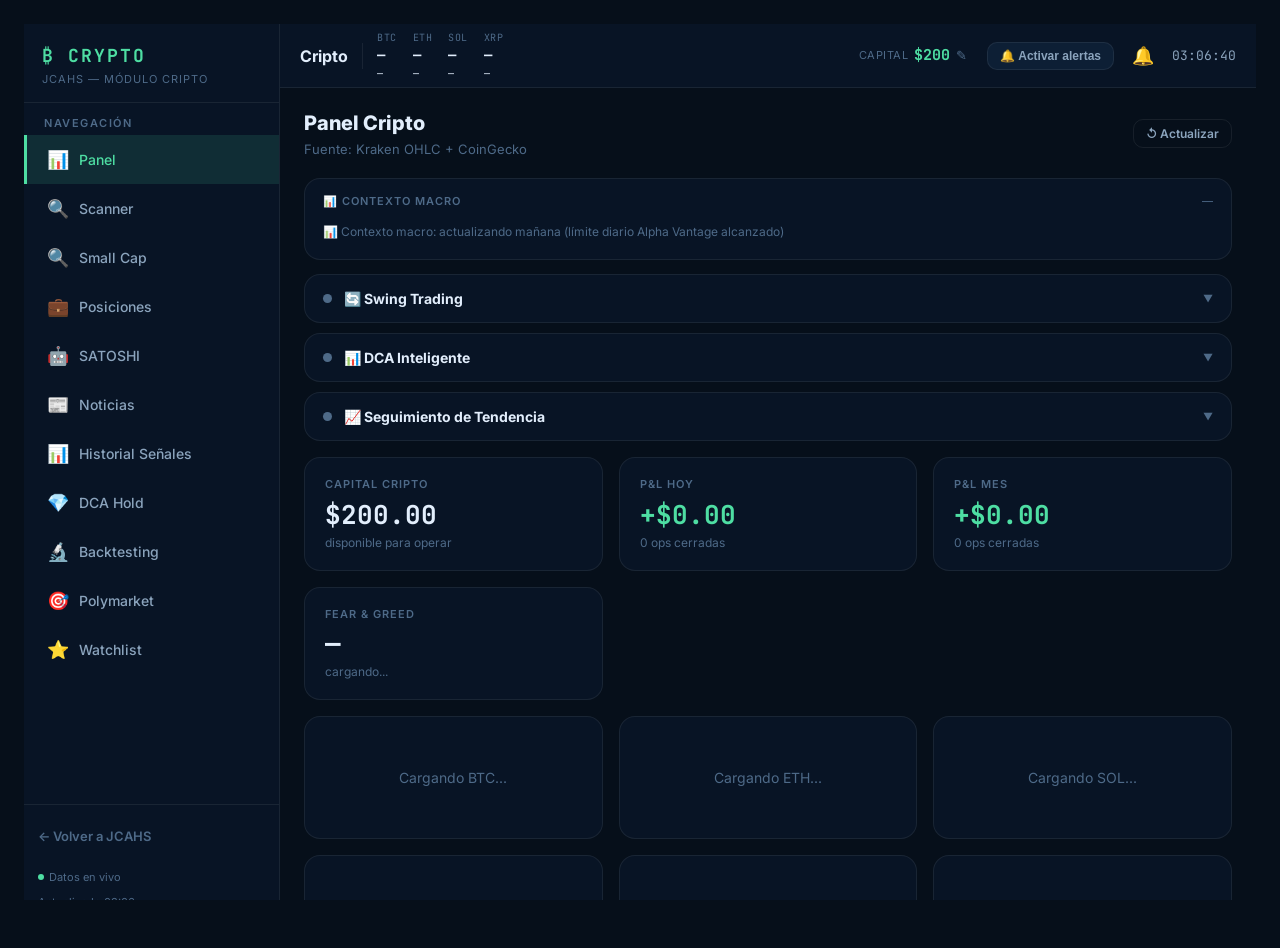
==== crypto.html @ 37ea4e2e "feat: Polymarket - apertura estimada JCAHS para 1H/4H + ajustes finales Parte 1 (reordenado): "Preci" ====
<!DOCTYPE html>
<html lang="es" class="dark">
<head>
<meta charset="UTF-8">
<meta name="viewport" content="width=device-width, initial-scale=1.0">
<title>JCAHS Crypto — Dashboard</title>
<link rel="preconnect" href="https://fonts.googleapis.com">
<link rel="preconnect" href="https://fonts.gstatic.com" crossorigin>
<link href="https://fonts.googleapis.com/css2?family=Inter:wght@400;500;600;700;800;900&family=JetBrains+Mono:wght@400;500;700&display=swap" rel="stylesheet">
<link rel="stylesheet" href="css/main.css">
<!-- JCAHS Core State & Config (deben ser los primeros) -->
<script src="js/core/state.js"></script>
<script src="js/core/config.js"></script>
<!-- JCAHS Shared Modules v2 -->
<script src="js/shared/math.js"></script>
<script src="js/core/storage.js"></script>
<script src="js/core/notifications.js"></script>
<!-- JCAHS Crypto Modules -->
<script src="js/crypto/indicators.js"></script>
<script src="js/crypto/backtesting.js"></script>
<script src="js/crypto/scanner.js"></script>
<script src="js/core/api.js"></script>
</head>
<body>

<div class="app-shell">

  <!-- SIDEBAR -->
  <aside class="sidebar" id="sidebar">
    <div class="sidebar-logo">
      <div class="sidebar-logo-text">₿ CRYPTO</div>
      <div class="sidebar-logo-sub">JCAHS — Módulo Cripto</div>
    </div>

    <div class="nav-section-label">Navegación</div>
    <a class="nav-link active" id="nl-sec-panel" onclick="ir('sec-panel')">
      <span class="nav-icon">📊</span> Panel
    </a>
    <a class="nav-link" id="nl-sec-scanner" onclick="ir('sec-scanner')">
      <span class="nav-icon">🔍</span> Scanner
    </a>
    <a class="nav-link" id="nl-sec-small-cap" onclick="ir('sec-small-cap')">
      <span class="nav-icon">🔍</span> Small Cap
    </a>
    <a class="nav-link" id="nl-sec-posiciones" onclick="ir('sec-posiciones')">
      <span class="nav-icon">💼</span> Posiciones
    </a>
    <a class="nav-link" id="nl-sec-satoshi" onclick="ir('sec-satoshi')">
      <span class="nav-icon">🤖</span> SATOSHI
    </a>
    <a class="nav-link" id="nl-sec-noticias" onclick="ir('sec-noticias')">
      <span class="nav-icon">📰</span> Noticias
    </a>
    <a class="nav-link" id="nl-sec-historial-crypto" onclick="ir('sec-historial-crypto')">
      <span class="nav-icon">📊</span> Historial Señales
    </a>
    <a class="nav-link" id="nl-sec-dca" onclick="ir('sec-dca')">
      <span class="nav-icon">💎</span> DCA Hold
    </a>
    <a class="nav-link" id="nl-sec-backtest" onclick="ir('sec-backtest')">
      <span class="nav-icon">🔬</span> Backtesting
    </a>
    <a class="nav-link" id="nl-sec-polymarket" onclick="ir('sec-polymarket')">
      <span class="nav-icon">🎯</span> Polymarket
    </a>
    <a class="nav-link" id="nl-sec-watchlist" onclick="ir('sec-watchlist')">
      <span class="nav-icon">⭐</span> Watchlist
    </a>

    <div class="sidebar-footer">
      <a href="index.html" class="link-volver">← Volver a JCAHS</a>
      <div style="margin-top:10px;">
        <div class="status-dot loading" id="status-datos">Cargando datos...</div>
      </div>
      <div style="margin-top:8px;font-size:11px;color:var(--text-3);" id="ultima-actualizacion">—</div>
    </div>
  </aside>

  <!-- OVERLAY MÓVIL -->
  <div id="sidebar-overlay" onclick="toggleMenuMovil()"></div>

  <!-- MAIN -->
  <div class="main-area">
    <header class="topbar">
      <button class="btn-hamburguesa" id="btn-hamburguesa" onclick="toggleMenuMovil()" aria-label="Menú">☰</button>
      <div class="topbar-title">Cripto</div>
      <div class="topbar-sep"></div>

      <!-- Ticker -->
      <div class="topbar-ticker">
        <div class="ticker-item">
          <span class="ticker-sym">BTC</span>
          <span class="ticker-price" id="ticker-btc-price">—</span>
          <span class="ticker-chg" id="ticker-btc-chg">—</span>
        </div>
        <div class="ticker-item">
          <span class="ticker-sym">ETH</span>
          <span class="ticker-price" id="ticker-eth-price">—</span>
          <span class="ticker-chg" id="ticker-eth-chg">—</span>
        </div>
        <div class="ticker-item" id="ticker-sol">
          <span class="ticker-sym">SOL</span>
          <span class="ticker-price" id="ticker-sol-price">—</span>
          <span class="ticker-chg" id="ticker-sol-chg">—</span>
        </div>
        <div class="ticker-item" id="ticker-xrp">
          <span class="ticker-sym">XRP</span>
          <span class="ticker-price" id="ticker-xrp-price">—</span>
          <span class="ticker-chg" id="ticker-xrp-chg">—</span>
        </div>
      </div>

      <!-- Capital editable -->
      <div id="capital-display" class="capital-editable" onclick="editarCapital()" title="Click para editar">
        <span class="capital-label">Capital</span>
        <span class="capital-val" id="capital-val">$200</span>
        <span class="capital-edit-icon">✎</span>
      </div>
      <div id="capital-input-wrap" class="capital-input-wrap">
        <input type="number" id="capital-input" class="capital-input" min="0" step="10"
               onkeydown="onCapitalKey(event)" onblur="guardarCapital()">
        <button class="btn btn-primary btn-sm" onclick="guardarCapital()">✓</button>
      </div>

      <button id="btn-activar-alertas-crypto" class="btn-activar-alertas" style="display:none" onclick="solicitarPermisoCrypto()">🔔 Activar alertas</button>
      <div class="campanita-wrap">
        <button id="btn-campanita-crypto" class="btn-campanita" onclick="toggleAlertasCryptoPan()" title="Alertas crypto">
          🔔<span id="campanita-badge-crypto" class="campanita-badge" style="display:none">0</span>
        </button>
        <div id="alertas-panel-crypto" class="alertas-panel" style="display:none">
          <div class="alertas-panel-header">🔔 Alertas Crypto</div>
          <div class="alertas-panel-list" id="alertas-panel-list-crypto">
            <div class="alertas-panel-empty">Sin alertas activas</div>
          </div>
        </div>
      </div>

      <div class="topbar-clock" id="topbar-clock">—</div>
    </header>

    <main class="spa-content">

      <!-- ══════════ PANEL ══════════ -->
      <section class="seccion active" id="sec-panel">

        <div class="sec-header">
          <div>
            <div class="sec-title">Panel Cripto</div>
            <div class="sec-sub" id="panel-fuente">Fuente: Kraken OHLC + CoinGecko</div>
          </div>
          <button class="btn btn-ghost btn-sm" onclick="recargarDatos(true)">↺ Actualizar</button>
        </div>

        <!-- Contexto Macro (Alpha Vantage) -->
        <div id="macro-panel" style="display:none;margin-bottom:14px;background:var(--surface);border:1px solid var(--border);border-radius:var(--radius-lg);padding:14px 18px;">
          <div style="display:flex;justify-content:space-between;align-items:center;margin-bottom:10px;">
            <div style="font-size:11px;font-weight:600;color:var(--text-3);letter-spacing:1px;text-transform:uppercase;">📊 Contexto Macro</div>
            <div style="font-size:11px;color:var(--text-3);" id="macro-ts">—</div>
          </div>
          <div id="macro-content" style="display:grid;grid-template-columns:repeat(3,1fr);gap:10px;"></div>
        </div>

        <!-- Estrategias Activas -->
        <div id="sec-estrategias" style="margin-bottom:16px;">
          <div id="estr-swing"></div>
          <div id="estr-dca"></div>
          <div id="estr-trend"></div>
        </div>

        <!-- KPIs -->
        <div class="grid-4" style="margin-bottom:16px;">
          <div class="card">
            <div class="card-title">Capital Cripto</div>
            <div class="card-value" id="kpi-capital">$200</div>
            <div class="card-sub">disponible para operar</div>
          </div>
          <div class="card">
            <div class="card-title">P&L Hoy</div>
            <div class="card-value" id="kpi-pnl-hoy">$0.00</div>
            <div class="card-sub" id="kpi-pnl-hoy-ops">0 operaciones</div>
          </div>
          <div class="card">
            <div class="card-title">P&L Mes</div>
            <div class="card-value" id="kpi-pnl-mes">$0.00</div>
            <div class="card-sub" id="kpi-pnl-mes-ops">0 operaciones</div>
          </div>
          <div class="card">
            <div class="card-title">Fear &amp; Greed</div>
            <div class="card-value" id="kpi-fng">—</div>
            <div class="card-sub" id="kpi-fng-label">cargando...</div>
          </div>
        </div>

        <!-- Crypto Cards — 8 monedas con OHLC real -->
        <div class="grid-4" style="margin-bottom:16px;" id="crypto-cards">
          <div class="crypto-coin-card" id="card-btc">
            <div style="text-align:center;padding:30px;color:var(--text-3);">Cargando BTC...</div>
          </div>
          <div class="crypto-coin-card" id="card-eth">
            <div style="text-align:center;padding:30px;color:var(--text-3);">Cargando ETH...</div>
          </div>
          <div class="crypto-coin-card" id="card-sol">
            <div style="text-align:center;padding:30px;color:var(--text-3);">Cargando SOL...</div>
          </div>
          <div class="crypto-coin-card" id="card-xrp">
            <div style="text-align:center;padding:30px;color:var(--text-3);">Cargando XRP...</div>
          </div>
          <div class="crypto-coin-card" id="card-ada">
            <div style="text-align:center;padding:30px;color:var(--text-3);">Cargando ADA...</div>
          </div>
          <div class="crypto-coin-card" id="card-avax">
            <div style="text-align:center;padding:30px;color:var(--text-3);">Cargando AVAX...</div>
          </div>
          <div class="crypto-coin-card" id="card-dot">
            <div style="text-align:center;padding:30px;color:var(--text-3);">Cargando DOT...</div>
          </div>
          <div class="crypto-coin-card" id="card-link">
            <div style="text-align:center;padding:30px;color:var(--text-3);">Cargando LINK...</div>
          </div>
        </div>

        <!-- Últimas operaciones -->
        <div class="card">
          <div style="display:flex;justify-content:space-between;align-items:center;margin-bottom:14px;">
            <div class="card-title" style="margin:0">Últimas Operaciones Crypto</div>
            <button class="btn btn-primary btn-sm" onclick="abrirModalRegistrar({})">+ Nueva</button>
          </div>
          <div id="ultimas-ops">
            <div class="empty-state">Sin operaciones registradas</div>
          </div>
        </div>

        <!-- Top 100 colapsable -->
        <div class="card">
          <div id="top100-extremos"></div>
          <div class="top100-toggle" id="top100-toggle" onclick="toggleTop100()">
            <span>🏆 Top 100 Criptomonedas por Market Cap</span>
            <span class="top100-arrow" id="top100-arrow">▼</span>
          </div>
          <div class="top100-wrap" id="top100-wrap">
            <div style="margin-bottom:10px;">
              <input type="text" class="input" id="top100-filter" placeholder="🔍 Buscar moneda..." oninput="filtrarTop100()">
            </div>
            <div class="top100-table-wrap" id="top100-table-wrap">
              <div class="empty-state">Desplegando...</div>
            </div>
          </div>
        </div>

      </section>

      <!-- ══════════ SCANNER ══════════ -->
      <section class="seccion" id="sec-scanner">

        <div class="sec-header">
          <div>
            <div class="sec-title">Scanner de Oportunidades</div>
            <div class="sec-sub">Análisis técnico 8 monedas — 4H + 1D</div>
          </div>
          <button class="btn btn-ghost btn-sm" onclick="recargarDatos(true)">↺ Actualizar</button>
        </div>

        <div id="scanner-content">
          <div class="empty-state">Cargando análisis técnico...</div>
        </div>

      </section>

      <!-- ══════════ SMALL CAP SCANNER ══════════ -->
      <section class="seccion" id="sec-small-cap">

        <div class="sec-header">
          <div>
            <div class="sec-title">🔍 Scanner Small Cap</div>
            <div class="sec-sub" id="sc-sub">Tokens con market cap $1M–$50M y alta liquidez</div>
          </div>
          <button class="btn btn-primary btn-sm" onclick="scanearSmallCap()">🔍 Buscar</button>
        </div>

        <!-- Aviso fijo -->
        <div style="background:var(--warn-dim);border:1px solid rgba(255,217,102,0.25);border-radius:var(--radius);padding:10px 14px;margin-bottom:14px;font-size:12px;color:var(--warning);line-height:1.6;">
          ⚠️ Esta tabla filtra por métricas cuantitativas. Antes de invertir verifica manualmente:
          tokens del team bloqueados, GitHub activo, auditoría publicada y revenue real.
          Usa el botón SATOSHI para análisis rápido de cada proyecto.
        </div>

        <!-- Tabla de resultados -->
        <div class="card" style="padding:0;" id="sc-card">
          <div id="sc-content" style="padding:20px">
            <div class="empty-state">Haz clic en "Buscar" para escanear tokens con market cap $1M–$50M.<br>Cache 30 minutos por búsqueda.</div>
          </div>
        </div>

      </section>

      <!-- ══════════ POSICIONES ══════════ -->
      <section class="seccion" id="sec-posiciones">

        <div class="sec-header">
          <div>
            <div class="sec-title">Posiciones Abiertas</div>
            <div class="sec-sub">Operaciones con resultado pendiente</div>
          </div>
          <button class="btn btn-primary btn-sm" onclick="abrirModalRegistrar({})">+ Nueva</button>
        </div>

        <div class="card">
          <div id="posiciones-content">
            <div class="empty-state">Sin posiciones abiertas</div>
          </div>
        </div>

      </section>

      <!-- ══════════ SATOSHI ══════════ -->
      <section class="seccion" id="sec-satoshi">

        <div class="sec-header">
          <div>
            <div class="sec-title">🤖 SATOSHI</div>
            <div class="sec-sub">Asesor crypto con datos reales del momento</div>
          </div>
          <button class="btn btn-ghost btn-sm" onclick="limpiarChatSATOSHI()">🗑 Limpiar chat</button>
        </div>

        <div class="card">
          <button class="satoshi-ctx-btn" onclick="toggleCtxSATOSHI()">
            <span>📊 Ver datos actuales que SATOSHI conoce</span>
            <span id="satoshi-ctx-arrow" style="margin-left:auto;font-size:10px">▼</span>
          </button>
          <div class="satoshi-ctx-panel" id="satoshi-ctx-panel"></div>

          <div class="satoshi-quick-btns">
            <button class="satoshi-quick-btn" onclick="consultarSATOSHI('¿Hay alguna señal de entrada ahora mismo en BTC, ETH, SOL o XRP?')">⚡ ¿Hay señal ahora?</button>
            <button class="satoshi-quick-btn" onclick="consultarSATOSHI('Analiza mis posiciones abiertas y dime si debería cerrar alguna.')">💼 Analiza mis posiciones</button>
            <button class="satoshi-quick-btn" onclick="consultarSATOSHI('¿Es buen momento para hacer DCA en BTC considerando el Fear and Greed actual?')">📈 ¿Es momento de DCA?</button>
          </div>

          <div class="satoshi-chat-area" id="ia-chat-satoshi">
            <div data-welcome style="text-align:center;padding:20px 0;color:var(--text-3);font-size:13px;">
              ₿ SATOSHI listo — haz una pregunta o usa los botones rápidos arriba.
            </div>
          </div>

          <div class="satoshi-input-row">
            <input class="input" id="satoshi-input" placeholder="Pregunta a SATOSHI..."
                   onkeydown="if(event.key==='Enter')consultarSATOSHI()">
            <button class="btn btn-primary" onclick="consultarSATOSHI()" style="flex-shrink:0">Enviar</button>
          </div>
        </div>

      </section>

      <!-- ══════════ NOTICIAS ══════════ -->
      <section class="seccion" id="sec-noticias">

        <div class="sec-header">
          <div>
            <div class="sec-title">📰 Noticias Crypto</div>
            <div class="sec-sub" id="noticias-sub">Últimas noticias del mercado — Finnhub</div>
          </div>
          <button class="btn btn-ghost btn-sm" onclick="cargarNoticiasCrypto(true)">↺ Actualizar</button>
        </div>

        <div id="noticias-content">
          <div class="empty-state">Haz clic en "↺ Actualizar" para cargar las últimas noticias crypto.</div>
        </div>

      </section>

      <!-- ══════════ SEÑALES HISTÓRICAS v2 ══════════ -->
      <section class="seccion" id="sec-historial-crypto">

        <div class="sec-header">
          <div>
            <div class="sec-title">📊 Señales Históricas</div>
            <div class="sec-sub" id="hs2-sub">Registro completo de operaciones</div>
          </div>
          <div style="display:flex;gap:8px;">
            <button class="btn btn-ghost btn-sm" onclick="ir('sec-scanner')">↗ Scanner</button>
            <button class="btn btn-ghost btn-sm" onclick="hs2Exportar()">⬇ JSON</button>
          </div>
        </div>

        <div id="hs2-dashboard"></div>
        <div id="hs2-filtros-wrap"></div>
        <div id="hs2-lista"></div>

      </section>

      <!-- ══════════ DCA HOLD ══════════ -->
      <section class="seccion" id="sec-dca">

        <div class="sec-header">
          <div>
            <div class="sec-title">💎 DCA Hold</div>
            <div class="sec-sub">Acumulación de largo plazo — BTC y ETH</div>
          </div>
          <button class="btn btn-primary btn-sm" onclick="abrirModalDca()">➕ Registrar compra</button>
        </div>

        <!-- Estado DCA (semáforo de condiciones) -->
        <div id="dca-estado" style="margin-bottom:14px;"></div>

        <!-- Configuración -->
        <div class="card" style="margin-bottom:14px;">
          <div class="card-title">Configuración DCA</div>
          <div style="display:grid;grid-template-columns:repeat(3,1fr);gap:12px;">
            <div>
              <label class="label">Monto mensual ($)</label>
              <input type="number" id="dca-mensual" class="input" min="0" step="10" value="50" oninput="guardarConfigDca()">
            </div>
            <div>
              <label class="label">% BTC</label>
              <input type="number" id="dca-pct-btc" class="input" min="0" max="100" step="5" value="70" oninput="guardarConfigDca(); calcPctEth()">
            </div>
            <div>
              <label class="label">% ETH</label>
              <input type="number" id="dca-pct-eth" class="input" min="0" max="100" step="5" value="30" readonly style="opacity:.6;">
            </div>
          </div>
        </div>

        <!-- Resumen del portafolio -->
        <div id="dca-resumen" style="margin-bottom:14px;"></div>

        <!-- Historial de compras -->
        <div class="card" style="padding:0;">
          <div style="padding:14px 18px;border-bottom:1px solid var(--border);font-size:11px;font-weight:600;color:var(--text-3);letter-spacing:1px;text-transform:uppercase;">Historial de compras DCA</div>
          <div id="dca-historial-wrap" style="overflow-x:auto;">
            <div class="empty-state" style="padding:24px;">Sin compras registradas todavía.</div>
          </div>
        </div>

        <!-- Canvas valor en tiempo -->
        <div class="card hs-canvas-wrap" id="dca-canvas-card" style="display:none;margin-top:14px;">
          <div class="card-title">Valor del portafolio DCA</div>
          <canvas id="canvas-dca" style="width:100%;height:160px;display:block;"></canvas>
        </div>

      </section>

      <!-- ══════════ BACKTESTING ══════════ -->
      <section class="seccion" id="sec-backtest">
        <div class="sec-header">
          <div>
            <div class="sec-title">🔬 Backtesting Real</div>
            <div class="sec-sub" id="bt-sub">720 velas OHLC reales de Kraken · SL/TP basados en ATR</div>
          </div>
        </div>

        <div style="background:var(--warn-dim);border:1px solid rgba(255,217,102,0.25);border-radius:var(--radius);padding:10px 14px;margin-bottom:14px;font-size:12px;color:var(--warning);line-height:1.6;">
          ⚠️ Resultados basados en señales históricas del sistema con datos reales de Kraken. Los resultados pasados no garantizan rentabilidad futura.
        </div>

        <!-- Motor real por token -->
        <div class="card" style="margin-bottom:14px;">
          <div class="card-title">Motor real — señales históricas del sistema</div>
          <!-- Selector de Timeframe -->
          <div style="margin-bottom:12px;">
            <div style="font-size:11px;color:var(--text-3);margin-bottom:6px;letter-spacing:1px;text-transform:uppercase;">Timeframe de análisis</div>
            <div style="display:flex;gap:8px;">
              <button id="btn-tf-1h" onclick="setTFBacktest('1h')" class="btn btn-ghost btn-sm">1H · 30 días</button>
              <button id="btn-tf-4h" onclick="setTFBacktest('4h')" class="btn btn-primary btn-sm">4H · 120 días ★</button>
              <button id="btn-tf-1d" onclick="setTFBacktest('1d')" class="btn btn-ghost btn-sm">1D · 2 años</button>
            </div>
          </div>
          <div style="display:flex;flex-wrap:wrap;gap:8px;margin-bottom:10px;">
            <button class="btn btn-ghost btn-sm" onclick="btEjecutarToken('BTC')">▶ BTC</button>
            <button class="btn btn-ghost btn-sm" onclick="btEjecutarToken('ETH')">▶ ETH</button>
            <button class="btn btn-ghost btn-sm" onclick="btEjecutarToken('SOL')">▶ SOL</button>
            <button class="btn btn-ghost btn-sm" onclick="btEjecutarToken('XRP')">▶ XRP</button>
            <button class="btn btn-ghost btn-sm" onclick="btEjecutarToken('ADA')">▶ ADA</button>
            <button class="btn btn-ghost btn-sm" onclick="btEjecutarToken('AVAX')">▶ AVAX</button>
            <button class="btn btn-ghost btn-sm" onclick="btEjecutarToken('DOT')">▶ DOT</button>
            <button class="btn btn-ghost btn-sm" onclick="btEjecutarToken('LINK')">▶ LINK</button>
            <button class="btn btn-primary btn-sm" onclick="btEjecutarTodos()">▶▶ Todos</button>
          </div>
          <div id="bt-progreso" style="display:none;">
            <div style="height:6px;background:var(--surface-2);border-radius:3px;margin-bottom:6px;">
              <div id="bt-barra" style="height:100%;background:var(--tertiary);border-radius:3px;width:0%;transition:width .3s;"></div>
            </div>
            <div style="font-size:11px;color:var(--text-3);" id="bt-progreso-txt">Calculando...</div>
          </div>
        </div>

        <!-- Motor simple (estrategias clásicas) -->
        <div class="card" style="margin-bottom:14px;">
          <div class="card-title">Motor clásico — estrategias simples</div>
          <div style="display:grid;grid-template-columns:1fr 1fr 1fr auto;gap:12px;align-items:end;">
            <div>
              <label class="label">Moneda</label>
              <select id="bt-sym" class="input">
                <option>BTC</option><option>ETH</option><option>SOL</option><option>XRP</option>
                <option>ADA</option><option>AVAX</option><option>DOT</option><option>LINK</option>
              </select>
            </div>
            <div>
              <label class="label">Estrategia</label>
              <select id="bt-strat" class="input">
                <option value="swing_rsi">Swing RSI (RSI&lt;30 → RSI&gt;65)</option>
                <option value="dca">DCA mensual (cada 30 velas)</option>
                <option value="divergencia">Divergencia alcista</option>
              </select>
            </div>
            <div>
              <label class="label">Timeframe</label>
              <select id="bt-tf" class="input">
                <option value="4h">4H</option>
                <option value="1d">1D</option>
              </select>
            </div>
            <button class="btn btn-ghost btn-sm" onclick="ejecutarBacktest()">▶ Clásico</button>
          </div>
        </div>

        <div id="bt-results">
          <div class="empty-state">Haz clic en "▶ BTC 4H" o "▶▶ Ejecutar todos" para analizar señales históricas reales.</div>
        </div>
      </section>

      <!-- ══════════ POLYMARKET ══════════ -->
      <section class="seccion" id="sec-polymarket">
        <div class="sec-header">
          <div>
            <div class="sec-title">🎯 Polymarket — Veredicto por Timeframe</div>
            <div class="sec-sub">Confluencia real 1h/4h/1d vs Polymarket · Veredicto ejecutable con nivel de confianza</div>
          </div>
          <button class="btn btn-ghost btn-sm" onclick="renderPolymarket()">↺ Actualizar</button>
        </div>

        <!-- Panel mercados cortoplazo: 5min/15min/1H/4H/Diario -->
        <div id="poly-5min-panel" style="background:#0d2540;border-radius:12px;padding:16px;margin-bottom:20px;border:1px solid #1a6eb5;">
          <div id="poly-5min-grid" style="display:grid;grid-template-columns:repeat(auto-fill,minmax(200px,1fr));gap:12px;"></div>
          <div style="color:#8892b0;font-size:11px;margin-top:8px;" id="poly-5min-timer">Actualizando cada 5 minutos...</div>
        </div>
      </section>

      <!-- ══════════ WATCHLIST ══════════ -->
      <section class="seccion" id="sec-watchlist">
        <div class="sec-header">
          <div>
            <div class="sec-title">⭐ Watchlist</div>
            <div class="sec-sub" id="wl-sub">Monitorea tokens adicionales de Kraken</div>
          </div>
        </div>

        <div class="card" style="margin-bottom:14px;">
          <div style="display:flex;gap:10px;align-items:flex-end;">
            <div style="flex:1;">
              <label class="label">Agregar token (símbolo Kraken, ej: DOGE)</label>
              <input type="text" id="wl-input" class="input" placeholder="DOGE, MATIC, ATOM..." style="text-transform:uppercase;"
                     onkeydown="if(event.key==='Enter')agregarWatchlist()">
            </div>
            <button class="btn btn-primary" onclick="agregarWatchlist()">➕ Agregar</button>
          </div>
          <div style="font-size:11px;color:var(--text-3);margin-top:6px;">Máximo 10 tokens · usa el símbolo exacto de Kraken · abre nueva pestaña para verificar pares</div>
        </div>

        <div id="wl-content">
          <div class="empty-state">Añade tokens para monitorearlos con los mismos indicadores que las 8 monedas fijas.</div>
        </div>
      </section>

    </main>
  </div>
</div>

<!-- MODAL REGISTRAR COMPRA DCA -->
<div class="modal-overlay" id="modal-dca">
  <div class="modal-box">
    <div class="modal-title">💎 Registrar Compra DCA</div>
    <div class="form-row">
      <div class="form-group">
        <label class="label">Moneda</label>
        <select id="dca-moneda" class="input">
          <option value="BTC">BTC — Bitcoin</option>
          <option value="ETH">ETH — Ethereum</option>
        </select>
      </div>
      <div class="form-group">
        <label class="label">Monto invertido ($)</label>
        <input type="number" id="dca-monto" class="input" min="0" step="any" placeholder="0.00">
      </div>
    </div>
    <div class="form-row">
      <div class="form-group">
        <label class="label">Precio de compra ($)</label>
        <input type="number" id="dca-precio" class="input" min="0" step="any" placeholder="precio actual">
        <button class="btn btn-ghost btn-sm" style="margin-top:4px;width:100%;" onclick="dcaUsarPrecioActual()">Usar precio actual</button>
      </div>
      <div class="form-group">
        <label class="label">Fecha</label>
        <input type="date" id="dca-fecha" class="input">
      </div>
    </div>
    <div class="form-group">
      <label class="label">Notas (opcional)</label>
      <input type="text" id="dca-notas" class="input" placeholder="Compra programada mensual...">
    </div>
    <div class="modal-actions">
      <button class="btn btn-ghost" onclick="qs('modal-dca').classList.remove('show')">Cancelar</button>
      <button class="btn btn-primary" onclick="confirmarCompraDca()">💾 Guardar</button>
    </div>
  </div>
</div>

<!-- MODAL REGISTRAR OP -->
<div class="modal-overlay" id="modal-op">
  <div class="modal-box">
    <div class="modal-title">📋 Registrar Operación Crypto</div>

    <div class="form-group">
      <label class="label">Descripción</label>
      <input type="text" id="op-descripcion" class="input" placeholder="BTC LONG 2x — entrada por RSI sobrevendido">
    </div>

    <div class="form-row">
      <div class="form-group">
        <label class="label">Moneda</label>
        <select id="op-moneda" class="input" onchange="onMonedaChange()">
          <option value="BTC">BTC</option>
          <option value="ETH">ETH</option>
          <option value="SOL">SOL</option>
          <option value="XRP">XRP</option>
          <option value="ADA">ADA</option>
          <option value="AVAX">AVAX</option>
          <option value="DOT">DOT</option>
          <option value="LINK">LINK</option>
          <option value="OTRA">Otra</option>
        </select>
      </div>
      <div class="form-group" id="op-otra-wrap" style="display:none;">
        <label class="label">¿Cuál?</label>
        <input type="text" id="op-moneda-otra" class="input" placeholder="DOGE, BNB...">
      </div>
    </div>

    <div class="form-row">
      <div class="form-group">
        <label class="label">Posición</label>
        <select id="op-posicion" class="input">
          <option value="LONG">LONG</option>
          <option value="SHORT">SHORT</option>
          <option value="SPOT">SPOT</option>
        </select>
      </div>
      <div class="form-group">
        <label class="label">Exchange</label>
        <select id="op-exchange" class="input">
          <option>Binance</option>
          <option>Bybit</option>
          <option>KuCoin</option>
          <option>Kraken</option>
        </select>
      </div>
    </div>

    <div class="form-row">
      <div class="form-group">
        <label class="label">Precio Entrada ($)</label>
        <input type="number" id="op-entrada" class="input" placeholder="0.00" step="any"
               oninput="actualizarPnlPreview()">
        <button class="btn btn-ghost btn-sm" style="margin-top:4px;width:100%;" onclick="usarPrecioActual()">Usar precio actual</button>
      </div>
      <div class="form-group">
        <label class="label">Precio Salida ($) <span style="color:var(--text-3);font-weight:400;text-transform:none;">(opcional)</span></label>
        <input type="number" id="op-salida" class="input" placeholder="dejar vacío si pendiente" step="any"
               oninput="actualizarPnlPreview()">
      </div>
    </div>

    <div class="form-row">
      <div class="form-group">
        <label class="label">Capital Usado ($)</label>
        <input type="number" id="op-stake" class="input" placeholder="0.00" step="any"
               oninput="actualizarPnlPreview()">
      </div>
      <div class="form-group">
        <label class="label">Resultado</label>
        <select id="op-resultado" class="input">
          <option value="pendiente">Pendiente</option>
          <option value="ganó">Ganó ✓</option>
          <option value="perdió">Perdió ✗</option>
        </select>
      </div>
    </div>

    <div class="form-group">
      <label class="label">P&amp;L Estimado</label>
      <div class="pnl-preview" id="op-pnl-preview">— ingresa precios y capital —</div>
    </div>

    <div class="form-group">
      <label class="label">Notas</label>
      <input type="text" id="op-notas" class="input" placeholder="opcional">
    </div>

    <div class="form-group">
      <label class="label">Fecha</label>
      <input type="date" id="op-fecha" class="input">
    </div>

    <div class="modal-actions">
      <button class="btn btn-ghost" onclick="cerrarModal()">Cancelar</button>
      <button class="btn btn-primary" onclick="confirmarOp()">Guardar Operación</button>
    </div>
  </div>
</div>

<!-- MODAL REGISTRAR SEÑAL -->
<div class="modal-overlay" id="modal-senal">
  <div class="modal-box">
    <div class="modal-title">📋 Registrar Señal del Scanner</div>
    <div style="background:var(--surface-2);border:1px solid var(--border);border-radius:var(--radius);padding:12px 14px;margin-bottom:16px;font-family:var(--f-mono);font-size:12px;line-height:1.8;white-space:pre-wrap;" id="senal-datos-preview">Cargando datos...</div>
    <div class="form-row">
      <div class="form-group">
        <label class="label">SL sugerido (%)</label>
        <input type="number" id="senal-sl-pct" class="input" value="5" min="1" max="30" step="0.5">
      </div>
      <div class="form-group">
        <label class="label">TP sugerido (%)</label>
        <input type="number" id="senal-tp-pct" class="input" value="10" min="1" max="100" step="0.5">
      </div>
    </div>
    <div class="form-group">
      <label class="label">Notas</label>
      <input type="text" id="senal-notas" class="input" placeholder="Contexto adicional...">
    </div>
    <div class="form-group">
      <label style="display:flex;align-items:center;gap:8px;cursor:pointer;font-size:12px;color:var(--text-2);">
        <input type="checkbox" id="senal-edge-inflado">
        Edge inflado (excluir de estadísticas limpias)
      </label>
    </div>
    <div class="modal-actions">
      <button class="btn btn-ghost" onclick="qs('modal-senal').classList.remove('show')">Cancelar</button>
      <button class="btn btn-primary" onclick="confirmarSenal()">💾 Guardar Señal</button>
    </div>
  </div>
</div>

<script>
// ═══════════════════════════════════════════════════════════
//  JCAHS CRYPTO — Core JavaScript
// ═══════════════════════════════════════════════════════════

const PROXY = 'https://jcahs-proxy.jh050447.workers.dev';
const GROQ_URL = PROXY + '/?url=' + encodeURIComponent('https://api.groq.com/openai/v1/chat/completions') + '&api=groq';
const TAVILY_URL = PROXY + '/?url=' + encodeURIComponent('https://api.tavily.com/search') + '&api=tavily';

Object.assign(window.STATE, {
  precios: {},
  fng: null,
  ohlc: {
    BTC:  { '1h': [], '4h': [], '1d': [] },
    ETH:  { '1h': [], '4h': [], '1d': [] },
    SOL:  { '1h': [], '4h': [], '1d': [] },
    XRP:  { '1h': [], '4h': [], '1d': [] },
    ADA:  { '1h': [], '4h': [], '1d': [] },
    AVAX: { '1h': [], '4h': [], '1d': [] },
    DOT:  { '1h': [], '4h': [], '1d': [] },
    LINK: { '1h': [], '4h': [], '1d': [] }
  },
  capitalCrypto: parseFloat(localStorage.getItem('jcahs_crypto_capital')) || 200,
  changes24h: {},
  exchSelected: {},
  top100: null,
  smallCapData: null,
  smallCapTimestamp: null,
  smallCapOffset: 0,
  watchlistCoins: [],
  noticias: null,
  noticiasTimestamp: null,
  macro: null,
  preciosTimestamp: null,
  satoshiChat: [],
  alertasCrypto: [],
  tavilyUsadoMes: (function() {
    const h = new Date();
    const k = 'jcahs_tavily_' + h.getFullYear() + '-' + String(h.getMonth() + 1).padStart(2, '0');
    return parseInt(localStorage.getItem(k)) || 0;
  })(),
  cargando: false,
  ultimaActualizacion: null
});
const STATE = window.STATE;

const TIMEFRAMES_KRAKEN = {
  '1h':  { interval:   60, label: '1H',  velas: 720, historia: '30 días'  },
  '4h':  { interval:  240, label: '4H',  velas: 720, historia: '120 días' },
  '1d':  { interval: 1440, label: '1D',  velas: 720, historia: '2 años'   }
};
const _KRAKEN_PARES = {
  BTC:'XBTUSD', ETH:'ETHUSD', SOL:'SOLUSD', XRP:'XXRPZUSD',
  ADA:'ADAUSD', AVAX:'AVAXUSD', DOT:'DOTUSD', LINK:'LINKUSD'
};
async function cargarOHLCMultiTF(sym) {
  if (!STATE.ohlc[sym]) STATE.ohlc[sym] = {};
  for (const [tf, cfg] of Object.entries(TIMEFRAMES_KRAKEN)) {
    if (!STATE.ohlc[sym][tf] || STATE.ohlc[sym][tf].length === 0) {
      try {
        const datos = await cargarKlines(_KRAKEN_PARES[sym], cfg.interval);
        if (datos && datos.length > 0) STATE.ohlc[sym][tf] = datos;
      } catch(e) { console.warn('cargarOHLCMultiTF', sym, tf, e.message); }
    }
  }
}

// Nombres protegidos — nunca traducir con MyMemory u otro servicio
const NOMBRES = {
  BTC:'Bitcoin', ETH:'Ethereum', SOL:'Solana', XRP:'XRP',
  ADA:'Cardano', AVAX:'Avalanche', DOT:'Polkadot', LINK:'Chainlink',
  BNB:'BNB', PUNT:'Punt'
};
const CRYPTO_NOMBRES = NOMBRES; // alias explícito para compatibilidad
const COIN_COLOR = {
  BTC:'#F7931A', ETH:'#627EEA', SOL:'#9945FF', XRP:'#00AAE4',
  ADA:'#0033AD', AVAX:'#E84142', DOT:'#E6007A', LINK:'#2A5ADA'
};
const CRYPTO_LOGOS = {
  BTC:  'https://assets.coingecko.com/coins/images/1/small/bitcoin.png',
  ETH:  'https://assets.coingecko.com/coins/images/279/small/ethereum.png',
  SOL:  'https://assets.coingecko.com/coins/images/4128/small/solana.png',
  XRP:  'https://assets.coingecko.com/coins/images/44/small/xrp-symbol-white-128.png',
  ADA:  'https://assets.coingecko.com/coins/images/975/small/cardano.png',
  AVAX: 'https://assets.coingecko.com/coins/images/12559/small/Avalanche_Circle_RedWhite_Trans.png',
  DOT:  'https://assets.coingecko.com/coins/images/12171/small/polkadot.png',
  LINK: 'https://assets.coingecko.com/coins/images/877/small/chainlink-new-logo.png',
  BNB:  'https://assets.coingecko.com/coins/images/825/small/bnb-icon2_2x.png',
  PUNT: 'https://assets.coingecko.com/coins/images/30494/small/punt.png'
};
const EXCHANGES = {
  binance: { nombre:'Binance', spot:0.001,  futuros:0.0004 },
  bybit:   { nombre:'Bybit',   spot:0.001,  futuros:0.0006 },
  kucoin:  { nombre:'KuCoin',  spot:0.001,  futuros:0.0006 },
  kraken:  { nombre:'Kraken',  spot:0.0016, futuros:0.0005 }
};

// ── HELPERS ───────────────────────────────────────────────
function qs(id) { return document.getElementById(id); }

function fmt(n, d = 2) {
  if (n == null || isNaN(n)) return '—';
  return new Intl.NumberFormat('en-US', { minimumFractionDigits: d, maximumFractionDigits: d }).format(n);
}

function fmtPrecio(n) {
  if (n == null || isNaN(n)) return '—';
  if (n >= 10000) return '$' + fmt(n, 0);
  if (n >= 100)   return '$' + fmt(n, 2);
  if (n >= 1)     return '$' + fmt(n, 4);
  return '$' + fmt(n, 6);
}

function fmtPct(n) {
  if (n == null || isNaN(n)) return '—';
  const s = n >= 0 ? '+' : '';
  return s + fmt(n, 2) + '%';
}

function hoyISO() {
  return new Date().toISOString().slice(0, 10);
}

function mesActual() {
  const d = new Date();
  return d.getFullYear() + '-' + String(d.getMonth() + 1).padStart(2, '0');
}

// ── NAVEGACIÓN ────────────────────────────────────────────
function ir(sec) {
  document.querySelectorAll('.seccion').forEach(s => s.classList.remove('active'));
  document.querySelectorAll('.nav-link').forEach(l => l.classList.remove('active'));
  const el = qs(sec);
  if (el) el.classList.add('active');
  const nl = qs('nl-' + sec);
  if (nl) nl.classList.add('active');
  // Cerrar sidebar en móvil
  if (window.innerWidth <= 768) toggleMenuMovil(false);
  // Renderizar sección
  if (sec === 'sec-scanner') renderScanner();
  if (sec === 'sec-posiciones') renderPosiciones();
  if (sec === 'sec-panel') renderUltimasOps();
  if (sec === 'sec-historial-crypto') renderHS2();
  if (sec === 'sec-noticias') cargarNoticiasCrypto();
  if (sec === 'sec-small-cap' && STATE.smallCapData) renderSmallCapTabla(STATE.smallCapData, STATE.smallCapOffset || 0);
  if (sec === 'sec-dca') renderDca();
  if (sec === 'sec-watchlist') renderWatchlist();
  if (sec === 'sec-backtest') qs('bt-results').innerHTML = '<div class="empty-state">Configura los parámetros y haz clic en "Ejecutar".</div>';
  if (sec === 'sec-polymarket') renderPolymarket();
}

function toggleMenuMovil(forzar) {
  const sb = qs('sidebar');
  const ov = qs('sidebar-overlay');
  const abrir = forzar !== undefined ? forzar : !sb.classList.contains('mob-open');
  sb.classList.toggle('mob-open', abrir);
  ov.classList.toggle('mob-open', abrir);
}

// ── RELOJ ─────────────────────────────────────────────────
function actualizarReloj() {
  const d = new Date();
  qs('topbar-clock').textContent = d.toLocaleTimeString('es-EC', {
    hour: '2-digit', minute: '2-digit', second: '2-digit', hour12: false
  });
}

// ── CAPITAL EDITABLE ──────────────────────────────────────
function editarCapital() {
  qs('capital-display').style.display = 'none';
  const w = qs('capital-input-wrap');
  w.classList.add('show');
  const inp = qs('capital-input');
  inp.value = STATE.capitalCrypto;
  inp.focus();
  inp.select();
}

function guardarCapital() {
  const val = parseFloat(qs('capital-input').value);
  if (!isNaN(val) && val >= 0) {
    STATE.capitalCrypto = val;
    localStorage.setItem('jcahs_crypto_capital', String(val));
    qs('capital-val').textContent = '$' + fmt(val, 0);
    qs('kpi-capital').textContent = '$' + fmt(val, 2);
  }
  qs('capital-input-wrap').classList.remove('show');
  qs('capital-display').style.display = '';
}

function onCapitalKey(e) {
  if (e.key === 'Enter') guardarCapital();
  if (e.key === 'Escape') {
    qs('capital-input-wrap').classList.remove('show');
    qs('capital-display').style.display = '';
  }
}

// ── FETCH HELPERS ─────────────────────────────────────────
async function proxyGet(url) {
  const r = await fetch(PROXY + '/?url=' + encodeURIComponent(url));
  if (!r.ok) throw new Error('HTTP ' + r.status);
  return r.json();
}

// ── COINGECKO RATE LIMITER ────────────────────────────────
const CACHE_COINGECKO_MS = 3 * 60 * 60 * 1000; // 3 horas
let _lastCoinGeckoCall = 0;
const COINGECKO_MIN_INTERVAL = 15000; // 15 seg entre llamadas

async function coingeckoFetch(url) {
  const ahora = Date.now();
  const espera = COINGECKO_MIN_INTERVAL - (ahora - _lastCoinGeckoCall);
  if (espera > 0) await new Promise(function(r) { setTimeout(r, espera); });
  _lastCoinGeckoCall = Date.now();
  return proxyGet(url);
}

// ── CARGAR PRECIOS ────────────────────────────────────────
// Cascada: 1° Kraken Ticker  2° CoinGecko  3° precios en memoria
const _KRAKEN_TICKER_MAP = {
  XXBTZUSD: 'BTC', XBTUSD: 'BTC',
  XETHZUSD: 'ETH',
  SOLUSD:   'SOL',
  XXRPZUSD: 'XRP', XRPZUSD: 'XRP',
  ADAUSD:   'ADA',
  AVAXUSD:  'AVAX',
  DOTUSD:   'DOT',
  LINKUSD:  'LINK'
};

async function cargarPreciosKraken() {
  const url = 'https://api.kraken.com/0/public/Ticker?pair=XBTUSD,XETHZUSD,SOLUSD,XXRPZUSD,ADAUSD,AVAXUSD,DOTUSD,LINKUSD';
  const data = await proxyGet(url);
  if (data.error && data.error.length > 0) throw new Error(data.error[0]);
  if (!data.result) throw new Error('Sin resultado Kraken Ticker');
  let n = 0;
  Object.entries(data.result).forEach(([key, v]) => {
    const sym = _KRAKEN_TICKER_MAP[key];
    if (!sym) return;
    const precio = parseFloat(v.c[0]);
    if (isNaN(precio) || precio <= 0) return;
    STATE.precios[sym] = precio;
    STATE.changes24h[sym] = STATE.changes24h[sym] || 0;
    n++;
  });
  if (n < 2) throw new Error('Respuesta Kraken incompleta (' + n + ' pares)');
}

async function cargarPreciosCoinGecko() {
  const CG_PRECIOS_KEY = 'jcahs_coingecko_precios';
  // CAMBIO 1: cache 3h en localStorage
  try {
    const cached = JSON.parse(localStorage.getItem(CG_PRECIOS_KEY) || 'null');
    if (cached && Date.now() - cached.timestamp < CACHE_COINGECKO_MS) {
      const map = { bitcoin:'BTC', ethereum:'ETH', solana:'SOL', ripple:'XRP', cardano:'ADA', 'avalanche-2':'AVAX', polkadot:'DOT', chainlink:'LINK' };
      Object.entries(map).forEach(([id, sym]) => {
        if (cached.data[id]) { STATE.precios[sym] = cached.data[id].usd; STATE.changes24h[sym] = cached.data[id].usd_24h_change; }
      });
      return;
    }
  } catch(e) {}
  // CAMBIO 2: usar coingeckoFetch (semáforo 15s)
  const data = await coingeckoFetch(
    'https://api.coingecko.com/api/v3/simple/price?ids=bitcoin,ethereum,solana,ripple,cardano,avalanche-2,polkadot,chainlink&vs_currencies=usd&include_24hr_change=true'
  );
  try { localStorage.setItem(CG_PRECIOS_KEY, JSON.stringify({ data, timestamp: Date.now() })); } catch(e) {}
  const map = {
    bitcoin: 'BTC', ethereum: 'ETH', solana: 'SOL', ripple: 'XRP',
    cardano: 'ADA', 'avalanche-2': 'AVAX', polkadot: 'DOT', chainlink: 'LINK'
  };
  Object.entries(map).forEach(([id, sym]) => {
    if (data[id]) { STATE.precios[sym] = data[id].usd; STATE.changes24h[sym] = data[id].usd_24h_change; }
  });
  // CAMBIO 3: CoinGecko es ya fallback — Kraken es el primario en cargarPrecios()
}

async function cargarPrecios(forzar) {
  // Caché 3 min (omitir si forzar=true)
  if (!forzar && STATE.preciosTimestamp && Date.now() - STATE.preciosTimestamp < 180000) {
    actualizarTicker();
    return;
  }

  let fuente = null;

  try {
    await cargarPreciosKraken();
    fuente = 'kraken';
  } catch (eK) {
    console.warn('Kraken Ticker falló, usando CoinGecko:', eK.message);
    try {
      await cargarPreciosCoinGecko();
      fuente = 'coingecko';
    } catch (eC) {
      console.warn('CoinGecko también falló:', eC.message);
      if (STATE.preciosTimestamp) {
        const min = Math.round((Date.now() - STATE.preciosTimestamp) / 60000);
        const el = qs('panel-fuente');
        if (el) el.textContent = '⚠️ Precios sin actualizar — última hace ' + min + 'min';
      }
      actualizarTicker();
      return;
    }
  }

  STATE.preciosTimestamp = Date.now();

  // Recalcular change24h desde velas 1D (más preciso que APIs externas)
  ['BTC', 'ETH', 'SOL', 'XRP', 'ADA', 'AVAX', 'DOT', 'LINK'].forEach(sym => {
    if (STATE.precios[sym]) {
      const ch = calcChange24h(sym);
      if (ch !== 0) STATE.changes24h[sym] = ch;
    }
  });

  const el = qs('panel-fuente');
  if (el) el.textContent = fuente === 'kraken'
    ? 'Fuente: Kraken (OHLC + Precios)'
    : 'Fuente: Kraken OHLC + CoinGecko (precios)';

  actualizarTicker();
}

function actualizarTicker() {
  [['BTC','btc'], ['ETH','eth'], ['SOL','sol'], ['XRP','xrp']].forEach(([sym, id]) => {
    const p = STATE.precios[sym];
    if (!p) return;
    qs('ticker-' + id + '-price').textContent = fmtPrecio(p);
    const chgEl = qs('ticker-' + id + '-chg');
    const chg = STATE.changes24h[sym] || 0;
    chgEl.textContent = fmtPct(chg);
    chgEl.className = 'ticker-chg ' + (chg >= 0 ? 'pos' : 'neg');
  });
}

// ── CARGAR FEAR & GREED ───────────────────────────────────
async function cargarFearGreed() {
  try {
    const data = await proxyGet('https://api.alternative.me/fng/');
    if (data.data && data.data[0]) {
      STATE.fng = {
        value: parseInt(data.data[0].value),
        label: data.data[0].value_classification
      };
    }
  } catch (e) {
    console.warn('cargarFearGreed error:', e.message);
  }
}

// ── CARGAR KLINES (Kraken) ────────────────────────────────
// Pairs: XBTUSD (BTC), ETHUSD (ETH)
// Intervals: 240=4h, 1440=1d
// Response: {error:[], result: { XXBTZUSD: [[time_s, o, h, l, c, vwap, vol, count], ...], last: N }}
async function cargarKlines(krakenPair, interval) {
  try {
    const url = 'https://api.kraken.com/0/public/OHLC?pair=' + krakenPair + '&interval=' + interval;
    const data = await proxyGet(url);
    if (data.error && data.error.length > 0) throw new Error(data.error[0]);
    const pairKey = Object.keys(data.result).find(k => k !== 'last');
    if (!pairKey) throw new Error('Par no encontrado en respuesta');
    const candles = data.result[pairKey];
    // Excluir la última vela (está en curso, incompleta)
    return candles.slice(0, -1).map(k => ({
      t: k[0] * 1000,           // segundos → ms
      o: parseFloat(k[1]),
      h: parseFloat(k[2]),
      l: parseFloat(k[3]),
      c: parseFloat(k[4]),
      v: parseFloat(k[6])       // k[5]=vwap, k[6]=volume
    }));
  } catch (e) {
    console.warn('cargarKlines Kraken ' + krakenPair + ' ' + interval + ':', e.message);
    return [];
  }
}

// ── INDICADORES TÉCNICOS ──────────────────────────────────

function calcChange24h(sym) {
  const k1d = STATE.ohlc[sym]?.['1d'] || [];
  if (k1d.length < 1) return 0;
  const prevClose = k1d[k1d.length - 1].c;
  const current = STATE.precios[sym];
  if (!prevClose || !current) return 0;
  return (current - prevClose) / prevClose * 100;
}



function generarExplicaciones(datos) {
  if (!datos || datos.razones.length === 0) return '';
  return datos.razones.slice(0, 2).map(r => r.txt).join('. ');
}

// ── CALCULAR SCORE ────────────────────────────────────────


function calcEstrategias() {
  const monedas8 = ['BTC', 'ETH', 'SOL', 'XRP', 'ADA', 'AVAX', 'DOT', 'LINK'];

  // ── SWING: RSI 4H < 35 Y score >= 60
  const swingCandidatas = [];
  let swingProximaRsi = Infinity, swingProximaSym = null, swingProximaVal = null;
  monedas8.forEach(sym => {
    const d = calcScore(sym);
    if (!d || d.rsi4h === null) return;
    const tieneDiv = !!(d.div4h?.detectada || d.div1d?.detectada);
    if ((d.rsi4h < 35 && d.score >= 60) || (tieneDiv && d.score >= 50)) {
      swingCandidatas.push({ sym, rsi: d.rsi4h, score: d.score, precio: d.precio, div4h: d.div4h, div1d: d.div1d, nearSoporte: d.nearSoporte, nearResist: d.nearResist });
    } else {
      const dist = d.rsi4h - 35;
      if (dist < swingProximaRsi) { swingProximaRsi = dist; swingProximaSym = sym; swingProximaVal = d.rsi4h; }
    }
  });

  // ── DCA: F&G < 20, RSI semanal BTC < 40, precio BTC < EMA200 1D
  const fng = STATE.fng?.value ?? null;
  const btcD = calcScore('BTC');
  const rsiSem = calcRsiSemanal('BTC');
  const btcPrecio = STATE.precios.BTC ?? null;
  const ema200 = btcD?.ema200_1d ?? null;
  const cFng  = fng !== null   ? fng < 20                        : null;
  const cRsiW = rsiSem !== null ? rsiSem < 40                    : null;
  const cEma  = (ema200 && btcPrecio) ? btcPrecio < ema200      : null;
  const dcaCondiciones = [
    { nombre: 'Fear & Greed < 20',         activa: cFng,
      valor: fng !== null ? 'F&G = ' + fng : 'sin datos' },
    { nombre: 'RSI semanal BTC < 40',      activa: cRsiW,
      valor: rsiSem !== null ? 'RSI-W = ' + fmt(rsiSem, 1) : 'sin datos' },
    { nombre: 'BTC bajo EMA200 diaria',    activa: cEma,
      valor: (ema200 && btcPrecio) ? '$' + fmt(btcPrecio,0) + (btcPrecio < ema200 ? ' < ' : ' > ') + 'EMA200 $' + fmt(ema200,0) : 'sin datos' }
  ];
  const dcaActivas = dcaCondiciones.filter(c => c.activa === true).length;

  // ── TENDENCIA: cruce EMA20 > EMA50 reciente en BTC o ETH
  let tendenciaCruce = null;
  let tendenciaEma20BTC = btcD?.ema20_1d, tendenciaEma50BTC = btcD?.ema50_1d;
  for (const sym of ['BTC', 'ETH']) {
    const cruce = detectarCruceEMAReciente(sym);
    if (cruce) { tendenciaCruce = cruce; break; }
  }

  return {
    swing: { activa: swingCandidatas.length > 0, candidatas: swingCandidatas,
      masProxima: swingProximaSym ? { sym: swingProximaSym, rsi: swingProximaVal, distancia: swingProximaRsi } : null },
    dca: { activa: dcaActivas === 3, condiciones: dcaCondiciones, numActivas: dcaActivas },
    trend: { activa: !!tendenciaCruce, cruce: tendenciaCruce, ema20BTC: tendenciaEma20BTC, ema50BTC: tendenciaEma50BTC }
  };
}

function toggleEstr(el) { el.closest('.estr-card').classList.toggle('open'); }

function _estrCard(titulo, emoji, estado, badge, body, abierta) {
  return '<div class="estr-card ' + estado + (abierta ? ' open' : '') + '">' +
    '<div class="estr-header" onclick="toggleEstr(this)">' +
    '<span class="estr-dot ' + estado + '"></span>' +
    '<span class="estr-title">' + emoji + ' ' + escHtml(titulo) + '</span>' +
    '<span class="estr-badge ' + estado + '">' + escHtml(badge) + '</span>' +
    '<span class="estr-arrow">▼</span>' +
    '</div>' +
    '<div class="estr-body">' + body + '</div>' +
    '</div>';
}

function renderEstrategias() {
  const e = calcEstrategias();

  // ── SWING ──
  (function() {
    const el = qs('estr-swing');
    if (!el) return;
    let body = '', estado = 'inactiva', badge = 'INACTIVA', abierta = false;
    if (e.swing.activa) {
      estado = 'activa'; badge = 'ACTIVA'; abierta = true;
      const m = e.swing.candidatas[0];
      const tieneDiv = !!(m.div4h?.detectada || m.div1d?.detectada);
      const exchId = STATE.exchSelected[m.sym] || 'binance';
      const exchNombre = EXCHANGES[exchId]?.nombre || 'Binance';
      const kelly = calcKelly(m.score / 100, 2, 0.25) * STATE.capitalCrypto;
      // SL/TP dinámicos basados en ATR
      let sl = m.precio ? m.precio * 0.95 : null;
      let tp = m.precio ? m.precio * 1.10 : null;
      if (m.precio) {
        const k4hSwing = (STATE.ohlc[m.sym] || {})['4h'] || [];
        if (k4hSwing.length >= 15) {
          const atrSw = calcATR(k4hSwing.map(c => c.h), k4hSwing.map(c => c.l), k4hSwing.map(c => c.c), 14);
          const atrVal = atrSw[atrSw.length - 1];
          if (atrVal > 0) { sl = m.precio - atrVal * 1.5; tp = m.precio + atrVal * 2.0; }
        }
      }
      body = '<div class="estr-instrucciones">' +
        '<b>🎯 ' + m.sym + ' — RSI ' + fmt(m.rsi, 1) + ' · Score ' + m.score + '/100</b>' +
        (tieneDiv ? ' <span style="font-size:11px;color:var(--warning);font-weight:700">📐 Divergencia alcista</span>' : '') + '<br>' +
        '1. Ve a <b>' + escHtml(exchNombre) + '</b><br>' +
        '2. Compra <b>' + m.sym + '</b> en SPOT<br>' +
        '3. Precio entrada: <b>' + fmtPrecio(m.precio) + '</b><br>' +
        '4. Stop Loss: <b style="color:var(--error)">' + (sl ? fmtPrecio(sl) : '—') + '</b> (−5%)' +
        (tieneDiv ? ' <span style="font-size:11px;color:var(--text-3)">— o el mínimo reciente (más preciso con divergencia)</span>' : '') + '<br>' +
        (m.nearSoporte ? '   ✅ <b>Soporte fuerte cerca</b>: $' + fmt(m.nearSoporte.precio,0) + ' (' + m.nearSoporte.toques + ' toques) — confirma entrada<br>' : '') +
        (m.nearResist  ? '   ⚠ Resistencia cercana: $' + fmt(m.nearResist.precio,0) + ' — cuidado con el recorrido<br>' : '') +
        '5. Take Profit: <b style="color:var(--tertiary)">' + (tp ? fmtPrecio(tp) : '—') + '</b> (+10%)<br>' +
        '6. Monto sugerido: <b style="color:var(--tertiary)">$' + fmt(kelly, 2) + '</b> (' + fmt(kelly / STATE.capitalCrypto * 100, 1) + '% de $' + fmt(STATE.capitalCrypto, 2) + ')<br>' +
        '7. Registra en Historial de Señales' +
        '</div>' +
        '<div style="display:flex;gap:8px;flex-wrap:wrap;">' +
        '<button class="btn btn-primary btn-sm" onclick="abrirModalSenal(\'' + m.sym + '\')">📋 Registrar señal</button>' +
        '<button class="btn btn-ghost btn-sm" onclick="ir(\'sec-scanner\')">Ver en Scanner →</button>' +
        '</div>' +
        '<div style="display:flex;gap:5px;margin-top:7px;">' +
        '<a href="https://www.binance.com/es/trade/' + m.sym + '_USDT" target="_blank" rel="noopener" style="flex:1;text-align:center;background:#F0B90B;color:#000;border-radius:6px;font-size:11px;font-weight:700;padding:5px 4px;text-decoration:none;">🟡 Binance</a>' +
        '<a href="https://www.kucoin.com/es/trade/' + m.sym + '-USDT" target="_blank" rel="noopener" style="flex:1;text-align:center;background:#23AF91;color:#fff;border-radius:6px;font-size:11px;font-weight:700;padding:5px 4px;text-decoration:none;">🟢 KuCoin</a>' +
        '</div>' +
        (tieneDiv ? '<div style="margin-top:8px;font-size:11px;color:var(--text-3);line-height:1.5;padding:6px 8px;background:var(--surface-2);border-radius:6px;border-left:2px solid rgba(255,217,102,0.35);">⚠ La divergencia reduce falsas señales pero no las elimina. En tendencia bajista fuerte el precio puede seguir cayendo. Stop loss obligatorio.</div>' : '');
      if (e.swing.candidatas.length > 1) {
        body += '<div style="margin-top:10px;font-size:12px;color:var(--text-3);">También con señal: ' +
          e.swing.candidatas.slice(1).map(x => x.sym + ' (RSI ' + fmt(x.rsi,1) + ')').join(', ') + '</div>';
      }
    } else {
      body = '<div style="font-size:13px;color:var(--text-3);padding-bottom:8px;">Sin monedas en zona de entrada swing. Esperar RSI &lt; 35 y Score ≥ 60 en cualquiera de las 8 monedas.</div>';
      if (e.swing.masProxima) {
        body += '<div class="estr-hint"><b>' + e.swing.masProxima.sym + '</b> más cercano: RSI = <b style="font-family:var(--f-mono)">' + fmt(e.swing.masProxima.rsi, 1) + '</b>' +
          ' <span style="color:var(--text-3)">(faltan ' + fmt(e.swing.masProxima.distancia, 1) + ' puntos para señal)</span></div>';
      }
    }
    el.innerHTML = _estrCard('Swing Trading', '🔄', estado, badge, body, abierta);
  })();

  // ── DCA ──
  (function() {
    const el = qs('estr-dca');
    if (!el) return;
    const n = e.dca.numActivas;
    const estado = e.dca.activa ? 'activa' : n > 0 ? 'parcial' : 'inactiva';
    const badge = e.dca.activa ? 'ACTIVA' : n > 0 ? n + '/3 COND.' : 'INACTIVA';
    const abierta = n > 0;
    let body = '';
    if (e.dca.activa) {
      const cap = STATE.capitalCrypto;
      body = '<div class="estr-instrucciones">' +
        '<b>🚨 ZONA DCA — Las 3 condiciones están activas</b><br>' +
        'Este es un momento histórico de compra.<br>' +
        '1. Compra BTC por <b style="color:var(--tertiary)">$' + fmt(cap * 0.30, 2) + '</b> (30% del capital)<br>' +
        '2. Compra ETH por <b style="color:var(--tertiary)">$' + fmt(cap * 0.20, 2) + '</b> (20% del capital)<br>' +
        '3. Guarda en wallet — horizonte 12-24 meses<br>' +
        '4. NO uses stop loss en DCA' +
        '</div>';
    }
    // Semáforo de condiciones (siempre visible cuando el body está abierto)
    body += '<div style="margin-bottom:8px;">';
    e.dca.condiciones.forEach(c => {
      const icon = c.activa === true ? '✅' : c.activa === false ? '❌' : '⏳';
      const valColor = c.activa === true ? 'var(--tertiary)' : c.activa === false ? 'var(--error)' : 'var(--text-3)';
      body += '<div class="estr-cond-row">' +
        '<span style="font-size:14px">' + icon + '</span>' +
        '<span class="estr-cond-label">' + escHtml(c.nombre) + '</span>' +
        '<span class="estr-cond-val" style="color:' + valColor + '">' + escHtml(c.valor) + '</span>' +
        '</div>' +
        '<div class="metric-exp" style="padding-left:26px;padding-bottom:4px;">' + _expDCACond(c.nombre) + '</div>';
    });
    body += '</div>';
    if (!e.dca.activa) {
      body += '<div class="estr-hint">' + (n === 0
        ? 'Mercado no está en zona de pánico extremo. DCA no recomendado ahora.'
        : 'Faltan ' + (3 - n) + ' condición' + (3 - n > 1 ? 'es' : '') + ' para activar DCA completo.') + '</div>';
    }
    el.innerHTML = _estrCard('DCA Inteligente', '📊', estado, badge, body, abierta);
  })();

  // ── TENDENCIA ──
  (function() {
    const el = qs('estr-trend');
    if (!el) return;
    const estado = e.trend.activa ? 'activa' : 'inactiva';
    const badge = e.trend.activa ? 'ACTIVA' : 'INACTIVA';
    const abierta = e.trend.activa;
    let body = '';
    if (e.trend.activa && e.trend.cruce) {
      const c = e.trend.cruce;
      const exchId = STATE.exchSelected[c.sym] || 'binance';
      const exchNombre = EXCHANGES[exchId]?.nombre || 'Binance';
      const precio = STATE.precios[c.sym];
      const kelly = calcKelly(0.65, 2, 0.25) * STATE.capitalCrypto;
      const sl = precio ? precio * 0.93 : null;
      const tp = precio ? precio * 1.15 : null;
      body = '<div class="estr-instrucciones">' +
        '<b>📈 TENDENCIA ALCISTA CONFIRMADA en ' + c.sym + '</b><br>' +
        'Cruce EMA20 &gt; EMA50 hace <b>' + c.velasAtras + ' velas</b>' + (c.velasAtras === 0 ? ' (vela actual)' : ' (~' + c.horasAtras + 'h)') + '<br>' +
        'EMA20: <b style="font-family:var(--f-mono)">' + (c.ema20 ? '$'+fmt(c.ema20,0) : '—') + '</b> · EMA50: <b style="font-family:var(--f-mono)">' + (c.ema50 ? '$'+fmt(c.ema50,0) : '—') + '</b><br><br>' +
        '1. Ve a <b>' + escHtml(exchNombre) + '</b><br>' +
        '2. Abre LONG en <b>' + c.sym + '</b><br>' +
        '3. Precio entrada: <b>' + fmtPrecio(precio) + '</b><br>' +
        '4. Stop Loss: <b style="color:var(--error)">' + (sl ? fmtPrecio(sl) : '—') + '</b> (−7%)<br>' +
        '5. Take Profit: <b style="color:var(--tertiary)">' + (tp ? fmtPrecio(tp) : '—') + '</b> (+15%)<br>' +
        '6. Monto: <b style="color:var(--tertiary)">$' + fmt(kelly, 2) + '</b><br>' +
        '7. Si llega a +8%: mueve SL a punto de entrada' +
        '</div>' +
        '<div style="display:flex;gap:8px;flex-wrap:wrap;">' +
        '<button class="btn btn-primary btn-sm" onclick="abrirModalRegistrar({moneda:\'' + c.sym + '\',posicion:\'LONG\',stake:' + kelly.toFixed(2) + '})">📋 Registrar operación</button>' +
        '</div>' +
        '<div style="display:flex;gap:5px;margin-top:7px;">' +
        '<a href="https://www.binance.com/es/trade/' + c.sym + '_USDT" target="_blank" rel="noopener" style="flex:1;text-align:center;background:#F0B90B;color:#000;border-radius:6px;font-size:11px;font-weight:700;padding:5px 4px;text-decoration:none;">🟡 Binance</a>' +
        '<a href="https://www.kucoin.com/es/trade/' + c.sym + '-USDT" target="_blank" rel="noopener" style="flex:1;text-align:center;background:#23AF91;color:#fff;border-radius:6px;font-size:11px;font-weight:700;padding:5px 4px;text-decoration:none;">🟢 KuCoin</a>' +
        '</div>';
    } else {
      body = '<div style="font-size:13px;color:var(--text-3);padding-bottom:8px;">EMA20 debe cruzar EMA50 al alza en las últimas 3 velas 1D de BTC o ETH para activarse.</div>';
      if (e.trend.ema20BTC && e.trend.ema50BTC) {
        const diff = (e.trend.ema20BTC - e.trend.ema50BTC) / e.trend.ema50BTC * 100;
        const col = diff >= 0 ? 'var(--tertiary)' : 'var(--error)';
        body += '<div class="estr-hint">BTC: EMA20 <b style="font-family:var(--f-mono);color:' + col + '">$' + fmt(e.trend.ema20BTC,0) + '</b> ' +
          (diff >= 0 ? '&gt;' : '&lt;') + ' EMA50 <b style="font-family:var(--f-mono)">$' + fmt(e.trend.ema50BTC,0) + '</b>' +
          ' <span style="color:var(--text-3)">(' + (diff >= 0 ? '+' : '') + fmt(diff,2) + '%)</span></div>';
      }
    }
    el.innerHTML = _estrCard('Seguimiento de Tendencia', '📈', estado, badge, body, abierta);
  })();
}

// ── RENDER PANEL ──────────────────────────────────────────
function renderPanel() {
  renderEstrategias();

  // Capital
  qs('capital-val').textContent = '$' + fmt(STATE.capitalCrypto, 0);
  qs('kpi-capital').textContent = '$' + fmt(STATE.capitalCrypto, 2);

  // Fear & Greed
  if (STATE.fng) {
    const fng = STATE.fng.value;
    qs('kpi-fng').textContent = fng;
    const labels = {
      'Extreme Fear': 'Miedo Extremo', 'Fear': 'Miedo',
      'Neutral': 'Neutral', 'Greed': 'Codicia',
      'Extreme Greed': 'Codicia Extrema'
    };
    qs('kpi-fng-label').textContent = labels[STATE.fng.label] || STATE.fng.label;
    const fngEl = qs('kpi-fng');
    fngEl.style.color = fng < 30 ? 'var(--tertiary)' : fng > 70 ? 'var(--error)' : 'var(--warning)';
  }

  // P&L
  const ops = leerOps();
  const hoy = hoyISO();
  const mes = mesActual();

  const opsHoy = ops.filter(o => o.fecha === hoy && o.tipo === 'crypto' && o.pnl != null);
  const opsMes = ops.filter(o => o.fecha?.startsWith(mes) && o.tipo === 'crypto' && o.pnl != null);

  const pnlHoy = opsHoy.reduce((s, o) => s + (o.pnl || 0), 0);
  const pnlMes = opsMes.reduce((s, o) => s + (o.pnl || 0), 0);

  const pnlHoyEl = qs('kpi-pnl-hoy');
  pnlHoyEl.textContent = (pnlHoy >= 0 ? '+' : '') + '$' + fmt(pnlHoy, 2);
  pnlHoyEl.style.color = pnlHoy >= 0 ? 'var(--tertiary)' : 'var(--error)';
  qs('kpi-pnl-hoy-ops').textContent = opsHoy.length + ' op' + (opsHoy.length !== 1 ? 's' : '') + ' cerradas';

  const pnlMesEl = qs('kpi-pnl-mes');
  pnlMesEl.textContent = (pnlMes >= 0 ? '+' : '') + '$' + fmt(pnlMes, 2);
  pnlMesEl.style.color = pnlMes >= 0 ? 'var(--tertiary)' : 'var(--error)';
  qs('kpi-pnl-mes-ops').textContent = opsMes.length + ' op' + (opsMes.length !== 1 ? 's' : '') + ' cerradas';

  // Cards — 8 monedas con OHLC real
  ['BTC','ETH','SOL','XRP','ADA','AVAX','DOT','LINK'].forEach(sym => {
    renderCoinCard(sym, 'card-' + sym.toLowerCase());
  });

  renderUltimasOps();
}

// ── EXPLICACIONES EN LENGUAJE SIMPLE ─────────────────────
function _expRSI(rsi) {
  if (rsi === null || rsi === undefined) return '';
  if (rsi < 30) return 'Zona de pánico extremo — los compradores históricos suelen aparecer aquí. Señal de entrada si otros indicadores confirman.';
  if (rsi < 40) return 'El precio lleva días cayendo — posible zona de acumulación, pero todavía sin confirmar.';
  if (rsi < 55) return 'El precio lleva varios días cayendo pero no está en zona de pánico. La zona ideal de entrada es RSI < 30.';
  if (rsi < 70) return 'El mercado tiene momentum positivo — no es zona de compra barata.';
  return 'El precio subió demasiado rápido — zona de sobrecompra. Riesgo de corrección próxima.';
}
function _expTendencia(esAlcista) {
  return esAlcista
    ? 'El promedio reciente supera el histórico — el mercado está en tendencia alcista de fondo.'
    : 'El promedio reciente está por debajo del histórico — el mercado lleva semanas a la baja.';
}
function _expMACD(macd4h) {
  if (!macd4h) return '';
  if (macd4h.cruce_alcista) return 'El momentum acaba de cambiar a alcista — señal temprana de posible rebote.';
  if (macd4h.cruce_bajista) return 'El momentum acaba de cambiar a bajista — señal temprana de posible caída.';
  if (macd4h.macd > 0) return 'El momentum es alcista — la tendencia de corto plazo favorece a los compradores.';
  return 'El momentum sigue bajista — sin señal de cambio de dirección todavía.';
}
function _expVol(volSig) {
  if (!volSig) return '';
  return volSig.alto
    ? 'El volumen está ' + fmt(volSig.ratio,1) + 'x sobre el promedio — hay interés fuerte. Confirma la señal actual.'
    : 'El volumen está en nivel habitual — sin señal fuerte de compras ni de ventas.';
}
function _expBB(bb) {
  if (!bb) return '';
  if (bb.posicion === 'inferior') return 'El precio tocó el límite inferior — zona estadísticamente sobrevendida, posible rebote técnico.';
  if (bb.posicion === 'superior') return 'El precio tocó el límite superior — zona de sobrecompra, precaución para abrir nuevas posiciones.';
  return 'El precio está entre las bandas — sin señal de sobrecompra ni sobreventa.';
}
function _expStoch(stoch) {
  if (!stoch) return '';
  if (stoch.cruceSobreD) return 'El momentum cruzó al alza desde zona sobrevendida — señal de compra temprana. Confirmar con RSI.';
  if (stoch.zona === 'sobrevendido') return 'El momentum está agotado a la baja — posible rebote próximo. Zona de vigilancia para entrada.';
  if (stoch.zona === 'sobrecomprado') return 'El momentum está agotado al alza — probable corrección próxima. No es buen momento para comprar.';
  return 'Sin señal clara de momentum — esperar que K cruce sobre D en zona baja (< 20) para señal de compra.';
}
function _expSR(nearSoporte, nearResist, sr) {
  if (nearResist) return 'El precio está cerca de un techo fuerte (' + nearResist.toques + ' toques). Mala zona para comprar — esperar que baje al soporte.';
  if (nearSoporte) return 'Este precio funcionó como piso ' + nearSoporte.toques + ' veces — los compradores han aparecido aquí consistentemente.';
  if (sr?.soportes?.length) return 'Piso histórico a $' + fmt(sr.soportes[0].precio,0) + ' — si el precio llega ahí, podría ser buena zona de entrada.';
  return '';
}
function _expScore(score) {
  if (score >= 60) return 'Señal fuerte — múltiples indicadores apuntan a posible entrada. Stop Loss obligatorio antes de operar.';
  if (score >= 35) return 'Zona intermedia — esperar mejores condiciones. Sin señal clara de entrada.';
  return 'Más señales negativas que positivas — el sistema no recomienda entrar ahora.';
}
function _expSenal(senal) {
  if (senal === 'COMPRAR') return 'Los indicadores sugieren zona de entrada. Máximo 2% del capital, Stop Loss obligatorio.';
  if (senal === 'VENDER') return 'No abrir nuevas posiciones. Si ya tienes cripto, considera proteger ganancias con Stop Loss.';
  return 'Sin zona clara de entrada ni de salida. Vigilar los indicadores.';
}
function _expDCACond(nombre) {
  if (/Fear|Greed/i.test(nombre)) return 'El índice de pánico/codicia del mercado. Cuando baja de 20 hay miedo extremo — históricamente el mejor momento para acumular a largo plazo.';
  if (/RSI.*sem|semanal/i.test(nombre)) return 'El RSI calculado sobre velas semanales indica sobreventa en horizonte de meses — señal de que el mercado ha caído demasiado lejos.';
  if (/EMA200/i.test(nombre)) return 'El precio está por debajo del promedio de 200 días — zona de compra histórica en todos los ciclos anteriores de Bitcoin.';
  return '';
}
function _expKelly(kelly, capital) {
  const pct = capital > 0 ? kelly / capital * 100 : 0;
  return 'El sistema sugiere arriesgar $' + fmt(kelly,2) + ' (' + fmt(pct,1) + '% de tu capital) — conservador para proteger el bankroll.';
}
function _expDiv(div4h, div1d) {
  if (div1d?.detectada) return 'Divergencia diaria: precio bajó pero RSI subió. Alta probabilidad de rebote — señal más confiable.';
  if (div4h?.detectada) return 'El precio bajó pero el RSI subió — los vendedores pierden fuerza. Señal más confiable que RSI solo.';
  return '';
}

function renderCoinCard(sym, elId) {
  const el = qs(elId);
  if (!el) return;
  const datos = calcScore(sym);
  const precio = STATE.precios[sym];
  if (!datos || !precio) {
    el.innerHTML = '<div style="text-align:center;padding:30px;color:var(--text-3);">Cargando ' + sym + '...</div>';
    return;
  }

  const rsiW = datos.rsi4h != null ? Math.min(100, datos.rsi4h) : 50;
  const coinColor = COIN_COLOR[sym] || 'var(--tertiary)';
  const nombre = NOMBRES[sym] || sym;
  const exchActual = STATE.exchSelected[sym] || 'binance';

  // EMA tendencia
  let emaTxt = '—', emaColor = 'var(--text-3)';
  if (datos.ema20_1d && datos.ema50_1d) {
    if (datos.ema20_1d > datos.ema50_1d) { emaTxt = 'Alcista (EMA20>50)'; emaColor = 'var(--tertiary)'; }
    else { emaTxt = 'Bajista (EMA20<50)'; emaColor = 'var(--error)'; }
  }

  // MACD estado
  let macdTxt = '—', macdColor = 'var(--text-3)';
  if (datos.macd4h) {
    if (datos.macd4h.cruce_alcista)      { macdTxt = '↑ Cruce alcista'; macdColor = 'var(--tertiary)'; }
    else if (datos.macd4h.cruce_bajista) { macdTxt = '↓ Cruce bajista'; macdColor = 'var(--error)'; }
    else if (datos.macd4h.macd > 0)      { macdTxt = '+' + fmt(datos.macd4h.macd, 0); macdColor = 'var(--tertiary)'; }
    else                                 { macdTxt = fmt(datos.macd4h.macd, 0); macdColor = 'var(--error)'; }
  }

  const volTxt = datos.volSig.alto
    ? 'Alto (' + fmt(datos.volSig.ratio, 1) + 'x)'
    : 'Normal (' + fmt(datos.volSig.ratio, 1) + 'x)';
  const volColor = datos.volSig.alto ? 'var(--tertiary)' : 'var(--text-2)';

  // Exchange tabs
  const exchTabsHtml = Object.entries(EXCHANGES).map(([id, ex]) =>
    `<button class="exch-tab${id === exchActual ? ' active' : ''}" onclick="selExchange('${sym}','${id}')">${ex.nombre}</button>`
  ).join('');

  // Kelly suggerido (prob = score/100, odd = 2 como por defecto)
  const kellyCapital = calcKelly(datos.score / 100, 2, 0.25) * STATE.capitalCrypto;
  const kellyFmt = '$' + fmt(kellyCapital, 2);

  // Valores precalculados para el template (evita lógica compleja dentro del literal)
  const explTxt = generarExplicaciones(datos);
  const bbTxt   = datos.bb4h ? (datos.bb4h.posicion==='inferior'?'↓ Banda inf ('+fmtPrecio(datos.bb4h.inferior)+')':datos.bb4h.posicion==='superior'?'↑ Banda sup ('+fmtPrecio(datos.bb4h.superior)+')':'→ Zona media') : '';
  const bbCol   = datos.bb4h ? (datos.bb4h.posicion==='inferior'?'var(--tertiary)':datos.bb4h.posicion==='superior'?'var(--error)':'var(--text-2)') : '';
  const stochTxt= datos.stoch4h ? 'K:'+fmt(datos.stoch4h.k,0)+' D:'+fmt(datos.stoch4h.d,0)+' · '+(datos.stoch4h.zona==='sobrevendido'?'sobrevendido':datos.stoch4h.zona==='sobrecomprado'?'sobrecomprado':'neutral')+(datos.stoch4h.cruceSobreD?' ✚':'') : '';
  const stochCol= datos.stoch4h ? (datos.stoch4h.zona==='sobrevendido'?'var(--tertiary)':datos.stoch4h.zona==='sobrecomprado'?'var(--error)':'var(--text-2)') : '';
  const srExpTxt = _expSR(datos.nearSoporte, datos.nearResist, datos.sr);
  const divExpTxt = _expDiv(datos.div4h, datos.div1d);
  const esAlcista1D = datos.ema20_1d && datos.ema50_1d && datos.ema20_1d > datos.ema50_1d;
  // FIX 2: primer soporte/resistencia con precio > 0 (evita mostrar $0 en ADA/XRP)
  const firstValidSoporte = (datos.sr?.soportes || []).find(s => s && s.precio > 0);
  // FIX 3: logo del token
  const logoUrl = CRYPTO_LOGOS[sym] || null;
  const logoHtml = logoUrl ? '<img src="' + logoUrl + '" alt="' + sym + '" width="28" height="28" style="border-radius:50%;margin-right:8px;vertical-align:middle;flex-shrink:0;" onerror="this.style.display=\'none\'">' : '';

  el.innerHTML = `
    <div class="coin-header">
      <div style="display:flex;align-items:center;">
        ${logoHtml}<div>
          <div class="coin-sym" style="color:${coinColor}">${sym}</div>
          <div class="coin-name">${CRYPTO_NOMBRES[sym] || sym}</div>
        </div>
      </div>
      <span class="badge ${datos.senalClass}">${datos.senal}</span>
    </div>
    <div class="coin-price ${(STATE.changes24h[sym]||0) >= 0 ? 'pos' : 'neg'}">${fmtPrecio(precio)}</div>
    <div class="coin-chg ${(STATE.changes24h[sym]||0) >= 0 ? 'pos' : 'neg'}">${fmtPct(STATE.changes24h[sym]||0)}</div>

    <div class="exch-tabs" id="etabs-${sym}">${exchTabsHtml}</div>

    <div class="coin-metrics">
      <div class="metric-row">
        <span class="metric-label">${tip('RSI 4H', TIPS_CRYPTO.rsi)}</span>
        <span>
          <span class="rsi-bar-wrap"><span class="rsi-bar-fill" style="width:${rsiW}%;background:${datos.rsiColor}"></span></span>
          <span class="metric-val" style="color:${datos.rsiColor}">${datos.rsi4h != null ? fmt(datos.rsi4h, 1) : '—'}</span>
        </span>
      </div>
      <div class="metric-exp">${_expRSI(datos.rsi4h)}</div>

      <div class="metric-row">
        <span class="metric-label">${tip('Tendencia 1D', TIPS_CRYPTO.tendencia)}</span>
        <span class="metric-val" style="color:${emaColor}">${emaTxt}</span>
      </div>
      <div class="metric-exp">${_expTendencia(esAlcista1D)}</div>

      <div class="metric-row">
        <span class="metric-label">${tip('MACD 4H', TIPS_CRYPTO.macd)}</span>
        <span class="metric-val" style="color:${macdColor}">${macdTxt}</span>
      </div>
      <div class="metric-exp">${_expMACD(datos.macd4h)}</div>

      <div class="metric-row">
        <span class="metric-label">${tip('Volumen 4H', TIPS_CRYPTO.volumen)}</span>
        <span class="metric-val" style="color:${volColor}">${volTxt}</span>
      </div>
      <div class="metric-exp">${_expVol(datos.volSig)}</div>

      ${bbTxt ? `<div class="metric-row">
        <span class="metric-label">${tip('Bollinger 20', TIPS_CRYPTO.bollinger)}</span>
        <span class="metric-val" style="color:${bbCol}">${bbTxt}</span>
      </div>
      <div class="metric-exp">${_expBB(datos.bb4h)}</div>` : ''}

      ${stochTxt ? `<div class="metric-row">
        <span class="metric-label">${tip('Stoch RSI', TIPS_CRYPTO.stoch_rsi)}</span>
        <span class="metric-val" style="color:${stochCol}">${stochTxt}</span>
      </div>
      <div class="metric-exp">${_expStoch(datos.stoch4h)}</div>` : ''}

      ${(datos.nearResist && datos.nearResist.precio > 0) ? `<div class="metric-row">
        <span class="metric-label">Resistencia</span>
        <span class="metric-val" style="color:var(--error)">← aquí · ${fmtPrecio(datos.nearResist.precio)} (${datos.nearResist.toques} toques)</span>
      </div>
      <div class="metric-exp">${srExpTxt}</div>` : (datos.nearSoporte && datos.nearSoporte.precio > 0) ? `<div class="metric-row">
        <span class="metric-label">Soporte</span>
        <span class="metric-val" style="color:var(--tertiary)">← aquí · ${fmtPrecio(datos.nearSoporte.precio)} (${datos.nearSoporte.toques} toques)</span>
      </div>
      <div class="metric-exp">${srExpTxt}</div>` : firstValidSoporte ? `<div class="metric-row">
        <span class="metric-label">Soporte próx.</span>
        <span class="metric-val" style="color:var(--text-3)">${fmtPrecio(firstValidSoporte.precio)} (${firstValidSoporte.toques} toques)</span>
      </div>
      <div class="metric-exp">${srExpTxt}</div>` : ''}

      ${divExpTxt ? `<div class="metric-row">
        <span class="metric-label">Divergencia</span>
        <span class="metric-val" style="color:var(--warning)">📐 ${datos.div1d?.detectada ? 'Detectada en 1D' : 'Detectada en 4H'}</span>
      </div>
      <div class="metric-exp">${divExpTxt}</div>` : ''}
    </div>

    <div class="coin-score-row" style="flex-direction:column;align-items:stretch;gap:3px;">
      <div style="display:flex;justify-content:space-between;align-items:center;">
        <span class="score-label">Score / Señal</span>
        <span class="score-val" style="color:${datos.scoreColor}">${datos.score}<span style="font-size:14px;color:var(--text-3)">/100</span>
        <span class="badge ${datos.senalClass}" style="font-size:11px;margin-left:8px;">${datos.senal}</span></span>
      </div>
      <div class="metric-exp">${_expScore(datos.score)}</div>
      <div class="metric-exp" style="color:${datos.scoreColor};font-style:italic;">${_expSenal(datos.senal)}</div>
    </div>

    ${explTxt ? `<div class="por-que"><b>¿Por qué?</b> ${explTxt}</div>` : ''}
    ${datos.tendenciaBajista && datos.score > 70 ? '<div style="margin-top:6px;font-size:11px;color:var(--warning);line-height:1.5;padding:6px 8px;background:rgba(255,217,102,0.08);border-radius:6px;border-left:2px solid rgba(255,217,102,0.5);">⚠️ Señal contra tendencia bajista diaria — riesgo elevado. Reduce el monto sugerido a la mitad.</div>' : ''}
    ${(datos.div4h?.detectada || datos.div1d?.detectada) ? '<div style="margin-top:6px;font-size:11px;color:var(--text-3);line-height:1.5;padding:6px 8px;background:var(--surface-2);border-radius:6px;border-left:2px solid rgba(255,217,102,0.35);">⚠ La divergencia reduce falsas señales pero no las elimina. En tendencia bajista fuerte el precio puede seguir cayendo. Stop loss obligatorio.</div>' : ''}

    ${renderConfluencia(sym)}

    <button class="chart-toggle" onclick="toggleCandleChart('${sym}',this)">📈 Ver gráfico 4H ▼</button>
    <div class="chart-wrap" id="chart-${sym}">
      <canvas id="cv-${sym}" style="width:100%;height:200px;display:block;" onclick="event.stopPropagation()"></canvas>
    </div>

    <div class="op-box">
      <div class="op-box-title">Abrir operación</div>
      <div class="op-box-row">
        <input type="number" class="op-box-inp" id="opbox-${sym}" placeholder="Capital $" step="any" min="0" value="${fmt(kellyCapital, 2)}">
        <button class="op-box-btn" onclick="abrirDesdeCard('${sym}')">📋 LONG</button>
      </div>
      <div style="display:flex;gap:5px;margin-top:7px;">
        <a href="https://www.binance.com/es/trade/${sym}_USDT" target="_blank" rel="noopener"
           style="flex:1;text-align:center;background:#F0B90B;color:#000;border-radius:6px;font-size:11px;font-weight:700;padding:5px 4px;text-decoration:none;">🟡 Binance</a>
        <a href="https://www.kucoin.com/es/trade/${sym}-USDT" target="_blank" rel="noopener"
           style="flex:1;text-align:center;background:#23AF91;color:#fff;border-radius:6px;font-size:11px;font-weight:700;padding:5px 4px;text-decoration:none;">🟢 KuCoin</a>
      </div>
    </div>`;
}

// ── RENDER SCANNER ────────────────────────────────────────
function renderScanner() {
  const el = qs('scanner-content');
  const monedas = ['BTC', 'ETH', 'SOL', 'XRP', 'ADA', 'AVAX', 'DOT', 'LINK'];
  const cards = monedas.map(sym => calcScore(sym)).filter(d => d !== null);

  if (cards.length === 0) {
    el.innerHTML = '<div class="empty-state">Cargando análisis técnico... Espera unos segundos y recarga.</div>';
    return;
  }

  cards.sort((a, b) => b.score - a.score);
  const conSenal = cards.filter(c => c.score > 30);
  const sinSenal = cards.filter(c => c.score <= 30);

  let html = '';

  if (conSenal.length === 0) {
    html += '<div class="card" style="margin-bottom:14px;padding:20px 24px;">';
    html += '<div style="font-size:13px;color:var(--text-3);margin-bottom:10px;">⚗️ Sin señales claras ahora. Resumen técnico:</div>';
    cards.forEach(c => {
      const r4h = c.rsi4h != null ? fmt(c.rsi4h, 1) : '—';
      const macdDesc = c.macd4h ? (c.macd4h.macd > 0 ? 'positivo' : 'negativo') : '—';
      const fngVal = STATE.fng ? STATE.fng.value : '—';
      html += `<div style="font-size:13px;color:var(--text-2);margin-bottom:6px;font-family:var(--f-mono)">`;
      html += `<b style="color:var(--text)">${c.sym}</b>: RSI=${r4h} (${r4h < 40 ? 'bajo' : r4h > 70 ? 'sobrecompra' : 'neutral'}), `;
      html += `MACD ${macdDesc}, F&G=${fngVal} → <span style="color:var(--warning)">Sin señal clara</span>`;
      html += `</div>`;
    });
    html += '</div>';
  }

  conSenal.forEach(c => {
    const capital = STATE.capitalCrypto;
    const kelly = Math.max(0, (c.score / 100) * 0.02 * capital);
    const entrada = c.precio || 0;
    const sl = entrada > 0 ? entrada * 0.95 : 0;
    const tp = entrada > 0 ? entrada * 1.10 : 0;

    html += `<div class="scanner-card">
      <div class="scanner-header">
        <div>
          <div class="scanner-sym">${c.sym} <span class="badge ${c.senalClass}" style="font-size:13px;">${c.senal}</span></div>
          <div class="scanner-price">${fmtPrecio(c.precio)}</div>
        </div>
        <div style="text-align:right">
          <div class="scanner-score" style="color:${c.scoreColor}">${c.score}</div>
          <div class="scanner-score-label">/ 100 pts</div>
        </div>
      </div>

      <div class="scanner-reasons">
        ${c.razones.map(r => `<span class="scanner-reason positive">✓ ${r.txt}</span>`).join('')}
        ${c.razonesFail.slice(0, 3).map(r => `<span class="scanner-reason">✗ ${r}</span>`).join('')}
      </div>

      <div class="scanner-trade-row">
        <div class="trade-col">
          <span class="trade-col-label">${tip('Capital sugerido', TIPS_CRYPTO.kelly)}</span>
          <span class="trade-col-val" style="color:var(--tertiary)">$${fmt(kelly, 2)}</span>
          <span class="metric-exp">Arriesga este monto — es el 2% del capital, suficiente para aprender el sistema sin daño severo.</span>
        </div>
        <div class="trade-col">
          <span class="trade-col-label">${tip('Stop Loss (−5%)', TIPS_CRYPTO.sl)}</span>
          <span class="trade-col-val" style="color:var(--error)">${fmtPrecio(sl)}</span>
          <span class="metric-exp">Si el precio cae a aquí, sales y limitas tu pérdida máxima. Obligatorio antes de entrar.</span>
        </div>
        <div class="trade-col">
          <span class="trade-col-label">${tip('Take Profit (+10%)', TIPS_CRYPTO.tp1)}</span>
          <span class="trade-col-val" style="color:var(--tertiary)">${fmtPrecio(tp)}</span>
          <span class="metric-exp">Si el precio sube a aquí, aseguras ganancias. Relación riesgo/recompensa 1:2 ✓</span>
        </div>
      </div>

      <div style="display:flex;gap:8px;">
        <button class="btn btn-primary" style="flex:1"
          onclick="abrirModalRegistrar({moneda:'${c.sym}',entrada:${entrada.toFixed(2)},posicion:'LONG',stake:${kelly.toFixed(2)}})">
          📋 Operación
        </button>
        ${c.score > 50 ? `<button class="btn btn-ghost" style="flex:1" onclick="registrarSenalHS2('${c.sym}',${entrada},${sl.toFixed(2)},${tp.toFixed(2)},${kelly.toFixed(2)})">📋 Registrar señal</button>` : ''}
      </div>
      <button onclick="toggleMCTrade(this,'${c.sym}',${entrada},${sl.toFixed(2)},${tp.toFixed(2)},${kelly.toFixed(2)})" class="mc-bet-toggle" style="width:100%;margin-top:6px;">🎲 Ver análisis de esta operación</button>
      <div class="mc-trade-panel" style="display:none;"></div>
      <div style="margin-top:8px;padding-top:8px;border-top:1px solid var(--border);">
        <div class="metric-exp">${_expScore(c.score)}</div>
        <div class="metric-exp" style="color:${c.scoreColor};font-style:italic;">${_expSenal(c.senal)}</div>
      </div>
    </div>`;
  });

  // Monedas sin señal — mostrar resumen compacto si hay algunas con señal
  if (conSenal.length > 0 && sinSenal.length > 0) {
    html += '<div style="margin-top:8px;padding:14px 18px;background:var(--surface);border:1px solid var(--border);border-radius:var(--radius-lg);">';
    html += '<div style="font-size:11px;color:var(--text-3);letter-spacing:.5px;text-transform:uppercase;margin-bottom:8px">Sin señal clara</div>';
    sinSenal.forEach(c => {
      const r4h = c.rsi4h != null ? fmt(c.rsi4h, 1) : '—';
      html += `<div style="font-size:13px;color:var(--text-2);margin-bottom:4px;font-family:var(--f-mono)">`;
      html += `<b>${c.sym}</b> — Score ${c.score}/100. RSI ${r4h}, `;
      html += `MACD ${c.macd4h ? (c.macd4h.macd > 0 ? 'positivo' : 'negativo') : '—'}`;
      html += `</div>`;
    });
    html += '</div>';
  }

  el.innerHTML = html;
}

// ── RENDER POSICIONES ─────────────────────────────────────
function renderPosiciones() {
  const el = qs('posiciones-content');
  const ops = leerOps().filter(o => o.tipo === 'crypto' && o.resultado === 'pendiente');
  ops.sort((a, b) => (b.id || 0) - (a.id || 0));

  if (ops.length === 0) {
    el.innerHTML = '<div class="empty-state">Sin posiciones abiertas. Usa el Scanner para encontrar oportunidades.</div>';
    return;
  }

  let html = '<div style="overflow-x:auto"><table class="tabla"><thead><tr>';
  html += '<th>Moneda</th><th>Tipo</th><th>Entrada</th><th>Capital</th><th>Exchange</th><th>Fecha</th><th>Acciones</th>';
  html += '</tr></thead><tbody>';

  ops.forEach(op => {
    const moneda = op.moneda === 'OTRA' ? (op.descripcion || '?') : (op.moneda || '?');
    const posColor = op.mercado === 'LONG' ? 'var(--tertiary)' : op.mercado === 'SHORT' ? 'var(--error)' : 'var(--text-2)';
    html += `<tr>
      <td><b style="font-family:var(--f-mono)">${moneda}</b></td>
      <td><span style="font-family:var(--f-mono);color:${posColor};font-weight:700">${op.mercado || '—'}</span></td>
      <td><span style="font-family:var(--f-mono)">${op.entrada != null ? fmtPrecio(op.entrada) : '—'}</span></td>
      <td><span style="font-family:var(--f-mono)">$${fmt(op.stake, 2)}</span></td>
      <td>${op.exchange || '—'}</td>
      <td><span style="font-family:var(--f-mono);font-size:12px">${op.fecha || '—'}</span></td>
      <td>
        <button class="btn btn-ghost btn-sm" onclick="cerrarPosicion(${op.id})">Cerrar</button>
      </td>
    </tr>`;
  });

  html += '</tbody></table></div>';
  el.innerHTML = html;
}

function cerrarPosicion(id) {
  const salida = prompt('Precio de salida ($):');
  if (salida === null || salida.trim() === '') return;
  const s = parseFloat(salida);
  if (isNaN(s) || s <= 0) { alert('Precio inválido'); return; }
  const ops = leerOps();
  const idx = ops.findIndex(o => o.id === id);
  if (idx === -1) return;
  const op = ops[idx];
  op.salida = s;
  const variacion = op.entrada > 0 ? (s - op.entrada) / op.entrada : 0;
  op.pnl = op.mercado === 'SHORT' ? -(op.stake * variacion) : (op.stake * variacion);
  op.resultado = op.pnl >= 0 ? 'ganó' : 'perdió';
  ops[idx] = op;
  localStorage.setItem('jcahs_ops', JSON.stringify(ops));
  renderPosiciones();
  renderPanel();
}

// ── RENDER ÚLTIMAS OPS ────────────────────────────────────
function renderUltimasOps() {
  const el = qs('ultimas-ops');
  const ops = leerOps()
    .filter(o => o.tipo === 'crypto')
    .sort((a, b) => (b.id || 0) - (a.id || 0))
    .slice(0, 3);

  if (ops.length === 0) {
    el.innerHTML = '<div class="empty-state">Sin operaciones crypto registradas todavía.</div>';
    return;
  }

  let html = '<div style="display:flex;flex-direction:column;gap:8px;">';
  ops.forEach(op => {
    const moneda = op.moneda === 'OTRA' ? (op.descripcion || '?') : (op.moneda || '?');
    let badgeClass = 'badge-gray', badgeTxt = 'Pendiente';
    if (op.resultado === 'ganó') { badgeClass = 'badge-green'; badgeTxt = 'Ganó ✓'; }
    if (op.resultado === 'perdió') { badgeClass = 'badge-red'; badgeTxt = 'Perdió ✗'; }
    const pnlColor = (op.pnl || 0) >= 0 ? 'var(--tertiary)' : 'var(--error)';
    const pnlTxt = op.pnl != null ? ((op.pnl >= 0 ? '+' : '') + '$' + fmt(op.pnl, 2)) : '—';

    html += `<div style="display:flex;justify-content:space-between;align-items:center;padding:10px 12px;background:var(--surface-2);border-radius:var(--radius);border:1px solid var(--border);">
      <div>
        <div style="font-family:var(--f-mono);font-weight:700">${moneda} <span style="font-size:12px;color:var(--text-3)">${op.mercado || ''}</span></div>
        <div style="font-size:12px;color:var(--text-3);margin-top:2px">${op.fecha || ''} · $${fmt(op.stake, 2)} capital</div>
      </div>
      <div style="text-align:right">
        <span class="badge ${badgeClass}">${badgeTxt}</span>
        <div style="font-family:var(--f-mono);font-size:14px;font-weight:700;color:${pnlColor};margin-top:4px">${pnlTxt}</div>
      </div>
    </div>`;
  });
  html += '</div>';
  el.innerHTML = html;
}

// ── OPERACIONES (localStorage) ────────────────────────────
function leerOps() {
  try {
    return JSON.parse(localStorage.getItem('jcahs_ops') || '[]');
  } catch { return []; }
}

function guardarOps(ops) {
  localStorage.setItem('jcahs_ops', JSON.stringify(ops));
}

// ── MODAL REGISTRAR ───────────────────────────────────────
let _modalPresets = {};

function abrirModalRegistrar(presets) {
  _modalPresets = presets || {};
  const p = _modalPresets;

  qs('op-descripcion').value = p.descripcion || '';
  qs('op-moneda').value = p.moneda || 'BTC';
  qs('op-posicion').value = p.posicion || 'LONG';
  qs('op-exchange').value = p.exchange || 'Binance';
  qs('op-entrada').value = p.entrada || '';
  qs('op-salida').value = p.salida || '';
  qs('op-stake').value = p.stake ? fmt(p.stake, 2) : '';
  qs('op-resultado').value = 'pendiente';
  qs('op-notas').value = '';
  qs('op-fecha').value = hoyISO();
  qs('op-pnl-preview').textContent = '— ingresa precios y capital —';
  qs('op-pnl-preview').style.color = 'var(--text-3)';

  onMonedaChange();
  qs('modal-op').classList.add('show');
}

function cerrarModal() {
  qs('modal-op').classList.remove('show');
}

function onMonedaChange() {
  const v = qs('op-moneda').value;
  qs('op-otra-wrap').style.display = v === 'OTRA' ? '' : 'none';
}

function usarPrecioActual() {
  const mon = qs('op-moneda').value;
  const p = STATE.precios[mon];
  if (p) {
    qs('op-entrada').value = p.toFixed(p < 1 ? 6 : p < 100 ? 4 : 2);
    actualizarPnlPreview();
  } else {
    alert('Precio actual no disponible para ' + mon + '. Esperando datos...');
  }
}

function actualizarPnlPreview() {
  const entrada = parseFloat(qs('op-entrada').value);
  const salida  = parseFloat(qs('op-salida').value);
  const stake   = parseFloat(qs('op-stake').value);
  const pos     = qs('op-posicion').value;
  const prev    = qs('op-pnl-preview');

  if (isNaN(entrada) || isNaN(stake) || entrada <= 0 || stake <= 0 || isNaN(salida)) {
    prev.textContent = '— ingresa precios y capital —';
    prev.style.color = 'var(--text-3)';
    return;
  }
  const variacion = (salida - entrada) / entrada;
  const pnl = pos === 'SHORT' ? -(stake * variacion) : (stake * variacion);
  prev.textContent = (pnl >= 0 ? '+' : '') + '$' + fmt(pnl, 2) + ' (' + fmtPct(variacion * 100) + ')';
  prev.style.color = pnl >= 0 ? 'var(--tertiary)' : 'var(--error)';
}

function confirmarOp() {
  const moneda = qs('op-moneda').value;
  const entrada = parseFloat(qs('op-entrada').value);
  const stake   = parseFloat(qs('op-stake').value);

  if (!moneda) { alert('Selecciona una moneda'); return; }
  if (isNaN(entrada) || entrada <= 0) { alert('Ingresa el precio de entrada'); return; }
  if (isNaN(stake) || stake <= 0) { alert('Ingresa el capital usado'); return; }

  const salidaRaw = parseFloat(qs('op-salida').value);
  const salida = isNaN(salidaRaw) || salidaRaw <= 0 ? null : salidaRaw;
  const pos = qs('op-posicion').value;

  let pnl = null;
  let resultado = qs('op-resultado').value;
  if (salida !== null) {
    const variacion = (salida - entrada) / entrada;
    pnl = pos === 'SHORT' ? -(stake * variacion) : (stake * variacion);
    if (resultado === 'pendiente') resultado = pnl >= 0 ? 'ganó' : 'perdió';
  }

  const monedaFinal = moneda === 'OTRA'
    ? (qs('op-moneda-otra').value.trim().toUpperCase() || 'OTRA')
    : moneda;

  const op = {
    id: Date.now(),
    tipo: 'crypto',
    descripcion: qs('op-descripcion').value.trim(),
    moneda: monedaFinal,
    mercado: pos,
    entrada: entrada,
    salida: salida,
    stake: stake,
    resultado: resultado,
    pnl: pnl,
    exchange: qs('op-exchange').value,
    notas: qs('op-notas').value.trim(),
    fecha: qs('op-fecha').value || hoyISO(),
    liga: null
  };

  const ops = leerOps();
  ops.push(op);
  guardarOps(ops);

  cerrarModal();
  renderPanel();
  if (qs('sec-posiciones').classList.contains('active')) renderPosiciones();
}

// ── EXCHANGE SELECTOR ────────────────────────────────────
function selExchange(sym, exchId) {
  STATE.exchSelected[sym] = exchId;
  try { localStorage.setItem('jcahs_crypto_exchange', JSON.stringify(STATE.exchSelected)); } catch {}
  // Re-render solo los tabs sin redibujar toda la card
  const wrap = qs('etabs-' + sym);
  if (wrap) {
    wrap.querySelectorAll('.exch-tab').forEach(btn => {
      const id = btn.getAttribute('onclick').match(/'([^']+)'$/)?.[1];
      btn.classList.toggle('active', id === exchId);
    });
  }
}

// ── ABRIR MODAL DESDE CARD ────────────────────────────────
function abrirDesdeCard(sym) {
  const datos = calcScore(sym);
  const precio = STATE.precios[sym];
  const stakeInp = qs('opbox-' + sym);
  const stake = stakeInp ? parseFloat(stakeInp.value) || 0 : 0;
  const exchId = STATE.exchSelected[sym] || 'binance';
  abrirModalRegistrar({
    moneda: sym,
    entrada: precio ?? '',
    posicion: 'LONG',
    stake: stake > 0 ? stake : '',
    exchange: EXCHANGES[exchId]?.nombre || 'Binance'
  });
}

// ── TOP 100 + MOVIMIENTOS EXTREMOS ────────────────────────
function renderMovimientosExtremos() {
  const el = qs('top100-extremos');
  if (!el || !STATE.top100 || STATE.top100.length === 0) {
    if (el) el.innerHTML = '';
    return;
  }
  const umbral = 10;
  const extremos = STATE.top100
    .filter(c => Math.abs(c.price_change_percentage_24h || 0) >= umbral)
    .sort((a, b) => Math.abs(b.price_change_percentage_24h) - Math.abs(a.price_change_percentage_24h))
    .slice(0, 10);

  if (extremos.length === 0) { el.innerHTML = ''; return; }

  let html = '<div class="extremos-panel">';
  html += '<div class="extremos-header">🚨 Movimientos extremos hoy (&gt;10%)</div>';
  extremos.forEach(c => {
    const chg = c.price_change_percentage_24h || 0;
    const color = chg >= 0 ? 'var(--tertiary)' : 'var(--error)';
    const icon = chg >= 0 ? '📈' : '📉';
    const tipo = chg >= 0 ? 'posible sobrecompra' : 'posible sobreventa';
    html += '<div class="extremo-row">' +
      '<span class="extremo-chg" style="color:' + color + '">' + icon + ' ' + escHtml(c.symbol.toUpperCase()) + ' ' + (chg >= 0 ? '+' : '') + fmt(chg, 1) + '% hoy</span>' +
      '<span class="extremo-nota">— ' + tipo + ', revisar en exchange</span>' +
      '</div>';
  });
  html += '</div>';
  el.innerHTML = html;
}

async function cargarTop100() {
  const CG_TOP100_KEY = 'jcahs_coingecko_top100';
  const wrap = qs('top100-table-wrap');
  // CAMBIO 1: cache 3h
  try {
    const cached = JSON.parse(localStorage.getItem(CG_TOP100_KEY) || 'null');
    if (cached && Date.now() - cached.timestamp < CACHE_COINGECKO_MS) {
      STATE.top100 = cached.data;
      renderTop100(cached.data);
      renderMovimientosExtremos();
      return;
    }
  } catch(e) {}
  wrap.innerHTML = '<div class="empty-state">Cargando Top 100...</div>';
  try {
    // CAMBIO 2: coingeckoFetch (semáforo)
    const data = await coingeckoFetch(
      'https://api.coingecko.com/api/v3/coins/markets?vs_currency=usd&order=market_cap_desc&per_page=100&page=1&sparkline=false'
    );
    if (!Array.isArray(data)) throw new Error('Respuesta inesperada');
    STATE.top100 = data;
    try { localStorage.setItem(CG_TOP100_KEY, JSON.stringify({ data, timestamp: Date.now() })); } catch(e) {}
    renderTop100(data);
    renderMovimientosExtremos();
  } catch (e) {
    wrap.innerHTML = '<div class="empty-state" style="color:var(--error)">Error al cargar Top 100: ' + e.message + '</div>';
    console.warn('cargarTop100:', e.message);
  }
}

function renderTop100(coins) {
  const wrap = qs('top100-table-wrap');
  if (!coins || coins.length === 0) {
    wrap.innerHTML = '<div class="empty-state">Sin datos</div>';
    return;
  }
  let html = '<table class="tabla"><thead><tr>';
  html += '<th>#</th><th>Moneda</th><th>Precio</th><th>24h %</th><th>Market Cap</th>';
  html += '</tr></thead><tbody>';
  coins.forEach((c, i) => {
    const chg = c.price_change_percentage_24h || 0;
    const chgColor = chg >= 0 ? 'var(--tertiary)' : 'var(--error)';
    const mc = c.market_cap >= 1e9
      ? '$' + fmt(c.market_cap / 1e9, 2) + 'B'
      : '$' + fmt(c.market_cap / 1e6, 0) + 'M';
    html += `<tr>
      <td style="color:var(--text-3);font-family:var(--f-mono);font-size:12px">${i + 1}</td>
      <td>
        <span style="font-family:var(--f-mono);font-weight:700">${c.symbol.toUpperCase()}</span>
        <span style="font-size:11px;color:var(--text-3);margin-left:4px">${c.name}</span>
      </td>
      <td style="font-family:var(--f-mono)">${fmtPrecio(c.current_price)}</td>
      <td style="font-family:var(--f-mono);font-weight:600;color:${chgColor}">${(chg >= 0 ? '+' : '') + fmt(chg, 2)}%</td>
      <td style="font-family:var(--f-mono);font-size:12px;color:var(--text-2)">${mc}</td>
    </tr>`;
  });
  html += '</tbody></table>';
  wrap.innerHTML = html;
}

function toggleTop100() {
  const toggle = qs('top100-toggle');
  const wrap = qs('top100-wrap');
  const isOpen = wrap.classList.contains('open');
  wrap.classList.toggle('open', !isOpen);
  toggle.classList.toggle('open', !isOpen);
  if (!isOpen && STATE.top100 === null) cargarTop100();
  else if (!isOpen && STATE.top100) { renderTop100(STATE.top100); renderMovimientosExtremos(); }
}

function filtrarTop100() {
  if (!STATE.top100) return;
  const q = (qs('top100-filter').value || '').toLowerCase().trim();
  const filtrado = q
    ? STATE.top100.filter(c => c.symbol.toLowerCase().includes(q) || c.name.toLowerCase().includes(q))
    : STATE.top100;
  renderTop100(filtrado);
}

// ── CARGAR DATOS ──────────────────────────────────────────
async function recargarDatos(forzar) {
  if (STATE.cargando && !forzar) return;
  STATE.cargando = true;

  const statusEl = qs('status-datos');
  statusEl.className = 'status-dot loading';
  statusEl.textContent = 'Actualizando...';

  try {
    // Paralelo: precios + FNG
    await Promise.all([cargarPrecios(forzar), cargarFearGreed()]);

    // Klines Kraken — 4H y 1D para las 8 monedas
    const [
      btc4h, btc1d, eth4h, eth1d, sol4h, sol1d, xrp4h, xrp1d,
      ada4h, ada1d, avax4h, avax1d, dot4h, dot1d, link4h, link1d
    ] = await Promise.all([
      cargarKlines('XBTUSD',  240),  cargarKlines('XBTUSD',  1440),
      cargarKlines('ETHUSD',  240),  cargarKlines('ETHUSD',  1440),
      cargarKlines('SOLUSD',  240),  cargarKlines('SOLUSD',  1440),
      cargarKlines('XXRPZUSD', 240), cargarKlines('XXRPZUSD', 1440),
      cargarKlines('ADAUSD',  240),  cargarKlines('ADAUSD',  1440),
      cargarKlines('AVAXUSD', 240),  cargarKlines('AVAXUSD', 1440),
      cargarKlines('DOTUSD',  240),  cargarKlines('DOTUSD',  1440),
      cargarKlines('LINKUSD', 240),  cargarKlines('LINKUSD', 1440)
    ]);

    if (btc4h.length > 0) STATE.ohlc.BTC['4h'] = btc4h;
    if (btc1d.length > 0) STATE.ohlc.BTC['1d'] = btc1d;
    if (eth4h.length > 0) STATE.ohlc.ETH['4h'] = eth4h;
    if (eth1d.length > 0) STATE.ohlc.ETH['1d'] = eth1d;
    if (sol4h.length > 0) STATE.ohlc.SOL['4h'] = sol4h;
    if (sol1d.length > 0) STATE.ohlc.SOL['1d'] = sol1d;
    if (xrp4h.length > 0) STATE.ohlc.XRP['4h'] = xrp4h;
    if (xrp1d.length > 0) STATE.ohlc.XRP['1d'] = xrp1d;
    if (ada4h.length > 0) STATE.ohlc.ADA['4h'] = ada4h;
    if (ada1d.length > 0) STATE.ohlc.ADA['1d'] = ada1d;
    if (avax4h.length > 0) STATE.ohlc.AVAX['4h'] = avax4h;
    if (avax1d.length > 0) STATE.ohlc.AVAX['1d'] = avax1d;
    if (dot4h.length > 0) STATE.ohlc.DOT['4h'] = dot4h;
    if (dot1d.length > 0) STATE.ohlc.DOT['1d'] = dot1d;
    if (link4h.length > 0) STATE.ohlc.LINK['4h'] = link4h;
    if (link1d.length > 0) STATE.ohlc.LINK['1d'] = link1d;

    // 1H klines — segunda fase para confluencia multiperiodo
    const syms8 = ['BTC','ETH','SOL','XRP','ADA','AVAX','DOT','LINK'];
    const klines1h = await Promise.all(syms8.map(s => cargarKlines(_KRAKEN_PARES[s], 60)));
    syms8.forEach((s, i) => { if (klines1h[i].length > 0) STATE.ohlc[s]['1h'] = klines1h[i]; });

    // Recalcular change24h ahora que klines están disponibles
    ['BTC', 'ETH', 'SOL', 'XRP', 'ADA', 'AVAX', 'DOT', 'LINK'].forEach(sym => {
      if (STATE.precios[sym]) {
        const ch = calcChange24h(sym);
        if (ch !== 0) STATE.changes24h[sym] = ch;
      }
    });
    actualizarTicker();

    STATE.ultimaActualizacion = new Date();
    const h = STATE.ultimaActualizacion;
    qs('ultima-actualizacion').textContent =
      'Actualizado ' + h.toLocaleTimeString('es-EC', { hour: '2-digit', minute: '2-digit', hour12: false });

    statusEl.className = 'status-dot online';
    statusEl.textContent = 'Datos en vivo';

    renderPanel();
    const scannerActivo = qs('sec-scanner').classList.contains('active');
    if (scannerActivo) renderScanner();
    verificarAlertasCrypto();

  } catch (e) {
    console.error('recargarDatos error:', e);
    statusEl.className = 'status-dot error';
    statusEl.textContent = 'Error al cargar';
  }

  STATE.cargando = false;
}

// ── INIT ──────────────────────────────────────────────────
function init() {
  // Reloj
  actualizarReloj();
  setInterval(actualizarReloj, 1000);

  // Exchange seleccionado por moneda
  try {
    STATE.exchSelected = JSON.parse(localStorage.getItem('jcahs_crypto_exchange') || '{}');
  } catch { STATE.exchSelected = {}; }

  // Watchlist — cargar coins guardadas
  _wlLoad();
  STATE.watchlistCoins.forEach(c => {
    if (!STATE.ohlc[c.sym]) STATE.ohlc[c.sym] = { '4h': [], '1d': [] };
  });

  // Capital inicial
  qs('capital-val').textContent = '$' + fmt(STATE.capitalCrypto, 0);
  qs('kpi-capital').textContent = '$' + fmt(STATE.capitalCrypto, 2);

  // Fecha default modal
  const fecEl = qs('op-fecha');
  if (fecEl) fecEl.value = hoyISO();

  // Cerrar modal con Escape
  document.addEventListener('keydown', e => {
    if (e.key === 'Escape') cerrarModal();
  });

  // Cerrar modal al click fuera del box
  qs('modal-op').addEventListener('click', function(e) {
    if (e.target === this) cerrarModal();
  });

  // Cargar datos: macro primero (rate limit más estricto, cache 60min), luego el resto
  cargarDatosMacro();
  recargarDatos(true);
  // FIX 1: noticias NO se cargan automáticamente — solo al navegar a la sección o pulsar ↺

  // Restaurar chat SATOSHI guardado
  try { STATE.satoshiChat = JSON.parse(localStorage.getItem('jcahs_satoshi_chat') || '[]'); } catch { STATE.satoshiChat = []; }
  if (STATE.satoshiChat.length > 0) {
    const chat = qs('ia-chat-satoshi');
    if (chat) {
      chat.innerHTML = '';
      STATE.satoshiChat.slice(-6).forEach(m => {
        if (m.role === 'user' || m.role === 'assistant') agregarMensajeSATOSHI(m.role, m.content);
      });
    }
  }

  // Alertas: actualizar botón + check cada 5 min
  actualizarBotonAlertasCrypto();
  setInterval(() => {
    if (STATE.ohlc.BTC['4h'].length > 0) verificarAlertasCrypto();
  }, 5 * 60 * 1000);

  // Refresh cada 5 min (precios) — klines cada 30 min sería suficiente pero simplificamos
  setInterval(cargarPrecios, 5 * 60 * 1000);
  setInterval(() => recargarDatos(true), 30 * 60 * 1000);

  // Polymarket cortoplazo (5min + 15min) — cargar y refrescar cada 5 min
  cargarMercadosCortoplazoPolymarket();
  setInterval(cargarMercadosCortoplazoPolymarket, 5 * 60 * 1000);
  // Polymarket horario (1H) — cargar y refrescar cada 30 min
  cargarMercadosHorariosPolymarket();
  setInterval(cargarMercadosHorariosPolymarket, 30 * 60 * 1000);
  // Polymarket diario — cargar y refrescar cada 6 horas
  cargarMercadoDiarioPolymarket();
  setInterval(cargarMercadoDiarioPolymarket, 6 * 60 * 60 * 1000);
  // Polymarket 4H — cargar y refrescar cada hora (ventana dura 4h)
  cargarMercados4HPolymarket();
  setInterval(cargarMercados4HPolymarket, 60 * 60 * 1000);
}

// ═══════════════════════════════════════════════════════════
//  SATOSHI — IA ASESOR CRYPTO
// ═══════════════════════════════════════════════════════════

function construirContextoSATOSHI() {
  const monedas = ['BTC', 'ETH', 'SOL', 'XRP', 'ADA', 'AVAX', 'DOT', 'LINK'];
  const lineas = monedas.map(sym => {
    const d = calcScore(sym);
    const p = STATE.precios[sym];
    if (!d || !p) return sym + ': sin datos';
    return sym + ': ' + fmtPrecio(p) +
      ' | RSI 4H: ' + (d.rsi4h != null ? fmt(d.rsi4h, 1) : '—') +
      ' | EMA20: ' + (d.ema20_1d ? '$' + fmt(d.ema20_1d, 0) : '—') +
      ' | EMA50: ' + (d.ema50_1d ? '$' + fmt(d.ema50_1d, 0) : '—') +
      ' | MACD: ' + (d.macd4h ? (d.macd4h.macd >= 0 ? '+' : '') + fmt(d.macd4h.macd, 0) : '—') +
      ' | Score: ' + d.score + '/100 | Señal: ' + d.senal;
  }).join('\n');

  const ops = leerOps();
  const hoy = hoyISO(), mes = mesActual();
  const pnlHoy = ops.filter(o => o.tipo === 'crypto' && o.fecha === hoy && o.pnl != null).reduce((s, o) => s + o.pnl, 0);
  const pnlMes = ops.filter(o => o.tipo === 'crypto' && o.fecha?.startsWith(mes) && o.pnl != null).reduce((s, o) => s + o.pnl, 0);
  const posAbiertas = ops.filter(o => o.tipo === 'crypto' && o.resultado === 'pendiente');
  const posStr = posAbiertas.length > 0
    ? posAbiertas.map(o => o.moneda + ' ' + o.mercado + ' entrada=$' + o.entrada + ' stake=$' + fmt(o.stake, 2)).join(', ')
    : 'ninguna';

  return 'MERCADO CRYPTO (' + new Date().toLocaleString('es-EC', { dateStyle: 'short', timeStyle: 'short' }) + '):\n' +
    lineas + '\n\n' +
    'Fear & Greed: ' + (STATE.fng?.value ?? '—') + ' (' + (STATE.fng?.label ?? '—') + ')\n' +
    'Capital disponible: $' + fmt(STATE.capitalCrypto, 2) + '\n' +
    'Posiciones abiertas: ' + posStr + '\n' +
    'P&L hoy: $' + fmt(pnlHoy, 2) + ' | P&L mes: $' + fmt(pnlMes, 2) + '\n\n' +
    'REGLAS DE RIESGO:\n' +
    '- Máximo 2% del capital por operación\n' +
    '- Stop loss siempre antes de entrar\n' +
    '- Si pierdes 10% en un mes → parar' +
    (STATE.macro ? '\n\nCONTEXTO MACRO:\n' +
      (STATE.macro.sp500 ? 'S&P 500: $' + fmt(STATE.macro.sp500.precio, 2) + ' (' + (STATE.macro.sp500.cambioPct >= 0 ? '+' : '') + fmt(STATE.macro.sp500.cambioPct, 2) + '% hoy) — ' + STATE.macro.sp500.tendencia + '\n' : '') +
      (STATE.macro.dxy ? 'DXY (dólar): ' + fmt(STATE.macro.dxy.precio, 2) + ' (' + (STATE.macro.dxy.cambioPct >= 0 ? '+' : '') + fmt(STATE.macro.dxy.cambioPct, 2) + '% hoy) — ' + STATE.macro.dxy.tendencia + '\n' : '') +
      (STATE.macro.vix ? 'VIX: ' + fmt(STATE.macro.vix.precio, 1) + ' (volatilidad ' + STATE.macro.vix.nivel + ')\n' : '') +
      'Nota: cuando S&P500 cae >1%, BTC tiende a correlacionar negativamente a corto plazo. Cuando DXY sube, crypto históricamente baja.' : '');
}

async function buscarTavilyCrypto(query) {
  if ((STATE.tavilyUsadoMes || 0) >= 1000) return null;
  try {
    const r = await fetch(TAVILY_URL, {
      method: 'POST',
      headers: { 'Content-Type': 'application/json' },
      body: JSON.stringify({ query, search_depth: 'basic', max_results: 5, include_answer: true })
    });
    const data = await r.json();
    const resultado = data.answer ||
      (data.results || []).slice(0, 3).map(x => x.title + ': ' + x.content).join('\n\n') || null;
    if (resultado) {
      const h = new Date();
      const kMes = 'jcahs_tavily_' + h.getFullYear() + '-' + String(h.getMonth() + 1).padStart(2, '0');
      STATE.tavilyUsadoMes = (STATE.tavilyUsadoMes || 0) + 1;
      localStorage.setItem(kMes, String(STATE.tavilyUsadoMes));
    }
    return resultado || 'Sin resultados';
  } catch(e) {
    console.warn('Tavily error:', e);
    return null;
  }
}

function agregarMensajeSATOSHI(role, texto, badge) {
  const chat = qs('ia-chat-satoshi');
  if (!chat) return;
  const welcome = chat.querySelector('[data-welcome]');
  if (welcome) welcome.remove();
  const msg = document.createElement('div');
  msg.style.cssText = 'display:flex;justify-content:' + (role === 'user' ? 'flex-end' : 'flex-start');
  const bubble = document.createElement('div');
  bubble.style.cssText = 'max-width:82%;padding:10px 14px;border-radius:' +
    (role === 'user' ? '14px 14px 4px 14px' : '14px 14px 14px 4px') +
    ';background:' + (role === 'user' ? 'rgba(78,222,163,0.12)' : role === 'error' ? 'rgba(255,100,100,0.1)' : 'var(--surface-3)') +
    ';font-size:14px;line-height:1.6;color:var(--text);white-space:pre-wrap;border:1px solid ' +
    (role === 'user' ? 'rgba(78,222,163,0.25)' : role === 'error' ? 'rgba(255,100,100,0.3)' : 'rgba(144,144,151,0.08)');
  bubble.textContent = texto;
  if (badge && role === 'assistant') {
    const b = document.createElement('div');
    b.style.cssText = 'font-size:12px;color:var(--tertiary);margin-top:6px;padding-top:6px;border-top:1px solid rgba(78,222,163,0.2)';
    b.textContent = badge;
    bubble.appendChild(b);
  }
  msg.appendChild(bubble);
  chat.appendChild(msg);
  chat.scrollTop = chat.scrollHeight;
}

function mostrarEscribiendoSATOSHI() {
  const chat = qs('ia-chat-satoshi');
  if (!chat) return;
  const div = document.createElement('div');
  div.id = 'typing-satoshi';
  div.style.cssText = 'display:flex;gap:4px;padding:10px;align-items:center';
  div.innerHTML = '<div style="width:8px;height:8px;border-radius:50%;background:var(--tertiary);animation:pulse .6s infinite"></div>' +
    '<div style="width:8px;height:8px;border-radius:50%;background:var(--tertiary);animation:pulse .6s .2s infinite"></div>' +
    '<div style="width:8px;height:8px;border-radius:50%;background:var(--tertiary);animation:pulse .6s .4s infinite"></div>' +
    '<span style="font-size:13px;color:var(--text-3);margin-left:8px">SATOSHI analizando...</span>';
  chat.appendChild(div);
  chat.scrollTop = chat.scrollHeight;
}

function ocultarEscribiendoSATOSHI() {
  const el = qs('typing-satoshi');
  if (el) el.remove();
}

function toggleCtxSATOSHI() {
  const panel = qs('satoshi-ctx-panel');
  const arrow = qs('satoshi-ctx-arrow');
  const isOpen = panel.classList.contains('show');
  if (!isOpen) panel.textContent = construirContextoSATOSHI();
  arrow.textContent = isOpen ? '▼' : '▲';
  panel.classList.toggle('show', !isOpen);
}

async function consultarSATOSHI(preguntaDirecta) {
  const input = qs('satoshi-input');
  const pregunta = preguntaDirecta || (input ? input.value.trim() : '');
  if (!pregunta) return;
  if (input && !preguntaDirecta) input.value = '';

  if (!STATE.satoshiChat) STATE.satoshiChat = [];
  STATE.satoshiChat.push({ role: 'user', content: pregunta });
  agregarMensajeSATOSHI('user', pregunta);
  mostrarEscribiendoSATOSHI();

  // Tavily web search
  const webAgotada = (STATE.tavilyUsadoMes || 0) >= 1000;
  let infoWeb = '';
  if (webAgotada) {
    infoWeb = '[AVISO: búsquedas web agotadas este mes. Indica: "Búsquedas web agotadas." y continúa con datos locales.]';
  } else {
    const coinMentioned = ['BTC', 'ETH', 'SOL', 'XRP', 'bitcoin', 'ethereum', 'solana', 'ripple']
      .find(c => pregunta.toLowerCase().includes(c.toLowerCase())) || 'Bitcoin';
    const queries = [
      coinMentioned + ' crypto price news today 2026',
      'crypto market analysis sentiment today 2026'
    ];
    const resultados = await Promise.allSettled(queries.map(q => buscarTavilyCrypto(q)));
    infoWeb = resultados
      .map((r, i) => (r.status === 'fulfilled' && r.value) ? ('🔍 ' + queries[i] + ':\n' + r.value) : null)
      .filter(Boolean).join('\n\n---\n\n');
  }

  const ctx = construirContextoSATOSHI();
  const systemPrompt = 'Eres SATOSHI, asesor experto en crypto trading de JCAHS. Tienes acceso a búsqueda web en tiempo real.\n\n' +
    'CONTEXTO ACTUAL:\n' + ctx + '\n\n' +
    'CUANDO ANALICES:\nCombina los indicadores técnicos del contexto con las noticias para dar una recomendación concreta.\n\n' +
    'RESPONDE CON ESTE FORMATO:\n\n' +
    '━━━━━━━━━━━━━━━━━━━━━━━━━━━━━\n' +
    '₿ Análisis — [Moneda o tema]\n' +
    '━━━━━━━━━━━━━━━━━━━━━━━━━━━━━\n\n' +
    '📰 NOTICIAS RELEVANTES:\n1. [Noticia]\n2. [Segunda si existe]\n\n' +
    '📊 ANÁLISIS TÉCNICO:\nRSI: [dato] → [interpretación]\nTendencia: ALCISTA / BAJISTA / LATERAL\nScore: [X]/100\n\n' +
    '🎯 DECISIÓN:\nAcción: COMPRAR / VENDER / ESPERAR\nStop loss: $X,XXX (-X%)\nObjetivo: $X,XXX (+X%)\n\n' +
    '━━━━━━━━━━━━━━━━━━━━━━━━━━━━━\n\n' +
    'Responde en español. Máximo 300 palabras.' +
    (infoWeb ? '\n\n=== INFORMACIÓN WEB ACTUAL ===\n' + infoWeb + '\n=== FIN ===\n\nUsa esta información para respuestas precisas y actualizadas.' : '');

  try {
    const messages = [{ role: 'system', content: systemPrompt }].concat(STATE.satoshiChat.slice(-10));
    const r = await fetch(GROQ_URL, {
      method: 'POST',
      headers: { 'Content-Type': 'application/json' },
      body: JSON.stringify({ model: 'llama-3.3-70b-versatile', messages, max_tokens: 1500, temperature: 0.7 })
    });
    const data = await r.json();
    if (data.error) throw new Error(data.error.message);
    if (!r.ok) throw new Error('HTTP ' + r.status);
    const texto = data.choices?.[0]?.message?.content || 'Sin respuesta';
    STATE.satoshiChat.push({ role: 'assistant', content: texto });
    if (STATE.satoshiChat.length > 20) STATE.satoshiChat = STATE.satoshiChat.slice(-20);
    try { localStorage.setItem('jcahs_satoshi_chat', JSON.stringify(STATE.satoshiChat)); } catch {}
    ocultarEscribiendoSATOSHI();
    const badge = (infoWeb && !webAgotada) ? '🔍 Verificado en internet — ' + new Date().toLocaleTimeString('es-EC') : null;
    agregarMensajeSATOSHI('assistant', texto, badge);
  } catch(e) {
    console.error('Groq error:', e);
    ocultarEscribiendoSATOSHI();
    agregarMensajeSATOSHI('error', 'Error al consultar SATOSHI: ' + e.message);
  }
}

function limpiarChatSATOSHI() {
  STATE.satoshiChat = [];
  try { localStorage.removeItem('jcahs_satoshi_chat'); } catch {}
  const chat = qs('ia-chat-satoshi');
  if (chat) chat.innerHTML = '<div data-welcome style="text-align:center;padding:20px 0;color:var(--text-3);font-size:13px;">₿ SATOSHI listo — haz una pregunta o usa los botones rápidos arriba.</div>';
}

// ═══════════════════════════════════════════════════════════
//  ALERTAS TELEGRAM — CRYPTO
// ═══════════════════════════════════════════════════════════

const _TG_PROXY    = 'https://jcahs-proxy.jh050447.workers.dev';
const _TG_CHAT     = '1519036308';
const _TG_DEDUP_KEY = 'jcahs_telegram_enviados';

function _tgDedup(key) {
  const ahora = Date.now(), TTL = 60 * 60 * 1000;
  try {
    const mapa = JSON.parse(localStorage.getItem(_TG_DEDUP_KEY) || '{}');
    Object.keys(mapa).forEach(function(k) { if (ahora - mapa[k] > TTL) delete mapa[k]; });
    if (mapa[key] && ahora - mapa[key] < TTL) return false;
    mapa[key] = ahora;
    localStorage.setItem(_TG_DEDUP_KEY, JSON.stringify(mapa));
    return true;
  } catch(e) { return true; }
}

function enviarAlertaTelegram(texto) {
  try {
    fetch(_TG_PROXY + '/?telegram=1&chat_id=' + _TG_CHAT +
      '&text=' + encodeURIComponent(texto)); // fire-and-forget
  } catch(e) { console.warn('Telegram error:', e); }
}
window.enviarAlertaTelegram = enviarAlertaTelegram;

async function _enviarTgCrypto(a) {
  const sym   = a.sym;
  const p     = STATE.precios[sym];
  const d     = sym !== 'GLOBAL' ? calcScore(sym) : null;
  const tgKey = sym + '_' + a.tipo;
  if (!_tgDedup(tgKey)) return;

  let msg = '';
  if (a.tipo === 'scoreAlto' && d && p) {
    const kelly = calcKelly(d.score / 100, 2, 0.25) * STATE.capitalCrypto;
    const kellyPct = calcKelly(d.score / 100, 2, 0.25) * 100;
    const k4h = (STATE.ohlc[sym] || {})['4h'] || [];
    let sl = p * 0.95, tp = p * 1.10, tp2 = p * 1.15, atrVal = 0;
    if (k4h.length >= 15) {
      const atrArr = calcATR(k4h.map(c => c.h), k4h.map(c => c.l), k4h.map(c => c.c), 14);
      atrVal = atrArr[atrArr.length - 1];
      if (atrVal > 0) { sl = p - atrVal * 1.5; tp = p + atrVal * 2.0; tp2 = p + atrVal * 3.0; }
    }
    const datos = {
      precio: p, score: d.score,
      rsi: d.rsi4h != null ? d.rsi4h : 50,
      sl, tp1: tp, tp2,
      capital: kelly, kelly: kellyPct,
      fearGreed: STATE.fng?.value ?? 50,
      sp500: STATE.macro?.sp500?.precio ?? null,
      dxy:   STATE.macro?.dxy?.precio   ?? null,
      vix:   STATE.macro?.vix?.precio   ?? null,
      tendencia: (d.ema20_1d && d.ema50_1d) ? (d.ema20_1d > d.ema50_1d ? 'alcista' : 'bajista') : 'neutral',
      volumen:    d.volSig?.ratio ?? 1,
      macd:       d.macd4h?.hist ?? 0,
      bb:         d.bb4h?.posicion ?? 'medio',
      divergencia: !!(d.div4h?.detectada || d.div1d?.detectada),
      atr: atrVal, timeframe: '4H'
    };
    msg = await generarMensajeCryptoTelegram(sym, datos);
  } else if (a.tipo === 'rsiSob' && p) {
    msg = '📉 <b>JCAHS — RSI Sobrevendido</b>\n\n' +
      '🪙 ' + sym + ': RSI ' + fmt(a.rsi, 1) + ' (sobrevendido)\n' +
      '💰 Precio: ' + fmtPrecio(p) + '\n' +
      '⚠️ Vigilar para posible entrada';
  } else if (a.tipo === 'fngExtreme') {
    const fng = (STATE.fng && STATE.fng.value != null) ? STATE.fng.value : '—';
    msg = '😱 <b>JCAHS — Miedo Extremo</b>\n\n' +
      'Fear & Greed: ' + fng + ' (Miedo Extremo)\n' +
      '📊 Posible zona de DCA para BTC/ETH\n' +
      '💡 Verifica las 3 condiciones en DCA Hold';
  }
  if (msg) enviarAlertaTelegram(msg);
}

// ═══════════════════════════════════════════════════════════
//  OKX HISTÓRICO + STORYTELLING TELEGRAM
// ═══════════════════════════════════════════════════════════


async function generarMensajeCryptoTelegram(sym, datos) {
  const precio = datos.precio || 0;
  const score  = datos.score  || 0;
  const rsi    = datos.rsi    != null ? datos.rsi    : 50;
  const sl     = datos.sl     || precio * 0.95;
  const tp1    = datos.tp1    || precio * 1.10;
  const tp2    = datos.tp2    || precio * 1.15;
  const capital = datos.capital || (STATE.capitalCrypto * 0.02);
  const kellyPct = datos.kelly != null ? datos.kelly : 2;
  const fearGreed = datos.fearGreed != null ? datos.fearGreed : (STATE.fng?.value || 50);
  const sp500  = datos.sp500  || null;
  const dxy    = datos.dxy    || null;
  const vix    = datos.vix    || null;
  const tendencia  = datos.tendencia  || 'neutral';
  const volumen    = datos.volumen    != null ? datos.volumen : 1;
  const macdHist   = datos.macd       != null ? datos.macd    : 0;
  const bbPos      = datos.bb         || 'medio';
  const divergencia = datos.divergencia || false;
  const timeframe  = datos.timeframe   || '4H';

  const gananciaTP1 = Math.abs((tp1 - precio) / precio * capital).toFixed(2);
  const gananciaTP2 = Math.abs((tp2 - precio) / precio * capital).toFixed(2);
  const perdidaSL   = Math.abs((precio - sl)  / precio * capital).toFixed(2);
  const pctTP1 = ((tp1 - precio) / precio * 100).toFixed(1);
  const pctTP2 = ((tp2 - precio) / precio * 100).toFixed(1);
  const pctSL  = ((precio - sl)  / precio * 100).toFixed(1);
  const ratioRR = (perdidaSL > 0 ? gananciaTP1 / perdidaSL : 0).toFixed(1);

  const razones = [];
  if (rsi < 30)        razones.push('RSI ' + fmt(rsi,1) + ' — sobreventa extrema');
  else if (rsi < 40)   razones.push('RSI ' + fmt(rsi,1) + ' — zona de acumulación');
  if (bbPos === 'bajo') razones.push('Precio en banda inferior Bollinger');
  if (volumen > 1.5)   razones.push('Volumen ' + volumen.toFixed(1) + 'x sobre promedio');
  if (divergencia)     razones.push('Divergencia alcista confirmada');
  if (macdHist > 0)    razones.push('MACD con momentum positivo');

  const fgTexto = fearGreed < 25 ? '😱 Miedo Extremo (' + fearGreed + ') — zona de compra históricamente' :
                  fearGreed < 45 ? '😟 Miedo (' + fearGreed + ') — mercado cauteloso' :
                                   '😐 Neutral (' + fearGreed + ')';
  const dxyTexto = dxy ? (dxy > 105 ? '⚠️ Dólar fuerte (' + fmt(dxy,1) + ') — presión bajista crypto' :
                                       '✅ Dólar débil (' + fmt(dxy,1) + ') — favorable crypto') : '';
  const vixTexto = vix ? (vix > 25 ? '⚠️ Volatilidad alta (VIX ' + fmt(vix,1) + ')' :
                                      '✅ Mercados estables (VIX ' + fmt(vix,1) + ')') : '';

  const tiempoDecision = timeframe === '4H' ? '4-8 horas' : '24 horas';
  const tiempoObjetivo = timeframe === '4H' ? '2-5 días'  : '1-2 semanas';

  const btCache = (() => { try { return JSON.parse(localStorage.getItem('jcahs_backtest_resultados') || '{}'); } catch(e) { return {}; } })();
  const statsKey = sym + '_4h';
  const stats = btCache[statsKey];

  let seccionHistorica;
  if (stats && stats.total >= 10) {
    seccionHistorica = '\n💡 BASADO EN ' + stats.total + ' SEÑALES HISTÓRICAS REALES\n' +
      '🟢 Prob. alcanzar TP1: ' + stats.hitRateTP1 + '%\n' +
      '🔴 Prob. tocar SL: ' + stats.hitRateSL + '%\n' +
      '⏱ Tiempo promedio hasta resultado: ' + stats.tiempoPromedioTP1 + 'h';
  } else {
    // Lanzar carga OKX en background para próximas alertas
    cargarHistorialOKX(sym, '4h', 3).then(function(velas) {
      if (velas && velas.length > 100) {
        if (!STATE.ohlc[sym]) STATE.ohlc[sym] = {};
        STATE.ohlc[sym]['4h_okx'] = velas;
        const resultados = ejecutarBacktestingReal(sym, '4h');
        if (resultados && resultados.length >= 5) {
          const nuevasStats = calcularEstadisticasBacktest(resultados);
          const btAct = (() => { try { return JSON.parse(localStorage.getItem('jcahs_backtest_resultados') || '{}'); } catch(e) { return {}; } })();
          btAct[statsKey] = nuevasStats;
          try { localStorage.setItem('jcahs_backtest_resultados', JSON.stringify(btAct)); } catch(e) {}
        }
      }
    });
    seccionHistorica = '\n💡 DATOS HISTÓRICOS\n⏳ Cargando historial OKX... próximas alertas incluirán probabilidades reales';
  }

  return '⚡ SEÑAL DE COMPRA — ' + sym + ' · ' + fmtPrecio(precio) + '\n\n' +
    '📊 ANÁLISIS DEL MOMENTO\nScore ' + score + '/100 — ' + (razones.slice(0,3).join(' · ') || 'múltiples indicadores alineados') + '\n\n' +
    '💡 QUÉ PUEDE PASAR SI ENTRAS AHORA\nEntrada a ' + fmtPrecio(precio) + ':\n\n' +
    '🟢 Si llega a TP2 (' + fmtPrecio(tp2) + '):\n   Ganarías +$' + gananciaTP2 + ' sobre $' + fmt(capital,2) + ' (+' + pctTP2 + '%)\n\n' +
    '🟡 Si llega a TP1 (' + fmtPrecio(tp1) + '):\n   Ganarías +$' + gananciaTP1 + ' sobre $' + fmt(capital,2) + ' (+' + pctTP1 + '%)\n\n' +
    '🔴 Si toca Stop Loss (' + fmtPrecio(sl) + '):\n   Perderías -$' + perdidaSL + ' sobre $' + fmt(capital,2) + ' (-' + pctSL + '%)\n\n' +
    '🎯 TU PLAN DE OPERACIÓN\n' +
    'Entrada:       ' + fmtPrecio(precio) + '\n' +
    'Stop Loss:     ' + fmtPrecio(sl) + ' (-' + pctSL + '%)\n' +
    'Take Profit 1: ' + fmtPrecio(tp1) + ' (+' + pctTP1 + '%)\n' +
    'Take Profit 2: ' + fmtPrecio(tp2) + ' (+' + pctTP2 + '%)\n' +
    'Capital:       $' + fmt(capital,2) + ' (' + fmt(kellyPct,1) + '% bankroll)\n' +
    'Ratio R/R:     1:' + ratioRR +
    seccionHistorica + '\n\n' +
    '⏱ TIEMPO ESTIMADO\nTimeframe ' + timeframe + ' → decide en las próximas ' + tiempoDecision + '\n' +
    'Objetivo en ' + tiempoObjetivo + '\n\n' +
    '🌍 CONTEXTO DEL MERCADO\n' + fgTexto + '\n' +
    (dxyTexto ? dxyTexto + '\n' : '') +
    (vixTexto ? vixTexto + '\n' : '') +
    'Tendencia 1D: ' + (tendencia === 'alcista' ? '🟢 Alcista' : '🔴 Bajista') + '\n\n' +
    '⚠️ MODO SIMULACIÓN ACTIVO\nNo usar dinero real hasta validar 50 señales\n\n' +
    '📱 jh050447.github.io/JCASH/crypto.html';
}

// ═══════════════════════════════════════════════════════════
//  ALERTAS CRYPTO
// ═══════════════════════════════════════════════════════════

function verificarAlertasCrypto() {
  const monedas = ['BTC', 'ETH', 'SOL', 'XRP', 'ADA', 'AVAX', 'DOT', 'LINK', ...STATE.watchlistCoins.map(c => c.sym)];
  const ahora = Date.now();
  let notificadas = {};
  try { notificadas = JSON.parse(localStorage.getItem('jcahs_crypto_alertas_notificadas') || '{}'); } catch {}
  // Limpiar entradas expiradas (> 60 min)
  Object.keys(notificadas).forEach(k => { if (ahora - notificadas[k] > 3600000) delete notificadas[k]; });

  const nuevas = [];
  const fng = STATE.fng?.value;

  // Condición C: F&G global (una sola vez)
  if (fng != null && fng < 20 && !notificadas['GLOBAL_fngExtreme']) {
    nuevas.push({ sym: 'GLOBAL', tipo: 'fngExtreme', titulo: '😱 Miedo extremo', desc: 'Fear & Greed = ' + fng + ' — zona DCA', rsi: null, score: null, ts: ahora });
    notificadas['GLOBAL_fngExtreme'] = ahora;
  }

  monedas.forEach(sym => {
    const d = calcScore(sym);
    if (!d) return;
    const p = STATE.precios[sym];

    // Condición A: score >= 70
    const keyA = sym + '_scoreAlto';
    if (d.score >= 70 && !notificadas[keyA]) {
      nuevas.push({ sym, tipo: 'scoreAlto', titulo: '⚡ Señal fuerte', desc: sym + ' Score ' + d.score + '/100', rsi: d.rsi4h, score: d.score, precio: p, ts: ahora });
      notificadas[keyA] = ahora;
      // Edge Polymarket por timeframe (5m/15m/1h/4h/diario)
      ['5m', '15m', '1h', '4h', 'diario'].forEach(function(tf) {
        var edgeCp = detectarEdgeCortoplazo(sym, tf);
        if (edgeCp && !edgeCp.sinAnalisis && !edgeCp.sinDatos) {
          var exp5 = explicarRuptura(edgeCp.datosTf);
          var v5   = veredictoFinalPolymarket(sym, tf, edgeCp.datosTf, edgeCp.mercado);
          var msg5 = '⚡ POLYMARKET ' + tf.toUpperCase() + ' — ' + sym + '\n\n' +
            'Score: ' + v5.scoreNum + '/100\n' +
            v5.veredicto + '\n' +
            'Confianza: ' + v5.confianza + ' · ' + v5.confluenciaDetalle + '\n' +
            v5.razon + '\n' +
            '💰 Stake: $' + v5.stakeSugerido + ' a precio ' + v5.precioEntrada + '%\n' +
            '✅ Si aciertas: +$' + v5.gananciaSiAcierta + ' · ❌ Si fallas: -$' + v5.perdidaSiFalla + '\n\n' +
            exp5.veredicto + '\n' +
            edgeCp.accion + '\n\n' +
            '📊 KPIs técnicos:\n' + exp5.detalle + '\n' +
            '🔍 Señales: ' + exp5.senales + '\n\n' +
            'JCAHS: ' + edgeCp.probJCAHS + '% | Polymarket: ' + edgeCp.probPolymarket + '%\n' +
            'Edge: +' + edgeCp.edge + '% | Liq: $' + edgeCp.liquidez.toFixed(0) + '\n\n' +
            '⏱ ' + (tf === '5m' ? 'Próximos 5 minutos' : tf === '15m' ? 'Próximos 15 minutos' : tf === '1h' ? 'Próxima hora' : tf === '4h' ? 'Próximas 4 horas' : 'Resuelve hoy noon ET') + '\n' +
            '🔗 ' + edgeCp.url;
          enviarAlertaTelegram(msg5);
        }
      });
    }

    // Condición B: RSI < 30
    const keyB = sym + '_rsiSob';
    if (d.rsi4h !== null && d.rsi4h < 30 && !notificadas[keyB]) {
      nuevas.push({ sym, tipo: 'rsiSob', titulo: '📉 RSI sobrevendido', desc: sym + ' RSI=' + fmt(d.rsi4h, 1), rsi: d.rsi4h, score: d.score, precio: p, ts: ahora });
      notificadas[keyB] = ahora;
    }
  });

  if (nuevas.length > 0) {
    STATE.alertasCrypto = (STATE.alertasCrypto || []).concat(nuevas).slice(-20);
    try { localStorage.setItem('jcahs_crypto_alertas_notificadas', JSON.stringify(notificadas)); } catch {}
    notificarAlertasCrypto(nuevas);
    // Telegram
    nuevas.forEach(a => _enviarTgCrypto(a));
    renderCampanitaCrypto();
  }
}

function notificarAlertasCrypto(nuevas) {
  if (typeof Notification === 'undefined' || Notification.permission !== 'granted') return;
  nuevas.forEach(a => {
    try { new Notification('JCAHS Crypto', { body: a.titulo + ': ' + a.desc }); } catch {}
  });
}

function renderCampanitaCrypto() {
  const badge = qs('campanita-badge-crypto');
  const lista = qs('alertas-panel-list-crypto');
  if (!badge || !lista) return;
  const alertas = STATE.alertasCrypto || [];
  const n = alertas.length;
  badge.style.display = n > 0 ? '' : 'none';
  badge.textContent = n;
  if (!n) { lista.innerHTML = '<div class="alertas-panel-empty">Sin alertas activas</div>'; return; }
  lista.innerHTML = alertas.slice().reverse().map((a, i) => {
    const hace = _tiempoHace(a.ts);
    return '<div class="alerta-item" onclick="irAAlertaCrypto()">' +
      '<div class="alerta-partido">' + escHtml(a.titulo) + '</div>' +
      '<div class="alerta-pick">' + escHtml(a.desc) + '</div>' +
      '<div class="alerta-meta">' +
      (a.rsi != null ? '<span>RSI ' + fmt(a.rsi, 1) + '</span>' : '') +
      (a.score != null ? '<span>Score ' + a.score + '</span>' : '') +
      '<span class="alerta-tiempo">' + hace + '</span>' +
      '</div></div>';
  }).join('');
}

function _tiempoHace(ts) {
  const min = Math.floor((Date.now() - ts) / 60000);
  if (min < 1) return 'ahora';
  if (min < 60) return min + 'min';
  return Math.floor(min / 60) + 'h';
}

// ═══════════════════════════════════════════════════════════
//  POLYMARKET — MERCADOS DE PREDICCIÓN
// ═══════════════════════════════════════════════════════════

async function cargarMercadosCortoplazoPolymarket() {
  var now = Math.floor(Date.now() / 1000);
  var wts5  = now - (now % 300);
  var wts15 = now - (now % 900);
  var PROXY_URL = 'https://jcahs-proxy.jh050447.workers.dev/?url=';
  var TOKENS = ['btc', 'eth', 'sol', 'xrp'];

  STATE.polymarket5Min  = {};
  STATE.polymarket15Min = {};

  function parseP(m) {
    if (!m) return null;
    var p = typeof m.outcomePrices === 'string'
      ? (() => { try { return JSON.parse(m.outcomePrices); } catch(e) { return []; } })()
      : (m.outcomePrices || []);
    return p;
  }

  for (var i = 0; i < TOKENS.length; i++) {
    var token = TOKENS[i];

    // 5 minutos
    try {
      var slug5 = token + '-updown-5m-' + wts5;
      var d5 = await fetch(PROXY_URL + encodeURIComponent(
        'https://gamma-api.polymarket.com/markets?slug=' + slug5
      )).then(function(r) { return r.json(); });
      var m5 = Array.isArray(d5) ? d5[0] : null;
      if (m5) {
        var p5 = parseP(m5);
        STATE.polymarket5Min[token.toUpperCase()] = {
          pregunta: m5.question,
          precioUp: parseFloat(p5[0] || 0.5), precioDown: parseFloat(p5[1] || 0.5),
          liquidez: parseFloat(m5.liquidity || 0), slug: slug5,
          url: 'https://polymarket.com/event/' + slug5, ventana: wts5
        };
      }
    } catch(e) { console.error('5min ' + token + ':', e.message); }

    // 15 minutos
    try {
      var slug15 = token + '-updown-15m-' + wts15;
      var d15 = await fetch(PROXY_URL + encodeURIComponent(
        'https://gamma-api.polymarket.com/markets?slug=' + slug15
      )).then(function(r) { return r.json(); });
      var m15 = Array.isArray(d15) ? d15[0] : null;
      if (m15) {
        var p15 = parseP(m15);
        STATE.polymarket15Min[token.toUpperCase()] = {
          pregunta: m15.question,
          precioUp: parseFloat(p15[0] || 0.5), precioDown: parseFloat(p15[1] || 0.5),
          liquidez: parseFloat(m15.liquidity || 0), slug: slug15,
          url: 'https://polymarket.com/event/' + slug15, ventana: wts15
        };
      }
    } catch(e) { console.error('15min ' + token + ':', e.message); }
  }

  STATE.polymarketCortoplazoTimestamp = Date.now();
  console.log('5min:', Object.keys(STATE.polymarket5Min).join(', ') || 'ninguno');
  console.log('15min:', Object.keys(STATE.polymarket15Min).join(', ') || 'ninguno');
}

// Backward-compat alias
var cargarMercados5MinPolymarket = cargarMercadosCortoplazoPolymarket;

// ── Mercados horarios (1H) ─────────────────────────────────
// Confirmado contra gamma-api: slug = {nombre}-up-or-down-{mes}-{dia}-{anio}-{hora}{ampm}-et
// (NO existe bloque 4H en Polymarket — verificado, slug devuelve [])
function generarSlugHorarioPolymarket(nombreToken, fechaUTC) {
  var meses = ['january','february','march','april','may','june','july',
               'august','september','october','november','december'];
  var mes  = meses[fechaUTC.getUTCMonth()];
  var dia  = fechaUTC.getUTCDate();
  var anio = fechaUTC.getUTCFullYear();
  var horaET = fechaUTC.getUTCHours() - 4; // ET = UTC-4 en DST
  if (horaET < 0) horaET += 24;
  var ampm = horaET === 0 ? '12am'
           : horaET < 12 ? (horaET + 'am')
           : horaET === 12 ? '12pm'
           : ((horaET - 12) + 'pm');
  return nombreToken + '-up-or-down-' + mes + '-' + dia + '-' + anio + '-' + ampm + '-et';
}

var POLYMARKET_NOMBRES = { BTC: 'bitcoin', ETH: 'ethereum', SOL: 'solana', XRP: 'xrp' };

// Captura el precio de Kraken al detectar una ventana nueva (slug distinto al guardado).
// Solo aplica a 1H/4H — Polymarket no expone apertura oficial para esos timeframes,
// así que JCAHS estima la suya propia comparando contra el slug de la ventana activa.
function capturarAperturaVentana(sym, tf, slugActual) {
  var key = 'jcahs_apertura_' + sym + '_' + tf;
  var guardado = null;
  try { guardado = JSON.parse(localStorage.getItem(key) || 'null'); } catch(e) {}

  if (!guardado || guardado.slug !== slugActual) {
    var precioApertura = (STATE.precios && STATE.precios[sym]) || null;
    if (precioApertura) {
      var nuevo = { slug: slugActual, precioApertura: precioApertura, timestamp: Date.now() };
      try { localStorage.setItem(key, JSON.stringify(nuevo)); } catch(e) {}
      return nuevo;
    }
    return null;
  }
  return guardado;
}

async function cargarMercadosHorariosPolymarket() {
  var PROXY_URL = 'https://jcahs-proxy.jh050447.workers.dev/?url=';
  var ahora = new Date();
  STATE.polymarket1H = {};

  for (const [sym, nombre] of Object.entries(POLYMARKET_NOMBRES)) {
    try {
      var slug1h = generarSlugHorarioPolymarket(nombre, ahora);
      var d1h = await fetch(PROXY_URL + encodeURIComponent(
        'https://gamma-api.polymarket.com/markets?slug=' + slug1h
      )).then(function(r) { return r.json(); });
      var m1h = Array.isArray(d1h) ? d1h[0] : null;
      if (m1h) {
        var p1h = typeof m1h.outcomePrices === 'string'
          ? (() => { try { return JSON.parse(m1h.outcomePrices); } catch(e) { return []; } })()
          : (m1h.outcomePrices || []);
        var apertura1h = capturarAperturaVentana(sym, '1h', slug1h);
        STATE.polymarket1H[sym] = {
          pregunta: m1h.question,
          precioUp: parseFloat(p1h[0] || 0.5),
          precioDown: parseFloat(p1h[1] || 0.5),
          liquidez: parseFloat(m1h.liquidity || 0),
          slug: slug1h,
          url: 'https://polymarket.com/event/' + slug1h,
          aperturaJCAHS: apertura1h ? apertura1h.precioApertura : null
        };
      }
    } catch(e) { console.error('1H ' + sym + ':', e.message); }
  }

  console.log('1H:', Object.keys(STATE.polymarket1H).join(', ') || 'ninguno');
}

// ── Mercado Diario ──────────────────────────────────────────
// Confirmado: slug = {nombre}-up-or-down-on-{mes}-{dia}-{anio}
// (Resuelve noon-a-noon ET. NO existe bloque 4H en Polymarket — verificado
//  con dos formatos de slug distintos, ambos devuelven [].)
async function cargarMercadoDiarioPolymarket() {
  var PROXY_URL = 'https://jcahs-proxy.jh050447.workers.dev/?url=';
  var meses = ['january','february','march','april','may','june','july',
               'august','september','october','november','december'];
  var hoy = new Date();
  var mes  = meses[hoy.getUTCMonth()];
  var dia  = hoy.getUTCDate();
  var anio = hoy.getUTCFullYear();

  STATE.polymarketDiario = {};

  for (const [sym, nombre] of Object.entries(POLYMARKET_NOMBRES)) {
    try {
      var slugDia = nombre + '-up-or-down-on-' + mes + '-' + dia + '-' + anio;
      var dDia = await fetch(PROXY_URL + encodeURIComponent(
        'https://gamma-api.polymarket.com/markets?slug=' + slugDia
      )).then(function(r) { return r.json(); });
      var mDia = Array.isArray(dDia) ? dDia[0] : null;
      if (mDia) {
        var pDia = typeof mDia.outcomePrices === 'string'
          ? (() => { try { return JSON.parse(mDia.outcomePrices); } catch(e) { return []; } })()
          : (mDia.outcomePrices || []);
        // priceToBeat: precio de apertura de la ventana — solo disponible en el
        // mercado Diario, anidado en events[0].eventMetadata. Confirmado contra
        // la API real; NO existe este campo para 1H/4H/5min/15min.
        var priceToBeat = null;
        try {
          priceToBeat = mDia.events && mDia.events[0] && mDia.events[0].eventMetadata
            ? mDia.events[0].eventMetadata.priceToBeat : null;
        } catch(e) {}
        STATE.polymarketDiario[sym] = {
          pregunta: mDia.question,
          precioUp: parseFloat(pDia[0] || 0.5),
          precioDown: parseFloat(pDia[1] || 0.5),
          liquidez: parseFloat(mDia.liquidity || 0),
          slug: slugDia,
          url: 'https://polymarket.com/event/' + slugDia,
          priceToBeat: priceToBeat != null ? parseFloat(priceToBeat) : null
        };
      }
    } catch(e) { console.error('Diario ' + sym + ':', e.message); }
  }

  console.log('Diario:', Object.keys(STATE.polymarketDiario).join(', ') || 'ninguno');
}

// ── Mercado 4 Horas ─────────────────────────────────────────
// Confirmado: slug = {token}-updown-4h-{timestamp}, timestamp = now - (now % 14400)
// Ventana ejemplo: "Bitcoin Up or Down - June 29, 8:00PM-12:00AM ET"
async function cargarMercados4HPolymarket() {
  var PROXY_URL = 'https://jcahs-proxy.jh050447.workers.dev/?url=';
  var now = Math.floor(Date.now() / 1000);
  var wts4h = now - (now % 14400);
  var TOKENS = ['btc', 'eth', 'sol', 'xrp'];

  STATE.polymarket4H = {};

  for (var i = 0; i < TOKENS.length; i++) {
    var token = TOKENS[i];
    try {
      var slug = token + '-updown-4h-' + wts4h;
      var data = await fetch(PROXY_URL + encodeURIComponent(
        'https://gamma-api.polymarket.com/markets?slug=' + slug
      )).then(function(r) { return r.json(); });
      var m = Array.isArray(data) ? data[0] : null;
      if (m) {
        var p = typeof m.outcomePrices === 'string'
          ? (() => { try { return JSON.parse(m.outcomePrices); } catch(e) { return []; } })()
          : (m.outcomePrices || []);
        var sym4h = token.toUpperCase();
        var apertura4h = capturarAperturaVentana(sym4h, '4h', slug);
        STATE.polymarket4H[sym4h] = {
          pregunta: m.question,
          precioUp: parseFloat(p[0] || 0.5),
          precioDown: parseFloat(p[1] || 0.5),
          liquidez: parseFloat(m.liquidity || 0),
          slug: slug,
          url: 'https://polymarket.com/event/' + slug,
          ventana: wts4h,
          aperturaJCAHS: apertura4h ? apertura4h.precioApertura : null
        };
      }
    } catch(e) { console.error('4H ' + token + ':', e.message); }
  }

  console.log('4H:', Object.keys(STATE.polymarket4H).join(', ') || 'ninguno');
}

// Mapeo timeframe Polymarket -> timeframe real de analizarConfluencia
// 5min/15min NO tienen equivalente en JCAHS (el análisis técnico más corto es 1H)
var POLYMARKET_TF_MAP = { '5m': null, '15m': null, '1h': '1h', '4h': '4h', 'diario': '1d' };

// Traduce el objeto datosTf de analizarConfluencia a lenguaje simple con KPIs reales
function explicarRuptura(datosTf) {
  var direccion = datosTf.direccion || '';
  var rsi       = datosTf.rsi != null ? datosTf.rsi : 0;
  var tendencia = datosTf.tendencia || '—';
  var macd      = datosTf.macd || '—';
  var bb        = datosTf.bb || '—';
  var volumen   = datosTf.volumen != null ? datosTf.volumen : 1;
  var senales   = datosTf.senales || [];

  var veredicto;
  if      (direccion.indexOf('ALCISTA') >= 0) veredicto = '📈 Probable ruptura al ALZA';
  else if (direccion.indexOf('BAJISTA') >= 0) veredicto = '📉 Probable ruptura a la BAJA';
  else                                          veredicto = '➡️ Sin ruptura clara — lateral';

  var volTexto = volumen >= 1 ? 'Volumen alto' : volumen >= 0.6 ? 'Volumen normal' : 'Volumen bajo';

  return {
    veredicto: veredicto,
    detalle: 'RSI ' + rsi.toFixed(1) + ' · Tendencia ' + tendencia + ' · MACD ' + macd + ' · BB ' + bb + ' · ' + volTexto,
    senales: senales.join(' · ')
  };
}

// Veredicto ejecutable basado en confluencia real entre 1h/4h/1d — nunca "tal vez".
// edgeInfo (resultado de detectarEdgeCortoplazo) se pasa por si en el futuro se quiere
// ajustar el stake por tamaño de edge; hoy el stake depende solo de la confianza.
// mercado = objeto { precioUp, precioDown, ... } — se pasa directo (no via edgeInfo)
// porque edgeInfo puede ser null cuando el edge es <5% pero igual queremos veredicto.
function veredictoFinalPolymarket(sym, tf, datosTf, mercado) {
  var confluencia = analizarConfluencia(sym);
  var alcistas = confluencia.alcistas, bajistas = confluencia.bajistas, total = confluencia.total;

  var direccionFinal, confianza, razon, scoreNum;

  if (alcistas >= 2 && bajistas === 0) {
    direccionFinal = 'UP';
    confianza = alcistas === 3 ? 'ALTA' : 'MEDIA';
    scoreNum = alcistas === 3 ? 90 : 70;
    razon = alcistas + '/3 timeframes alcistas, sin contradicción';
  } else if (bajistas >= 2 && alcistas === 0) {
    direccionFinal = 'DOWN';
    confianza = bajistas === 3 ? 'ALTA' : 'MEDIA';
    scoreNum = bajistas === 3 ? 90 : 70;
    razon = bajistas + '/3 timeframes bajistas, sin contradicción';
  } else if (alcistas > bajistas) {
    direccionFinal = 'UP';
    confianza = 'BAJA';
    scoreNum = 50;
    razon = 'Mayoría alcista (' + alcistas + ' vs ' + bajistas + ') pero con contradicción';
  } else if (bajistas > alcistas) {
    direccionFinal = 'DOWN';
    confianza = 'BAJA';
    scoreNum = 50;
    razon = 'Mayoría bajista (' + bajistas + ' vs ' + alcistas + ') pero con contradicción';
  } else {
    direccionFinal = datosTf.direccion.indexOf('ALCISTA') >= 0 ? 'UP' : 'DOWN';
    confianza = 'BAJA';
    scoreNum = 40;
    razon = 'Timeframes empatados — desempate por ' + tf.toUpperCase();
  }

  var stakePorConfianza = { ALTA: 20, MEDIA: 10, BAJA: 4 };
  var stakeSugerido = stakePorConfianza[confianza];

  // Cálculo real de ganancia/pérdida usando el precio de Polymarket
  var precioEntrada = direccionFinal === 'UP' ? mercado.precioUp : mercado.precioDown;
  var gananciaSiAcierta = precioEntrada > 0 ? stakeSugerido * (1 / precioEntrada - 1) : 0;
  var perdidaSiFalla = stakeSugerido;

  return {
    direccionFinal: direccionFinal,
    veredicto: direccionFinal === 'UP' ? '🟢 ENTRA — COMPRAR UP' : '🔴 ENTRA — COMPRAR DOWN',
    confianza: confianza,
    scoreNum: scoreNum,
    razon: razon,
    stakeSugerido: stakeSugerido,
    gananciaSiAcierta: gananciaSiAcierta.toFixed(2),
    perdidaSiFalla: perdidaSiFalla.toFixed(2),
    precioEntrada: (precioEntrada * 100).toFixed(0),
    confluenciaDetalle: alcistas + '/3 alcistas · ' + bajistas + '/3 bajistas'
  };
}

function detectarEdgeCortoplazo(sym, tf) {
  tf = tf || '5m';
  var mercado = tf === '15m'   ? (STATE.polymarket15Min  && STATE.polymarket15Min[sym])
              : tf === '4h'    ? (STATE.polymarket4H     && STATE.polymarket4H[sym])
              : tf === '1h'    ? (STATE.polymarket1H     && STATE.polymarket1H[sym])
              : tf === 'diario'? (STATE.polymarketDiario && STATE.polymarketDiario[sym])
              : (STATE.polymarket5Min && STATE.polymarket5Min[sym]);
  if (!mercado || mercado.liquidez < 500) return null;

  var tfJCAHS = POLYMARKET_TF_MAP[tf];

  // 5min/15min: sin equivalente real de análisis técnico — no inventar un numero
  if (!tfJCAHS) {
    return { sinAnalisis: true, mercado: mercado, tf: tf };
  }

  var confluencia = analizarConfluencia(sym);
  var datosTf = confluencia && confluencia[tfJCAHS];

  if (!datosTf || !datosTf.disponible) {
    return { sinDatos: true, mercado: mercado, tf: tf };
  }

  // puntos (~-7 a +8) -> probabilidad de subir, centrada en 50%
  var puntosNorm = Math.max(-8, Math.min(8, datosTf.puntos));
  var probSubirJCAHS = 0.5 + (puntosNorm / 16);
  var edge = probSubirJCAHS - mercado.precioUp;

  if (Math.abs(edge) < 0.05) return null;

  return {
    accion:         edge > 0 ? 'COMPRAR UP 🟢' : 'COMPRAR DOWN 🔴',
    edge:           (Math.abs(edge) * 100).toFixed(1),
    probJCAHS:      (probSubirJCAHS * 100).toFixed(0),
    probPolymarket: (mercado.precioUp * 100).toFixed(0),
    direccionJCAHS: datosTf.direccion,
    rsiJCAHS:       datosTf.rsi,
    datosTf:        datosTf,
    liquidez:       mercado.liquidez,
    url:            mercado.url,
    tf:             tf,
    mercado:        mercado
  };
}

// Backward-compat alias
var detectarEdge5Min = function(sym) { return detectarEdgeCortoplazo(sym, '5m'); };

// ── Render UI Polymarket ──────────────────────────────────
function _cortoplazoCardBase(sym, pmPct, liq, url) {
  // Precio actual en vivo — STATE.precios[sym] viene de Kraken, dato real ya cargado por JCAHS.
  // No se compara contra precio de apertura aquí: Polymarket solo expone esa apertura
  // (eventMetadata.priceToBeat) en el mercado Diario, no en 1H/4H/5min/15min.
  var precioActual = (STATE.precios && STATE.precios[sym]) || null;
  var precioTxt = precioActual != null ? fmtPrecio(precioActual) : '—';
  return {
    abre: '<div style="background:#1a2744;border-radius:10px;padding:18px;border:1px solid #1a3a5c;text-align:center;">' +
      '<div style="color:#00ff88;font-weight:700;font-size:16px;margin-bottom:4px;">' + sym + '</div>' +
      '<div style="color:#8892b0;font-size:11px;margin-bottom:2px;">💰 Precio actual: ' + precioTxt + '</div>' +
      '<div style="color:#cdd6f4;font-size:12px;margin-bottom:6px;">PM: ' + pmPct.toFixed(0) + '% UP</div>',
    cierra: '<div style="color:#8892b0;font-size:11px;margin-bottom:8px;">Liq: $' + liq.toFixed(0) + '</div>' +
      '<a href="' + url + '" target="_blank" style="display:block;background:#1a6eb5;color:white;padding:8px;border-radius:6px;text-decoration:none;font-size:12px;">🎯 Ver en Polymarket</a>' +
    '</div>'
  };
}

function _renderCortoplazoCards(data, tf) {
  if (!data || Object.keys(data).length === 0) return null;
  var tfJCAHS = POLYMARKET_TF_MAP[tf];

  return Object.keys(data).map(function(sym) {
    var m = data[sym];
    var r = detectarEdgeCortoplazo(sym, tf);
    var card = _cortoplazoCardBase(sym, m.precioUp * 100, m.liquidez, m.url);

    // Caso 1: timeframe sin equivalente real en JCAHS (5min/15min)
    if (r && r.sinAnalisis) {
      return card.abre +
        '<div style="color:#8892b0;font-size:11px;margin-bottom:8px;">JCAHS no tiene análisis de corto plazo (5min/15min)</div>' +
        card.cierra;
    }

    // Caso 2: hay timeframe JCAHS pero Kraken no tiene OHLC suficiente
    if (r && r.sinDatos) {
      return card.abre +
        '<div style="color:#f5a623;font-size:11px;margin-bottom:8px;">⚠️ Sin datos OHLC disponibles ahora</div>' +
        card.cierra;
    }

    // Caso 3+4 unificado: hay timeframe JCAHS real (1h/4h/diario) y datos disponibles
    // → SIEMPRE mostrar veredicto firme (sin condición de edge mínimo), KPIs como respaldo.
    if (tfJCAHS) {
      var dTf = r && r.datosTf ? r.datosTf : (function() {
        var conf = analizarConfluencia(sym);
        return conf && conf[tfJCAHS];
      })();

      if (!dTf || !dTf.disponible) {
        return card.abre +
          '<div style="color:#8892b0;font-size:11px;margin-bottom:8px;">Sin edge significativo (&lt;5%)</div>' +
          card.cierra;
      }

      var v = veredictoFinalPolymarket(sym, tf, dTf, m);
      var exp = explicarRuptura(dTf);
      var bgVeredicto = v.confianza === 'ALTA' ? '#0d2e1a' : v.confianza === 'MEDIA' ? '#2e2a0d' : '#2e1a0d';
      var colorVeredicto = v.direccionFinal === 'UP' ? '#00cc66' : '#ff4444';

      // Ganando/perdiendo EN VIVO:
      //  - Diario: apertura OFICIAL de Polymarket (eventMetadata.priceToBeat)
      //  - 1H/4H: apertura ESTIMADA por JCAHS (capturarAperturaVentana) — Polymarket no
      //    expone este dato para esos TF, así que se marca explícitamente como estimación.
      //  - 5min/15min: sin apertura disponible ni estimable de forma confiable — sin bloque.
      var liveTxt = '';
      var precioActualLive = (STATE.precios && STATE.precios[sym]) || null;
      if (tf === 'diario' && m.priceToBeat != null && precioActualLive != null) {
        var deltaPct = ((precioActualLive - m.priceToBeat) / m.priceToBeat) * 100;
        var vaGanando = (deltaPct >= 0) === (v.direccionFinal === 'UP');
        liveTxt = '<div style="font-size:12px;margin-top:4px;color:' + (vaGanando ? '#00cc66' : '#ff4444') + ';">' +
          (vaGanando ? '✅ Vas ganando ahora' : '⚠️ Vas perdiendo ahora') + ' — apertura $' + fmt(m.priceToBeat, 0) +
          ' · actual ' + (deltaPct >= 0 ? '+' : '') + deltaPct.toFixed(2) + '%</div>';
      } else if ((tf === '1h' || tf === '4h') && m.aperturaJCAHS != null && precioActualLive != null) {
        var deltaPctJ = ((precioActualLive - m.aperturaJCAHS) / m.aperturaJCAHS) * 100;
        var vaGanandoJ = (deltaPctJ >= 0) === (v.direccionFinal === 'UP');
        liveTxt = '<div style="font-size:12px;margin-top:4px;color:' + (vaGanandoJ ? '#00cc66' : '#ff4444') + ';">' +
          (vaGanandoJ ? '✅ Vas ganando ahora' : '⚠️ Vas perdiendo ahora') + ' — apertura $' + fmt(m.aperturaJCAHS, 0) +
          ' · actual ' + (deltaPctJ >= 0 ? '+' : '') + deltaPctJ.toFixed(2) + '%</div>' +
          '<div style="font-size:9px;color:#666;font-style:italic;margin-top:2px;">*Apertura estimada por JCAHS, no es dato oficial de Polymarket</div>';
      }

      return card.abre +
        '<div style="font-size:12px;color:#888;text-align:left;">Score: ' + v.scoreNum + '/100</div>' +
        '<div style="background:' + bgVeredicto + ';border:2px solid ' + colorVeredicto + ';border-radius:8px;padding:12px;margin-bottom:8px;text-align:left;">' +
          '<div style="font-weight:800;font-size:18px;color:' + colorVeredicto + ';">' + v.veredicto + '</div>' +
          '<div style="font-size:12px;color:#ccc;margin-top:2px;">Confianza: ' + v.confianza + ' · ' + v.confluenciaDetalle + '</div>' +
          '<div style="font-size:11px;color:#999;margin-top:2px;">' + escHtml(v.razon) + '</div>' +
          liveTxt +
          '<div style="font-size:13px;color:#ffd700;font-weight:700;margin-top:4px;">Stake: $' + v.stakeSugerido + ' a precio ' + v.precioEntrada + '%</div>' +
          '<div style="font-size:12px;margin-top:2px;"><span style="color:#00cc66;">Si aciertas: +$' + v.gananciaSiAcierta + '</span> · <span style="color:#ff4444;">Si fallas: -$' + v.perdidaSiFalla + '</span></div>' +
        '</div>' +
        '<div style="color:#8892b0;font-size:13px;margin-bottom:4px;text-align:left;">' + escHtml(exp.detalle) + '</div>' +
        '<div style="color:#6b7794;font-size:11px;margin-bottom:8px;font-style:italic;text-align:left;">' + escHtml(exp.senales) + '</div>' +
        card.cierra;
    }
    return card.abre +
      '<div style="color:#8892b0;font-size:11px;margin-bottom:8px;">Liquidez insuficiente para evaluar (&lt;$500)</div>' +
      card.cierra;
  }).join('');
}

function renderPolymarket5Min() {
  var grid = document.getElementById('poly-5min-grid');
  if (!grid) return;

  var html5     = _renderCortoplazoCards(STATE.polymarket5Min, '5m');
  var html15    = _renderCortoplazoCards(STATE.polymarket15Min, '15m');
  var html1h    = _renderCortoplazoCards(STATE.polymarket1H, '1h');
  var html4h    = _renderCortoplazoCards(STATE.polymarket4H, '4h');
  var htmlDiario = _renderCortoplazoCards(STATE.polymarketDiario, 'diario');
  var empty  = '<div style="color:#8892b0;font-size:12px;padding:8px;">Sin mercados activos en esta ventana.</div>';

  function seccion(titulo, html) {
    return '<div style="margin-bottom:12px;">' +
      '<div style="color:#1a6eb5;font-size:11px;font-weight:700;letter-spacing:1px;margin-bottom:8px;text-transform:uppercase;">' + titulo + '</div>' +
      '<div style="display:grid;grid-template-columns:repeat(auto-fill,minmax(380px,1fr));gap:14px;">' +
        (html || empty) +
      '</div>' +
    '</div>';
  }

  grid.innerHTML =
    seccion('⚡ 5 Minutos', html5) +
    seccion('⏱ 15 Minutos', html15) +
    seccion('🕐 1 Hora', html1h) +
    seccion('🕓 4 Horas', html4h) +
    seccion('📅 Diario', htmlDiario);

  var timer = document.getElementById('poly-5min-timer');
  if (timer && STATE.polymarketCortoplazoTimestamp) {
    var mins = Math.round((Date.now() - STATE.polymarketCortoplazoTimestamp) / 60000);
    var n5  = STATE.polymarket5Min  ? Object.keys(STATE.polymarket5Min).length  : 0;
    var n15 = STATE.polymarket15Min ? Object.keys(STATE.polymarket15Min).length : 0;
    timer.textContent = 'Actualizado hace ' + mins + ' min · 5min: ' + n5 + ' tokens · 15min: ' + n15 + ' tokens';
  }
}

// Punto de entrada de la sección Polymarket — usado por ir('sec-polymarket')
// y el botón ↺ Actualizar. Solo queda el grid con veredicto firme por timeframe.
function renderPolymarket() {
  renderPolymarket5Min();
}

function toggleAlertasCryptoPan() {
  const panel = qs('alertas-panel-crypto');
  if (!panel) return;
  const visible = panel.style.display !== 'none';
  panel.style.display = visible ? 'none' : '';
  if (!visible) renderCampanitaCrypto();
}

function solicitarPermisoCrypto() {
  if (typeof Notification === 'undefined') { alert('Tu navegador no soporta notificaciones.'); return; }
  Notification.requestPermission().then(() => actualizarBotonAlertasCrypto());
}

function actualizarBotonAlertasCrypto() {
  const btn = qs('btn-activar-alertas-crypto');
  if (!btn) return;
  btn.style.display = (typeof Notification !== 'undefined' && Notification.permission !== 'granted') ? '' : 'none';
}

function irAAlertaCrypto() {
  toggleAlertasCryptoPan();
  ir('sec-scanner');
}

// ═══════════════════════════════════════════════════════════
//  HISTORIAL DE SEÑALES
// ═══════════════════════════════════════════════════════════

let _hsFilter = 'all';
let _modalSenalData = null;

function leerHistorialSenales() {
  try { return JSON.parse(localStorage.getItem('jcahs_crypto_historial') || '[]'); } catch { return []; }
}
function guardarHistorialSenales(lista) {
  localStorage.setItem('jcahs_crypto_historial', JSON.stringify(lista));
}

function abrirModalSenal(sym) {
  const d = calcScore(sym);
  const p = STATE.precios[sym];
  if (!d || !p) { alert('Datos no disponibles para ' + sym + '. Espera que carguen los klines.'); return; }

  const kelly = calcKelly(d.score / 100, 2, 0.25) * STATE.capitalCrypto;
  _modalSenalData = {
    moneda: sym, precioEntrada: p,
    rsi4h: d.rsi4h, ema20: d.ema20_1d, ema50: d.ema50_1d,
    macd: d.macd4h?.macd ?? null, score: d.score, senal: d.senal,
    fearGreed: STATE.fng?.value ?? null, capitalSugerido: kelly,
    divergencia_alcista: !!(d.div4h?.detectada || d.div1d?.detectada)
  };

  const preview = qs('senal-datos-preview');
  if (preview) {
    preview.textContent = [
      'Moneda:        ' + sym + ' (' + (NOMBRES[sym] || sym) + ')',
      'Precio entrada:' + fmtPrecio(p),
      'RSI 4H:        ' + (d.rsi4h != null ? fmt(d.rsi4h, 1) : '—'),
      'EMA20/50 1D:   ' + (d.ema20_1d ? '$' + fmt(d.ema20_1d, 0) : '—') + ' / ' + (d.ema50_1d ? '$' + fmt(d.ema50_1d, 0) : '—'),
      'MACD 4H:       ' + (d.macd4h ? (d.macd4h.macd >= 0 ? '+' : '') + fmt(d.macd4h.macd, 0) : '—'),
      'Score:         ' + d.score + '/100 — Señal: ' + d.senal,
      'Fear & Greed:  ' + (STATE.fng?.value ?? '—'),
      'Capital Kelly: $' + fmt(kelly, 2)
    ].join('\n');
  }
  if (qs('senal-notas')) qs('senal-notas').value = '';
  if (qs('senal-edge-inflado')) qs('senal-edge-inflado').checked = false;
  qs('modal-senal').classList.add('show');
}

function confirmarSenal() {
  if (!_modalSenalData) return;
  const slPct = (parseFloat(qs('senal-sl-pct')?.value) || 5) / 100;
  const tpPct = (parseFloat(qs('senal-tp-pct')?.value) || 10) / 100;
  const entrada = _modalSenalData.precioEntrada;

  const senal = {
    id: Date.now(),
    fecha: hoyISO(),
    moneda: _modalSenalData.moneda,
    timeframe: '4H',
    precioEntrada: entrada,
    rsi4h: _modalSenalData.rsi4h,
    ema20: _modalSenalData.ema20,
    ema50: _modalSenalData.ema50,
    macd: _modalSenalData.macd,
    score: _modalSenalData.score,
    senal: _modalSenalData.senal,
    fearGreed: _modalSenalData.fearGreed,
    slSugerido: entrada > 0 ? entrada * (1 - slPct) : null,
    tpSugerido: entrada > 0 ? entrada * (1 + tpPct) : null,
    capitalSugerido: _modalSenalData.capitalSugerido,
    resultado: 'pendiente',
    precioSalida: null, pnlReal: null,
    notas: qs('senal-notas')?.value.trim() || '',
    edgeInflado: qs('senal-edge-inflado')?.checked || false,
    divergencia_alcista: _modalSenalData.divergencia_alcista || false
  };

  const lista = leerHistorialSenales();
  lista.push(senal);
  guardarHistorialSenales(lista);
  qs('modal-senal').classList.remove('show');

  // Toast
  const toast = document.createElement('div');
  toast.style.cssText = 'position:fixed;bottom:24px;right:24px;background:var(--tert-dim);border:1px solid var(--tertiary);color:var(--tertiary);padding:10px 16px;border-radius:var(--radius);font-size:13px;font-weight:600;z-index:9999;pointer-events:none;';
  toast.textContent = '✓ Señal ' + senal.moneda + ' registrada';
  document.body.appendChild(toast);
  setTimeout(() => toast.remove(), 3000);

  if (qs('sec-historial-crypto')?.classList.contains('active')) renderHistorialSenales();
}

function setHsFilter(f) {
  _hsFilter = f;
  document.querySelectorAll('.hs-filter-btn').forEach(b => b.classList.remove('active'));
  const btn = qs('hf-' + f);
  if (btn) btn.classList.add('active');
  renderHistorialSenales();
}

function renderHistorialSenales() {
  const incEdge = qs('hs-inc-edge')?.checked;
  let senales = leerHistorialSenales();
  if (!incEdge) senales = senales.filter(s => !s.edgeInflado);
  if (_hsFilter !== 'all') senales = senales.filter(s => s.moneda === _hsFilter);
  senales.sort((a, b) => (b.id || 0) - (a.id || 0));

  const resueltas = senales.filter(s => s.resultado !== 'pendiente');
  const ganadoras = resueltas.filter(s => s.resultado === 'ganó');
  const hitRate = resueltas.length > 0 ? ganadoras.length / resueltas.length * 100 : null;
  const pnlTotal = resueltas.reduce((s, x) => s + (x.pnlReal || 0), 0);
  const roiArr = resueltas.filter(s => s.capitalSugerido > 0).map(s => (s.pnlReal || 0) / s.capitalSugerido * 100);
  const roiProm = roiArr.length > 0 ? roiArr.reduce((a, b) => a + b, 0) / roiArr.length : null;

  if (qs('hs-total'))   qs('hs-total').textContent   = senales.length;
  if (qs('hs-hitrate')) qs('hs-hitrate').textContent = hitRate !== null ? fmt(hitRate, 1) + '%' : '—';
  if (qs('hs-roi'))     qs('hs-roi').textContent     = roiProm !== null ? (roiProm >= 0 ? '+' : '') + fmt(roiProm, 1) + '%' : '—';
  if (qs('hs-pnl')) {
    const el = qs('hs-pnl');
    el.textContent = (pnlTotal >= 0 ? '+$' : '-$') + fmt(Math.abs(pnlTotal), 2);
    el.style.color = pnlTotal >= 0 ? 'var(--tertiary)' : 'var(--error)';
  }
  if (qs('hs-sub')) {
    qs('hs-sub').textContent = senales.length + ' señales registradas' + (resueltas.length > 0 ? ' · ' + resueltas.length + ' resueltas' : '');
  }

  // Desglose por divergencia alcista
  const desgEl = qs('hs-div-desglose');
  if (desgEl) {
    const conDiv  = resueltas.filter(s => s.divergencia_alcista);
    const sinDiv  = resueltas.filter(s => !s.divergencia_alcista);
    if (conDiv.length > 0 || sinDiv.length > 0) {
      const _hr  = arr => arr.length > 0 ? fmt(arr.filter(s => s.resultado === 'ganó').length / arr.length * 100, 0) + '%' : '—';
      const _roi = arr => {
        const valid = arr.filter(s => s.capitalSugerido > 0);
        if (!valid.length) return '—';
        return (valid.reduce((s, x) => s + (x.pnlReal || 0) / x.capitalSugerido * 100, 0) / valid.length >= 0 ? '+' : '') + fmt(valid.reduce((s, x) => s + (x.pnlReal || 0) / x.capitalSugerido * 100, 0) / valid.length, 1) + '%';
      };
      desgEl.innerHTML = '<div style="display:grid;grid-template-columns:1fr 1fr;gap:8px;">' +
        '<div style="background:rgba(255,217,102,0.06);border:1px solid rgba(255,217,102,0.2);border-radius:var(--radius);padding:10px 12px;">' +
        '<div style="font-size:11px;font-weight:600;color:var(--warning);margin-bottom:4px;">📐 CON DIVERGENCIA (' + conDiv.length + ')</div>' +
        '<div style="font-size:13px;font-family:var(--f-mono);">Hit rate: <b>' + _hr(conDiv) + '</b> · ROI: <b>' + _roi(conDiv) + '</b></div></div>' +
        '<div style="background:var(--surface-2);border:1px solid var(--border);border-radius:var(--radius);padding:10px 12px;">' +
        '<div style="font-size:11px;font-weight:600;color:var(--text-3);margin-bottom:4px;">SIN DIVERGENCIA (' + sinDiv.length + ')</div>' +
        '<div style="font-size:13px;font-family:var(--f-mono);">Hit rate: <b>' + _hr(sinDiv) + '</b> · ROI: <b>' + _roi(sinDiv) + '</b></div></div>' +
        '</div>';
    } else { desgEl.innerHTML = ''; }
  }

  const wrap = qs('hs-table-wrap');
  if (!wrap) return;

  if (senales.length === 0) {
    wrap.innerHTML = '<div class="empty-state">Sin señales registradas' + (_hsFilter !== 'all' ? ' para ' + _hsFilter : '') + '.<br>Ve al Scanner y usa "📋 Registrar señal" cuando score &gt; 50.</div>';
    const cc = qs('hs-canvas-card');
    if (cc) cc.style.display = 'none';
    return;
  }

  let html = '<table class="tabla"><thead><tr>' +
    '<th>Fecha</th><th>Moneda</th><th>Entrada</th><th>RSI</th><th>Score</th>' +
    '<th>Señal</th><th>F&amp;G</th><th>TP</th><th>SL</th><th>Resultado</th><th>P&amp;L</th><th></th>' +
    '</tr></thead><tbody>';

  senales.forEach(s => {
    const coinColor = COIN_COLOR[s.moneda] || 'var(--text)';
    const resBadge = s.resultado === 'ganó' ? 'badge-green' : s.resultado === 'perdió' ? 'badge-red' : 'badge-gray';
    const pnlTxt = s.pnlReal != null ? ((s.pnlReal >= 0 ? '+$' : '-$') + fmt(Math.abs(s.pnlReal), 2)) : '—';
    const pnlColor = (s.pnlReal || 0) >= 0 ? 'var(--tertiary)' : 'var(--error)';
    const rsiColor = s.rsi4h < 30 ? 'var(--tertiary)' : s.rsi4h > 70 ? 'var(--error)' : 'var(--text-2)';
    const scoreClass = s.score >= 60 ? 'badge-green' : s.score <= 25 ? 'badge-red' : 'badge-warn';
    html += '<tr>' +
      '<td style="font-family:var(--f-mono);font-size:12px;color:var(--text-3)">' + escHtml(s.fecha || '—') + '</td>' +
      '<td><b style="font-family:var(--f-mono);color:' + coinColor + '">' + escHtml(s.moneda) + '</b>' + (s.edgeInflado ? ' <span style="font-size:10px;color:var(--warning)">⚠</span>' : '') + '</td>' +
      '<td style="font-family:var(--f-mono);font-size:13px">' + (s.precioEntrada ? fmtPrecio(s.precioEntrada) : '—') + '</td>' +
      '<td style="font-family:var(--f-mono);font-size:13px;color:' + rsiColor + '">' + (s.rsi4h != null ? fmt(s.rsi4h, 1) : '—') + '</td>' +
      '<td style="font-family:var(--f-mono);font-size:13px;font-weight:700">' + (s.score || '—') + '</td>' +
      '<td><span class="badge ' + scoreClass + '">' + escHtml(s.senal || '—') + '</span></td>' +
      '<td style="font-family:var(--f-mono);font-size:12px">' + (s.fearGreed ?? '—') + '</td>' +
      '<td style="font-family:var(--f-mono);font-size:12px;color:var(--tertiary)">' + (s.tpSugerido ? fmtPrecio(s.tpSugerido) : '—') + '</td>' +
      '<td style="font-family:var(--f-mono);font-size:12px;color:var(--error)">' + (s.slSugerido ? fmtPrecio(s.slSugerido) : '—') + '</td>' +
      '<td><span class="badge ' + resBadge + '">' + escHtml(s.resultado) + '</span></td>' +
      '<td style="font-family:var(--f-mono);font-size:13px;font-weight:700;color:' + pnlColor + '">' + pnlTxt + '</td>' +
      '<td>' + (s.resultado === 'pendiente'
        ? '<button class="btn btn-ghost btn-sm" onclick="cerrarSenal(' + s.id + ')">Cerrar</button>'
        : '<button class="btn btn-ghost btn-sm" style="font-size:11px;opacity:.6" onclick="editarSenal(' + s.id + ')">✎</button>') +
      '</td></tr>';
  });
  html += '</tbody></table>';
  wrap.innerHTML = html;

  // Canvas P&L
  const cc = qs('hs-canvas-card');
  const resOrder = leerHistorialSenales()
    .filter(s => !(!qs('hs-inc-edge')?.checked && s.edgeInflado))
    .filter(s => _hsFilter === 'all' || s.moneda === _hsFilter)
    .filter(s => s.resultado !== 'pendiente' && s.pnlReal != null)
    .sort((a, b) => a.id - b.id);
  if (cc) {
    cc.style.display = resOrder.length >= 2 ? '' : 'none';
    if (resOrder.length >= 2) requestAnimationFrame(() => renderCanvasPnL(resOrder));
  }
}

function renderCanvasPnL(resueltas) {
  const canvas = qs('canvas-pnl');
  if (!canvas) return;
  const W = canvas.offsetWidth || 500;
  const H = 160;
  canvas.width = W; canvas.height = H;
  const ctx = canvas.getContext('2d');
  if (!ctx) return;

  const acum = [];
  let sum = 0;
  resueltas.forEach(s => { sum += (s.pnlReal || 0); acum.push(sum); });

  const minV = Math.min(0, ...acum), maxV = Math.max(0, ...acum);
  const range = maxV - minV || 1;
  const pad = { top: 20, bottom: 28, left: 46, right: 16 };
  const w = W - pad.left - pad.right, h = H - pad.top - pad.bottom;
  const toX = i => pad.left + (i / Math.max(1, acum.length - 1)) * w;
  const toY = v => pad.top + (1 - (v - minV) / range) * h;

  ctx.clearRect(0, 0, W, H);

  // Zero line
  const zy = toY(0);
  ctx.setLineDash([4, 4]); ctx.strokeStyle = 'rgba(255,255,255,0.08)'; ctx.lineWidth = 1;
  ctx.beginPath(); ctx.moveTo(pad.left, zy); ctx.lineTo(W - pad.right, zy); ctx.stroke();
  ctx.setLineDash([]);

  const isPos = acum[acum.length - 1] >= 0;
  const lineColor = isPos ? '#4edea3' : '#ffb4ab';

  // Area fill
  const grad = ctx.createLinearGradient(0, pad.top, 0, H - pad.bottom);
  grad.addColorStop(0, isPos ? 'rgba(78,222,163,0.22)' : 'rgba(255,180,171,0.22)');
  grad.addColorStop(1, 'rgba(0,0,0,0)');
  ctx.beginPath();
  ctx.moveTo(toX(0), zy);
  acum.forEach((v, i) => ctx.lineTo(toX(i), toY(v)));
  ctx.lineTo(toX(acum.length - 1), zy);
  ctx.closePath(); ctx.fillStyle = grad; ctx.fill();

  // Line
  ctx.beginPath();
  acum.forEach((v, i) => i === 0 ? ctx.moveTo(toX(0), toY(v)) : ctx.lineTo(toX(i), toY(v)));
  ctx.strokeStyle = lineColor; ctx.lineWidth = 2; ctx.stroke();

  // Labels
  ctx.fillStyle = 'rgba(139,164,189,0.8)';
  ctx.font = '11px Inter, sans-serif'; ctx.textAlign = 'right';
  ctx.fillText('$' + fmt(maxV, 0), pad.left - 4, pad.top + 4);
  ctx.fillText('$' + fmt(minV, 0), pad.left - 4, H - pad.bottom);

  // Last dot + value
  const lx = toX(acum.length - 1), ly = toY(acum[acum.length - 1]);
  ctx.fillStyle = lineColor;
  ctx.beginPath(); ctx.arc(lx, ly, 4, 0, Math.PI * 2); ctx.fill();
  ctx.font = 'bold 11px Inter, sans-serif';
  const lastV = acum[acum.length - 1];
  ctx.fillText((lastV >= 0 ? '+$' : '-$') + fmt(Math.abs(lastV), 2), lx - 4, ly - 10);
}

function cerrarSenal(id) {
  const lista = leerHistorialSenales();
  const s = lista.find(x => x.id === id);
  if (!s) return;
  const salidaStr = prompt('Precio de salida ($):');
  if (salidaStr === null) return;
  const salida = parseFloat(salidaStr);
  if (isNaN(salida) || salida <= 0) { alert('Precio inválido'); return; }
  const variacion = s.precioEntrada > 0 ? (salida - s.precioEntrada) / s.precioEntrada : 0;
  s.precioSalida = salida;
  s.pnlReal = (s.capitalSugerido || 0) * variacion;
  s.resultado = s.pnlReal >= 0 ? 'ganó' : 'perdió';
  const notasExtra = prompt('Notas (opcional, Enter para omitir):');
  if (notasExtra !== null && notasExtra.trim()) s.notas = notasExtra.trim();
  guardarHistorialSenales(lista);
  renderHistorialSenales();
}

function editarSenal(id) {
  const lista = leerHistorialSenales();
  const s = lista.find(x => x.id === id);
  if (!s) return;
  const pnlStr = prompt('P&L real ($, puede ser negativo):', s.pnlReal != null ? fmt(s.pnlReal, 2) : '');
  if (pnlStr === null) return;
  const pnl = parseFloat(pnlStr);
  if (!isNaN(pnl)) { s.pnlReal = pnl; s.resultado = pnl >= 0 ? 'ganó' : 'perdió'; }
  guardarHistorialSenales(lista);
  renderHistorialSenales();
}

// ═══════════════════════════════════════════════════════════
//  BACKTESTING
// ═══════════════════════════════════════════════════════════

function ejecutarBacktest() {
  const sym    = qs('bt-sym')?.value || 'BTC';
  const strat  = qs('bt-strat')?.value || 'swing_rsi';
  const tf     = qs('bt-tf')?.value || '4h';
  const candles = STATE.ohlc[sym]?.[tf] || [];
  const el = qs('bt-results');
  if (!el) return;
  if (candles.length < 50) { el.innerHTML = '<div class="empty-state" style="color:var(--warning)">Datos insuficientes para ' + sym + ' ' + tf.toUpperCase() + '. Actualiza los datos primero.</div>'; return; }

  const closes = candles.map(k => k.c);
  const rsiArr = calcRSIArray(closes, 14);
  const N = closes.length;
  const capitalInicial = 200;
  let capital = capitalInicial;
  let maxCap = capitalInicial, minCap = capitalInicial;
  const ops = [];
  const equity = [capitalInicial];
  let posicion = null;

  for (let i = 20; i < N; i++) {
    const rsi = rsiArr[i], precio = closes[i];

    if (strat === 'swing_rsi') {
      if (!posicion && rsi !== null && rsi < 30) {
        posicion = { entrada: precio, stake: capital * 0.02, idx: i };
      } else if (posicion) {
        const var_ = (precio - posicion.entrada) / posicion.entrada;
        if ((rsi !== null && rsi > 65) || var_ < -0.05) {
          const pnl = posicion.stake * var_;
          capital += pnl;
          ops.push({ entrada: posicion.entrada, salida: precio, pnl, pct: var_ * 100, dur: i - posicion.idx });
          posicion = null;
        }
      }
    } else if (strat === 'dca') {
      if ((i - 20) % 30 === 0) {
        const stake = 10;
        capital -= stake;
        ops.push({ entrada: precio, salida: null, pnl: null, pct: null, dur: 0, tipo: 'dca' });
      }
    } else if (strat === 'divergencia') {
      if (!posicion) {
        const div = { detectada: false };
        if (i >= 30) {
          const sl = closes.slice(0, i + 1);
          const rDiv = calcRSI(sl.slice(-20, -10), 14);
          const rDivRec = calcRSI(sl.slice(-10), 14);
          const minPrev = Math.min(...sl.slice(-20, -10));
          const minRec  = Math.min(...sl.slice(-10));
          if (minRec < minPrev && rDivRec !== null && rDiv !== null && rDivRec > rDiv && rDivRec < 45 && (rDivRec - rDiv) > 3) {
            div.detectada = true;
          }
        }
        if (div.detectada) posicion = { entrada: precio, stake: capital * 0.02, idx: i };
      } else {
        const var_ = (precio - posicion.entrada) / posicion.entrada;
        if (var_ > 0.10 || var_ < -0.05) {
          const pnl = posicion.stake * var_;
          capital += pnl;
          ops.push({ entrada: posicion.entrada, salida: precio, pnl, pct: var_ * 100, dur: i - posicion.idx });
          posicion = null;
        }
      }
    }

    maxCap = Math.max(maxCap, capital);
    minCap = Math.min(minCap, capital);
    if (i % Math.max(1, Math.floor(N / 100)) === 0) equity.push(capital);
  }
  if (posicion) {
    const p = closes[N-1], var_ = (p - posicion.entrada) / posicion.entrada;
    const pnl = posicion.stake * var_;
    capital += pnl;
    ops.push({ entrada: posicion.entrada, salida: p, pnl, pct: var_ * 100, dur: N - 1 - posicion.idx });
  }
  equity.push(capital);

  const cerradas = strat === 'dca' ? [] : ops.filter(o => o.salida);
  const ganadoras = cerradas.filter(o => o.pnl > 0);
  const winRate = cerradas.length > 0 ? ganadoras.length / cerradas.length * 100 : 0;
  const totalRoi = (capital - capitalInicial) / capitalInicial * 100;
  const avgRoi = cerradas.length > 0 ? cerradas.reduce((s,o)=>s+o.pct,0)/cerradas.length : 0;
  const drawdown = maxCap > 0 ? (maxCap - minCap) / maxCap * 100 : 0;
  const buyHold = (closes[N-1] - closes[20]) / closes[20] * 100;
  const mejor = cerradas.length ? cerradas.reduce((b,o)=>o.pct>b.pct?o:b, cerradas[0]) : null;
  const peor  = cerradas.length ? cerradas.reduce((w,o)=>o.pct<w.pct?o:w, cerradas[0]) : null;

  const roiColor = totalRoi >= 0 ? 'var(--tertiary)' : 'var(--error)';
  const bhColor  = buyHold >= 0  ? 'var(--tertiary)' : 'var(--error)';

  el.innerHTML = '<div style="display:grid;grid-template-columns:repeat(4,1fr);gap:10px;margin-bottom:14px;">' +
    _btStat(cerradas.length, 'Ops simuladas', null, 'Número de veces que la estrategia habría comprado y vendido con este historial de precios.') +
    _btStat(fmt(winRate,1)+'%', 'Win rate', winRate >= 50 ? 'var(--tertiary)' : 'var(--error)', 'De cada 10 ops, ' + fmt(winRate/10,1) + ' ganaron. Sobre 50% es mejor que cara o cruz — sobre 55% es sólido.') +
    _btStat((totalRoi>=0?'+':'')+fmt(totalRoi,1)+'%', 'ROI total', roiColor, '$' + fmt(capitalInicial,0) + ' inicial → $' + fmt(capital,2) + ' final. Compara con Buy & Hold abajo.') +
    _btStat(fmt(drawdown,1)+'%', 'Max drawdown', drawdown > 20 ? 'var(--error)' : drawdown > 10 ? 'var(--warning)' : null, 'La mayor caída de capital durante el período. Por encima de 20% es psicológicamente difícil de mantener.') +
    '</div>' +
    '<div style="display:grid;grid-template-columns:1fr 1fr;gap:10px;margin-bottom:14px;">' +
    '<div class="card" style="padding:12px;"><div class="card-title">Esta estrategia</div><div style="font-family:var(--f-mono);font-size:22px;font-weight:700;color:'+roiColor+'">'+(totalRoi>=0?'+':'')+fmt(totalRoi,1)+'%</div><div style="font-size:12px;color:var(--text-3);">$'+fmt(capitalInicial,0)+' → $'+fmt(capital,2)+'</div></div>' +
    '<div class="card" style="padding:12px;"><div class="card-title">Buy &amp; Hold (mismo período)</div><div style="font-family:var(--f-mono);font-size:22px;font-weight:700;color:'+bhColor+'">'+(buyHold>=0?'+':'')+fmt(buyHold,1)+'%</div><div style="font-size:12px;color:var(--text-3);">Sin operar, solo mantener</div></div>' +
    '</div>' +
    (mejor ? '<div style="font-size:12px;color:var(--text-3);margin-bottom:8px;">Mejor op: <b style="color:var(--tertiary)">+'+fmt(mejor.pct,1)+'%</b> · Peor: <b style="color:var(--error)">'+fmt(peor.pct,1)+'%</b> · Prom: '+(avgRoi>=0?'+':'')+fmt(avgRoi,1)+'%</div>' : '') +
    '<div class="card" style="padding:14px;"><div class="card-title">Equity Curve — Capital simulado</div><canvas id="canvas-backtest" style="width:100%;height:140px;display:block;"></canvas></div>';

  requestAnimationFrame(() => {
    const cv = qs('canvas-backtest'); if (!cv) return;
    const W = cv.offsetWidth || 500, H = 140;
    cv.width = W; cv.height = H;
    const ctx = cv.getContext('2d'); if (!ctx) return;
    const mn = Math.min(...equity), mx = Math.max(...equity), rng = mx - mn || 1;
    const px = i => 4 + i / (equity.length-1) * (W-8);
    const py = v => 10 + (1-(v-mn)/rng)*(H-20);
    const isPos = equity[equity.length-1] >= capitalInicial;
    const grad = ctx.createLinearGradient(0,0,0,H);
    grad.addColorStop(0, isPos?'rgba(78,222,163,0.2)':'rgba(255,100,100,0.2)');
    grad.addColorStop(1,'rgba(0,0,0,0)');
    ctx.beginPath(); ctx.moveTo(px(0),py(capitalInicial));
    equity.forEach((v,i)=>i===0?ctx.moveTo(px(0),py(v)):ctx.lineTo(px(i),py(v)));
    ctx.lineTo(px(equity.length-1),H); ctx.lineTo(px(0),H); ctx.closePath();
    ctx.fillStyle=grad; ctx.fill();
    ctx.beginPath(); equity.forEach((v,i)=>i===0?ctx.moveTo(px(0),py(v)):ctx.lineTo(px(i),py(v)));
    ctx.strokeStyle=isPos?'#4edea3':'#ff6464'; ctx.lineWidth=2; ctx.stroke();
    const zy=py(capitalInicial); ctx.setLineDash([4,4]); ctx.strokeStyle='rgba(255,255,255,0.15)'; ctx.lineWidth=1;
    ctx.beginPath(); ctx.moveTo(4,zy); ctx.lineTo(W-4,zy); ctx.stroke(); ctx.setLineDash([]);
    ctx.font='10px JetBrains Mono,monospace'; ctx.textAlign='right';
    ctx.fillStyle='rgba(139,164,189,0.7)'; ctx.fillText('$'+fmt(mx,0),W-4,14);
    ctx.fillText('$'+fmt(capitalInicial,0),W-4,zy-2);
  });
}

function _btStat(val, label, color, exp) {
  return '<div class="hs-stat"><div class="hs-stat-val" style="color:'+(color||'var(--text)')+'">'+escHtml(String(val))+'</div><div class="hs-stat-label">'+escHtml(label)+'</div>'+(exp?'<div class="metric-exp" style="margin-top:3px;">'+escHtml(exp)+'</div>':'')+'</div>';
}

// ═══════════════════════════════════════════════════════════
//  WATCHLIST
// ═══════════════════════════════════════════════════════════

function _wlLoad() {
  try { STATE.watchlistCoins = JSON.parse(localStorage.getItem('jcahs_watchlist') || '[]'); } catch { STATE.watchlistCoins = []; }
}
function _wlSave() {
  localStorage.setItem('jcahs_watchlist', JSON.stringify(STATE.watchlistCoins.map(c => ({ sym: c.sym, pair: c.pair }))));
}

async function agregarWatchlist() {
  const inp = qs('wl-input');
  if (!inp) return;
  const raw = inp.value.trim().toUpperCase().replace(/USD$/,'').replace(/USDT$/,'');
  if (!raw) { alert('Ingresa un símbolo'); return; }
  if (STATE.watchlistCoins.length >= 10) { alert('Máximo 10 tokens en watchlist'); return; }
  if (STATE.watchlistCoins.find(c => c.sym === raw)) { alert(raw + ' ya está en la watchlist'); return; }

  const pair = raw + 'USD';
  const subEl = qs('wl-sub');
  if (subEl) subEl.textContent = 'Verificando ' + pair + ' en Kraken...';

  try {
    const data = await proxyGet('https://api.kraken.com/0/public/Ticker?pair=' + pair);
    if (data.error && data.error.length > 0) throw new Error(data.error[0]);
    const resultKey = Object.keys(data.result || {})[0];
    if (!resultKey) throw new Error('Par no encontrado');

    const precio = parseFloat(data.result[resultKey].c[0]);
    STATE.precios[raw] = precio;
    STATE.changes24h[raw] = 0;
    if (!STATE.ohlc[raw]) STATE.ohlc[raw] = { '4h': [], '1d': [] };
    STATE.watchlistCoins.push({ sym: raw, pair });
    _wlSave();
    inp.value = '';

    // Load klines in background
    Promise.all([cargarKlines(pair, 240), cargarKlines(pair, 1440)]).then(([k4h, k1d]) => {
      if (k4h.length > 0) STATE.ohlc[raw]['4h'] = k4h;
      if (k1d.length > 0) STATE.ohlc[raw]['1d'] = k1d;
      const ch = calcChange24h(raw); if (ch !== 0) STATE.changes24h[raw] = ch;
      if (qs('sec-watchlist')?.classList.contains('active')) renderWatchlist();
    });

    if (subEl) subEl.textContent = STATE.watchlistCoins.length + ' tokens en watchlist';
    renderWatchlist();
  } catch(e) {
    if (subEl) subEl.textContent = 'Error: ' + e.message;
    alert('No se pudo agregar ' + pair + ': ' + e.message);
  }
}

function eliminarWatchlist(sym) {
  STATE.watchlistCoins = STATE.watchlistCoins.filter(c => c.sym !== sym);
  delete STATE.ohlc[sym];
  delete STATE.precios[sym];
  delete STATE.changes24h[sym];
  _wlSave();
  renderWatchlist();
}

function renderWatchlist() {
  const el = qs('wl-content');
  if (!el) return;
  const sub = qs('wl-sub');
  if (sub) sub.textContent = STATE.watchlistCoins.length + '/10 tokens · klines 4H + 1D de Kraken';

  if (STATE.watchlistCoins.length === 0) {
    el.innerHTML = '<div class="empty-state">Sin tokens en watchlist. Agrega cualquier par disponible en Kraken (ej: DOGE, MATIC, ATOM).</div>';
    return;
  }

  // Render a mini-card for each watchlist coin (simpler than full renderCoinCard)
  let html = '<div class="grid-4" style="margin-bottom:12px;">';
  STATE.watchlistCoins.forEach(c => {
    const { sym } = c;
    const d = STATE.ohlc[sym]?.['4h']?.length >= 20 ? calcScore(sym) : null;
    const p = STATE.precios[sym];
    const color = COIN_COLOR[sym] || 'var(--tertiary)';
    if (!d || !p) {
      html += '<div class="crypto-coin-card" style="padding:14px;">' +
        '<div style="font-family:var(--f-mono);font-weight:700;color:' + color + '">' + escHtml(sym) + '</div>' +
        '<div style="font-size:12px;color:var(--text-3);margin:4px 0;">' + fmtPrecio(p || 0) + '</div>' +
        '<div style="font-size:11px;color:var(--text-3);">Cargando indicadores...</div>' +
        '<button class="btn btn-ghost btn-sm" style="margin-top:8px;font-size:11px;" onclick="eliminarWatchlist(\'' + escHtml(sym) + '\')">🗑 Eliminar</button></div>';
    } else {
      const ch = STATE.changes24h[sym] || 0;
      html += '<div class="crypto-coin-card" style="padding:14px;">' +
        '<div style="display:flex;justify-content:space-between;align-items:flex-start;margin-bottom:8px;">' +
        '<div><div style="font-family:var(--f-mono);font-weight:700;color:' + color + '">' + escHtml(sym) + '</div>' +
        '<div style="font-size:11px;color:var(--text-3);">' + escHtml(NOMBRES[sym] || sym) + '</div></div>' +
        '<span class="badge ' + d.senalClass + '">' + d.senal + '</span></div>' +
        '<div style="font-family:var(--f-mono);font-size:18px;font-weight:700;' + (ch >= 0 ? 'color:var(--tertiary)' : 'color:var(--error)') + '">' + fmtPrecio(p) + '</div>' +
        '<div style="font-family:var(--f-mono);font-size:12px;' + (ch >= 0 ? 'color:var(--tertiary)' : 'color:var(--error)') + ';">' + (ch >= 0 ? '+' : '') + fmt(ch, 2) + '%</div>' +
        '<div style="font-size:12px;color:var(--text-3);margin-top:6px;">RSI: <b>' + (d.rsi4h != null ? fmt(d.rsi4h,1) : '—') + '</b></div>' +
        '<div class="metric-exp">' + _expRSI(d.rsi4h) + '</div>' +
        (d.stoch4h ? '<div style="font-size:11px;color:var(--text-3);">StochRSI: K=' + fmt(d.stoch4h.k,0) + ' D=' + fmt(d.stoch4h.d,0) + ' · ' + d.stoch4h.zona + '</div>' + '<div class="metric-exp">' + _expStoch(d.stoch4h) + '</div>' : '') +
        '<div style="font-size:12px;color:var(--text-3);margin-top:2px;">Score: <b style="color:' + d.scoreColor + '">' + d.score + '/100</b> · <b>' + d.senal + '</b></div>' +
        '<div class="metric-exp">' + _expScore(d.score) + '</div>' +
        '<div class="metric-exp" style="color:' + d.scoreColor + ';font-style:italic;">' + _expSenal(d.senal) + '</div>' +
        '<div style="display:flex;gap:6px;margin-top:8px;">' +
        '<button class="btn btn-primary btn-sm" style="flex:1;font-size:11px;" onclick="abrirModalRegistrar({moneda:\'' + escHtml(sym) + '\',posicion:\'LONG\'})">📋</button>' +
        '<button class="btn btn-ghost btn-sm" style="font-size:11px;" onclick="eliminarWatchlist(\'' + escHtml(sym) + '\')">🗑</button>' +
        '</div></div>';
    }
  });
  html += '</div>';
  el.innerHTML = html;
}

// ═══════════════════════════════════════════════════════════
//  DCA HOLD — ACUMULACIÓN LARGO PLAZO
// ═══════════════════════════════════════════════════════════

const DCA_CFG_KEY  = 'jcahs_dca_config';
const DCA_HIST_KEY = 'jcahs_dca_historial';

function leerConfigDca() {
  try { return JSON.parse(localStorage.getItem(DCA_CFG_KEY) || '{}'); } catch { return {}; }
}
function leerHistorialDca() {
  try { return JSON.parse(localStorage.getItem(DCA_HIST_KEY) || '[]'); } catch { return []; }
}
function guardarHistorialDca(lista) { localStorage.setItem(DCA_HIST_KEY, JSON.stringify(lista)); }

function guardarConfigDca() {
  const mensual = parseFloat(qs('dca-mensual')?.value) || 50;
  const pctBtc  = Math.min(100, Math.max(0, parseFloat(qs('dca-pct-btc')?.value) || 70));
  localStorage.setItem(DCA_CFG_KEY, JSON.stringify({ mensual, pctBtc }));
}

function calcPctEth() {
  const pctBtc = parseFloat(qs('dca-pct-btc')?.value) || 70;
  const ethEl = qs('dca-pct-eth');
  if (ethEl) ethEl.value = Math.max(0, 100 - pctBtc);
}

function abrirModalDca() {
  const mon = qs('dca-moneda'); if (mon) mon.value = 'BTC';
  const fechaEl = qs('dca-fecha'); if (fechaEl) fechaEl.value = hoyISO();
  const precioEl = qs('dca-precio'); if (precioEl) precioEl.value = '';
  const montoEl = qs('dca-monto'); if (montoEl) montoEl.value = '';
  const notasEl = qs('dca-notas'); if (notasEl) notasEl.value = '';
  qs('modal-dca').classList.add('show');
}

function dcaUsarPrecioActual() {
  const mon = qs('dca-moneda')?.value || 'BTC';
  const p = STATE.precios[mon];
  if (p) { const el = qs('dca-precio'); if (el) el.value = p.toFixed(p < 1 ? 6 : p < 100 ? 4 : 2); }
  else alert('Precio de ' + mon + ' no disponible aún.');
}

function confirmarCompraDca() {
  const moneda = qs('dca-moneda')?.value;
  const monto  = parseFloat(qs('dca-monto')?.value);
  const precio = parseFloat(qs('dca-precio')?.value);
  const fecha  = qs('dca-fecha')?.value || hoyISO();
  if (!moneda || isNaN(monto) || monto <= 0) { alert('Ingresa el monto invertido'); return; }
  if (isNaN(precio) || precio <= 0) { alert('Ingresa el precio de compra'); return; }

  const compra = {
    id: Date.now(), fecha, moneda, monto,
    precio, tokens: monto / precio,
    notas: qs('dca-notas')?.value.trim() || ''
  };
  const lista = leerHistorialDca();
  lista.push(compra);
  guardarHistorialDca(lista);
  qs('modal-dca').classList.remove('show');
  renderDca();
}

function renderDca() {
  // Cargar config e inicializar inputs
  const cfg = leerConfigDca();
  const mensualEl = qs('dca-mensual'), pctBtcEl = qs('dca-pct-btc'), pctEthEl = qs('dca-pct-eth');
  if (mensualEl) mensualEl.value = cfg.mensual || 50;
  if (pctBtcEl)  pctBtcEl.value  = cfg.pctBtc  || 70;
  if (pctEthEl)  pctEthEl.value  = 100 - (cfg.pctBtc || 70);

  // Semáforo DCA (reutiliza calcEstrategias)
  const e = calcEstrategias();
  const n = e.dca.numActivas;
  const bgColor = e.dca.activa ? 'rgba(78,222,163,0.08)' : n > 0 ? 'rgba(255,217,102,0.08)' : 'rgba(255,255,255,0.04)';
  const bdColor = e.dca.activa ? 'rgba(78,222,163,0.3)' : n > 0 ? 'rgba(255,217,102,0.3)' : 'var(--border)';
  const banner = e.dca.activa
    ? '<div style="color:var(--tertiary);font-weight:700;margin-bottom:8px;">🚨 ZONA DCA ACTIVA — Condiciones históricamente favorables para acumular</div>'
    : n > 0 ? '<div style="color:var(--warning);font-weight:600;margin-bottom:8px;">' + n + '/3 condiciones activas — vigilar</div>'
    : '<div style="color:var(--text-3);margin-bottom:8px;">Mercado no está en zona de acumulación óptima</div>';
  let condHtml = '';
  e.dca.condiciones.forEach(c => {
    const icon = c.activa === true ? '✅' : c.activa === false ? '❌' : '⏳';
    const col  = c.activa === true ? 'var(--tertiary)' : c.activa === false ? 'var(--error)' : 'var(--text-3)';
    condHtml += '<div style="display:flex;gap:8px;align-items:center;padding:4px 0;font-size:13px;">' +
      '<span>' + icon + '</span><span style="flex:1;color:var(--text-2)">' + escHtml(c.nombre) + '</span>' +
      '<span style="font-family:var(--f-mono);font-size:12px;color:' + col + '">' + escHtml(c.valor) + '</span></div>' +
      '<div class="metric-exp" style="padding-left:26px;padding-bottom:4px;">' + _expDCACond(c.nombre) + '</div>';
  });
  const estadoEl = qs('dca-estado');
  if (estadoEl) estadoEl.innerHTML = '<div style="background:' + bgColor + ';border:1px solid ' + bdColor + ';border-radius:var(--radius-lg);padding:14px 16px;">' + banner + condHtml + '</div>';

  // Resumen portafolio
  const hist = leerHistorialDca();
  const resEl = qs('dca-resumen');
  if (resEl) {
    if (hist.length === 0) { resEl.innerHTML = ''; }
    else {
      const precioBtc = STATE.precios.BTC || 0;
      const precioEth = STATE.precios.ETH || 0;
      const stats = { BTC: { inv: 0, tok: 0 }, ETH: { inv: 0, tok: 0 } };
      hist.forEach(c => { if (stats[c.moneda]) { stats[c.moneda].inv += c.monto; stats[c.moneda].tok += c.tokens; } });
      let html = '<div style="display:grid;grid-template-columns:repeat(3,1fr);gap:12px;margin-bottom:0;">';
      const coins = [{ sym: 'BTC', p: precioBtc }, { sym: 'ETH', p: precioEth }];
      const totInv = stats.BTC.inv + stats.ETH.inv;
      let totVal = 0;
      coins.forEach(({ sym, p }) => {
        const s = stats[sym]; if (!s.tok) return;
        const avgPrecio = s.tok > 0 ? s.inv / s.tok : 0;
        const valorAct = s.tok * p;
        const pnl = valorAct - s.inv;
        const pnlPct = s.inv > 0 ? pnl / s.inv * 100 : 0;
        totVal += valorAct;
        const pnlCol = pnl >= 0 ? 'var(--tertiary)' : 'var(--error)';
        html += '<div class="card" style="padding:14px;">' +
          '<div style="font-family:var(--f-mono);font-size:16px;font-weight:700;color:' + (sym === 'BTC' ? '#F7931A' : '#627EEA') + '">' + sym + '</div>' +
          '<div style="font-size:12px;color:var(--text-3);margin-top:4px;">Invertido: <b style="color:var(--text)">$' + fmt(s.inv, 2) + '</b></div>' +
          '<div style="font-size:12px;color:var(--text-3);">Tokens: <b style="color:var(--text);font-family:var(--f-mono);">' + fmt(s.tok, 6) + '</b></div>' +
          '<div style="font-size:12px;color:var(--text-3);">Precio prom: <b style="color:var(--text);font-family:var(--f-mono);">' + fmtPrecio(avgPrecio) + '</b></div>' +
          '<div style="font-size:12px;color:var(--text-3);">Valor actual: <b style="color:var(--text)">$' + fmt(valorAct, 2) + '</b></div>' +
          '<div style="font-size:13px;font-weight:700;color:' + pnlCol + ';margin-top:4px;">' + (pnl >= 0 ? '+$' : '-$') + fmt(Math.abs(pnl), 2) + ' (' + (pnlPct >= 0 ? '+' : '') + fmt(pnlPct, 1) + '%)</div>' +
          '</div>';
      });
      const totPnl = totVal - totInv;
      const totPnlPct = totInv > 0 ? totPnl / totInv * 100 : 0;
      html += '<div class="card" style="padding:14px;">' +
        '<div style="font-size:12px;font-weight:600;color:var(--text-3);text-transform:uppercase;letter-spacing:.5px;margin-bottom:6px;">Total DCA</div>' +
        '<div style="font-size:12px;color:var(--text-3);">Invertido: <b style="color:var(--text)">$' + fmt(totInv, 2) + '</b></div>' +
        '<div style="font-size:12px;color:var(--text-3);">Valor: <b style="color:var(--text)">$' + fmt(totVal, 2) + '</b></div>' +
        '<div style="font-size:16px;font-weight:700;color:' + (totPnl >= 0 ? 'var(--tertiary)' : 'var(--error)') + ';margin-top:6px;">' +
        (totPnl >= 0 ? '+$' : '-$') + fmt(Math.abs(totPnl), 2) + '</div>' +
        '<div style="font-size:12px;color:' + (totPnlPct >= 0 ? 'var(--tertiary)' : 'var(--error)') + '">' + (totPnlPct >= 0 ? '+' : '') + fmt(totPnlPct, 1) + '%</div>' +
        '</div></div>';
      resEl.innerHTML = html;
    }
  }

  // Historial tabla
  const wrapEl = qs('dca-historial-wrap');
  if (wrapEl) {
    if (hist.length === 0) {
      wrapEl.innerHTML = '<div class="empty-state" style="padding:24px;">Sin compras registradas todavía.</div>';
    } else {
      const sorted = [...hist].sort((a, b) => (b.id || 0) - (a.id || 0));
      let tbl = '<table class="tabla"><thead><tr><th>Fecha</th><th>Moneda</th><th>Monto</th><th>Precio</th><th>Tokens</th><th>Notas</th><th></th></tr></thead><tbody>';
      sorted.forEach(c => {
        const color = c.moneda === 'BTC' ? '#F7931A' : '#627EEA';
        tbl += '<tr>' +
          '<td style="font-family:var(--f-mono);font-size:12px;color:var(--text-3)">' + escHtml(c.fecha) + '</td>' +
          '<td><b style="font-family:var(--f-mono);color:' + color + '">' + escHtml(c.moneda) + '</b></td>' +
          '<td style="font-family:var(--f-mono)">$' + fmt(c.monto, 2) + '</td>' +
          '<td style="font-family:var(--f-mono);font-size:12px">' + fmtPrecio(c.precio) + '</td>' +
          '<td style="font-family:var(--f-mono);font-size:12px">' + fmt(c.tokens, 8) + '</td>' +
          '<td style="font-size:12px;color:var(--text-3)">' + escHtml(c.notas || '') + '</td>' +
          '<td><button class="btn btn-ghost btn-sm" style="font-size:11px;opacity:.6" onclick="eliminarCompraDca(' + c.id + ')">✕</button></td>' +
          '</tr>';
      });
      tbl += '</tbody></table>';
      wrapEl.innerHTML = tbl;
    }
  }

  // Canvas valor en tiempo
  const canvasCard = qs('dca-canvas-card');
  if (canvasCard) {
    const comprasCon = hist.filter(c => (c.moneda === 'BTC' || c.moneda === 'ETH') && c.tokens > 0).sort((a,b) => a.id - b.id);
    canvasCard.style.display = comprasCon.length >= 2 ? '' : 'none';
    if (comprasCon.length >= 2) requestAnimationFrame(() => renderCanvasDca(comprasCon));
  }
}

function eliminarCompraDca(id) {
  if (!confirm('¿Eliminar esta compra DCA?')) return;
  const lista = leerHistorialDca().filter(c => c.id !== id);
  guardarHistorialDca(lista);
  renderDca();
}

function renderCanvasDca(compras) {
  const canvas = qs('canvas-dca');
  if (!canvas) return;
  const W = canvas.offsetWidth || 500, H = 160;
  canvas.width = W; canvas.height = H;
  const ctx = canvas.getContext('2d'); if (!ctx) return;
  const precioBtc = STATE.precios.BTC || 0, precioEth = STATE.precios.ETH || 0;

  // Acumular valor a lo largo del tiempo
  let btcTok = 0, ethTok = 0, totalInv = 0;
  const puntos = compras.map(c => {
    totalInv += c.monto;
    if (c.moneda === 'BTC') btcTok += c.tokens;
    if (c.moneda === 'ETH') ethTok += c.tokens;
    const valorActual = btcTok * precioBtc + ethTok * precioEth;
    return { inv: totalInv, val: valorActual };
  });

  const minV = Math.min(...puntos.map(p => p.inv), ...puntos.map(p => p.val));
  const maxV = Math.max(...puntos.map(p => p.inv), ...puntos.map(p => p.val));
  const range = maxV - minV || 1;
  const pad = { top: 16, bottom: 24, left: 46, right: 16 };
  const w = W - pad.left - pad.right, h = H - pad.top - pad.bottom;
  const toX = i => pad.left + (i / Math.max(1, puntos.length - 1)) * w;
  const toY = v => pad.top + (1 - (v - minV) / range) * h;

  ctx.clearRect(0, 0, W, H);
  const lastPnl = puntos[puntos.length - 1];
  const isPos = lastPnl.val >= lastPnl.inv;

  // Línea de inversión (dashed)
  ctx.setLineDash([4, 4]); ctx.strokeStyle = 'rgba(255,255,255,0.15)'; ctx.lineWidth = 1;
  ctx.beginPath();
  puntos.forEach((p, i) => i === 0 ? ctx.moveTo(toX(0), toY(p.inv)) : ctx.lineTo(toX(i), toY(p.inv)));
  ctx.stroke(); ctx.setLineDash([]);

  // Área valor actual
  const lineColor = isPos ? '#4edea3' : '#ffb4ab';
  const grad = ctx.createLinearGradient(0, pad.top, 0, H - pad.bottom);
  grad.addColorStop(0, isPos ? 'rgba(78,222,163,0.22)' : 'rgba(255,180,171,0.22)');
  grad.addColorStop(1, 'rgba(0,0,0,0)');
  ctx.beginPath();
  puntos.forEach((p, i) => i === 0 ? ctx.moveTo(toX(0), toY(p.val)) : ctx.lineTo(toX(i), toY(p.val)));
  ctx.lineTo(toX(puntos.length - 1), H - pad.bottom);
  ctx.lineTo(toX(0), H - pad.bottom);
  ctx.closePath(); ctx.fillStyle = grad; ctx.fill();
  ctx.beginPath();
  puntos.forEach((p, i) => i === 0 ? ctx.moveTo(toX(0), toY(p.val)) : ctx.lineTo(toX(i), toY(p.val)));
  ctx.strokeStyle = lineColor; ctx.lineWidth = 2; ctx.stroke();

  ctx.fillStyle = 'rgba(139,164,189,0.8)'; ctx.font = '11px Inter, sans-serif'; ctx.textAlign = 'right';
  ctx.fillText('$' + fmt(maxV, 0), pad.left - 4, pad.top + 4);
  ctx.fillText('$' + fmt(minV, 0), pad.left - 4, H - pad.bottom);
  ctx.fillStyle = lineColor; ctx.font = 'bold 11px Inter, sans-serif';
  const lv = puntos[puntos.length - 1].val;
  ctx.fillText('$' + fmt(lv, 2), W - pad.right, toY(lv) - 8);
}

// Close modal-dca on outside click

// ═══════════════════════════════════════════════════════════
//  MONTE CARLO POR OPERACIÓN CRYPTO
// ═══════════════════════════════════════════════════════════

function _mcCryptoWinRate(score) {
  try {
    const hist = JSON.parse(localStorage.getItem('jcahs_crypto_historial') || '[]');
    const resueltas = hist.filter(s => s.resultado !== 'pendiente' && Math.abs((s.score || 0) - score) <= 15);
    if (resueltas.length < 5) return { wr: 0.55, n: resueltas.length, nota: 'Sin historial suficiente — usando 55% conservador' };
    const gan = resueltas.filter(s => s.resultado === 'ganó').length;
    const wr = gan / resueltas.length;
    return { wr, n: resueltas.length, nota: resueltas.length + ' señales similares en historial' };
  } catch { return { wr: 0.55, n: 0, nota: 'Error leyendo historial — usando 55%' }; }
}

function monteCarloTrade(precio, sl, tp, monto, winRate, n) {
  winRate = winRate || 0.55; n = n || 1000;
  const ganPct = precio > 0 ? (tp - precio) / precio : 0.10;
  const perdPct = precio > 0 ? (precio - sl) / precio : 0.05;
  let sumG = 0, vict = 0;
  for (let i = 0; i < n; i++) {
    if (Math.random() < winRate) { sumG += ganPct * monto; vict++; }
    else sumG -= perdPct * monto;
  }
  const ganEsp = sumG / n;
  const ganMedia = ganPct * monto;
  const perdMedia = perdPct * monto;
  return {
    winRate: winRate * 100,
    gananciaEsperada: ganEsp,
    ganMedia, perdMedia,
    ratioRB: perdMedia > 0 ? ganMedia / perdMedia : 0,
    capitalGana: STATE.capitalCrypto + ganMedia,
    capitalPierde: STATE.capitalCrypto - perdMedia,
    esPositivo: ganEsp > 0
  };
}

function renderMCTradeHTML(res, precio, sl, tp, monto, wrData) {
  const cap = STATE.capitalCrypto;
  const vc = res.esPositivo ? 'var(--tertiary)' : 'var(--error)';
  const ratioColor = res.ratioRB >= 1.5 ? 'var(--tertiary)' : res.ratioRB >= 1 ? 'var(--warning)' : 'var(--error)';
  const verd = res.ratioRB >= 1.5 ? '✅ RATIO FAVORABLE — riesgo/recompensa sólido' : res.ratioRB >= 1 ? '⚠️ RATIO AJUSTADO — evaluar antes de entrar' : '⛔ RATIO BAJO — recompensa no justifica el riesgo';
  const verdBg = res.ratioRB >= 1.5 ? 'rgba(78,222,163,0.1)' : res.ratioRB >= 1 ? 'rgba(255,217,102,0.1)' : 'rgba(255,100,100,0.1)';
  return '<div style="background:var(--surface-2);border:1px solid rgba(78,222,163,0.2);border-radius:10px;padding:14px;margin-top:8px;font-size:13px;line-height:1.6;">' +
    '<div style="font-weight:700;color:var(--tertiary);margin-bottom:8px;">🎲 SIMULACIÓN DE ESTA OPERACIÓN <span style="font-size:11px;font-weight:400;color:var(--text-3)">(1,000 escenarios)</span></div>' +
    '<div style="font-family:var(--f-mono);font-size:12px;color:var(--text-2);margin-bottom:8px;">' +
    'Entrada: <b>' + fmtPrecio(precio) + '</b> · SL: <b style="color:var(--error)">' + fmtPrecio(sl) + '</b> · TP: <b style="color:var(--tertiary)">' + fmtPrecio(tp) + '</b></div>' +
    '<div style="display:flex;justify-content:space-between;margin-bottom:2px;"><span style="color:var(--text-2)">Llegas al TP</span><span style="font-family:var(--f-mono);font-weight:700;">' + res.winRate.toFixed(1) + '% de veces</span></div>' +
    '<div style="font-size:11px;color:var(--text-3);margin-bottom:8px;">' + wrData.nota + '</div>' +
    '<div style="display:grid;grid-template-columns:1fr 1fr;gap:8px;margin-bottom:8px;">' +
    '<div style="background:rgba(78,222,163,0.08);border-radius:8px;padding:8px;"><div style="font-size:11px;color:var(--text-3)">Ganancia si TP</div><div style="font-family:var(--f-mono);font-weight:700;color:var(--tertiary)">+$' + fmt(res.ganMedia,2) + '</div></div>' +
    '<div style="background:rgba(255,100,100,0.08);border-radius:8px;padding:8px;"><div style="font-size:11px;color:var(--text-3)">Pérdida si SL</div><div style="font-family:var(--f-mono);font-weight:700;color:var(--error)">-$' + fmt(res.perdMedia,2) + '</div></div>' +
    '</div>' +
    '<div style="display:flex;justify-content:space-between;margin-bottom:2px;"><span style="color:var(--text-2)">Ganancia esperada</span><span style="font-family:var(--f-mono);font-weight:700;color:' + vc + '">' + (res.gananciaEsperada >= 0 ? '+$' : '-$') + fmt(Math.abs(res.gananciaEsperada),2) + '</span></div>' +
    '<div style="display:flex;justify-content:space-between;margin-bottom:8px;"><span style="color:var(--text-2)">Ratio R/B</span><span style="font-family:var(--f-mono);font-weight:700;color:' + ratioColor + '">' + fmt(res.ratioRB,2) + ':1</span></div>' +
    '<div style="font-size:12px;color:var(--text-2);margin-bottom:4px;">Impacto en tu capital ($' + fmt(cap,2) + ')</div>' +
    '<div style="display:grid;grid-template-columns:1fr 1fr;gap:8px;margin-bottom:10px;">' +
    '<div style="font-size:12px;color:var(--tertiary);font-family:var(--f-mono);">Si TP: $' + fmt(res.capitalGana,2) + ' <span style="font-size:10px;">(+' + fmt(res.ganMedia/cap*100,1) + '%)</span></div>' +
    '<div style="font-size:12px;color:var(--error);font-family:var(--f-mono);">Si SL: $' + fmt(res.capitalPierde,2) + ' <span style="font-size:10px;">(-' + fmt(res.perdMedia/cap*100,1) + '%)</span></div>' +
    '</div>' +
    '<div style="background:' + verdBg + ';border-radius:8px;padding:10px;text-align:center;font-size:13px;font-weight:700;color:' + ratioColor + '">' + verd + '</div>' +
    '</div>';
}

function toggleMCTrade(btn, sym, precio, sl, tp, kelly) {
  const panel = btn.nextElementSibling;
  if (!panel || !panel.classList.contains('mc-trade-panel')) return;
  const isOpen = panel.style.display !== 'none';
  panel.style.display = isOpen ? 'none' : '';
  btn.textContent = isOpen ? '🎲 Ver análisis de esta operación' : '🎲 Ocultar análisis';
  if (!isOpen && !panel.dataset.loaded) {
    const datos = calcScore(sym);
    const wrData = _mcCryptoWinRate(datos?.score || 50);
    const result = monteCarloTrade(precio, sl, tp, kelly, wrData.wr);
    panel.innerHTML = renderMCTradeHTML(result, precio, sl, tp, kelly, wrData);
    panel.dataset.loaded = '1';
  }
}

// ═══════════════════════════════════════════════════════════
//  SCANNER SMALL CAP
// ═══════════════════════════════════════════════════════════

function _scScore(c) {
  const volCap = c.market_cap > 0 ? c.total_volume / c.market_cap : 0;
  const chg7  = c.price_change_percentage_7d_in_currency || 0;
  const chg30 = c.price_change_percentage_30d_in_currency || 0;
  let score = 0;
  // Liquidez (vol/cap)
  if (volCap > 0.20) score += 30;
  else if (volCap > 0.10) score += 20;
  // Volumen absoluto
  if (c.total_volume > 2e6) score += 20;
  else if (c.total_volume > 1e6) score += 15;
  else if (c.total_volume > 5e5) score += 10;
  // Market cap sweet spot
  if (c.market_cap < 20e6)   score += 20;
  else if (c.market_cap < 50e6) score += 10;
  // Momentum
  if (chg7 > 5)    score += 15;
  else if (chg7 > 0) score += 5;
  if (chg30 > 10)  score += 15;
  else if (chg30 > 0) score += 5;
  // Penalización
  if (chg7 < -20) score -= 20;
  return Math.max(0, Math.min(100, score));
}

function _scFiltrar(coins) {
  return coins.filter(c =>
    c.market_cap > 1e6 &&
    c.market_cap < 50e6 &&
    c.total_volume > 5e5 &&
    (c.market_cap > 0 ? c.total_volume / c.market_cap : 0) > 0.10 &&
    c.current_price > 0.0001
  ).map(c => ({ ...c, _score: _scScore(c) }))
   .sort((a, b) => b._score - a._score);
}

async function scanearSmallCap() {
  const CACHE_MS = CACHE_COINGECKO_MS; // CAMBIO 1: de 30min a 3h
  if (STATE.smallCapTimestamp && Date.now() - STATE.smallCapTimestamp < CACHE_MS && STATE.smallCapData) {
    ir('sec-small-cap');
    return;
  }
  const el = qs('sc-content');
  const sub = qs('sc-sub');
  if (el) el.innerHTML = '<div class="empty-state">Cargando páginas 1 y 2 de CoinGecko...</div>';
  ir('sec-small-cap');

  try {
    const base = 'https://api.coingecko.com/api/v3/coins/markets?vs_currency=usd&order=market_cap_desc&sparkline=false&price_change_percentage=7d,30d&per_page=250&page=';
    const r1 = await coingeckoFetch(base + '1'); // CAMBIO 2: semáforo
    const r2 = await coingeckoFetch(base + '2');
    const all = [...(Array.isArray(r1) ? r1 : []), ...(Array.isArray(r2) ? r2 : [])];
    const filtrados = _scFiltrar(all);
    STATE.smallCapData = filtrados;
    STATE.smallCapTimestamp = Date.now();
    STATE.smallCapOffset = 0;
    if (sub) sub.textContent = filtrados.length + ' tokens encontrados ($1M–$50M, vol/cap>10%) — cache 30min';
    renderSmallCapTabla(filtrados, 0);
  } catch(e) {
    if (el) el.innerHTML = '<div class="empty-state" style="color:var(--error)">Error al cargar: ' + e.message + '</div>';
    console.warn('scanearSmallCap:', e);
  }
}

function renderSmallCapTabla(coins, offset) {
  const el = qs('sc-content');
  if (!el) return;
  offset = offset || 0;
  if (!coins || coins.length === 0) {
    el.innerHTML = '<div style="padding:20px"><div class="empty-state">Sin tokens que cumplan los filtros.</div></div>';
    return;
  }

  const pagina = coins.slice(offset, offset + 20);
  const fmtM = v => v >= 1e6 ? '$' + fmt(v / 1e6, 2) + 'M' : '$' + fmt(v / 1e3, 0) + 'K';

  let html = '<div style="font-size:11px;color:var(--text-3);margin-bottom:8px;padding:0 2px;line-height:1.6;">' +
    '<b>Vol/Cap%</b> = qué porcentaje del market cap se negocia cada día — mide liquidez y actividad real. ' +
    'Mayor % significa más interés. ' +
    '<b>Score 0-100</b> combina liquidez, volumen absoluto y momentum de precio.</div>' +
    '<div style="overflow-x:auto"><table class="tabla"><thead><tr>' +
    '<th>Token</th><th>Market Cap</th><th>Vol 24h</th>' +
    '<th>Vol/Cap% <span style="font-size:9px;font-weight:400;">(liquidez)</span></th>' +
    '<th>Precio</th><th>7d%</th><th>30d%</th>' +
    '<th>Score <span style="font-size:9px;font-weight:400;">(0-100)</span></th><th></th>' +
    '</tr></thead><tbody>';

  pagina.forEach(c => {
    const volCap = c.market_cap > 0 ? c.total_volume / c.market_cap * 100 : 0;
    const vcColor = volCap > 20 ? 'var(--tertiary)' : volCap > 10 ? 'var(--warning)' : 'var(--text-3)';
    const chg7  = c.price_change_percentage_7d_in_currency || 0;
    const chg30 = c.price_change_percentage_30d_in_currency || 0;
    const score = c._score;
    const scoreColor = score >= 60 ? 'var(--tertiary)' : score >= 35 ? 'var(--warning)' : 'var(--error)';
    const satoshiMsg = 'Analiza el proyecto ' + escHtml(c.name) + ' (' + escHtml(c.symbol.toUpperCase()) + '): ¿tiene GitHub activo en los últimos 30 días, auditoría de smart contract verificada, revenue real del protocolo y tokenomics saludables (vesting del team bloqueado)? Market cap: ' + fmtM(c.market_cap) + ' | Volumen 24h: ' + fmtM(c.total_volume) + ' | Vol/Cap ratio: ' + fmt(volCap, 1) + '%';
    html += '<tr>' +
      '<td><b style="font-family:var(--f-mono)">' + escHtml(c.symbol.toUpperCase()) + '</b><br><span style="font-size:11px;color:var(--text-3)">' + escHtml(c.name) + '</span></td>' +
      '<td style="font-family:var(--f-mono);font-size:12px">' + fmtM(c.market_cap) + '</td>' +
      '<td style="font-family:var(--f-mono);font-size:12px">' + fmtM(c.total_volume) + '</td>' +
      '<td style="font-family:var(--f-mono);font-size:13px;font-weight:700;color:' + vcColor + '">' + fmt(volCap, 1) + '%' +
        '<br><span style="font-size:10px;font-weight:400;font-family:var(--f-ui);color:var(--text-3)">' + (volCap > 20 ? 'alta liquidez' : volCap > 10 ? 'liquidez ok' : 'baja liquidez') + '</span></td>' +
      '<td style="font-family:var(--f-mono);font-size:13px">' + fmtPrecio(c.current_price) + '</td>' +
      '<td style="font-family:var(--f-mono);font-size:12px;color:' + (chg7 >= 0 ? 'var(--tertiary)' : 'var(--error)') + '">' + (chg7 >= 0 ? '+' : '') + fmt(chg7, 1) + '%</td>' +
      '<td style="font-family:var(--f-mono);font-size:12px;color:' + (chg30 >= 0 ? 'var(--tertiary)' : 'var(--error)') + '">' + (chg30 >= 0 ? '+' : '') + fmt(chg30, 1) + '%</td>' +
      '<td style="font-family:var(--f-mono);font-size:14px;font-weight:700;color:' + scoreColor + '">' + score +
        '<br><span style="font-size:10px;font-weight:400;font-family:var(--f-ui);color:var(--text-3)">' + (score >= 60 ? 'buena op.' : score >= 35 ? 'revisar' : 'señal débil') + '</span></td>' +
      '<td><button class="btn btn-ghost btn-sm" style="font-size:11px" onclick="scConsultarSATOSHI(' + JSON.stringify(satoshiMsg) + ')">🤖 SATOSHI</button></td>' +
      '</tr>';
  });
  html += '</tbody></table></div>';

  // Navegación páginas
  const hayMas = offset + 20 < coins.length;
  const hayAtras = offset > 0;
  html += '<div style="display:flex;justify-content:space-between;align-items:center;padding:12px 16px;border-top:1px solid var(--border);">' +
    '<span style="font-size:12px;color:var(--text-3)">' + (offset + 1) + '–' + Math.min(offset + 20, coins.length) + ' de ' + coins.length + ' tokens</span>' +
    '<div style="display:flex;gap:8px;">' +
    (hayAtras ? '<button class="btn btn-ghost btn-sm" onclick="renderSmallCapTabla(STATE.smallCapData,' + (offset - 20) + ')">← Anteriores</button>' : '') +
    (hayMas ? '<button class="btn btn-ghost btn-sm" onclick="renderSmallCapTabla(STATE.smallCapData,' + (offset + 20) + ')">Ver 20 más →</button>' : '') +
    '</div></div>';

  el.innerHTML = html;
  STATE.smallCapOffset = offset;
}

function scConsultarSATOSHI(mensaje) {
  ir('sec-satoshi');
  setTimeout(() => consultarSATOSHI(mensaje), 150);
}

// ═══════════════════════════════════════════════════════════
//  GRÁFICO DE VELAS (Canvas nativo)
// ═══════════════════════════════════════════════════════════

function toggleCandleChart(sym, btn) {
  const wrap = qs('chart-' + sym);
  if (!wrap) return;
  const isOpen = wrap.classList.contains('open');
  wrap.classList.toggle('open', !isOpen);
  btn.textContent = isOpen ? '📈 Ver gráfico 4H ▼' : '📉 Ocultar gráfico ▲';
  if (!isOpen) requestAnimationFrame(() => renderCandleChart(sym, 'cv-' + sym));
}

function renderCandleChart(sym, cvId) {
  const canvas = qs(cvId);
  if (!canvas) return;
  const candles = (STATE.ohlc[sym]?.['4h'] || []).slice(-50);
  if (candles.length < 5) { canvas.style.background = 'transparent'; return; }

  const W = canvas.offsetWidth || 400, H = 200;
  const Hmain = 155, Hvol = 30, sep = 4;
  canvas.width = W; canvas.height = H;
  const ctx = canvas.getContext('2d'); if (!ctx) return;

  const closes = candles.map(k => k.c);
  const N = candles.length;
  const pad = { l: 6, r: 50, t: 6, b: 4 };
  const drawW = W - pad.l - pad.r;
  const cStep = drawW / N;
  const candleW = Math.max(1, cStep * 0.7);

  const allHi = candles.map(k => k.h), allLo = candles.map(k => k.l);
  const minP = Math.min(...allLo), maxP = Math.max(...allHi);
  const rangeP = maxP - minP || 1;
  const maxVol = Math.max(...candles.map(k => k.v)) || 1;

  const px = i => pad.l + i * cStep + cStep / 2;
  const py = p => pad.t + (1 - (p - minP) / rangeP) * Hmain;
  const vy = v => Hmain + sep + Hvol - (v / maxVol) * Hvol;

  ctx.clearRect(0, 0, W, H);

  // ── Bollinger Bands ──
  const bbArr = [];
  for (let i = 0; i < N; i++) {
    if (i < 19) { bbArr.push(null); continue; }
    const sl = closes.slice(i - 19, i + 1);
    const m = sl.reduce((a,b) => a+b,0) / 20;
    const std = Math.sqrt(sl.reduce((s,v)=>s+(v-m)*(v-m),0)/20);
    bbArr.push({ u: m + 2*std, l: m - 2*std });
  }
  // Fill
  ctx.beginPath();
  for (let i = 0; i < N; i++) { if (bbArr[i]) { i === 0 || !bbArr[i-1] ? ctx.moveTo(px(i), py(bbArr[i].u)) : ctx.lineTo(px(i), py(bbArr[i].u)); } }
  for (let i = N-1; i >= 0; i--) { if (bbArr[i]) ctx.lineTo(px(i), py(bbArr[i].l)); }
  ctx.closePath(); ctx.fillStyle = 'rgba(78,222,163,0.05)'; ctx.fill();
  // Lines
  ['u','l'].forEach(k => {
    ctx.beginPath(); let first = true;
    for (let i = 0; i < N; i++) { if (!bbArr[i]) continue; if (first) { ctx.moveTo(px(i),py(bbArr[i][k])); first=false; } else ctx.lineTo(px(i),py(bbArr[i][k])); }
    ctx.strokeStyle = 'rgba(78,222,163,0.2)'; ctx.lineWidth = 1; ctx.stroke();
  });

  // ── EMAs ──
  const drawLine = (period, color) => {
    if (N < period) return;
    const k = 2/(period+1);
    let ema = closes.slice(0,period).reduce((a,b)=>a+b,0)/period;
    ctx.beginPath(); ctx.moveTo(px(period-1), py(ema));
    for (let i = period; i < N; i++) { ema = closes[i]*k + ema*(1-k); ctx.lineTo(px(i), py(ema)); }
    ctx.strokeStyle = color; ctx.lineWidth = 1.5; ctx.setLineDash([]); ctx.stroke();
  };
  drawLine(20, 'rgba(74,158,255,0.75)');
  drawLine(50, 'rgba(255,149,0,0.75)');

  // ── Volume ──
  for (let i = 0; i < N; i++) {
    const c = candles[i], isUp = c.c >= c.o;
    ctx.fillStyle = isUp ? 'rgba(78,222,163,0.3)' : 'rgba(255,100,100,0.3)';
    const x = px(i) - candleW/2, y = vy(c.v);
    ctx.fillRect(x, y, candleW, Hmain + sep + Hvol - y);
  }

  // ── Candles ──
  for (let i = 0; i < N; i++) {
    const c = candles[i], isUp = c.c >= c.o;
    const col = isUp ? '#4edea3' : '#ff6464';
    const x = px(i);
    ctx.strokeStyle = col; ctx.lineWidth = 1;
    ctx.beginPath(); ctx.moveTo(x, py(c.h)); ctx.lineTo(x, py(c.l)); ctx.stroke();
    const bTop = py(Math.max(c.o,c.c)), bBot = py(Math.min(c.o,c.c));
    ctx.fillStyle = isUp ? 'rgba(78,222,163,0.8)' : 'rgba(255,100,100,0.8)';
    ctx.fillRect(x - candleW/2, bTop, candleW, Math.max(1, bBot - bTop));
  }

  // ── Labels ──
  ctx.textAlign = 'left'; ctx.font = '10px JetBrains Mono, monospace';
  const last = closes[N-1];
  ctx.fillStyle = '#4edea3'; ctx.fillText('$' + fmt(last, 0), W - pad.r + 2, py(last) + 3);
  ctx.fillStyle = 'rgba(139,164,189,0.5)';
  ctx.fillText('$' + fmt(maxP, 0), W - pad.r + 2, pad.t + 8);
  ctx.fillText('$' + fmt(minP, 0), W - pad.r + 2, Hmain - 2);
  ctx.fillStyle = 'rgba(74,158,255,0.7)';
  ctx.fillText('20', W - pad.r + 2, pad.t + 18);
  ctx.fillStyle = 'rgba(255,149,0,0.7)';
  ctx.fillText('50', W - pad.r + 2, pad.t + 28);
}

// ═══════════════════════════════════════════════════════════
//  CONTEXTO MACRO (Alpha Vantage)
// ═══════════════════════════════════════════════════════════

async function cargarDatosMacro() {
  // Cache configurable desde config.js (CONFIG.CACHE.MACRO = 24h), fallback 24h
  const CACHE_MS = (typeof CONFIG !== 'undefined' && CONFIG.CACHE && CONFIG.CACHE.MACRO)
    ? CONFIG.CACHE.MACRO
    : 24 * 60 * 60 * 1000;
  const hoyStr = new Date().toISOString().slice(0, 10); // YYYY-MM-DD

  const stored = (() => { try { return JSON.parse(localStorage.getItem('jcahs_macro_cache') || 'null'); } catch { return null; } })();
  const lastFetch = localStorage.getItem('jcahs_macro_last_fetch');
  const cacheValido = stored && stored.ts && Date.now() - stored.ts < CACHE_MS;
  const yaLlamoHoy = lastFetch === hoyStr;

  // Si cache válido (<23h) o ya llamamos hoy → usar cache, no tocar la API
  if (cacheValido || yaLlamoHoy) {
    if (stored) { STATE.macro = stored; renderMacro(); }
    return;
  }
  // Cache en memoria de la misma sesión
  if (STATE.macro && STATE.macro.ts && Date.now() - STATE.macro.ts < CACHE_MS) {
    renderMacro();
    return;
  }

  const avBase = 'https://www.alphavantage.co/query?function=GLOBAL_QUOTE&symbol=';
  function parseGQ(data) {
    const q = data?.['Global Quote'];
    if (!q || !q['05. price']) return null;
    return {
      precio: parseFloat(q['05. price']),
      cambioPct: parseFloat((q['10. change percent'] || '0').replace('%', ''))
    };
  }
  function _macroFromRaw(spy, dxy, vix) {
    return {
      ts: Date.now(),
      sp500: spy ? { ...spy, tendencia: spy.cambioPct >= 0 ? 'alcista' : 'bajista' } : null,
      dxy:   dxy ? { ...dxy, tendencia: dxy.cambioPct >= 0 ? 'alcista' : 'bajista' } : null,
      vix:   vix ? { ...vix, nivel: vix.precio < 20 ? 'bajo' : vix.precio < 30 ? 'moderado' : 'alto' } : null
    };
  }

  try {
    const [spyR, dxyR, vixR] = await Promise.all([
      proxyGet(avBase + 'SPY'),
      proxyGet(avBase + 'DX-Y.NYB'),
      proxyGet(avBase + '%5EVIX')
    ]);

    // FIX 3: detectar respuesta de rate limit ("Note" o "Information")
    const rateLimited = [spyR, dxyR, vixR].some(r => r?.Note || r?.Information);
    if (rateLimited) {
      try { localStorage.setItem('jcahs_macro_last_fetch', hoyStr); } catch {}
      if (stored) {
        STATE.macro = { ...stored, rateLimited: true };
        renderMacro();
      } else {
        _renderMacroRateLimited();
      }
      return;
    }

    const spy = parseGQ(spyR), dxy = parseGQ(dxyR), vix = parseGQ(vixR);
    if (!spy && !dxy && !vix) throw new Error('Sin datos válidos de Alpha Vantage');

    STATE.macro = _macroFromRaw(spy, dxy, vix);
    try {
      localStorage.setItem('jcahs_macro_cache', JSON.stringify(STATE.macro));
      localStorage.setItem('jcahs_macro_last_fetch', hoyStr);
    } catch {}
    renderMacro();

  } catch(e) {
    // Sin log en consola — usar cache antiguo si existe
    if (stored) { STATE.macro = { ...stored, rateLimited: true }; renderMacro(); }
    else _renderMacroRateLimited();
  }
}

function _renderMacroRateLimited() {
  const panel = qs('macro-panel'), content = qs('macro-content');
  if (!panel || !content) return;
  panel.style.display = '';
  content.innerHTML = '<div style="grid-column:span 3;font-size:12px;color:var(--text-3);padding:4px 0;">📊 Contexto macro: actualizando mañana (límite diario Alpha Vantage alcanzado)</div>';
}

function renderMacro() {
  const panel = qs('macro-panel');
  const content = qs('macro-content');
  const tsEl = qs('macro-ts');
  if (!panel || !content || !STATE.macro) return;

  panel.style.display = '';
  const m = STATE.macro;
  if (tsEl) {
    const ago = Math.round((Date.now() - m.ts) / 60000);
    const agoTxt = ago < 2 ? 'ahora' : ago < 60 ? 'hace ' + ago + ' min' : 'hace ' + Math.round(ago / 60) + 'h';
    tsEl.textContent = m.rateLimited ? '⚠ datos de ayer (límite diario alcanzado)' : agoTxt;
    tsEl.style.color = m.rateLimited ? 'var(--warning)' : '';
  }

  const items = [];

  if (m.sp500) {
    const c = m.sp500, col = c.tendencia === 'alcista' ? 'var(--tertiary)' : 'var(--error)';
    const expTxt = c.tendencia === 'bajista' && c.cambioPct < -0.5
      ? 'Mercados en riesgo — puede presionar crypto a la baja'
      : c.tendencia === 'alcista' ? 'Mercados estables — entorno favorable para cripto'
      : 'Movimiento pequeño — sin impacto directo en cripto';
    items.push('<div class="macro-item"><div class="macro-sym">' + tip('S&amp;P 500', TIPS_CRYPTO.sp500) + '</div>' +
      '<div class="macro-val">$' + fmt(c.precio, 2) + '</div>' +
      '<div class="macro-chg" style="color:' + col + '">' + (c.cambioPct >= 0 ? '+' : '') + fmt(c.cambioPct, 2) + '% hoy ' + (c.tendencia === 'alcista' ? '↑' : '↓') + '</div>' +
      '<div class="macro-exp">' + expTxt + '</div></div>');
  }

  if (m.dxy) {
    const c = m.dxy, col = c.tendencia === 'bajista' ? 'var(--tertiary)' : 'var(--error)';
    const expTxt = c.tendencia === 'alcista' && c.cambioPct > 0.2
      ? 'Dólar fuerte — históricamente presiona BTC a la baja'
      : c.tendencia === 'bajista' ? 'Dólar débil — favorable para activos de riesgo como cripto'
      : 'Dólar estable — sin impacto directo significativo';
    items.push('<div class="macro-item"><div class="macro-sym">' + tip('DXY (Dólar)', TIPS_CRYPTO.dxy) + '</div>' +
      '<div class="macro-val">' + fmt(c.precio, 2) + '</div>' +
      '<div class="macro-chg" style="color:' + col + '">' + (c.cambioPct >= 0 ? '+' : '') + fmt(c.cambioPct, 2) + '% hoy ' + (c.tendencia === 'alcista' ? '↑' : '↓') + '</div>' +
      '<div class="macro-exp">' + expTxt + '</div></div>');
  }

  if (m.vix) {
    const c = m.vix;
    const col = c.nivel === 'bajo' ? 'var(--tertiary)' : c.nivel === 'moderado' ? 'var(--warning)' : 'var(--error)';
    const expTxt = c.nivel === 'alto' ? 'Alta volatilidad en mercados — precaución extra en cripto'
      : c.nivel === 'moderado' ? 'Volatilidad moderada — operar con precaución'
      : 'Mercados tranquilos — entorno de baja incertidumbre';
    items.push('<div class="macro-item"><div class="macro-sym">' + tip('VIX (Volatilidad)', TIPS_CRYPTO.vix) + '</div>' +
      '<div class="macro-val" style="color:' + col + '">' + fmt(c.precio, 1) + '</div>' +
      '<div class="macro-chg" style="color:' + col + '">' + c.nivel.charAt(0).toUpperCase() + c.nivel.slice(1) + ' (' + (c.nivel === 'bajo' ? '<20' : c.nivel === 'moderado' ? '20-30' : '>30') + ')</div>' +
      '<div class="macro-exp">' + expTxt + '</div></div>');
  }

  content.innerHTML = items.join('') || '<div style="font-size:12px;color:var(--text-3);">Datos macro no disponibles (rate limit Alpha Vantage).</div>';
}

// ═══════════════════════════════════════════════════════════
//  NOTICIAS CRYPTO (Finnhub)
// ═══════════════════════════════════════════════════════════

function _tiempoRelativo(tsSegundos) {
  const diff = Math.floor(Date.now() / 1000 - tsSegundos);
  if (diff < 60) return 'hace un momento';
  if (diff < 3600) return 'hace ' + Math.floor(diff / 60) + ' minutos';
  if (diff < 86400) return 'hace ' + Math.floor(diff / 3600) + ' horas';
  return 'hace ' + Math.floor(diff / 86400) + ' días';
}

// ── TRADUCCIÓN MyMemory ───────────────────────────────────
async function traducirNoticia(texto) {
  if (!texto || texto.trim() === '') return texto;
  try {
    const timeout = new Promise((_, reject) => setTimeout(() => reject(new Error('timeout')), 5000));
    const url = 'https://api.mymemory.translated.net/get?q=' + encodeURIComponent(texto) + '&langpair=en|es';
    const res = await Promise.race([fetch(url), timeout]);
    const data = await res.json();
    return data.responseData?.translatedText || texto;
  } catch {
    return texto; // fallback: texto original sin error visible
  }
}

async function traducirNoticias(noticias) {
  return Promise.all(noticias.map(async n => {
    const [headline, summary] = await Promise.all([
      traducirNoticia(n.headline),
      traducirNoticia(n.summary)
    ]);
    return { ...n, headline, summary, _traducido: true };
  }));
}

async function cargarNoticiasCrypto(forzar) {
  const CACHE_MS = 15 * 60 * 1000;
  if (!forzar && STATE.noticias && STATE.noticiasTimestamp && Date.now() - STATE.noticiasTimestamp < CACHE_MS) {
    renderNoticias(STATE.noticias);
    return;
  }
  const subEl = qs('noticias-sub');
  const el = qs('noticias-content');
  if (el) el.innerHTML = '<div class="empty-state">⏳ Cargando noticias...</div>';
  try {
    const data = await proxyGet('https://finnhub.io/api/v1/news?category=crypto&minId=0');
    if (!Array.isArray(data)) throw new Error('Respuesta inesperada de Finnhub');
    const sorted = data.sort((a, b) => (b.datetime || 0) - (a.datetime || 0)).slice(0, 10);
    STATE.noticias = sorted;
    STATE.noticiasTimestamp = Date.now();
    if (subEl) subEl.textContent = sorted.length + ' noticias · actualizado ' + new Date().toLocaleTimeString('es-EC', { hour: '2-digit', minute: '2-digit', hour12: false });

    // Alerta campanita para noticias muy negativas
    const muyNegativas = sorted.filter(n => (n.sentiment != null && n.sentiment < -0.5));
    if (muyNegativas.length > 0) {
      const nuevas = muyNegativas.slice(0, 2).map(n => ({
        sym: 'GLOBAL', tipo: 'noticiaNeg', titulo: '📰 Noticia negativa',
        desc: n.headline?.slice(0, 60) + (n.headline?.length > 60 ? '...' : ''),
        rsi: null, score: null, ts: Date.now()
      }));
      STATE.alertasCrypto = (STATE.alertasCrypto || []).concat(nuevas).slice(-20);
      renderCampanitaCrypto();
    }

    // 1° Renderizar en inglés inmediatamente (no bloqueante)
    renderNoticias(sorted);

    // FIX 3: cache 3h de traducciones — evita llamar MyMemory en cada visita
    const TRAD_KEY = 'jcahs_noticias_traducidas';
    const TRAD_TTL = 3 * 60 * 60 * 1000; // 3 horas
    let tradCached = null;
    try {
      const raw = localStorage.getItem(TRAD_KEY);
      if (raw) {
        const parsed = JSON.parse(raw);
        if (parsed && (Date.now() - parsed.timestamp) < TRAD_TTL && !forzar) {
          tradCached = parsed.noticias;
        }
      }
    } catch(e) {}

    if (tradCached) {
      // Usar cache — no llamar MyMemory
      STATE.noticias = tradCached;
      renderNoticias(tradCached);
      if (subEl) subEl.textContent = sorted.length + ' noticias en español · (cache) · ' +
        new Date().toLocaleTimeString('es-EC', { hour: '2-digit', minute: '2-digit', hour12: false });
    } else {
      // 2° Traducir en background — solo si no hay cache válido
      if (subEl) subEl.textContent += ' · traduciendo…';
      traducirNoticias(sorted).then(traducidas => {
        STATE.noticias = traducidas;
        renderNoticias(traducidas);
        try {
          localStorage.setItem(TRAD_KEY, JSON.stringify({ noticias: traducidas, timestamp: Date.now() }));
        } catch(e) {}
        if (subEl) subEl.textContent = sorted.length + ' noticias en español · ' +
          new Date().toLocaleTimeString('es-EC', { hour: '2-digit', minute: '2-digit', hour12: false });
      });
    }
  } catch(e) {
    console.warn('cargarNoticiasCrypto:', e.message);
    if (el) el.innerHTML = '<div class="empty-state" style="color:var(--error)">Error al cargar noticias: ' + e.message + '</div>';
  }
}

function renderNoticias(noticias) {
  const el = qs('noticias-content');
  if (!el) return;
  if (!noticias || noticias.length === 0) {
    el.innerHTML = '<div class="empty-state">Sin noticias disponibles.</div>';
    return;
  }
  el.innerHTML = noticias.map((n, idx) => {
    const sent = n.sentiment;
    const badge = (sent != null && sent > 0.1) ? '🟢' : (sent != null && sent < -0.1) ? '🔴' : '⚪';
    const tiempo = n.datetime ? _tiempoRelativo(n.datetime) : '—';
    const source = escHtml(n.source || 'Desconocido');
    const headline = escHtml(n.headline || '(sin título)');
    return '<div class="noticia-card">' +
      '<div style="display:flex;align-items:flex-start;gap:8px;">' +
      '<span class="noticia-badge">' + badge + '</span>' +
      '<div style="flex:1"><div class="noticia-headline">' + headline + '</div>' +
      '<div class="noticia-meta"><span>' + source + '</span><span>·</span><span>' + tiempo + '</span></div></div>' +
      '</div>' +
      '<div class="noticia-btns">' +
      (n.url ? '<a href="' + escHtml(n.url) + '" target="_blank" rel="noopener" class="noticia-btn">📖 Leer</a>' : '') +
      '<button class="noticia-btn" onclick="noticiaSATOSHI(' + JSON.stringify(n.headline || '') + ',' + JSON.stringify(n.source || '') + ')">🤖 Preguntar a SATOSHI</button>' +
      '</div></div>';
  }).join('');
}

function noticiaSATOSHI(headline, source) {
  ir('sec-satoshi');
  const msg = 'Analiza el impacto de esta noticia en BTC/ETH: "' + headline + '" — Fuente: ' + source + '. ¿Es positivo o negativo para el mercado crypto? ¿Afecta alguna de las monedas que monitoreo?';
  setTimeout(() => consultarSATOSHI(msg), 150);
}

// ═══════════════════════════════════════════════════════════
//  SEÑALES HISTÓRICAS v2 — jcahs_historial_senales
// ═══════════════════════════════════════════════════════════

const HS2_KEY = 'jcahs_historial_senales';
const HS2_TOKENS = ['BTC','ETH','SOL','XRP','ADA','AVAX','DOT','LINK'];

// CRUD
function hs2Leer() { try { return JSON.parse(localStorage.getItem(HS2_KEY) || '[]'); } catch { return []; } }
function hs2Guardar(lista) { localStorage.setItem(HS2_KEY, JSON.stringify(lista)); }

// Estado de filtros reactivo
const hs2F = { token:'all', estado:'all', resultado:'all', plazo:'all', motivo:'all',
               desde:'', hasta:'', scoreMin:0, texto:'' };

function hs2Filtrar(lista) {
  return lista.filter(r => {
    if (hs2F.token !== 'all' && r.entrada?.token !== hs2F.token) return false;
    if (hs2F.estado !== 'all' && r.estado !== hs2F.estado) return false;
    if (hs2F.resultado === 'ganadora' && (r.salida_real?.pnl_usd || 0) <= 0) return false;
    if (hs2F.resultado === 'perdedora' && (r.salida_real?.pnl_usd || 0) >= 0) return false;
    if (hs2F.plazo !== 'all' && r.entrada?.timeframe !== hs2F.plazo) return false;
    if (hs2F.motivo !== 'all' && r.salida_real?.motivo !== hs2F.motivo) return false;
    if (hs2F.desde && (r.entrada?.fecha || '') < hs2F.desde) return false;
    if (hs2F.hasta && (r.entrada?.fecha || '') > hs2F.hasta + 'T23:59') return false;
    if ((r.indicadores?.score || 0) < hs2F.scoreMin) return false;
    if (hs2F.texto) {
      const q = hs2F.texto.toLowerCase();
      if (!(r.entrada?.token || '').toLowerCase().includes(q) && !(r.postmortem?.notas || '').toLowerCase().includes(q)) return false;
    }
    return true;
  });
}

function hs2Metricas(lista) {
  const cerradas = lista.filter(r => r.estado === 'cerrada');
  const abiertas = lista.filter(r => r.estado === 'abierta');
  const ganadoras = cerradas.filter(r => (r.salida_real?.pnl_usd || 0) > 0);
  const hitRate = cerradas.length ? ganadoras.length / cerradas.length * 100 : null;
  const pnlTotal = cerradas.reduce((s, r) => s + (r.salida_real?.pnl_usd || 0), 0);
  const roiProm = cerradas.length ? cerradas.reduce((s, r) => s + (r.salida_real?.pnl_pct || 0), 0) / cerradas.length : null;
  // Racha
  let racha = 0, rachaDir = '';
  for (const r of [...lista].sort((a,b) => (b.entrada?.fecha||'').localeCompare(a.entrada?.fecha||''))) {
    if (r.estado !== 'cerrada') continue;
    const g = (r.salida_real?.pnl_usd || 0) > 0;
    if (!racha) { racha = 1; rachaDir = g ? '+' : '-'; }
    else if ((g && rachaDir==='+') || (!g && rachaDir==='-')) racha++;
    else break;
  }
  // Quality metrics
  const perdedoras = cerradas.filter(r => (r.salida_real?.pnl_usd || 0) <= 0);
  const scoreGan = ganadoras.length ? ganadoras.reduce((s,r)=>s+(r.indicadores?.score||0),0)/ganadoras.length : null;
  const scorePerd = perdedoras.length ? perdedoras.reduce((s,r)=>s+(r.indicadores?.score||0),0)/perdedoras.length : null;
  const conEdge = lista.filter(r => r.postmortem?.entry_edge_pct != null);
  const edgeProm = conEdge.length ? conEdge.reduce((s,r)=>s+r.postmortem.entry_edge_pct,0)/conEdge.length : null;
  const conRR = cerradas.filter(r => r.salida_prevista?.ratio_rr);
  const rrProm = conRR.length ? conRR.reduce((s,r)=>s+r.salida_prevista.ratio_rr,0)/conRR.length : null;
  const tp1N = cerradas.filter(r=>r.salida_real?.motivo==='TP1').length;
  const slN  = cerradas.filter(r=>r.salida_real?.motivo==='SL').length;
  const manN = cerradas.filter(r=>r.salida_real?.motivo==='Manual').length;
  return { total:lista.length, abiertas:abiertas.length, cerradas:cerradas.length,
    hitRate, pnlTotal, roiProm, racha, rachaDir, scoreGan, scorePerd, edgeProm, rrProm, tp1N, slN, manN };
}

// ── Semáforo de indicadores ───────────────────────────────
function hs2Sem(key, val) {
  if (val === null || val === undefined) return '<span style="color:var(--text-3)">—</span>';
  const V = typeof val === 'number' ? val : val;
  let col = 'var(--text-2)';
  if (key==='rsi') col = V<30?'var(--tertiary)':V>70?'var(--error)':'var(--warning)';
  else if (key==='score') col = V>=70?'var(--tertiary)':V>=50?'var(--warning)':'var(--error)';
  else if (key==='fear_greed') col = V<20?'var(--tertiary)':V>60?'var(--error)':'var(--warning)';
  else if (key==='vix') col = V<20?'var(--tertiary)':V>30?'var(--error)':'var(--warning)';
  else if (key==='macd_histograma') col = V>0?'var(--tertiary)':'var(--error)';
  else if (key==='stoch_rsi_k') col = V<20?'var(--tertiary)':V>80?'var(--error)':'var(--warning)';
  else if (key==='divergencia_alcista') col = val?'var(--tertiary)':'var(--text-3)';
  else if (key==='tendencia_ema') col = val==='alcista'?'var(--tertiary)':val==='bajista'?'var(--error)':'var(--warning)';
  else if (key==='bb_posicion') col = val==='bajo'?'var(--tertiary)':val==='alto'?'var(--error)':'var(--warning)';
  const disp = typeof val === 'boolean' ? (val?'✅ Sí':'❌ No') : escHtml(String(val));
  return '<span style="font-family:var(--f-mono);font-weight:600;color:'+col+'">'+disp+'</span>';
}

// ── Render principal ──────────────────────────────────────
function renderHS2() {
  const todas = hs2Leer();
  const lista = hs2Filtrar(todas);
  const m = hs2Metricas(lista);
  _renderHS2Dashboard(m, lista);
  _renderHS2Filtros(todas);
  _renderHS2Lista(lista);
}

function _kpi(val, lbl, color) {
  return '<div class="hs2-kpi"><div class="hs2-kpi-val" style="color:'+(color||'var(--text)')+'">'+escHtml(String(val))+'</div><div class="hs2-kpi-lbl">'+escHtml(lbl)+'</div></div>';
}

function _renderHS2Dashboard(m, lista) {
  const el = qs('hs2-dashboard'); if (!el) return;
  const pnlCol = m.pnlTotal >= 0 ? 'var(--tertiary)' : 'var(--error)';
  const roiCol = m.roiProm === null ? 'var(--text)' : m.roiProm >= 0 ? 'var(--tertiary)' : 'var(--error)';
  const hrCol  = m.hitRate === null ? 'var(--text)' : m.hitRate >= 55 ? 'var(--tertiary)' : m.hitRate >= 45 ? 'var(--warning)' : 'var(--error)';
  const rachaDisp = m.racha ? (m.rachaDir==='+'?'🟢':'🔴')+' '+m.rachaDir+m.racha : '—';
  let html = '<div class="hs2-kpi-row hs2-r1">' +
    _kpi(m.total, 'Operaciones totales') +
    _kpi(m.abiertas, 'Abiertas', m.abiertas > 0 ? 'var(--tertiary)' : null) +
    _kpi(m.hitRate !== null ? fmt(m.hitRate,1)+'%' : '—', 'Hit rate', hrCol) +
    _kpi(m.roiProm !== null ? (m.roiProm>=0?'+':'')+fmt(m.roiProm,1)+'%' : '—', 'ROI promedio op.', roiCol) +
    _kpi((m.pnlTotal>=0?'+$':'-$')+fmt(Math.abs(m.pnlTotal),2), 'P&L total', pnlCol) +
    _kpi(rachaDisp, 'Racha actual') +
    '</div>';
  const edgeCol = m.edgeProm === null ? 'var(--text)' : m.edgeProm > 0 ? 'var(--tertiary)' : 'var(--error)';
  const rrCol   = m.rrProm === null ? 'var(--text)' : m.rrProm >= 1.5 ? 'var(--tertiary)' : m.rrProm >= 1 ? 'var(--warning)' : 'var(--error)';
  const motDisp = m.cerradas ? 'TP1 '+m.tp1N+' · SL '+m.slN+' · Manual '+m.manN : '—';
  html += '<div class="hs2-kpi-row hs2-r2">' +
    _kpi(m.edgeProm !== null ? (m.edgeProm>=0?'+':'')+fmt(m.edgeProm,1)+'%' : '—', 'Entry edge prom.', edgeCol) +
    _kpi(m.scoreGan !== null ? 'Gan '+fmt(m.scoreGan,0)+' / Perd '+(m.scorePerd!==null?fmt(m.scorePerd,0):'—') : '—', 'Score (gan vs perd)') +
    _kpi(m.rrProm !== null ? fmt(m.rrProm,2)+':1' : '—', 'R/R realizado prom.', rrCol) +
    _kpi(motDisp, 'Motivo cierre') +
    '</div>';
  // Equity curve
  const cerradas = lista.filter(r=>r.estado==='cerrada'&&r.salida_real?.pnl_usd!=null).sort((a,b)=>(a.salida_real.fecha||'').localeCompare(b.salida_real.fecha||''));
  if (cerradas.length >= 2) {
    html += '<div class="card" style="padding:14px;margin-bottom:12px;"><div class="card-title">Equity Curve — P&L Acumulado ($)</div>' +
      '<canvas id="hs2-cv-equity" style="width:100%;height:160px;display:block;"></canvas></div>';
  }
  // Distribution
  const tokenMap = {};
  lista.forEach(r => {
    const t = r.entrada?.token; if (!t) return;
    if (!tokenMap[t]) tokenMap[t] = {gan:0,perd:0};
    if (r.estado==='cerrada') { if ((r.salida_real?.pnl_usd||0)>0) tokenMap[t].gan++; else tokenMap[t].perd++; }
  });
  const hasTokenData = Object.values(tokenMap).some(v=>v.gan+v.perd>0);
  if (hasTokenData) {
    html += '<div class="card" style="padding:14px;margin-bottom:12px;"><div class="card-title">Distribución por Token</div>' +
      '<canvas id="hs2-cv-dist" style="width:100%;height:120px;display:block;"></canvas></div>';
  }
  el.innerHTML = html;
  if (cerradas.length >= 2) requestAnimationFrame(() => _hs2EquityCurve(cerradas));
  if (hasTokenData) requestAnimationFrame(() => _hs2DistChart(tokenMap));
}

function _hs2EquityCurve(cerradas) {
  const cv = qs('hs2-cv-equity'); if (!cv) return;
  const W = cv.offsetWidth||500, H=160; cv.width=W; cv.height=H;
  const ctx = cv.getContext('2d'); if (!ctx) return;
  let sum=0; const pts = cerradas.map(r=>{sum+=(r.salida_real?.pnl_usd||0);return sum;});
  const mn=Math.min(0,...pts),mx=Math.max(0,...pts),rng=mx-mn||1;
  const pad={l:46,r:14,t:14,b:24};
  const pw=W-pad.l-pad.r,ph=H-pad.t-pad.b;
  const tx=i=>pad.l+(i/Math.max(1,pts.length-1))*pw, ty=v=>pad.t+(1-(v-mn)/rng)*ph;
  ctx.clearRect(0,0,W,H);
  const zy=ty(0); ctx.setLineDash([4,4]); ctx.strokeStyle='rgba(255,255,255,0.15)'; ctx.lineWidth=1;
  ctx.beginPath(); ctx.moveTo(pad.l,zy); ctx.lineTo(W-pad.r,zy); ctx.stroke(); ctx.setLineDash([]);
  const isPos=pts[pts.length-1]>=0, lc=isPos?'#4edea3':'#ff6464';
  const g=ctx.createLinearGradient(0,pad.t,0,H-pad.b);
  g.addColorStop(0,isPos?'rgba(78,222,163,0.22)':'rgba(255,100,100,0.22)'); g.addColorStop(1,'rgba(0,0,0,0)');
  ctx.beginPath(); pts.forEach((v,i)=>i===0?ctx.moveTo(tx(0),ty(v)):ctx.lineTo(tx(i),ty(v)));
  ctx.lineTo(tx(pts.length-1),zy); ctx.lineTo(tx(0),zy); ctx.closePath(); ctx.fillStyle=g; ctx.fill();
  ctx.beginPath(); pts.forEach((v,i)=>i===0?ctx.moveTo(tx(0),ty(v)):ctx.lineTo(tx(i),ty(v)));
  ctx.strokeStyle=lc; ctx.lineWidth=2; ctx.stroke();
  ctx.font='10px JetBrains Mono,monospace'; ctx.textAlign='right'; ctx.fillStyle='rgba(139,164,189,0.7)';
  ctx.fillText('$'+fmt(mx,0),pad.l-4,pad.t+8); ctx.fillText('$'+fmt(mn,0),pad.l-4,H-pad.b);
  ctx.fillStyle=lc; ctx.textAlign='left';
  const lv=pts[pts.length-1]; ctx.fillText((lv>=0?'+$':'-$')+fmt(Math.abs(lv),2),tx(pts.length-1)+4,ty(lv)+4);
}

function _hs2DistChart(tokenMap) {
  const cv = qs('hs2-cv-dist'); if (!cv) return;
  const W = cv.offsetWidth||500, H=120; cv.width=W; cv.height=H;
  const ctx = cv.getContext('2d'); if (!ctx) return;
  const tokens = Object.keys(tokenMap).filter(t=>tokenMap[t].gan+tokenMap[t].perd>0);
  if (!tokens.length) return;
  const pad={l:46,r:14,t:10,b:30};
  const pw=W-pad.l-pad.r,ph=H-pad.t-pad.b;
  const bw=Math.min(30,pw/tokens.length/2.5), gap=pw/tokens.length;
  const maxVal = Math.max(...tokens.map(t=>tokenMap[t].gan+tokenMap[t].perd));
  ctx.clearRect(0,0,W,H);
  tokens.forEach((t,i) => {
    const x=pad.l+i*gap+gap/2-bw;
    const total=tokenMap[t].gan+tokenMap[t].perd;
    const gh=ph*(tokenMap[t].gan/maxVal), lh=ph*(tokenMap[t].perd/maxVal);
    ctx.fillStyle='rgba(78,222,163,0.7)';
    ctx.fillRect(x,pad.t+ph-gh,bw,gh);
    ctx.fillStyle='rgba(255,100,100,0.7)';
    ctx.fillRect(x+bw+2,pad.t+ph-lh,bw,lh);
    ctx.fillStyle='rgba(139,164,189,0.7)'; ctx.font='10px Inter,sans-serif'; ctx.textAlign='center';
    ctx.fillText(t,x+bw+1,H-8);
    if (total>0) { ctx.fillStyle='rgba(255,255,255,0.5)'; ctx.fillText(total,x+bw+1,pad.t+ph-Math.max(gh,lh)-3); }
  });
  ctx.fillStyle='rgba(78,222,163,0.8)'; ctx.fillRect(pad.l,H-20,10,8);
  ctx.fillStyle='rgba(139,164,189,0.7)'; ctx.font='10px Inter,sans-serif'; ctx.textAlign='left';
  ctx.fillText('Gan',pad.l+13,H-13);
  ctx.fillStyle='rgba(255,100,100,0.8)'; ctx.fillRect(pad.l+45,H-20,10,8);
  ctx.fillStyle='rgba(139,164,189,0.7)'; ctx.fillText('Perd',pad.l+58,H-13);
}

function _renderHS2Filtros(todas) {
  const el = qs('hs2-filtros-wrap'); if (!el) return;
  const b = (key, val, lbl) => '<button class="hs2-filt-btn'+(hs2F[key]===val?' on':'')+'" onclick="hs2SetF(\''+key+'\',\''+val+'\')">'+lbl+'</button>';
  el.innerHTML = '<div class="hs2-filt-row">' +
    b('token','all','Todos') + HS2_TOKENS.map(t=>b('token',t,t)).join('') +
    '<span class="hs2-filt-sep"></span>' +
    b('estado','all','Estado') + b('estado','abierta','🟢 Abierta') + b('estado','cerrada','✅ Cerrada') + b('estado','expirada','⏰ Expirada') +
    '<span class="hs2-filt-sep"></span>' +
    b('resultado','all','Resultado') + b('resultado','ganadora','Ganadora') + b('resultado','perdedora','Perdedora') +
    '<span class="hs2-filt-sep"></span>' +
    b('plazo','all','4H/1D') + b('plazo','4H','4H') + b('plazo','1D','1D') +
    '<span class="hs2-filt-sep"></span>' +
    b('motivo','all','Motivo') + b('motivo','TP1','TP1') + b('motivo','TP2','TP2') + b('motivo','SL','SL') + b('motivo','Manual','Manual') +
    '</div>' +
    '<div style="display:flex;gap:8px;align-items:center;margin-bottom:10px;flex-wrap:wrap;">' +
    '<label style="font-size:11px;color:var(--text-3);">Score min: ' +
    '<input type="range" min="0" max="100" value="'+hs2F.scoreMin+'" style="width:80px;vertical-align:middle;" oninput="hs2SetF(\'scoreMin\',+this.value);document.getElementById(\'hs2-score-val\').textContent=this.value" id="hs2-score-sl"> '+
    '<span id="hs2-score-val">'+hs2F.scoreMin+'</span></label>' +
    '<label style="font-size:11px;color:var(--text-3);">Desde: <input type="date" value="'+hs2F.desde+'" style="background:var(--surface-2);border:1px solid var(--border);border-radius:4px;color:var(--text);padding:3px 6px;font-size:11px;" oninput="hs2SetF(\'desde\',this.value)"></label>' +
    '<label style="font-size:11px;color:var(--text-3);">Hasta: <input type="date" value="'+hs2F.hasta+'" style="background:var(--surface-2);border:1px solid var(--border);border-radius:4px;color:var(--text);padding:3px 6px;font-size:11px;" oninput="hs2SetF(\'hasta\',this.value)"></label>' +
    '<input type="text" placeholder="🔍 Buscar token / notas..." value="'+escHtml(hs2F.texto)+'" style="background:var(--surface-2);border:1px solid var(--border);border-radius:6px;color:var(--text);padding:5px 10px;font-size:12px;min-width:180px;" oninput="hs2SetF(\'texto\',this.value)">' +
    '<button class="btn btn-ghost btn-sm" onclick="hs2LimpiarFiltros()">✕ Limpiar</button>' +
    '<span style="margin-left:auto;font-size:12px;color:var(--text-3);" id="hs2-count">'+hs2Filtrar(todas).length+' / '+todas.length+' registros</span>' +
    '</div>';
}

function hs2SetF(key, val) { hs2F[key] = val; renderHS2(); }
function hs2LimpiarFiltros() {
  Object.assign(hs2F, { token:'all', estado:'all', resultado:'all', plazo:'all', motivo:'all', desde:'', hasta:'', scoreMin:0, texto:'' });
  renderHS2();
}

function _renderHS2Lista(lista) {
  const el = qs('hs2-lista'); if (!el) return;
  if (!lista.length) { el.innerHTML = '<div class="empty-state">Sin señales registradas. Ve al Scanner y haz clic en "📋 Registrar señal" cuando el score sea > 50.</div>'; return; }
  el.innerHTML = lista.map(r => {
    const est = r.estado || 'abierta';
    const tok = r.entrada?.token || '?';
    const tf  = r.entrada?.timeframe || '';
    const fch = (r.entrada?.fecha || '').slice(0,10);
    const sc  = r.indicadores?.score;
    const scBadge = sc!=null ? '<span style="background:'+(sc>=70?'var(--tert-dim)':sc>=50?'var(--warn-dim)':'rgba(255,100,100,0.12)')+';color:'+(sc>=70?'var(--tertiary)':sc>=50?'var(--warning)':'var(--error)')+';padding:2px 8px;border-radius:20px;font-size:11px;font-weight:700;">'+sc+'</span>' : '';
    const pnl = r.salida_real?.pnl_usd;
    const pnlTxt = pnl!=null ? '<span style="font-family:var(--f-mono);font-weight:700;color:'+(pnl>=0?'var(--tertiary)':'var(--error)')+'">'+(pnl>=0?'+$':'-$')+fmt(Math.abs(pnl),2)+'</span>' : '';
    const estIcon = est==='abierta'?'🟢':est==='cerrada'?'✅':'⏰';
    return '<div class="hs2-card '+est+'" id="hs2c-'+r.id+'">' +
      '<div class="hs2-card-hdr" onclick="hs2Toggle(\''+r.id+'\')">' +
      '<span>'+estIcon+'</span>' +
      '<span style="font-family:var(--f-mono);font-weight:700;color:'+((COIN_COLOR[tok])||'var(--tertiary)')+'">'+tok+'</span>' +
      '<span style="font-size:11px;color:var(--text-3);">'+tf+'</span>' +
      '<span style="font-size:12px;color:var(--text-3);">'+fch+'</span>' +
      scBadge + pnlTxt +
      '<span style="margin-left:auto;font-size:11px;color:var(--text-3);" id="hs2-arr-'+r.id+'">▼</span>' +
      '</div>' +
      '<div class="hs2-card-body" id="hs2-body-'+r.id+'" style="display:none;">'+_hs2CardBody(r)+'</div>' +
      '</div>';
  }).join('');
}

function hs2Toggle(id) {
  const body = qs('hs2-body-'+id), arr = qs('hs2-arr-'+id);
  if (!body) return;
  const open = body.style.display !== 'none';
  body.style.display = open ? 'none' : '';
  if (arr) arr.textContent = open ? '▼' : '▲';
}

function _hs2CardBody(r) {
  const blk = (emoji, title, content, id) =>
    '<div class="hs2-blk"><div class="hs2-blk-hdr" onclick="hs2ToggleBlk(\''+id+'\')">' +
    emoji + ' ' + title + '<span id="hs2ba-'+id+'">▶</span></div>' +
    '<div class="hs2-blk-body" id="hs2bb-'+id+'" style="display:none;">'+content+'</div></div>';

  // Bloque 1: Entrada
  const e = r.entrada || {};
  const b1 = '<div class="hs2-ind-row"><span class="hs2-ind-lbl">Fecha</span><span>'+escHtml(e.fecha||'—')+'</span></div>' +
    '<div class="hs2-ind-row"><span class="hs2-ind-lbl">Exchange</span><span>'+escHtml(e.exchange||'—')+'</span></div>' +
    '<div class="hs2-ind-row"><span class="hs2-ind-lbl">Precio entrada</span><span style="font-family:var(--f-mono)">'+fmtPrecio(e.precio)+'</span></div>' +
    '<div class="hs2-ind-row"><span class="hs2-ind-lbl">Capital USD</span><span style="font-family:var(--f-mono)">$'+fmt(e.capital_usd,2)+' ('+fmt(e.capital_pct,1)+'%)</span></div>' +
    '<div class="hs2-ind-row"><span class="hs2-ind-lbl">Tamaño posición</span><span style="font-family:var(--f-mono)">'+fmt(e.tamano_posicion,6)+' '+escHtml(e.token||'')+'</span></div>';

  // Bloque 2: Indicadores
  const ind = r.indicadores || {};
  const indRows = [
    ['score','Score',ind.score],['rsi','RSI 4H',ind.rsi],
    ['macd_histograma','MACD Histograma',ind.macd_histograma],
    ['bb_posicion','Bollinger',ind.bb_posicion],
    ['stoch_rsi_k','Stoch RSI K/D',ind.stoch_rsi_k!=null?fmt(ind.stoch_rsi_k,1)+' / '+fmt(ind.stoch_rsi_d||0,1):null],
    ['tendencia_ema','Tendencia EMA',ind.tendencia_ema],
    ['divergencia_alcista','Divergencia alcista',ind.divergencia_alcista],
    ['fear_greed','Fear & Greed',ind.fear_greed],
    ['vix','VIX',ind.vix]
  ];
  const b2 = indRows.map(([k,lbl,v])=>
    '<div class="hs2-ind-row"><span class="hs2-ind-lbl">'+lbl+'</span>'+hs2Sem(k,v)+'</div>'
  ).join('') + (ind.sp500?'<div class="hs2-ind-row"><span class="hs2-ind-lbl">S&P500</span><span style="font-family:var(--f-mono)">$'+fmt(ind.sp500,2)+'</span></div>':'');

  // Bloque 3: Salida prevista
  const sp = r.salida_prevista || {};
  const b3 = '<div class="hs2-ind-row"><span class="hs2-ind-lbl">Stop Loss</span><span style="color:var(--error);font-family:var(--f-mono)">'+fmtPrecio(sp.sl_precio)+' ('+fmt(sp.sl_pct,1)+'%)</span></div>' +
    '<div class="hs2-ind-row"><span class="hs2-ind-lbl">TP1</span><span style="color:var(--tertiary);font-family:var(--f-mono)">'+fmtPrecio(sp.tp1_precio)+' (+'+fmt(sp.tp1_pct,1)+'%) → +$'+fmt(sp.pnl_esperado_tp1,2)+'</span></div>' +
    '<div class="hs2-ind-row"><span class="hs2-ind-lbl">TP2</span><span style="color:var(--tertiary);font-family:var(--f-mono)">'+fmtPrecio(sp.tp2_precio)+' (+'+fmt(sp.tp2_pct,1)+'%) → +$'+fmt(sp.pnl_esperado_tp2,2)+'</span></div>' +
    '<div class="hs2-ind-row"><span class="hs2-ind-lbl">Ratio R/R</span><span style="font-family:var(--f-mono)">'+fmt(sp.ratio_rr,2)+':1</span></div>';

  // Bloque 4: Salida real
  let b4;
  const sr = r.salida_real || {};
  if (r.estado === 'abierta') {
    b4 = '<div class="hs2-form-row">' +
      '<div><label class="label">Fecha salida</label><input type="date" id="hs2-sf-'+r.id+'" class="input" value="'+(sr.fecha||'').slice(0,10)+'"></div>' +
      '<div><label class="label">Precio salida ($)</label><input type="number" id="hs2-sp-'+r.id+'" class="input" placeholder="0.00" step="any" value="'+(sr.precio||'')+'"></div>' +
      '<div><label class="label">Motivo</label><select id="hs2-sm-'+r.id+'" class="input">' +
      ['TP1','TP2','SL','Manual'].map(m=>'<option'+(sr.motivo===m?' selected':'')+'>'+m+'</option>').join('') +
      '</select></div></div>' +
      '<button class="btn btn-primary btn-sm" onclick="hs2GuardarSalida(\''+r.id+'\')">💾 Registrar Salida</button>';
  } else {
    b4 = '<div class="hs2-ind-row"><span class="hs2-ind-lbl">Fecha</span><span>'+escHtml((sr.fecha||'').slice(0,10))+'</span></div>' +
      '<div class="hs2-ind-row"><span class="hs2-ind-lbl">Precio</span><span style="font-family:var(--f-mono)">'+fmtPrecio(sr.precio)+'</span></div>' +
      '<div class="hs2-ind-row"><span class="hs2-ind-lbl">Motivo</span><span>'+escHtml(sr.motivo||'—')+'</span></div>' +
      '<div class="hs2-ind-row"><span class="hs2-ind-lbl">P&L</span><span style="font-family:var(--f-mono);color:'+(sr.pnl_usd>=0?'var(--tertiary)':'var(--error)')+'">'+(sr.pnl_usd>=0?'+$':'-$')+fmt(Math.abs(sr.pnl_usd||0),2)+' ('+fmt(sr.pnl_pct||0,1)+'%)</span></div>';
  }

  // Bloque 5: Post-mortem
  const pm = r.postmortem || {};
  const scoreAcerto = pm.score_acerto != null ? (pm.score_acerto ? '✅ Sí — sistema funcionó' : '❌ No — score no predijo el resultado') : '—';
  const b5 = '<div class="hs2-form-row" style="grid-template-columns:1fr 1fr;">' +
    '<div><label class="label">Precio 48h después ($)</label><input type="number" id="hs2-p48-'+r.id+'" class="input" placeholder="precio actual -48h" step="any" value="'+(pm.precio_48h||'')+'"></div>' +
    '<div style="display:flex;align-items:flex-end;"><div style="font-size:12px;color:var(--text-2);">Entry Edge:<br><span style="font-family:var(--f-mono);font-weight:700;color:'+(pm.entry_edge_pct!=null?(pm.entry_edge_pct>0?'var(--tertiary)':'var(--error)'):'var(--text-3)')+'">'+
    (pm.entry_edge_pct!=null?(pm.entry_edge_pct>=0?'+':'')+fmt(pm.entry_edge_pct,2)+'%':'—')+'</span></div></div></div>' +
    '<div style="margin-bottom:8px;"><span style="font-size:11px;color:var(--text-3);">¿El score acertó? </span>'+scoreAcerto+'</div>' +
    '<div style="margin-bottom:8px;"><label class="label">Notas</label><input type="text" id="hs2-pn-'+r.id+'" class="input" placeholder="Qué aprendiste de esta operación..." value="'+escHtml(pm.notas||'')+'"></div>' +
    '<button class="btn btn-primary btn-sm" onclick="hs2GuardarPM(\''+r.id+'\')">💾 Guardar Post-mortem</button>';

  return blk('📥','ENTRADA',b1,'b1-'+r.id) + blk('📊','INDICADORES AL MOMENTO DE ENTRADA',b2,'b2-'+r.id) +
    blk('🎯','SALIDA PREVISTA',b3,'b3-'+r.id) + blk('📤','SALIDA REAL',b4,'b4-'+r.id) + blk('🔬','POST-MORTEM',b5,'b5-'+r.id);
}

function hs2ToggleBlk(id) {
  const body = qs('hs2bb-'+id), arr = qs('hs2ba-'+id);
  if (!body) return;
  const open = body.style.display !== 'none';
  body.style.display = open ? 'none' : '';
  if (arr) arr.textContent = open ? '▶' : '▼';
}

function hs2GuardarSalida(id) {
  const fecha = qs('hs2-sf-'+id)?.value;
  const precio = parseFloat(qs('hs2-sp-'+id)?.value);
  const motivo = qs('hs2-sm-'+id)?.value;
  if (!fecha || isNaN(precio) || precio <= 0) { alert('Fecha y precio son obligatorios'); return; }
  const lista = hs2Leer(), r = lista.find(x => x.id === id);
  if (!r) return;
  const pnlUsd = r.entrada?.capital_usd && r.entrada?.precio
    ? (precio - r.entrada.precio) / r.entrada.precio * r.entrada.capital_usd : null;
  const pnlPct = r.entrada?.precio ? (precio - r.entrada.precio) / r.entrada.precio * 100 : null;
  r.estado = 'cerrada';
  r.salida_real = { fecha: fecha+'T00:00:00', precio, motivo, pnl_usd: pnlUsd, pnl_pct: pnlPct,
    diferencia_vs_prevista_pct: (motivo==='TP1'&&r.salida_prevista?.tp1_precio)
      ? (precio-r.salida_prevista.tp1_precio)/r.salida_prevista.tp1_precio*100 : null };
  hs2Guardar(lista);
  renderHS2();
}

function hs2GuardarPM(id) {
  const p48 = parseFloat(qs('hs2-p48-'+id)?.value);
  const notas = qs('hs2-pn-'+id)?.value || '';
  const lista = hs2Leer(), r = lista.find(x => x.id === id);
  if (!r) return;
  r.postmortem = r.postmortem || {};
  r.postmortem.notas = notas;
  if (!isNaN(p48) && p48 > 0 && r.entrada?.precio) {
    r.postmortem.precio_48h = p48;
    r.postmortem.entry_edge_pct = (r.entrada.precio - p48) / p48 * 100;
  }
  r.postmortem.score_acerto = r.estado==='cerrada' && (r.indicadores?.score||0)>=70 && (r.salida_real?.pnl_usd||0)>0;
  hs2Guardar(lista);
  renderHS2();
}

function hs2Exportar() {
  const data = hs2Leer();
  const blob = new Blob([JSON.stringify(data, null, 2)], {type:'application/json'});
  const url = URL.createObjectURL(blob);
  const a = document.createElement('a'); a.href=url;
  a.download='jcahs_senales_'+new Date().toISOString().slice(0,10)+'.json';
  document.body.appendChild(a); a.click(); document.body.removeChild(a);
  URL.revokeObjectURL(url);
}

// ── Registro automático desde Scanner ────────────────────
function registrarSenalHS2(sym, entrada, sl, tp, kelly) {
  const d = calcScore(sym);
  if (!d) { alert('Datos no disponibles para '+sym); return; }
  const p = STATE.precios[sym] || entrada;
  const capital = STATE.capitalCrypto;
  const kellyPct = capital > 0 ? kelly / capital * 100 : 0;
  const tp2 = entrada > 0 ? entrada * 1.15 : 0;
  const slPct  = entrada > 0 ? Math.abs(sl - entrada) / entrada * 100 : 5;
  const tp1Pct = entrada > 0 ? Math.abs(tp - entrada) / entrada * 100 : 10;
  const tp2Pct = entrada > 0 ? Math.abs(tp2 - entrada) / entrada * 100 : 15;
  const exchId = STATE.exchSelected[sym] || 'binance';
  const senal = {
    id: Date.now().toString() + '_' + sym,
    estado: 'abierta',
    entrada: {
      fecha: new Date().toISOString().slice(0,19), token: sym, timeframe: '4H',
      precio: entrada, exchange: EXCHANGES[exchId]?.nombre || 'Binance',
      capital_usd: kelly, capital_pct: kellyPct,
      tamano_posicion: entrada > 0 ? kelly / entrada : 0
    },
    indicadores: {
      score: d.score, rsi: d.rsi4h,
      macd_linea: d.macd4h?.macd ?? null,
      macd_signal: d.macd4h?.signal ?? null,
      macd_histograma: d.macd4h?.hist ?? null,
      bb_posicion: d.bb4h?.posicion || null,
      stoch_rsi_k: d.stoch4h?.k ?? null,
      stoch_rsi_d: d.stoch4h?.d ?? null,
      divergencia_alcista: !!(d.div4h?.detectada || d.div1d?.detectada),
      tendencia_ema: (d.ema20_1d && d.ema50_1d) ? (d.ema20_1d > d.ema50_1d ? 'alcista' : 'bajista') : 'lateral',
      volumen_vs_promedio: d.volSig?.ratio ?? null,
      fear_greed: STATE.fng?.value ?? null,
      sp500: STATE.macro?.sp500?.precio ?? null,
      dxy: STATE.macro?.dxy?.precio ?? null,
      vix: STATE.macro?.vix?.precio ?? null,
      kelly_pct: kellyPct,
      ratio_rr: slPct > 0 ? tp1Pct / slPct : 0
    },
    salida_prevista: {
      sl_precio: sl, sl_pct: -slPct,
      tp1_precio: tp, tp1_pct: tp1Pct,
      tp2_precio: tp2, tp2_pct: tp2Pct,
      fecha_estimada: new Date(Date.now()+3*86400000).toISOString().slice(0,19),
      pnl_esperado_tp1: kelly * tp1Pct / 100,
      pnl_esperado_tp2: kelly * tp2Pct / 100,
      ratio_rr: slPct > 0 ? tp1Pct / slPct : 0
    },
    salida_real: { fecha:null, precio:null, motivo:null, pnl_usd:null, pnl_pct:null, diferencia_vs_prevista_pct:null },
    postmortem: { precio_48h:null, entry_edge_pct:null, score_acerto:null, notas:'' }
  };
  const lista = hs2Leer(); lista.unshift(senal); hs2Guardar(lista);
  const toast = document.createElement('div');
  toast.style.cssText = 'position:fixed;bottom:24px;right:24px;background:var(--tert-dim);border:1px solid var(--tertiary);color:var(--tertiary);padding:12px 16px;border-radius:var(--radius);font-size:13px;font-weight:600;z-index:9999;pointer-events:none;max-width:320px;line-height:1.5;';
  toast.textContent = '✅ Señal ' + sym + ' registrada — Score ' + d.score + ' | Precio ' + fmtPrecio(entrada);
  document.body.appendChild(toast); setTimeout(() => toast.remove(), 4000);
  ir('sec-historial-crypto');
}

// ── SISTEMA DE TOOLTIPS ──────────────────────────────────
function tip(label, texto) {
  return '<span class="tooltip-wrapper">' + label +
    '<span class="tooltip-icon">ⓘ</span>' +
    '<div class="tooltip-box">' + texto + '</div></span>';
}

const TIPS_CRYPTO = {
  rsi: '<b>RSI — Índice de Fuerza Relativa</b><br>Mide si una moneda está sobrecomprada o sobrevendida (0 a 100).<br>RSI < 30 = muy barata, posible rebote. 🟢<br>RSI > 70 = muy cara, posible caída. 🔴',
  macd: '<b>MACD — Convergencia de Medias</b><br>Detecta cambios de tendencia.<br>Histograma verde y creciendo = momentum alcista. 🟢<br>Cruce al alza = posible señal de compra.',
  bollinger: '<b>Bandas de Bollinger</b><br>Muestra si el precio está caro o barato respecto a su rango reciente.<br>Banda inferior = posible zona de compra. 🟢<br>Banda superior = posible zona de venta. 🔴',
  stoch_rsi: '<b>Stochastic RSI</b><br>Versión más sensible del RSI — detecta cambios antes.<br>K y D < 20 = zona de sobreventa, posible entrada. 🟢<br>K y D > 80 = sobrecompra, precaución. 🔴',
  divergencia: '<b>Divergencia Alcista</b><br>El precio baja pero el RSI sube — la caída se está agotando.<br>Una de las señales más confiables para anticipar un rebote.',
  tendencia: '<b>Tendencia EMA</b><br>EMA20 > EMA50 = tendencia alcista (promedio reciente supera al histórico). 🟢<br>EMA20 < EMA50 = tendencia bajista. 🔴',
  volumen: '<b>Volumen vs Promedio</b><br>Cuánto se compra/vende comparado con el promedio normal.<br>Volumen alto = movimiento más confiable. Volumen bajo = puede revertirse.',
  fear_greed: '<b>Fear & Greed Index</b><br>Sentimiento del mercado crypto (0 a 100).<br>0-25 = Miedo extremo → históricamente buen momento para comprar. 🟢<br>75-100 = Codicia extrema → precaución. 🔴',
  score: '<b>Score JCAHS (0-100)</b><br>Combina todos los indicadores técnicos en un número.<br>≥ 70 = señal fuerte, múltiples indicadores alineados. 🟢<br>50-69 = moderado. < 50 = señal débil.',
  sl: '<b>Stop Loss (Límite de Pérdida)</b><br>Precio al que deberías vender si va en tu contra para limitar la pérdida.<br><i>Obligatorio antes de abrir cualquier operación.</i>',
  tp1: '<b>Take Profit 1 — Primera Meta</b><br>Primer precio objetivo donde tomar ganancias parciales.<br>Recomendado: cerrar 50-70% de la posición aquí y dejar el resto correr.',
  ratio_rr: '<b>Ratio Riesgo/Beneficio</b><br>Cuánto puedes ganar por cada dólar que arriesgas.<br>Ratio 2.5 = ganas $2.50 por cada $1 arriesgado.<br><i>Mínimo recomendado: 2.0</i>',
  kelly: '<b>Kelly % — Tamaño de Posición</b><br>Cuánto de tu capital asignar a esta operación.<br>JCAHS usa Kelly fraccionado al 25% para proteger el capital.',
  sp500: '<b>S&P 500</b><br>Índice de las 500 empresas más grandes de EE.UU.<br>Cuando cae fuerte, el crypto tiende a caer también.',
  dxy: '<b>DXY — Índice del Dólar</b><br>Fortaleza del dólar vs otras monedas.<br>DXY alto = dólar fuerte → presión bajista en crypto. 🔴<br>DXY bajo = favorable para crypto. 🟢',
  vix: '<b>VIX — Índice de Volatilidad</b><br>Mide el miedo en mercados financieros.<br>VIX > 25 = mucho miedo → crypto puede caer. 🔴<br>VIX < 15 = mercados tranquilos → favorable. 🟢',
  soportes: '<b>Soportes</b><br>Niveles donde el precio ha rebotado al alza históricamente.<br>Más toques = soporte más fuerte. Buena zona de compra potencial.',
  resistencias: '<b>Resistencias</b><br>Niveles donde el precio ha rebotado a la baja históricamente.<br>Si el precio rompe una resistencia, puede acelerar al alza.',
  entry_edge: '<b>Entry Edge — Ventaja de Entrada</b><br>Compara tu precio de entrada vs el precio 48h después.<br>Edge positivo = el precio subió → buena timing. 🟢<br>Equivalente al CLV en apuestas.',
  dca: '<b>DCA — Dollar Cost Averaging</b><br>Comprar una cantidad fija de crypto periódicamente, sin importar el precio.<br>Reduce el riesgo de comprar todo en el peor momento.',
};

document.addEventListener('click', function(e) {
  const icon = e.target.closest('.tooltip-icon');
  if (icon) {
    const wrapper = icon.closest('.tooltip-wrapper');
    const isActive = wrapper.classList.contains('active');
    document.querySelectorAll('.tooltip-wrapper.active').forEach(w => w.classList.remove('active'));
    if (!isActive) wrapper.classList.add('active');
    e.stopPropagation();
  } else {
    document.querySelectorAll('.tooltip-wrapper.active').forEach(w => w.classList.remove('active'));
  }
});

// ═══════════════════════════════════════════════════════════
//  CONFLUENCIA MULTI-TIMEFRAME
// ═══════════════════════════════════════════════════════════


function renderConfluencia(sym) {
  const conf = analizarConfluencia(sym);
  const tfsHtml = ['1h','4h','1d'].map(tf => {
    const t = conf[tf];
    if (!t || !t.disponible) return '<div style="flex:1;padding:8px;background:#0d1f35;border-radius:6px;text-align:center;">' +
      '<div style="font-size:10px;color:#4e6a88;">' + tf.toUpperCase() + '</div>' +
      '<div style="font-size:11px;color:#4e6a88;margin-top:4px;">Sin datos</div></div>';
    return '<div style="flex:1;padding:8px;background:#0d1f35;border-radius:6px;text-align:center;border:1px solid ' + t.color + '44;">' +
      '<div style="font-size:10px;color:#4e6a88;margin-bottom:4px;">' + tf.toUpperCase() + '</div>' +
      '<div style="font-size:15px;">' + t.emoji + '</div>' +
      '<div style="font-size:10px;color:' + t.color + ';margin-top:2px;">' + escHtml(t.direccion) + '</div>' +
      '<div style="font-size:10px;color:#4e6a88;margin-top:3px;">RSI ' + fmt(t.rsi, 0) + '</div>' +
      '</div>';
  }).join('');

  const nota = conf.confluencia.includes('TOTAL ALCISTA')
    ? '<div style="margin-top:8px;padding:8px;background:#00ff8811;border-radius:6px;font-size:11px;color:#00ff88;">🚀 Los 3 timeframes alineados al alza — señal de máxima confianza.</div>'
    : conf.confluencia.includes('MIXTO')
    ? '<div style="margin-top:8px;padding:8px;background:#f5a62311;border-radius:6px;font-size:11px;color:#f5a623;">⚡ Timeframes contradictorios — esperar alineación antes de entrar.</div>'
    : conf.confluencia.includes('BAJISTA')
    ? '<div style="margin-top:8px;padding:8px;background:#ff444411;border-radius:6px;font-size:11px;color:#ff4444;">⛔ Múltiples timeframes bajistas — no es momento de comprar.</div>'
    : '';

  return '<div style="margin-top:12px;padding:12px;background:#081425;border-radius:8px;border:1px solid ' + conf.confluenciaColor + '33;">' +
    '<div style="font-size:10px;color:#4e6a88;margin-bottom:8px;letter-spacing:1px;text-transform:uppercase;">Confluencia Multi-Timeframe</div>' +
    '<div style="display:flex;gap:6px;margin-bottom:8px;">' + tfsHtml + '</div>' +
    '<div style="padding:8px;border-radius:6px;background:' + conf.confluenciaColor + '22;border:1px solid ' + conf.confluenciaColor + '44;text-align:center;">' +
    '<span style="color:' + conf.confluenciaColor + ';font-size:12px;font-weight:700;">' + conf.confluenciaEmoji + ' ' + escHtml(conf.confluencia) + '</span>' +
    '<div style="font-size:10px;color:#4e6a88;margin-top:3px;">' + conf.alcistas + '/' + conf.total + ' timeframes alcistas</div>' +
    '</div>' + nota + '</div>';
}

// ═══════════════════════════════════════════════════════════
//  BACKTESTING REAL — señales históricas con OHLC de Kraken
// ═══════════════════════════════════════════════════════════


function _btRenderStats(sym, tf, stats) {
  const tfLabel = tf === '4h' ? '4H' : '1D';
  const ps = stats.porScore;
  return '<div class="card" style="margin-bottom:10px;">' +
    '<div style="display:flex;justify-content:space-between;align-items:center;margin-bottom:10px;">' +
    '<div style="font-size:14px;font-weight:700;color:' + (COIN_COLOR[sym]||'var(--tertiary)') + '">' + sym + ' — ' + tfLabel + '</div>' +
    '<div style="font-size:11px;color:var(--text-3);">' + stats.total + ' señales históricas</div>' +
    '</div>' +
    '<div style="display:grid;grid-template-columns:repeat(3,1fr);gap:8px;margin-bottom:10px;">' +
    '<div style="background:rgba(78,222,163,0.08);border-radius:var(--radius);padding:8px;text-align:center;">' +
    '<div style="font-family:var(--f-mono);font-size:18px;font-weight:700;color:var(--tertiary);">' + stats.hitRateTP1 + '%</div>' +
    '<div style="font-size:10px;color:var(--text-3);">Hit Rate TP1</div></div>' +
    '<div style="background:rgba(255,217,102,0.08);border-radius:var(--radius);padding:8px;text-align:center;">' +
    '<div style="font-family:var(--f-mono);font-size:18px;font-weight:700;color:var(--warning);">' + stats.hitRateTP2 + '%</div>' +
    '<div style="font-size:10px;color:var(--text-3);">Hit Rate TP2</div></div>' +
    '<div style="background:rgba(255,100,100,0.08);border-radius:var(--radius);padding:8px;text-align:center;">' +
    '<div style="font-family:var(--f-mono);font-size:18px;font-weight:700;color:var(--error);">' + stats.hitRateSL + '%</div>' +
    '<div style="font-size:10px;color:var(--text-3);">Hit Rate SL</div></div>' +
    '</div>' +
    '<div style="font-size:12px;color:var(--text-2);line-height:1.8;">' +
    '⏱ Tiempo promedio hasta TP1: <b>' + stats.tiempoPromedioTP1 + 'h</b><br>' +
    '🛑 SL promedio basado en ATR: <b>' + stats.pctSLPromedio + '%</b> · ' +
    '🎯 TP1 promedio: <b>+' + stats.pctTP1Promedio + '%</b> · ' +
    '🎯 TP2 promedio: <b>+' + stats.pctTP2Promedio + '%</b>' +
    '</div>' +
    (stats.total > 0 ? '<div style="margin-top:8px;display:grid;grid-template-columns:repeat(3,1fr);gap:6px;">' +
    Object.entries(ps).map(([lbl, v]) =>
      '<div style="background:var(--surface-2);border-radius:6px;padding:6px 8px;font-size:12px;">' +
      '<span style="font-family:var(--f-mono);color:var(--text-2);">Score ' + lbl + ':</span> ' +
      v.n + ' señales → <b style="color:' + (v.hitRate >= 60 ? 'var(--tertiary)' : v.hitRate >= 45 ? 'var(--warning)' : 'var(--error)') + '">' + v.hitRate + '% hit</b>' +
      '</div>'
    ).join('') + '</div>' : '') +
    '</div>';
}

window.backtestTF = window.backtestTF || '4h';

function setTFBacktest(tf) {
  window.backtestTF = tf;
  ['1h','4h','1d'].forEach(t => {
    const btn = qs('btn-tf-' + t);
    if (!btn) return;
    btn.className = t === tf ? 'btn btn-primary btn-sm' : 'btn btn-ghost btn-sm';
  });
  // Limpiar resultados anteriores y mostrar TF activo
  const el = qs('bt-results');
  if (el) el.innerHTML = '<p style="text-align:center;padding:20px;color:var(--text-3);">Timeframe seleccionado: <b style="color:var(--tertiary)">' + tf.toUpperCase() + '</b> — Selecciona un token para ejecutar</p>';
}


async function btEjecutarToken(sym) {
  const tf = window.backtestTF || '4h';
  console.log('🔄 Ejecutando backtesting:', sym, tf, '| window.backtestTF:', window.backtestTF);
  const barra = qs('bt-barra'), progreso = qs('bt-progreso'), txt = qs('bt-progreso-txt');
  const el = qs('bt-results');
  if (!el) return;

  // Fix 4: cargar datos si faltan (especialmente importante para 1H y 1D)
  if (!STATE.ohlc?.[sym]?.[tf] || STATE.ohlc[sym][tf].length < 100) {
    if (progreso) { progreso.style.display = ''; if (barra) barra.style.width = '5%'; if (txt) txt.textContent = 'Cargando datos ' + tf.toUpperCase() + ' para ' + sym + '...'; }
    el.innerHTML = '<div class="empty-state">⏳ Cargando velas ' + tf.toUpperCase() + ' para ' + sym + '...</div>';
    try { await cargarOHLCMultiTF(sym); } catch(e) { console.warn('cargarOHLCMultiTF:', e); }
  }

  const candles = STATE.ohlc?.[sym]?.[tf] || [];
  if (candles.length < 100) {
    el.innerHTML = '<div class="empty-state" style="color:var(--warning)">Datos insuficientes para ' + sym + ' ' + tf.toUpperCase() + '. Actualiza primero desde el Panel.</div>';
    if (progreso) { progreso.style.display = 'none'; }
    return;
  }

  if (progreso) { progreso.style.display = ''; if (barra) barra.style.width = '10%'; if (txt) txt.textContent = 'Analizando ' + sym + ' ' + tf.toUpperCase() + '...'; }
  el.innerHTML = '<div class="empty-state">⏳ Ejecutando backtesting real para ' + sym + ' ' + tf.toUpperCase() + '...</div>';

  setTimeout(function() {
    const res = ejecutarBacktestingReal(sym, tf);
    if (progreso) { if (barra) barra.style.width = '100%'; if (txt) txt.textContent = 'Completado — ' + sym + ' ' + tf.toUpperCase(); }
    if (!res || res.length === 0) {
      el.innerHTML = '<div class="empty-state" style="color:var(--warning)">Sin señales suficientes para ' + sym + ' ' + tf.toUpperCase() + ' en el período disponible.</div>';
      if (progreso) setTimeout(function() { progreso.style.display = 'none'; }, 2000);
      return;
    }
    const statsCalculadas = calcularEstadisticasBacktest(res);
    statsCalculadas.sym = sym;
    statsCalculadas.tf  = tf;
    statsCalculadas.fechaEjecucion = new Date().toISOString();
    const claveGuardado = sym + '_' + tf;

    try {
      const bt = JSON.parse(localStorage.getItem('jcahs_backtest_resultados') || '{}');
      // Migrar claves legacy (sin sufijo _TF) al formato nuevo
      ['BTC','ETH','SOL','XRP','ADA','AVAX','DOT','LINK'].forEach(function(s) {
        if (bt[s] && !bt[s + '_4h']) { bt[s + '_4h'] = bt[s]; delete bt[s]; }
      });
      bt[claveGuardado] = statsCalculadas;
      if (bt[sym]) delete bt[sym]; // eliminar clave legacy sin sufijo si existe
      console.log('✅ Guardando como:', claveGuardado, '| Stats:', JSON.stringify(statsCalculadas).length, 'bytes');
      localStorage.setItem('jcahs_backtest_resultados', JSON.stringify(bt));
      console.log('✅ localStorage actualizado. Claves:', Object.keys(bt));
    } catch(e) {
      console.error('❌ Error localStorage:', e.message);
    }
    el.innerHTML = generarStorytellingBacktest(sym, tf, statsCalculadas);
    if (progreso) setTimeout(function() { progreso.style.display = 'none'; }, 2000);
  }, 0);
}

function btEjecutarTodos() {
  const syms = ['BTC', 'ETH', 'SOL', 'XRP', 'ADA', 'AVAX', 'DOT', 'LINK'];
  const el = qs('bt-results'), barra = qs('bt-barra'), progreso = qs('bt-progreso'), txt = qs('bt-progreso-txt');
  if (!el) return;
  if (progreso) { progreso.style.display = ''; if (barra) barra.style.width = '0%'; if (txt) txt.textContent = 'Iniciando análisis de todos los tokens...'; }
  el.innerHTML = '<div class="empty-state">⏳ Ejecutando backtesting en todos los tokens...</div>';

  const resultadosFinales = {};
  let idx = 0;

  function procesarSiguiente() {
    if (idx >= syms.length) {
      // Merge con datos existentes — no sobreescribir resultados de otros TF
      try {
        const existing = JSON.parse(localStorage.getItem('jcahs_backtest_resultados') || '{}');
        const merged = Object.assign({}, existing, resultadosFinales);
        localStorage.setItem('jcahs_backtest_resultados', JSON.stringify(merged));
        console.log('✅ btEjecutarTodos guardado. Claves:', Object.keys(merged));
      } catch(e) { console.error('❌ localStorage btEjecutarTodos:', e.message); }
      // Mostrar solo los resultados de esta ejecución (con clave TF)
      const html = Object.entries(resultadosFinales).map(([clave, st]) => {
        const sym = st.sym || clave.split('_')[0];
        const tf  = st.tf  || clave.split('_')[1] || '4h';
        return generarStorytellingBacktest(sym, tf, st);
      }).join('');
      el.innerHTML = html || '<div class="empty-state">Sin señales suficientes en ningún token.</div>';
      if (progreso) { if (barra) barra.style.width = '100%'; if (txt) txt.textContent = 'Análisis completado — ' + Object.keys(resultadosFinales).length + ' tokens.'; setTimeout(() => progreso.style.display = 'none', 2000); }
      return;
    }
    const sym = syms[idx];
    const pct = Math.round((idx / syms.length) * 100);
    if (barra) barra.style.width = pct + '%';
    if (txt) txt.textContent = 'Analizando ' + sym + ' (' + (idx + 1) + '/' + syms.length + ')...';
    idx++;
    setTimeout(function() {
      const tfTodos = window.backtestTF || '4h';
      const res = ejecutarBacktestingReal(sym, tfTodos);
      if (res && res.length > 0) {
        const stats = calcularEstadisticasBacktest(res);
        stats.sym = sym; stats.tf = tfTodos; stats.fechaEjecucion = new Date().toISOString();
        const clave = sym + '_' + tfTodos; // clave con sufijo TF
        resultadosFinales[clave] = stats;
        if (resultadosFinales[sym]) delete resultadosFinales[sym]; // limpiar legacy
      }
      procesarSiguiente();
    }, 0);
  }
  procesarSiguiente();
}

// Close alert panel on outside click
document.addEventListener('click', function(e) {
  const wrap = qs('btn-campanita-crypto')?.closest('.campanita-wrap');
  if (wrap && !wrap.contains(e.target)) {
    const panel = qs('alertas-panel-crypto');
    if (panel) panel.style.display = 'none';
  }
});

// Close modals on outside click
qs('modal-senal')?.addEventListener('click', function(e) {
  if (e.target === this) this.classList.remove('show');
});
qs('modal-dca')?.addEventListener('click', function(e) {
  if (e.target === this) this.classList.remove('show');
});

document.addEventListener('DOMContentLoaded', init);
</script>
</body>
</html>
---- css/main.css ----
/* =======================================================
   JCAHS Main Stylesheet v2.0
   Consolidado desde index.html, crypto.html, historial.html
   ======================================================= */


/* =======================================================
   FROM: index.html
   ======================================================= */

/* ═══════════════════════════════════════════════════════════
   EXECUTIVE ALPHA — Design System v3.0
   ═══════════════════════════════════════════════════════════ */
:root {
  --bg:          #060f1a;
  --surface:     #081425;
  --surface-2:   #0d1f35;
  --surface-3:   #112645;
  --surface-mid: #0d1f35;
  --surface-high:#1a3050;
  --outline:     #4e6a88;
  --on-surface:  #e2eefc;
  --font-mono:   'JetBrains Mono', monospace;
  --border:      rgba(255,255,255,0.07);
  --tertiary:    #4edea3;
  --tert-dim:    rgba(78,222,163,0.12);
  --tert-mid:    rgba(78,222,163,0.30);
  --error:       #ffb4ab;
  --err-dim:     rgba(255,180,171,0.12);
  --warning:     #ffd966;
  --warn-dim:    rgba(255,217,102,0.12);
  --text:        #e2eefc;
  --text-2:      #8ba4bd;
  --text-3:      #4e6a88;
  --f-ui:        'Inter', sans-serif;
  --f-mono:      'JetBrains Mono', monospace;
  --sidebar-w:   256px;
  --topbar-h:    64px;
  --radius:      10px;
  --radius-lg:   16px;
}

*, *::before, *::after { box-sizing: border-box; margin: 0; padding: 0; }
html, body { height: 100%; overflow: hidden; }
body {
  font-family: var(--f-ui);
  background: var(--bg);
  color: var(--text);
  font-size: 16px;
  line-height: 1.5;
  -webkit-font-smoothing: antialiased;
}

/* ── LAYOUT ─────────────────────────────────────────────── */
.app-shell { display:flex; height:100vh; overflow:hidden; }

.sidebar {
  width: var(--sidebar-w);
  flex-shrink: 0;
  background: var(--surface);
  border-right: 1px solid var(--border);
  display: flex;
  flex-direction: column;
  overflow-y: auto;
  overflow-x: hidden;
  scrollbar-width: thin;
  scrollbar-color: var(--surface-3) transparent;
}

.main-area {
  flex: 1;
  display: flex;
  flex-direction: column;
  min-width: 0;
  overflow: hidden;
}

.topbar {
  height: var(--topbar-h);
  background: var(--surface);
  border-bottom: 1px solid var(--border);
  display: flex;
  align-items: center;
  padding: 0 24px;
  gap: 16px;
  flex-shrink: 0;
  z-index: 10;
}

.spa-content {
  flex: 1;
  overflow-y: auto;
  overflow-x: hidden;
  padding: 24px;
  scrollbar-width: thin;
  scrollbar-color: var(--surface-3) transparent;
}

/* ── SECCIONES SPA ──────────────────────────────────────── */
.seccion { display: none; }
.seccion.active { display: block; }

/* ── SIDEBAR ELEMENTS ───────────────────────────────────── */
.sidebar-logo {
  padding: 20px 20px 16px;
  border-bottom: 1px solid var(--border);
  flex-shrink: 0;
}
.sidebar-logo-text {
  font-family: var(--f-mono);
  font-size: 20px;
  font-weight: 700;
  color: var(--tertiary);
  letter-spacing: 2px;
}
.sidebar-logo-sub {
  font-size: 11px;
  color: var(--text-3);
  letter-spacing: 1px;
  text-transform: uppercase;
  margin-top: 2px;
}

.btn-nueva-op {
  margin: 14px 14px 8px;
  padding: 12px 16px;
  background: var(--tertiary);
  color: #060f1a;
  border: none;
  border-radius: var(--radius);
  font-family: var(--f-ui);
  font-size: 14px;
  font-weight: 700;
  cursor: pointer;
  display: flex;
  align-items: center;
  gap: 8px;
  width: calc(100% - 28px);
  transition: opacity .15s;
}
.btn-nueva-op:hover { opacity: .88; }

.nav-section-label {
  font-size: 11px;
  font-weight: 600;
  color: var(--text-3);
  letter-spacing: 1.5px;
  text-transform: uppercase;
  padding: 12px 20px 4px;
}

.nav-link {
  display: flex;
  align-items: center;
  gap: 12px;
  padding: 11px 20px;
  font-size: 15px;
  font-weight: 500;
  color: var(--text-2);
  cursor: pointer;
  border-radius: 0;
  transition: background .12s, color .12s;
  user-select: none;
  border-left: 3px solid transparent;
  text-decoration: none;
}
.nav-link:hover { background: var(--surface-2); color: var(--text); }
.nav-link.active {
  background: var(--tert-dim);
  color: var(--tertiary);
  border-left-color: var(--tertiary);
}
.nav-link .material-symbols-outlined { font-size: 20px; opacity: .85; }
.nav-link.active .material-symbols-outlined { opacity: 1; }

.sidebar-footer {
  margin-top: auto;
  padding: 16px;
  border-top: 1px solid var(--border);
  flex-shrink: 0;
}

.modo-toggle {
  display: flex;
  background: var(--surface-2);
  border-radius: var(--radius);
  padding: 3px;
  gap: 3px;
  margin-bottom: 12px;
}
.modo-btn {
  flex: 1;
  padding: 8px 6px;
  border: none;
  border-radius: 7px;
  font-family: var(--f-ui);
  font-size: 12px;
  font-weight: 600;
  cursor: pointer;
  background: transparent;
  color: var(--text-3);
  transition: background .12s, color .12s;
  letter-spacing: .5px;
}
.modo-btn.active { background: var(--surface-3); color: var(--tertiary); }

.status-dot {
  display: inline-flex;
  align-items: center;
  gap: 6px;
  font-size: 12px;
  color: var(--text-3);
}
.status-dot::before {
  content: '';
  width: 7px;
  height: 7px;
  border-radius: 50%;
  background: var(--text-3);
}
.status-dot.online::before { background: var(--tertiary); }
.status-dot.error::before  { background: var(--error); }

/* ── TOPBAR ─────────────────────────────────────────────── */
.topbar-title {
  font-size: 17px;
  font-weight: 700;
  color: var(--text);
  white-space: nowrap;
}
.topbar-sep { width: 1px; height: 28px; background: var(--border); margin: 0 4px; }
.topbar-ticker { display: flex; gap: 16px; align-items: center; flex: 1; }
.ticker-item {
  display: flex;
  flex-direction: column;
  align-items: flex-start;
}
.ticker-sym { font-family: var(--f-mono); font-size: 11px; color: var(--text-3); letter-spacing: .5px; }
.ticker-price { font-family: var(--f-mono); font-size: 15px; font-weight: 700; color: var(--text); }
.ticker-chg { font-family: var(--f-mono); font-size: 11px; }
.pos { color: var(--tertiary); }
.neg { color: var(--error); }
.topbar-clock {
  font-family: var(--f-mono);
  font-size: 14px;
  color: var(--text-2);
  white-space: nowrap;
  margin-left: auto;
}

/* ── HAMBURGUESA (oculta en desktop, visible en móvil) ── */
.btn-hamburguesa {
  display: none;
  background: none;
  border: none;
  color: var(--text);
  font-size: 22px;
  cursor: pointer;
  padding: 4px 8px;
  line-height: 1;
  flex-shrink: 0;
}

/* ── MONTE CARLO TOGGLE ──────────────────────────────────── */
.mc-bet-toggle {
  width: 100%; margin-top: 6px;
  background: rgba(78,222,163,0.08); border: 1px solid rgba(78,222,163,0.2);
  color: var(--tertiary); border-radius: 6px; padding: 7px;
  font-size: 12px; font-weight: 600; cursor: pointer;
  font-family: inherit; transition: background .12s;
}
.mc-bet-toggle:hover { background: rgba(78,222,163,0.15); }

/* ── ALERTAS — campanita y panel ──────────────────────────── */
.btn-activar-alertas {
  background: var(--surface-2);
  border: 1px solid var(--border);
  color: var(--text-2);
  border-radius: var(--radius);
  padding: 6px 12px;
  font-size: 12px;
  font-weight: 600;
  cursor: pointer;
  white-space: nowrap;
  transition: background .12s, color .12s;
}
.btn-activar-alertas:hover { background: var(--surface-3); color: var(--tertiary); }

.campanita-wrap { position: relative; }
.btn-campanita {
  position: relative;
  background: transparent;
  border: none;
  font-size: 18px;
  cursor: pointer;
  padding: 4px 6px;
  line-height: 1;
  color: var(--text-2);
}
.btn-campanita:hover { color: var(--tertiary); }
.campanita-badge {
  position: absolute;
  top: -2px;
  right: -2px;
  min-width: 16px;
  height: 16px;
  padding: 0 4px;
  border-radius: 8px;
  background: var(--error);
  color: #fff;
  font-family: var(--f-mono);
  font-size: 10px;
  font-weight: 700;
  display: flex;
  align-items: center;
  justify-content: center;
}
.alertas-panel {
  position: absolute;
  top: calc(100% + 8px);
  right: 0;
  width: 320px;
  max-height: 400px;
  overflow-y: auto;
  background: var(--surface);
  border: 1px solid var(--border);
  border-radius: var(--radius);
  box-shadow: 0 8px 24px rgba(0,0,0,.3);
  z-index: 100;
}
.alertas-panel-header {
  padding: 12px 14px;
  font-size: 13px;
  font-weight: 700;
  color: var(--text);
  border-bottom: 1px solid var(--border);
}
.alertas-panel-list { padding: 6px; }
.alertas-panel-empty {
  padding: 24px 14px;
  text-align: center;
  font-size: 13px;
  color: var(--text-3);
}
.alerta-item {
  padding: 10px 10px;
  border-radius: 8px;
  cursor: pointer;
  transition: background .12s;
}
.alerta-item:hover { background: var(--surface-2); }
.alerta-item + .alerta-item { margin-top: 2px; }
.alerta-partido {
  font-size: 13px;
  font-weight: 700;
  color: var(--text);
  white-space: nowrap;
  overflow: hidden;
  text-overflow: ellipsis;
}
.alerta-pick {
  font-size: 12px;
  color: var(--tertiary);
  font-weight: 600;
  margin-top: 2px;
}
.alerta-meta {
  display: flex;
  gap: 10px;
  margin-top: 4px;
  font-size: 11px;
  color: var(--text-3);
  font-family: var(--f-mono);
}
.alerta-tiempo { color: var(--tertiary); margin-left: auto; }

/* ── CARDS ──────────────────────────────────────────────── */
.card {
  background: var(--surface);
  border: 1px solid var(--border);
  border-radius: var(--radius-lg);
  padding: 20px;
}
.card-sm { padding: 16px; }
.card-title {
  font-size: 12px;
  font-weight: 600;
  color: var(--text-3);
  letter-spacing: 1px;
  text-transform: uppercase;
  margin-bottom: 8px;
}
.card-value {
  font-family: var(--f-mono);
  font-size: 28px;
  font-weight: 700;
  color: var(--text);
  line-height: 1.2;
}
.card-sub {
  font-size: 13px;
  color: var(--text-3);
  margin-top: 4px;
}
.card-source {
  font-size: 11px;
  color: var(--text-3);
  margin-top: 10px;
  font-family: var(--f-mono);
}

/* ── GRID LAYOUTS ───────────────────────────────────────── */
.grid-4 { display: grid; grid-template-columns: repeat(3, 1fr); gap: 16px; }
@media (max-width: 1024px) { .grid-4 { grid-template-columns: repeat(2, 1fr); } }
.grid-3 { display: grid; grid-template-columns: repeat(3, 1fr); gap: 16px; }
.grid-2 { display: grid; grid-template-columns: repeat(2, 1fr); gap: 16px; }
@media (max-width: 800px)  { .grid-3, .grid-2 { grid-template-columns: 1fr; } }

/* ── SECTION HEADER ─────────────────────────────────────── */
.sec-header {
  display: flex;
  align-items: center;
  justify-content: space-between;
  margin-bottom: 20px;
}
.sec-title {
  font-size: 22px;
  font-weight: 800;
  color: var(--text);
}
.sec-sub {
  font-size: 14px;
  color: var(--text-3);
  margin-top: 2px;
}

/* ── BUTTONS ────────────────────────────────────────────── */
.btn {
  padding: 10px 20px;
  border-radius: var(--radius);
  font-family: var(--f-ui);
  font-size: 14px;
  font-weight: 600;
  cursor: pointer;
  border: none;
  transition: opacity .15s, background .15s;
}
.btn-primary { background: var(--tertiary); color: #060f1a; }
.btn-primary:hover { opacity: .88; }
.btn-ghost {
  background: transparent;
  color: var(--text-2);
  border: 1px solid var(--border);
}
.btn-ghost:hover { background: var(--surface-2); color: var(--text); }
.btn-danger { background: var(--err-dim); color: var(--error); border: 1px solid rgba(255,180,171,0.2); }

/* ── BADGES ─────────────────────────────────────────────── */
.badge {
  display: inline-flex;
  align-items: center;
  padding: 4px 10px;
  border-radius: 20px;
  font-size: 12px;
  font-weight: 700;
  letter-spacing: .5px;
  text-transform: uppercase;
  white-space: nowrap;
}
.badge-green { background: var(--tert-dim); color: var(--tertiary); }
.badge-red   { background: var(--err-dim);  color: var(--error);    }
.badge-warn  { background: var(--warn-dim); color: var(--warning);  }
.badge-gray  { background: rgba(255,255,255,0.06); color: var(--text-2); }

/* ── TABLE ──────────────────────────────────────────────── */
.tabla { width: 100%; border-collapse: collapse; }
.tabla th {
  font-size: 11px;
  font-weight: 600;
  color: var(--text-3);
  letter-spacing: 1px;
  text-transform: uppercase;
  text-align: left;
  padding: 10px 12px;
  border-bottom: 1px solid var(--border);
}
.tabla td {
  padding: 12px 12px;
  border-bottom: 1px solid var(--border);
  font-size: 15px;
  color: var(--text);
  vertical-align: middle;
}
.tabla tr:last-child td { border-bottom: none; }
.tabla tr:hover td { background: rgba(255,255,255,0.02); }

/* ── INPUTS ─────────────────────────────────────────────── */
.input {
  background: var(--surface-2);
  border: 1px solid var(--border);
  border-radius: var(--radius);
  color: var(--text);
  font-family: var(--f-mono);
  font-size: 15px;
  padding: 10px 14px;
  width: 100%;
  outline: none;
  transition: border-color .15s;
}
.input:focus { border-color: var(--tertiary); }
.input::placeholder { color: var(--text-3); }
.label {
  font-size: 12px;
  font-weight: 600;
  color: var(--text-3);
  letter-spacing: .8px;
  text-transform: uppercase;
  display: block;
  margin-bottom: 6px;
}

/* ── SIGNAL BADGE ───────────────────────────────────────── */
.signal-comprar { background: var(--tert-dim); color: var(--tertiary); border: 1px solid var(--tert-mid); }
.signal-vender  { background: var(--err-dim);  color: var(--error);    border: 1px solid rgba(255,180,171,0.3); }
.signal-esperar { background: var(--warn-dim); color: var(--warning);  border: 1px solid rgba(255,217,102,0.3); }

/* ── CRIPTO CARD ────────────────────────────────────────── */
.cripto-card {
  background: var(--surface);
  border: 1px solid var(--border);
  border-radius: var(--radius-lg);
  padding: 20px;
  transition: border-color .2s;
}
.cripto-card:hover { border-color: rgba(78,222,163,0.2); }
.cripto-header { display: flex; justify-content: space-between; align-items: flex-start; margin-bottom: 14px; }
.cripto-sym { font-family: var(--f-mono); font-size: 22px; font-weight: 700; }
.cripto-name { font-size: 13px; color: var(--text-3); }
.cripto-price { font-family: var(--f-mono); font-size: 26px; font-weight: 700; margin-bottom: 4px; }
.cripto-chg { font-family: var(--f-mono); font-size: 14px; font-weight: 600; }
.cripto-rsi-row { display: flex; justify-content: space-between; align-items: center; margin-top: 12px; padding-top: 12px; border-top: 1px solid var(--border); }
.cripto-rsi-label { font-size: 12px; color: var(--text-3); letter-spacing: .5px; }
.cripto-rsi-val { font-family: var(--f-mono); font-size: 18px; font-weight: 700; }

/* ── MODAL NUEVA OP ─────────────────────────────────────── */
.modal-overlay {
  position: fixed; inset: 0;
  background: rgba(6,15,26,0.85);
  backdrop-filter: blur(8px);
  z-index: 1000;
  display: none;
  align-items: center;
  justify-content: center;
  padding: 16px;
}
.modal-overlay.show { display: flex; }
.modal-box {
  background: var(--surface);
  border: 1px solid var(--border);
  border-radius: var(--radius-lg);
  padding: 28px;
  width: 100%;
  max-width: 480px;
  max-height: 90vh;
  overflow-y: auto;
}
.modal-title { font-size: 20px; font-weight: 800; margin-bottom: 20px; }

/* ── CALC SECTION ───────────────────────────────────────── */
.calc-result {
  background: var(--surface-2);
  border: 1px solid var(--border);
  border-radius: var(--radius);
  padding: 20px;
  margin-top: 16px;
  min-height: 80px;
}
.calc-row { display: flex; justify-content: space-between; align-items: baseline; padding: 8px 0; border-bottom: 1px solid var(--border); }
.calc-row:last-child { border-bottom: none; }
.calc-row-l { font-size: 13px; color: var(--text-3); letter-spacing: .5px; }
.calc-row-v { font-family: var(--f-mono); font-size: 18px; font-weight: 700; }

/* ── IA CHAT ────────────────────────────────────────────── */
.chat-wrap {
  background: var(--surface-2);
  border: 1px solid var(--border);
  border-radius: var(--radius-lg);
  height: 420px;
  overflow-y: auto;
  padding: 16px;
  display: flex;
  flex-direction: column;
  gap: 12px;
  margin-bottom: 12px;
  scrollbar-width: thin;
}

/* ── IA ASESORES v3 ────────────────────────────────────── */
.ia-grid { display: grid; grid-template-columns: repeat(3,1fr); gap: 12px; margin-bottom: 16px; }
.ia-card { background: var(--surface-2); border: 1px solid var(--border); border-radius: var(--radius-lg); padding: 18px; cursor: pointer; transition: all .15s ease; position: relative; overflow: hidden; }
.ia-card:hover { border-color: var(--tertiary); transform: translateY(-2px); box-shadow: 0 4px 20px rgba(78,222,163,0.15); }
.ia-card-icon { font-size: 36px; margin-bottom: 8px; }
.ia-card-nombre { font-size: 18px; font-weight: 800; color: var(--text); }
.ia-card-especialidad { font-size: 13px; font-weight: 600; color: var(--tertiary); margin: 2px 0 6px; }
.ia-card-desc { font-size: 13px; color: var(--text-3); line-height: 1.5; }
.ia-card-btn { margin-top: 12px; display: inline-block; padding: 8px 16px; border-radius: 8px; font-size: 14px; font-weight: 700; border: none; cursor: pointer; color: #fff; transition: opacity .12s; }
.ia-card-btn:hover { opacity: .85; }
.ia-panel { display: none; flex-direction: column; height: 520px; border: 1px solid var(--border); border-radius: var(--radius-lg); overflow: hidden; background: var(--surface); }
.ia-panel.open { display: flex; }
.ia-panel-hdr { display: flex; align-items: center; gap: 12px; padding: 16px 20px; border-bottom: 1px solid var(--border); flex-shrink: 0; }
.ia-panel-hdr-icon { font-size: 28px; }
.ia-panel-hdr-info { flex: 1; }
.ia-panel-hdr-nombre { font-size: 16px; font-weight: 700; }
.ia-panel-hdr-especialidad { font-size: 13px; color: var(--text-3); }
.ia-panel-close { background: transparent; border: none; color: var(--text-3); font-size: 22px; cursor: pointer; padding: 4px; line-height: 1; }
.ia-panel-close:hover { color: var(--text); }
.ia-quick-btns { display: flex; gap: 8px; padding: 12px 20px; overflow-x: auto; flex-shrink: 0; border-bottom: 1px solid var(--border); }
.ia-quick-btn { flex-shrink: 0; padding: 8px 14px; border-radius: 20px; background: var(--surface-3); border: 1px solid rgba(78,222,163,0.2); color: var(--text-2); font-size: 13px; cursor: pointer; transition: all .12s; white-space: nowrap; }
.ia-quick-btn:hover { background: rgba(78,222,163,0.15); color: var(--tertiary); border-color: var(--tertiary); }
.ia-chat-wrap { flex: 1; overflow-y: auto; padding: 16px 20px; display: flex; flex-direction: column; gap: 8px; }
.ia-ctx-badge { display: inline-flex; align-items: center; gap: 6px; padding: 6px 12px; border-radius: 20px; background: var(--surface-3); font-size: 12px; color: var(--text-3); margin-bottom: 12px; flex-shrink: 0; }
.ia-input-row { display: flex; gap: 10px; padding: 12px 20px; border-top: 1px solid var(--border); flex-shrink: 0; }
.ia-input-row .input { flex: 1; }
.ia-clear-btn { font-size: 12px; color: var(--text-3); background: transparent; border: none; cursor: pointer; padding: 4px 8px; text-decoration: underline; }
.ia-clear-btn:hover { color: var(--error); }
@media (max-width: 700px) { .ia-grid { grid-template-columns: 1fr; } }

/* ── BANKROLL EDITABLE ──────────────────────────────────── */
.bk-display { cursor: pointer; display: inline-flex; align-items: center; gap: 6px; }
.bk-display:hover .bk-edit-icon { opacity: 1; }
.bk-edit-icon { font-size: 14px; opacity: 0.35; transition: opacity .12s; }
.bk-input { width: 100px; padding: 2px 8px; font-size: inherit; font-weight: inherit; font-family: var(--f-mono); border: 1px solid var(--tertiary); border-radius: 6px; background: var(--surface-2); color: var(--text); outline: none; }
.bk-input:focus { border-color: var(--tertiary); box-shadow: 0 0 0 2px rgba(78,222,163,0.2); }
.sidebar-bk { padding: 8px 14px; display: flex; align-items: center; justify-content: space-between; border-top: 1px solid var(--border); margin-top: auto; cursor: pointer; font-size: 13px; color: var(--text-2); }
.sidebar-bk:hover { background: var(--surface-2); }
.sidebar-bk .bk-val { font-family: var(--f-mono); color: var(--tertiary); font-weight: 600; }
.sidebar-bk .bk-edit-icon { font-size: 12px; }

.emergencia-banner {
  background: var(--err-dim);
  border: 1px solid rgba(255,180,171,0.3);
  border-radius: var(--radius-lg);
  padding: 24px;
  margin-bottom: 20px;
}
.emergencia-title { font-size: 22px; font-weight: 900; color: var(--error); margin-bottom: 8px; }

/* ── PROGRESS BAR ───────────────────────────────────────── */
.progress-track { background: var(--surface-2); border-radius: 8px; height: 8px; overflow: hidden; }
.progress-fill  { height: 100%; border-radius: 8px; background: var(--tertiary); transition: width .4s; }

/* ── MINI CRYPTO LIST ───────────────────────────────────── */
.mini-crypto-row {
  display: flex;
  align-items: center;
  justify-content: space-between;
  padding: 10px 0;
  border-bottom: 1px solid var(--border);
}
.mini-crypto-row:last-child { border-bottom: none; }
.mini-crypto-sym { font-family: var(--f-mono); font-size: 15px; font-weight: 700; min-width: 44px; }
.mini-crypto-name { font-size: 13px; color: var(--text-3); }
.mini-crypto-price { font-family: var(--f-mono); font-size: 15px; font-weight: 600; text-align: right; }
.mini-crypto-chg { font-family: var(--f-mono); font-size: 13px; text-align: right; min-width: 60px; }

/* ── LOADING SPINNER ─────────────────────────────────────── */
.loading { color: var(--text-3); font-size: 14px; text-align: center; padding: 40px; font-family: var(--f-mono); }
.spin { display: inline-block; animation: spin 1s linear infinite; }
@keyframes spin { to { transform: rotate(360deg); } }

/* ── NOTICIA CARD ───────────────────────────────────────── */
.noticia-card {
  display: flex;
  gap: 14px;
  padding: 14px 0;
  border-bottom: 1px solid var(--border);
  align-items: flex-start;
}
.noticia-card:last-child { border-bottom: none; }
.noticia-badge { flex-shrink: 0; }
.noticia-title { font-size: 16px; font-weight: 600; color: var(--text); line-height: 1.4; margin-bottom: 4px; }
.noticia-title a { color: inherit; text-decoration: none; }
.noticia-title a:hover { color: var(--tertiary); }
.noticia-meta { font-size: 12px; color: var(--text-3); font-family: var(--f-mono); }

/* ── HISTORIAL STATS ────────────────────────────────────── */
.stat-chip {
  background: var(--surface-2);
  border: 1px solid var(--border);
  border-radius: var(--radius);
  padding: 14px 18px;
  display: flex;
  flex-direction: column;
  gap: 4px;
}
.stat-chip-label { font-size: 11px; color: var(--text-3); letter-spacing: .8px; text-transform: uppercase; }
.stat-chip-value { font-family: var(--f-mono); font-size: 22px; font-weight: 700; }

/* ── HISTORIAL — operaciones ─────────────────────────────── */
.hist-stats-row { display: grid; grid-template-columns: repeat(5, 1fr); gap: 14px; margin-bottom: 20px; }
@media (max-width: 1100px) { .hist-stats-row { grid-template-columns: repeat(2, 1fr); } }
@media (max-width: 600px)  { .hist-stats-row { grid-template-columns: 1fr; } }
.hist-stat-card {
  background: var(--surface);
  border: 1px solid var(--border);
  border-radius: var(--radius-lg);
  padding: 18px;
  text-align: center;
}
.hist-stat-label { font-size: 12px; color: var(--text-3); letter-spacing: .8px; text-transform: uppercase; margin-bottom: 6px; }
.hist-stat-value { font-family: var(--f-mono); font-size: 48px; font-weight: 800; line-height: 1.1; color: var(--text); }
.hist-stat-sub { font-size: 13px; color: var(--text-3); margin-top: 4px; }

.hist-filtros-row { display: flex; flex-wrap: wrap; align-items: center; gap: 8px; margin-bottom: 16px; }
.hist-filtro-btn {
  background: var(--surface-2);
  border: 1px solid var(--border);
  color: var(--text-2);
  font-family: var(--f-ui);
  font-size: 14px;
  font-weight: 600;
  padding: 8px 16px;
  border-radius: var(--radius);
  cursor: pointer;
  transition: background .15s, color .15s, border-color .15s;
}
.hist-filtro-btn:hover { background: var(--surface-3); color: var(--text); }
.hist-filtro-btn.active { background: var(--tertiary); color: #060f1a; border-color: var(--tertiary); }

.hist-paginacion { display: flex; align-items: center; justify-content: center; gap: 10px; margin-top: 16px; }
.hist-paginacion span { font-family: var(--f-mono); font-size: 15px; color: var(--text-2); }

.hist-toggle-row { display: flex; gap: 10px; margin-bottom: 14px; }
.hist-toggle-btn {
  flex: 1;
  background: var(--surface-2);
  border: 1px solid var(--border);
  color: var(--text-2);
  font-family: var(--f-ui);
  font-size: 16px;
  font-weight: 700;
  padding: 12px;
  border-radius: var(--radius);
  cursor: pointer;
  transition: background .15s, color .15s, border-color .15s;
}
.hist-toggle-btn.active { background: var(--tertiary); color: #060f1a; border-color: var(--tertiary); }
.hist-resultado-row { display: flex; gap: 10px; }
.hist-resultado-btn {
  flex: 1;
  background: var(--surface-2);
  border: 1px solid var(--border);
  color: var(--text-2);
  font-family: var(--f-ui);
  font-size: 15px;
  font-weight: 700;
  padding: 10px;
  border-radius: var(--radius);
  cursor: pointer;
  transition: background .15s, color .15s, border-color .15s;
}
.hist-resultado-btn.active[data-r="ganó"]  { background: var(--tert-dim);  color: var(--tertiary); border-color: var(--tertiary); }
.hist-resultado-btn.active[data-r="perdió"]{ background: var(--err-dim);   color: var(--error);    border-color: var(--error); }
.hist-resultado-btn.active[data-r="pendiente"] { background: var(--warn-dim); color: var(--warning); border-color: var(--warning); }
.hist-detalle-row { display: flex; justify-content: space-between; align-items: baseline; padding: 10px 0; border-bottom: 1px solid var(--border); font-size: 16px; }
.hist-detalle-row:last-child { border-bottom: none; }
.hist-detalle-l { color: var(--text-2); }
.hist-detalle-v { font-family: var(--f-mono); font-weight: 700; color: var(--text); text-align: right; }

/* ── SCROLLBAR ───────────────────────────────────────────── */
::-webkit-scrollbar { width: 5px; height: 5px; }
::-webkit-scrollbar-track { background: transparent; }
::-webkit-scrollbar-thumb { background: var(--surface-3); border-radius: 8px; }

/* ── CRIPTO ANALYSIS CARDS ──────────────────────────────── */
.cs-card { background: var(--surface); border: 1px solid var(--border); border-radius: var(--radius-lg); overflow: hidden; }
.cs-header { display: flex; align-items: center; gap: 12px; padding: 16px 18px; border-bottom: 1px solid var(--border); }
.cs-coin-icon { width: 36px; height: 36px; border-radius: 50%; display: flex; align-items: center; justify-content: center; font-size: 16px; font-weight: 900; flex-shrink: 0; }
.cs-coin-info { flex: 1; }
.cs-sym { font-family: var(--f-mono); font-size: 18px; font-weight: 800; }
.cs-name { font-size: 14px; color: var(--text-3); }
.cs-price-wrap { text-align: right; }
.cs-price { font-family: var(--f-mono); font-size: 18px; font-weight: 700; }
.cs-chg { font-family: var(--f-mono); font-size: 14px; }
.cs-signal { padding: 14px 18px; border-bottom: 1px solid var(--border); }
.cs-signal-badge { display: inline-flex; align-items: center; padding: 6px 18px; border-radius: 20px; font-size: 16px; font-weight: 800; letter-spacing: .5px; margin-bottom: 10px; }
.cs-conf-label { font-size: 14px; color: var(--text-3); margin-bottom: 6px; }
.cs-conf-bar { background: var(--surface-3); border-radius: 8px; height: 8px; overflow: hidden; margin-bottom: 4px; }
.cs-conf-fill { height: 100%; border-radius: 8px; transition: width .4s; }
.cs-conf-pct { font-family: var(--f-mono); font-size: 13px; color: var(--text-2); }
.cs-indicators { padding: 12px 18px; border-bottom: 1px solid var(--border); display: flex; flex-direction: column; gap: 10px; }
.cs-ind-row { display: flex; align-items: center; gap: 10px; }
.cs-ind-label { font-size: 14px; color: var(--text-3); min-width: 102px; white-space: nowrap; }
.cs-ind-val { font-family: var(--f-mono); font-size: 16px; font-weight: 700; min-width: 50px; }
.cs-rsi-track { flex: 1; background: var(--surface-3); border-radius: 8px; height: 8px; overflow: hidden; }
.cs-rsi-fill { height: 100%; border-radius: 8px; }
.cs-op-box { background: rgba(255,255,255,0.03); border: 1px solid var(--border); border-radius: var(--radius); margin: 14px 18px; padding: 14px 16px; }
.cs-op-title { font-size: 18px; font-weight: 800; margin-bottom: 14px; line-height: 1.3; }
.cs-op-grid { display: grid; grid-template-columns: auto 1fr; gap: 7px 12px; margin-bottom: 8px; align-items: baseline; }
.cs-op-l { font-size: 14px; color: var(--text-3); white-space: nowrap; }
.cs-op-v { font-family: var(--f-mono); font-size: 16px; font-weight: 700; }
.cs-op-divider { grid-column: 1/-1; height: 1px; background: var(--border); margin: 4px 0; }
.cs-pq { margin-top: 12px; padding-top: 12px; border-top: 1px solid var(--border); }
.cs-pq-label { font-size: 12px; font-weight: 700; letter-spacing: .8px; text-transform: uppercase; color: var(--text-3); margin-bottom: 6px; }
.cs-pq-text { font-size: 16px; color: var(--text-2); line-height: 1.65; }
.cs-exch-row { padding: 10px 18px; border-top: 1px solid var(--border); display: flex; gap: 6px; flex-wrap: wrap; align-items: center; }
.cs-exch-label { font-size: 13px; color: var(--text-3); }
.cs-exch-tab { padding: 5px 10px; border-radius: var(--radius); font-size: 13px; font-weight: 700; cursor: pointer; border: 1px solid var(--border); background: transparent; color: var(--text-2); font-family: var(--f-mono); transition: background .12s, color .12s; }
.cs-exch-tab.active { background: var(--tert-dim); color: var(--tertiary); border-color: var(--tert-mid); }
.cs-footer { padding: 10px 18px 14px; display: flex; align-items: center; justify-content: space-between; flex-wrap: wrap; gap: 10px; }
.cs-footer-src { font-size: 12px; color: var(--text-3); font-family: var(--f-mono); }
.cs-actions { display: flex; gap: 8px; }

/* ── TOP OPORTUNIDADES ──────────────────────────────────── */
.top-opp-row { display: flex; align-items: center; gap: 14px; padding: 12px 0; border-bottom: 1px solid var(--border); }
.top-opp-row:last-child { border-bottom: none; }
.top-opp-rank { font-size: 22px; min-width: 28px; flex-shrink: 0; }
.top-opp-info { flex: 1; min-width: 0; }
.top-opp-nombre { font-size: 18px; font-weight: 700; white-space: nowrap; overflow: hidden; text-overflow: ellipsis; }
.top-opp-sub { font-size: 14px; color: var(--text-3); margin-top: 2px; }
.top-opp-score { font-family: var(--f-mono); font-size: 20px; font-weight: 800; margin-top: 3px; }

/* ── VALUE BET CARD — REDISEÑO ──────────────────────────── */
.vbet-card { background: var(--surface-2); border: 1px solid var(--border); border-radius: var(--radius-lg); overflow: hidden; margin-bottom: 16px; }
.vbet-card:last-child { margin-bottom: 0; }
.vbet-header { padding: 14px 20px 13px; border-bottom: 1px solid var(--border); }
.vbet-meta { font-size: 12px; color: var(--text-3); font-family: var(--f-mono); margin-bottom: 5px; }
.vbet-partido { font-size: 20px; font-weight: 800; color: var(--text); line-height: 1.3; }
.vbet-metricas { display: grid; grid-template-columns: repeat(4,1fr); padding: 16px 20px; border-bottom: 1px solid var(--border); gap: 6px; }
.vbet-m { display: flex; flex-direction: column; align-items: center; text-align: center; }
.vbet-m-val { font-family: var(--f-mono); font-size: 26px; font-weight: 800; line-height: 1.15; margin-bottom: 5px; }
.vbet-m-label { font-size: 11px; font-weight: 700; letter-spacing: 1px; text-transform: uppercase; color: var(--text-3); margin-bottom: 2px; }
.vbet-m-sub { font-size: 11px; color: var(--text-3); line-height: 1.3; }
.vbet-financiero { display: grid; grid-template-columns: auto 1fr; gap: 7px 16px; padding: 14px 20px; border-bottom: 1px solid var(--border); align-items: baseline; }
.vbet-fin-label { font-size: 14px; color: var(--text-3); white-space: nowrap; }
.vbet-fin-val { font-family: var(--f-mono); font-size: 16px; font-weight: 700; }
.vbet-explain { background: rgba(255,255,255,0.03); border: 1px solid var(--border); border-radius: var(--radius); margin: 14px 20px; padding: 16px; }
.vbet-explain-pick { font-size: 18px; font-weight: 800; color: var(--text); margin-bottom: 14px; line-height: 1.4; }
.vbet-explain-q { font-size: 12px; font-weight: 700; color: var(--text-3); letter-spacing: .8px; text-transform: uppercase; margin-bottom: 5px; margin-top: 13px; }
.vbet-explain-a { font-size: 16px; color: var(--text-2); line-height: 1.65; }
.vbet-footer { padding: 12px 20px 16px; display: flex; align-items: center; justify-content: space-between; flex-wrap: wrap; gap: 10px; }
.vbet-footer-src { font-size: 12px; color: var(--text-3); font-family: var(--f-mono); line-height: 1.5; }
.vbet-actions { display: flex; gap: 8px; flex-shrink: 0; }

/* ── WIZARD ESTRATEGIAS ──────────────────────────────────── */
.strat-detected { display:flex; flex-direction:column; gap:14px; }
.strat-card { background:var(--surface-2); border:1px solid var(--border); border-radius:var(--radius-lg); padding:18px 20px; display:flex; flex-direction:column; gap:10px; }
.strat-card-header { display:flex; align-items:flex-start; justify-content:space-between; gap:12px; }
.strat-nombre { font-size:20px; font-weight:800; line-height:1.3; margin-top:4px; }
.strat-porque { font-size:16px; color:var(--text-2); line-height:1.65; }
.strat-meta { display:flex; align-items:center; gap:16px; flex-wrap:wrap; }
.strat-tabs { display:flex; gap:8px; margin-bottom:16px; }
.strat-tab { padding:8px 20px; border-radius:var(--radius); font-size:15px; font-weight:700; cursor:pointer; border:1px solid var(--border); background:transparent; color:var(--text-2); transition:background .12s,color .12s; }
.strat-tab.active { background:var(--tert-dim); color:var(--tertiary); border-color:var(--tert-mid); }
/* Wizard */
.wiz-wrap { background:var(--surface); border:1px solid var(--border); border-radius:var(--radius-lg); overflow:hidden; }
.wiz-header { padding:20px 24px 0; border-bottom:1px solid var(--border); }
.wiz-title { font-size:20px; font-weight:800; }
.wiz-progress { display:flex; align-items:flex-start; padding:18px 0 20px; }
.wiz-step { display:flex; flex-direction:column; align-items:center; gap:6px; flex:1; position:relative; }
.wiz-step:not(:last-child)::after { content:''; position:absolute; top:13px; left:calc(50% + 14px); right:calc(-50% + 14px); height:2px; background:var(--border); z-index:0; }
.wiz-step.done::after,.wiz-step.active::after { background:var(--tertiary); }
.wiz-circle { width:26px; height:26px; border-radius:50%; display:flex; align-items:center; justify-content:center; font-size:12px; font-weight:800; background:var(--surface-3); color:var(--text-3); border:2px solid var(--border); z-index:1; flex-shrink:0; }
.wiz-step.active .wiz-circle { background:var(--tertiary); color:#000; border-color:var(--tertiary); }
.wiz-step.done .wiz-circle { background:var(--tert-dim); color:var(--tertiary); border-color:var(--tert-mid); }
.wiz-step-lbl { font-size:12px; color:var(--text-3); font-weight:600; text-align:center; line-height:1.3; }
.wiz-step.active .wiz-step-lbl { color:var(--tertiary); }
.wiz-body { padding:22px 24px; }
.wiz-section-title { font-size:13px; font-weight:700; letter-spacing:.8px; text-transform:uppercase; color:var(--text-3); margin-bottom:12px; }
.wiz-snapshot { background:var(--surface-2); border:1px solid var(--border); border-radius:var(--radius); padding:16px; display:grid; grid-template-columns:auto 1fr; gap:8px 16px; align-items:baseline; }
.wiz-snap-l { font-size:15px; color:var(--text-3); white-space:nowrap; }
.wiz-snap-v { font-family:var(--f-mono); font-size:17px; font-weight:700; }
.wiz-output { background:rgba(78,222,163,0.06); border:1px solid var(--tert-mid); border-radius:var(--radius); padding:16px; margin-top:18px; }
.wiz-output-title { font-size:12px; font-weight:700; letter-spacing:.8px; text-transform:uppercase; color:var(--tertiary); margin-bottom:12px; }
.wiz-output-grid { display:grid; grid-template-columns:auto 1fr; gap:7px 14px; align-items:baseline; }
.wiz-out-l { font-size:15px; color:var(--text-3); white-space:nowrap; }
.wiz-out-v { font-family:var(--f-mono); font-size:17px; font-weight:700; }
.wiz-warn-box { background:var(--err-dim); border:1px solid rgba(255,180,171,0.3); border-radius:var(--radius); padding:14px 16px; font-size:16px; color:var(--error); line-height:1.65; }
.wiz-info-box { background:var(--warn-dim); border:1px solid rgba(255,217,102,0.2); border-radius:var(--radius); padding:14px 16px; font-size:16px; color:var(--text-2); line-height:1.65; }
.wiz-lev-btns { display:flex; gap:8px; flex-wrap:wrap; }
.wiz-lev-btn { padding:8px 14px; border-radius:var(--radius); font-size:15px; font-weight:800; cursor:pointer; border:1px solid var(--border); background:var(--surface-2); color:var(--text-2); font-family:var(--f-mono); transition:background .12s,color .12s; }
.wiz-lev-btn.active { background:var(--tert-dim); color:var(--tertiary); border-color:var(--tert-mid); }
.wiz-lev-btn.danger { border-color:rgba(255,180,171,0.35); color:var(--error); }
.wiz-lev-btn.active.danger { background:var(--err-dim); border-color:rgba(255,180,171,0.5); }
.wiz-form-row { display:flex; flex-direction:column; gap:4px; margin-bottom:18px; }
.wiz-form-label { font-size:16px; color:var(--text-2); font-weight:600; }
.wiz-form-hint { font-size:13px; color:var(--text-3); margin-top:4px; }
.wiz-dir-btns { display:flex; gap:8px; }
.wiz-dir-btn { flex:1; padding:11px; border-radius:var(--radius); font-size:16px; font-weight:800; cursor:pointer; border:1px solid var(--border); background:var(--surface-2); color:var(--text-2); text-align:center; transition:background .12s; }
.wiz-dir-btn.long.active  { background:var(--tert-dim); color:var(--tertiary); border-color:var(--tert-mid); }
.wiz-dir-btn.short.active { background:var(--err-dim);  color:var(--error);    border-color:rgba(255,180,171,0.4); }
.wiz-instruc { font-size:16px; color:var(--text-2); line-height:1.9; }
.wiz-instruc-step { margin:4px 0; }
.wiz-nav { display:flex; align-items:center; justify-content:space-between; margin-top:24px; padding-top:18px; border-top:1px solid var(--border); }
.wiz-confirm-row { display:grid; grid-template-columns:auto 1fr; gap:8px 18px; align-items:baseline; }
.wiz-conf-l { font-size:15px; color:var(--text-3); }
.wiz-conf-v { font-family:var(--f-mono); font-size:17px; font-weight:700; }
.dca-tabla { width:100%; border-collapse:collapse; }
.dca-tabla th,.dca-tabla td { padding:10px 12px; border-bottom:1px solid var(--border); font-size:15px; text-align:left; }
.dca-tabla th { font-size:12px; font-weight:700; letter-spacing:.8px; text-transform:uppercase; color:var(--text-3); }
.pick-sel-row { display:flex; align-items:center; gap:12px; padding:12px; background:var(--surface-2); border:1px solid var(--border); border-radius:var(--radius); margin-bottom:8px; cursor:pointer; transition:border-color .12s,background .12s; }
.pick-sel-row.selected { border-color:var(--tert-mid); background:var(--tert-dim); }
.pick-sel-check { width:20px; height:20px; border-radius:4px; border:2px solid var(--border); flex-shrink:0; display:flex; align-items:center; justify-content:center; font-size:12px; font-weight:800; }
.pick-sel-row.selected .pick-sel-check { background:var(--tertiary); border-color:var(--tertiary); color:#000; }
.estr-badge { background:var(--error); color:#fff; font-size:11px; font-weight:800; padding:2px 7px; border-radius:10px; margin-left:6px; display:none; vertical-align:middle; }

/* ── ANALIZADOR ECUABET ─────────────────────────────────── */
.calc-tabs { display:flex; gap:8px; margin-bottom:20px; flex-wrap:wrap; border-bottom:1px solid var(--border); padding-bottom:14px; }
.calc-tab { padding:9px 18px; border-radius:var(--radius); font-size:15px; font-weight:700; cursor:pointer; border:1px solid var(--border); background:transparent; color:var(--text-2); transition:background .12s,color .12s; }
.calc-tab.active { background:var(--tert-dim); color:var(--tertiary); border-color:var(--tert-mid); }
.an-layout { display:grid; grid-template-columns:1fr 300px; gap:16px; align-items:start; }
@media (max-width:900px) { .an-layout { grid-template-columns:1fr; } }
.an-section { background:var(--surface); border:1px solid var(--border); border-radius:var(--radius-lg); overflow:hidden; margin-bottom:12px; }
.an-section-hdr { display:flex; align-items:center; justify-content:space-between; padding:13px 18px; cursor:pointer; user-select:none; }
.an-section-title { font-size:16px; font-weight:800; }
.an-section-body { padding:0 18px 14px; }
.mkt-grid-3 { display:grid; grid-template-columns:repeat(3,1fr); gap:10px; margin-top:10px; }
.mkt-grid-2 { display:grid; grid-template-columns:1fr 1fr; gap:10px; margin-top:10px; }
.mkt-cell { background:var(--surface-2); border:1px solid var(--border); border-radius:var(--radius); padding:12px 10px; display:flex; flex-direction:column; gap:5px; transition:border-color .15s,background .15s; }
.mkt-cell.v { border-color:var(--tert-mid); background:var(--tert-dim); }
.mkt-cell.nv { border-color:rgba(255,180,171,0.25); }
.mkt-label { font-size:13px; font-weight:700; color:var(--text-3); text-align:center; letter-spacing:.5px; text-transform:uppercase; }
.mkt-ref { font-size:12px; color:var(--text-3); text-align:center; font-family:var(--f-mono); }
.mkt-inp { background:var(--surface-3); border:1px solid var(--border); border-radius:var(--radius); padding:8px 4px; font-size:18px; font-weight:800; font-family:var(--f-mono); color:var(--text); text-align:center; width:100%; outline:none; transition:border-color .12s; }
.mkt-inp:focus { border-color:var(--tert-mid); }
.mkt-inp.ok { border-color:rgba(78,222,163,0.45); }
.mkt-inp.bad { border-color:var(--error); }
.mkt-err { font-size:14px; color:var(--error); text-align:center; line-height:1.3; }
.an-tooltip { position:relative; display:inline-flex; align-items:center; justify-content:center; width:18px; height:18px; border-radius:50%; background:var(--surface-3); color:var(--text-3); font-size:12px; font-weight:700; cursor:help; margin-left:6px; vertical-align:middle; }
.an-tooltip:hover .an-tooltip-txt { display:block; }
.an-tooltip-txt { display:none; position:absolute; bottom:130%; left:50%; transform:translateX(-50%); background:var(--surface-3); border:1px solid var(--border); border-radius:var(--radius); padding:8px 12px; font-size:13px; font-weight:400; color:var(--text-2); white-space:nowrap; z-index:20; box-shadow:0 4px 16px rgba(0,0,0,.3); }
.an-grupo-msg { font-size:14px; font-weight:700; padding:8px 12px; border-radius:var(--radius); margin-top:8px; }
.an-grupo-msg.warn { background:var(--warn-dim); color:var(--warning); border:1px solid rgba(255,217,102,0.3); }
.an-grupo-msg.ok { background:rgba(78,222,163,0.06); color:var(--tertiary); border:1px solid var(--tert-mid); }
.mkt-prob-txt { font-size:13px; color:var(--text-3); text-align:center; font-family:var(--f-mono); }
.mkt-edge { font-family:var(--f-mono); font-size:15px; font-weight:800; text-align:center; }
.mkt-kelly-txt { font-size:13px; color:var(--text-2); text-align:center; font-family:var(--f-mono); }
.mkt-add { width:100%; padding:6px 4px; font-size:13px; border-radius:var(--radius); border:1px solid var(--tert-mid); background:var(--tert-dim); color:var(--tertiary); font-weight:700; cursor:pointer; margin-top:2px; }
.mkt-table { width:100%; border-collapse:collapse; margin-top:10px; }
.mkt-table th,.mkt-table td { padding:9px 10px; border-bottom:1px solid var(--border); font-size:15px; text-align:left; }
.mkt-table th { font-size:12px; font-weight:700; letter-spacing:.8px; text-transform:uppercase; color:var(--text-3); }
.mkt-table tr.best td { background:rgba(78,222,163,0.07); }
.mkt-inp-sm { background:var(--surface-3); border:1px solid var(--border); border-radius:var(--radius); padding:5px 4px; font-size:15px; font-weight:700; font-family:var(--f-mono); color:var(--text); width:78px; outline:none; text-align:center; }
.mkt-inp-sm:focus { border-color:var(--tert-mid); }
.bb-panel { background:var(--surface); border:1px solid var(--border); border-radius:var(--radius-lg); overflow:hidden; margin-bottom:14px; }
.bb-hdr { padding:13px 18px 11px; border-bottom:1px solid var(--border); font-size:16px; font-weight:800; }
.bb-row { display:flex; align-items:flex-start; gap:10px; padding:11px 18px; border-bottom:1px solid var(--border); }
.bb-row:last-child { border-bottom:none; }
.bb-rank { font-size:20px; flex-shrink:0; }
.bb-info { flex:1; min-width:0; }
.bb-name { font-size:16px; font-weight:700; line-height:1.3; }
.bb-sub { font-size:13px; color:var(--text-3); font-family:var(--f-mono); margin-top:2px; }
.bb-edge { font-family:var(--f-mono); font-size:16px; font-weight:800; color:var(--tertiary); white-space:nowrap; flex-shrink:0; }
.cupon-panel { background:var(--surface); border:1px solid var(--border); border-radius:var(--radius-lg); overflow:hidden; }
.cupon-hdr { padding:12px 18px 10px; border-bottom:1px solid var(--border); display:flex; align-items:center; justify-content:space-between; }
.cupon-pick { display:flex; align-items:center; gap:8px; padding:9px 18px; border-bottom:1px solid var(--border); font-size:15px; }
.cupon-lbl { flex:1; line-height:1.4; }
.cupon-odd { font-family:var(--f-mono); font-size:16px; font-weight:700; color:var(--tertiary); flex-shrink:0; }
.cupon-rm { background:transparent; border:none; color:var(--error); cursor:pointer; font-size:18px; padding:0 4px; flex-shrink:0; }
.an-game-row { padding:12px 16px; border-bottom:1px solid var(--border); cursor:pointer; display:flex; justify-content:space-between; align-items:center; font-size:16px; transition:background .12s; }
.an-game-row:hover,.an-game-row.sel { background:var(--tert-dim); }
.an-game-row:last-child { border-bottom:none; }
.es-grid { display:grid; grid-template-columns:repeat(3,1fr); gap:8px; margin-top:10px; }
.es-cell { background:var(--surface-2); border:1px solid var(--border); border-radius:var(--radius); padding:10px 6px; text-align:center; transition:border-color .12s,background .12s; }
.es-cell.v { border-color:var(--tert-mid); background:var(--tert-dim); }
.es-score { font-size:16px; font-weight:800; margin-bottom:3px; }
.es-pct { font-size:12px; color:var(--text-3); font-family:var(--f-mono); }
.es-edge { font-size:13px; font-weight:800; font-family:var(--f-mono); }
.hf-grid { display:grid; grid-template-columns:repeat(3,1fr); gap:8px; margin-top:10px; }
.hf-cell { background:var(--surface-2); border:1px solid var(--border); border-radius:var(--radius); padding:8px 6px; display:flex; flex-direction:column; gap:4px; }

/* ── PARTIDO ROW ─────────────────────────────────────────── */
.partido-row { padding: 12px 0; border-bottom: 1px solid var(--border); }
.partido-row:last-child { border-bottom: none; }
.partido-equipos { font-size: 18px; font-weight: 700; margin-bottom: 4px; line-height: 1.3; }
.partido-meta { font-size: 14px; color: var(--text-3); font-family: var(--f-mono); margin-bottom: 7px; }
.partido-badges { display: flex; gap: 7px; align-items: center; flex-wrap: wrap; }
.dep-src { font-size: 12px; color: var(--text-3); font-family: var(--f-mono); margin-top: 10px; }

/* ── TOP 100 CRYPTO ─────────────────────────────────────── */
.top100-wrap { display: none; margin-top: 12px; }
.top100-wrap.visible { display: block; }
.top100-tabs { display: flex; gap: 6px; margin-bottom: 10px; flex-wrap: wrap; }
.top100-tab {
  padding: 5px 10px;
  border-radius: var(--radius);
  font-family: var(--f-ui);
  font-size: 13px;
  font-weight: 600;
  cursor: pointer;
  border: 1px solid var(--border);
  background: transparent;
  color: var(--text-2);
  transition: background .12s, color .12s;
}
.top100-tab.active { background: var(--tert-dim); color: var(--tertiary); border-color: var(--tert-mid); }
.top100-search {
  width: 100%;
  margin-bottom: 10px;
  background: var(--surface-2);
  border: 1px solid var(--border);
  border-radius: var(--radius);
  color: var(--text);
  font-family: var(--f-ui);
  font-size: 14px;
  padding: 8px 12px;
  outline: none;
  transition: border-color .15s;
}
.top100-search:focus { border-color: var(--tertiary); }
.top100-search::placeholder { color: var(--text-3); }
.top100-row {
  display: flex;
  align-items: center;
  gap: 10px;
  padding: 9px 0;
  border-bottom: 1px solid var(--border);
}
.top100-row:last-child { border-bottom: none; }
.top100-pos { font-size: 16px; color: var(--text-3); min-width: 30px; text-align: right; font-family: var(--f-mono); }
.top100-logo { width: 28px; height: 28px; border-radius: 50%; flex-shrink: 0; background: var(--surface-3); }
.top100-info { flex: 1; min-width: 0; }
.top100-name { font-size: 16px; font-weight: 600; white-space: nowrap; overflow: hidden; text-overflow: ellipsis; }
.top100-sym { font-size: 13px; color: var(--text-3); font-family: var(--f-mono); text-transform: uppercase; }
.top100-price { font-family: var(--f-mono); font-size: 16px; font-weight: 600; text-align: right; white-space: nowrap; }
.top100-chg { font-family: var(--f-mono); font-size: 16px; font-weight: 600; text-align: right; min-width: 72px; }

/* ── MENTOR DE PRONÓSTICOS ──────────────────────────────── */
.mentor-fab {
  position: fixed; bottom: 24px; right: 24px; z-index: 999;
  background: var(--tertiary); color: #003824; border: none; border-radius: 999px;
  padding: 14px 24px; font-size: 16px; font-weight: 700; cursor: pointer;
  box-shadow: 0 4px 20px rgba(78,222,163,0.4);
  display: flex; align-items: center; gap: 8px;
  transition: transform .15s, box-shadow .15s;
}
.mentor-fab:hover { transform: translateY(-2px); box-shadow: 0 6px 26px rgba(78,222,163,0.55); }
.mentor-fab.loading { opacity: 0.5; cursor: not-allowed; }
.mentor-fab.loading:hover { transform: none; box-shadow: 0 4px 20px rgba(78,222,163,0.4); }
.mentor-fab.pulse { animation: mentorPulse 2s ease-in-out infinite; }
@keyframes mentorPulse {
  0%, 100% { box-shadow: 0 4px 20px rgba(78,222,163,0.4); }
  50%      { box-shadow: 0 4px 30px rgba(78,222,163,0.8); }
}
.mentor-overlay {
  position: fixed; inset: 0; background: rgba(4,10,20,0.55); z-index: 998;
  opacity: 0; pointer-events: none; transition: opacity .2s;
}
.mentor-overlay.open { opacity: 1; pointer-events: auto; }
.mentor-panel {
  position: fixed; top: 0; right: 0; bottom: 0; width: 360px; max-width: 100%;
  background: var(--surface); border-left: 1px solid rgba(78,222,163,0.3);
  z-index: 1000; transform: translateX(100%); transition: transform .25s ease;
  display: flex; flex-direction: column; overflow: hidden;
}
.mentor-panel.open { transform: translateX(0); }
@media (max-width: 480px) { .mentor-panel { width: 100%; } }
.mentor-hdr {
  display: flex; align-items: center; justify-content: space-between;
  padding: 18px 20px; border-bottom: 1px solid var(--border); flex-shrink: 0;
}
.mentor-hdr-title { font-size: 18px; font-weight: 800; }
.mentor-close { background: transparent; border: none; color: var(--text-3); font-size: 22px; cursor: pointer; line-height: 1; padding: 4px; }
.mentor-close:hover { color: var(--text); }
.mentor-body { flex: 1; overflow-y: auto; padding: 20px; display: flex; flex-direction: column; gap: 16px; }
.mentor-q { font-size: 16px; font-weight: 700; color: var(--text); margin-bottom: 8px; }
.mentor-hint { font-size: 13px; color: var(--text-3); font-family: var(--f-mono); margin-top: 6px; }
.mentor-opts { display: grid; grid-template-columns: 1fr 1fr; gap: 8px; margin-top: 6px; }
.mentor-opt {
  padding: 12px 10px; border-radius: var(--radius); border: 1px solid var(--border);
  background: var(--surface-2); color: var(--text-2); font-size: 14px; font-weight: 700;
  cursor: pointer; text-align: center; transition: border-color .12s, background .12s, color .12s;
}
.mentor-opt.sel { background: var(--tert-dim); color: var(--tertiary); border-color: var(--tert-mid); }
.mentor-opts-3 { display: grid; grid-template-columns: repeat(3,1fr); gap: 8px; margin-top: 6px; }
.mentor-card {
  background: var(--surface-2); border: 1px solid var(--border); border-radius: var(--radius-lg);
  padding: 16px; display: flex; flex-direction: column; gap: 10px;
}
.mentor-card-tag {
  display: inline-flex; align-items: center; gap: 6px; font-size: 13px; font-weight: 800;
  padding: 4px 10px; border-radius: 999px; width: fit-content;
}
.mentor-card-tag.apuesta { background: var(--tert-dim); color: var(--tertiary); }
.mentor-card-tag.crypto  { background: rgba(255,217,102,0.12); color: var(--warning); }
.mentor-card-tag.multiple, .mentor-card-tag.sistema { background: rgba(125,167,255,0.14); color: #7da7ff; }
.mentor-card-desc { font-size: 15px; font-weight: 600; color: var(--text); line-height: 1.4; }
.mentor-card-nums { display: grid; grid-template-columns: 1fr 1fr; gap: 8px; font-family: var(--f-mono); }
.mentor-card-num-lbl { font-size: 12px; color: var(--text-3); }
.mentor-card-num-val { font-size: 16px; font-weight: 800; }
.mentor-card-stats { display: flex; flex-wrap: wrap; gap: 10px; font-family: var(--f-mono); font-size: 13px; color: var(--text-2); }
.mentor-card-why { font-size: 14px; color: var(--text-3); line-height: 1.5; background: var(--surface-3); border-radius: var(--radius); padding: 10px 12px; }
.mentor-card-actions { display: flex; gap: 8px; }
.mentor-card-actions .btn { flex: 1; font-size: 14px; padding: 10px 12px; }

/* ════════════════════════════════════════════════════════════
   RESPONSIVE MÓVIL — max-width: 768px
   Todos los cambios de layout/UI para pantallas estrechas.
   NO modifica estilos base de desktop.
   ════════════════════════════════════════════════════════════ */
@media (max-width: 768px) {

  /* ── 1. SIDEBAR COMO DRAWER ─────────────────────────────── */
  .sidebar {
    position: fixed;
    top: 0; left: 0;
    height: 100%;
    z-index: 1100;
    transform: translateX(-100%);
    transition: transform .25s ease;
    width: 80vw;
    max-width: 280px;
  }
  .sidebar.mob-open { transform: translateX(0); }

  #sidebar-overlay {
    position: fixed;
    inset: 0;
    background: rgba(0, 0, 0, .55);
    z-index: 1099;
    display: none;
  }
  #sidebar-overlay.mob-open { display: block; }

  .btn-hamburguesa { display: flex; }

  /* ── 2. TEXTOS SUPERPUESTOS — sec-header wrapping ───────── */
  .sec-header {
    flex-wrap: wrap;
    gap: 8px;
  }

  /* ── 3. MENTOR FAB — padding para que no tape contenido ─── */
  .spa-content { padding-bottom: 90px; }

  /* ── 4. PANEL DE APIs — sidebar-footer más compacto ─────── */
  .sidebar-footer { padding: 10px 6px; }
}

/* =======================================================
   FROM: crypto.html
   ======================================================= */

<style>
/* ═══════════════════════════════════════════════════════════
   JCAHS CRYPTO — Design System (mirrors index.html v3.0)
   ═══════════════════════════════════════════════════════════ */
:root {
  --bg:          #060f1a;
  --surface:     #081425;
  --surface-2:   #0d1f35;
  --surface-3:   #112645;
  --surface-high:#1a3050;
  --outline:     #4e6a88;
  --on-surface:  #e2eefc;
  --border:      rgba(255,255,255,0.07);
  --tertiary:    #4edea3;
  --tert-dim:    rgba(78,222,163,0.12);
  --tert-mid:    rgba(78,222,163,0.30);
  --error:       #ffb4ab;
  --err-dim:     rgba(255,180,171,0.12);
  --warning:     #ffd966;
  --warn-dim:    rgba(255,217,102,0.12);
  --text:        #e2eefc;
  --text-2:      #8ba4bd;
  --text-3:      #4e6a88;
  --f-ui:        'Inter', sans-serif;
  --f-mono:      'JetBrains Mono', monospace;
  --sidebar-w:   240px;
  --topbar-h:    60px;
  --radius:      10px;
  --radius-lg:   16px;
}

*, *::before, *::after { box-sizing: border-box; margin: 0; padding: 0; }
html, body { height: 100%; overflow: hidden; }
body {
  font-family: var(--f-ui);
  background: var(--bg);
  color: var(--text);
  font-size: 16px;
  line-height: 1.5;
  -webkit-font-smoothing: antialiased;
}

/* ── LAYOUT ─────────────────────────────────────────────── */
.app-shell { display:flex; height:100vh; overflow:hidden; }

.sidebar {
  width: var(--sidebar-w);
  flex-shrink: 0;
  background: var(--surface);
  border-right: 1px solid var(--border);
  display: flex;
  flex-direction: column;
  overflow-y: auto;
  overflow-x: hidden;
  scrollbar-width: thin;
  scrollbar-color: var(--surface-3) transparent;
}

.main-area {
  flex: 1;
  display: flex;
  flex-direction: column;
  min-width: 0;
  overflow: hidden;
}

.topbar {
  height: var(--topbar-h);
  background: var(--surface);
  border-bottom: 1px solid var(--border);
  display: flex;
  align-items: center;
  padding: 0 20px;
  gap: 12px;
  flex-shrink: 0;
  z-index: 10;
}

.spa-content {
  flex: 1;
  overflow-y: auto;
  overflow-x: hidden;
  padding: 20px 24px;
  scrollbar-width: thin;
  scrollbar-color: var(--surface-3) transparent;
}

.seccion { display: none; }
.seccion.active { display: block; }

/* ── SIDEBAR ─────────────────────────────────────────────── */
.sidebar-logo {
  padding: 18px 18px 14px;
  border-bottom: 1px solid var(--border);
  flex-shrink: 0;
}
.sidebar-logo-text {
  font-family: var(--f-mono);
  font-size: 18px;
  font-weight: 700;
  color: var(--tertiary);
  letter-spacing: 2px;
}
.sidebar-logo-sub {
  font-size: 11px;
  color: var(--text-3);
  letter-spacing: 1px;
  text-transform: uppercase;
  margin-top: 2px;
}

.nav-section-label {
  font-size: 11px;
  font-weight: 600;
  color: var(--text-3);
  letter-spacing: 1.5px;
  text-transform: uppercase;
  padding: 12px 20px 4px;
}

.nav-link {
  display: flex;
  align-items: center;
  gap: 10px;
  padding: 11px 20px;
  font-size: 14px;
  font-weight: 500;
  color: var(--text-2);
  cursor: pointer;
  transition: background .12s, color .12s;
  user-select: none;
  border-left: 3px solid transparent;
  text-decoration: none;
}
.nav-link:hover { background: var(--surface-2); color: var(--text); }
.nav-link.active {
  background: var(--tert-dim);
  color: var(--tertiary);
  border-left-color: var(--tertiary);
}
.nav-icon { font-size: 18px; }

.sidebar-footer {
  margin-top: auto;
  padding: 14px;
  border-top: 1px solid var(--border);
  flex-shrink: 0;
}

/* ── HAMBURGUESA ─────────────────────────────────────────── */
.btn-hamburguesa {
  display: none;
  background: none;
  border: none;
  color: var(--text);
  font-size: 22px;
  cursor: pointer;
  padding: 4px 8px;
  line-height: 1;
  flex-shrink: 0;
}

/* ── TOPBAR ELEMENTS ─────────────────────────────────────── */
.topbar-title {
  font-size: 16px;
  font-weight: 700;
  color: var(--text);
  white-space: nowrap;
}
.topbar-sep { width: 1px; height: 26px; background: var(--border); margin: 0 2px; }
.topbar-ticker { display: flex; gap: 16px; align-items: center; flex: 1; }
.ticker-item { display: flex; flex-direction: column; align-items: flex-start; }
.ticker-sym { font-family: var(--f-mono); font-size: 10px; color: var(--text-3); letter-spacing: .5px; }
.ticker-price { font-family: var(--f-mono); font-size: 14px; font-weight: 700; color: var(--text); }
.ticker-chg { font-family: var(--f-mono); font-size: 10px; }
.pos { color: var(--tertiary); }
.neg { color: var(--error); }
.topbar-clock {
  font-family: var(--f-mono);
  font-size: 13px;
  color: var(--text-2);
  white-space: nowrap;
  margin-left: auto;
}

/* ── CARDS ──────────────────────────────────────────────── */
.card {
  background: var(--surface);
  border: 1px solid var(--border);
  border-radius: var(--radius-lg);
  padding: 18px 20px;
}
.card-title {
  font-size: 11px;
  font-weight: 600;
  color: var(--text-3);
  letter-spacing: 1px;
  text-transform: uppercase;
  margin-bottom: 6px;
}
.card-value {
  font-family: var(--f-mono);
  font-size: 26px;
  font-weight: 700;
  color: var(--text);
  line-height: 1.2;
}
.card-sub { font-size: 12px; color: var(--text-3); margin-top: 4px; }

/* ── GRIDS ───────────────────────────────────────────────── */
.grid-2 { display: grid; grid-template-columns: repeat(2, 1fr); gap: 14px; }

/* ── SEC HEADER ──────────────────────────────────────────── */
.sec-header {
  display: flex;
  align-items: center;
  justify-content: space-between;
  margin-bottom: 18px;
  gap: 8px;
}
.sec-title { font-size: 20px; font-weight: 800; color: var(--text); }
.sec-sub { font-size: 13px; color: var(--text-3); margin-top: 2px; }

/* ── BUTTONS ─────────────────────────────────────────────── */
.btn {
  padding: 9px 18px;
  border-radius: var(--radius);
  font-family: var(--f-ui);
  font-size: 13px;
  font-weight: 600;
  cursor: pointer;
  border: none;
  transition: opacity .15s, background .15s;
}
.btn-primary { background: var(--tertiary); color: #060f1a; }
.btn-primary:hover { opacity: .88; }
.btn-ghost { background: transparent; color: var(--text-2); border: 1px solid var(--border); }
.btn-ghost:hover { background: var(--surface-2); color: var(--text); }
.btn-sm { padding: 6px 12px; font-size: 12px; }

/* ── BADGES ─────────────────────────────────────────────── */
.badge {
  display: inline-flex;
  align-items: center;
  padding: 3px 9px;
  border-radius: 20px;
  font-size: 11px;
  font-weight: 700;
  letter-spacing: .5px;
  text-transform: uppercase;
  white-space: nowrap;
}
.badge-green { background: var(--tert-dim); color: var(--tertiary); }
.badge-red   { background: var(--err-dim);  color: var(--error); }
.badge-warn  { background: var(--warn-dim); color: var(--warning); }
.badge-gray  { background: rgba(255,255,255,0.06); color: var(--text-2); }

/* ── INPUTS ─────────────────────────────────────────────── */
.input {
  background: var(--surface-2);
  border: 1px solid var(--border);
  border-radius: var(--radius);
  color: var(--text);
  font-family: var(--f-mono);
  font-size: 14px;
  padding: 9px 12px;
  width: 100%;
  outline: none;
  transition: border-color .15s;
}
.input:focus { border-color: var(--tertiary); }
.input::placeholder { color: var(--text-3); }
.label {
  font-size: 11px;
  font-weight: 600;
  color: var(--text-3);
  letter-spacing: .8px;
  text-transform: uppercase;
  display: block;
  margin-bottom: 5px;
}
select.input { cursor: pointer; }

/* ── CRYPTO CARD ─────────────────────────────────────────── */
.crypto-coin-card {
  background: var(--surface);
  border: 1px solid var(--border);
  border-radius: var(--radius-lg);
  padding: 20px;
  transition: border-color .2s;
}
.crypto-coin-card:hover { border-color: rgba(78,222,163,0.25); }

.coin-header { display:flex; justify-content:space-between; align-items:flex-start; margin-bottom:12px; }
.coin-sym { font-family:var(--f-mono); font-size:20px; font-weight:700; }
.coin-name { font-size:12px; color:var(--text-3); margin-top:1px; }
.coin-price { font-family:var(--f-mono); font-size:24px; font-weight:700; margin-bottom:2px; }
.coin-chg { font-family:var(--f-mono); font-size:13px; font-weight:600; }

.coin-metrics { margin-top:14px; display:flex; flex-direction:column; gap:2px; }
.metric-row { display:flex; justify-content:space-between; align-items:center; padding:2px 0; }
.metric-label { font-size:12px; color:var(--text-3); }
.metric-val { font-family:var(--f-mono); font-size:13px; font-weight:600; }
.metric-exp { font-size:11px; color:var(--text-3); line-height:1.4; padding:1px 0 5px; }

.rsi-bar-wrap { width:80px; height:6px; background:var(--surface-2); border-radius:3px; overflow:hidden; display:inline-block; vertical-align:middle; margin-right:6px; }
.rsi-bar-fill { height:100%; border-radius:3px; transition:width .3s; }

.coin-score-row {
  margin-top:14px;
  padding-top:12px;
  border-top:1px solid var(--border);
  display:flex;
  justify-content:space-between;
  align-items:center;
}
.score-label { font-size:11px; color:var(--text-3); letter-spacing:.5px; text-transform:uppercase; }
.score-val { font-family:var(--f-mono); font-size:20px; font-weight:700; }

/* ── SCANNER CARDS ───────────────────────────────────────── */
.scanner-card {
  background: var(--surface);
  border: 1px solid var(--border);
  border-radius: var(--radius-lg);
  padding: 20px;
  margin-bottom: 14px;
  transition: border-color .2s;
}
.scanner-card:hover { border-color: rgba(78,222,163,0.2); }
.scanner-header { display:flex; justify-content:space-between; align-items:flex-start; margin-bottom:14px; }
.scanner-sym { font-family:var(--f-mono); font-size:22px; font-weight:700; }
.scanner-price { font-family:var(--f-mono); font-size:18px; font-weight:600; color:var(--text-2); }
.scanner-score { font-family:var(--f-mono); font-size:32px; font-weight:900; }
.scanner-score-label { font-size:11px; color:var(--text-3); text-align:right; }
.scanner-reasons { display:flex; flex-wrap:wrap; gap:6px; margin-bottom:14px; }
.scanner-reason { background:var(--surface-2); border:1px solid var(--border); border-radius:8px; padding:4px 10px; font-size:12px; color:var(--text-2); }
.scanner-reason.positive { background:var(--tert-dim); border-color:rgba(78,222,163,0.2); color:var(--tertiary); }
.scanner-trade-row { display:grid; grid-template-columns:repeat(3,1fr); gap:12px; margin-bottom:14px; padding:14px; background:var(--surface-2); border-radius:var(--radius); }
.trade-col { display:flex; flex-direction:column; gap:2px; }
.trade-col-label { font-size:10px; color:var(--text-3); text-transform:uppercase; letter-spacing:.5px; }
.trade-col-val { font-family:var(--f-mono); font-size:14px; font-weight:700; }

/* ── EXCHANGE TABS ───────────────────────────────────────── */
.exch-tabs { display:flex; gap:4px; margin:8px 0 6px; flex-wrap:wrap; }
.exch-tab {
  padding:3px 9px; border-radius:20px; font-size:11px; font-weight:600;
  cursor:pointer; border:1px solid var(--border); background:transparent;
  color:var(--text-3); transition:background .12s, color .12s, border-color .12s;
  font-family:var(--f-ui);
}
.exch-tab:hover { background:var(--surface-2); color:var(--text); }
.exch-tab.active { background:var(--tert-dim); color:var(--tertiary); border-color:rgba(78,222,163,0.3); }

/* ── OP BOX EN CARD ──────────────────────────────────────── */
.op-box {
  margin-top:10px; padding:10px 12px; background:var(--surface-2);
  border:1px solid var(--border); border-radius:var(--radius);
}
.op-box-title { font-size:10px; font-weight:600; color:var(--text-3); letter-spacing:.8px; text-transform:uppercase; margin-bottom:8px; }
.op-box-row { display:flex; gap:8px; align-items:center; }
.op-box-inp { flex:1; background:var(--surface-3); border:1px solid var(--border); border-radius:6px; color:var(--text); font-family:var(--f-mono); font-size:12px; padding:5px 8px; outline:none; min-width:0; }
.op-box-inp:focus { border-color:var(--tertiary); }
.op-box-btn { padding:5px 11px; border-radius:6px; font-size:12px; font-weight:600; border:none; cursor:pointer; background:var(--tertiary); color:#060f1a; white-space:nowrap; flex-shrink:0; }
.op-box-btn:hover { opacity:.88; }

/* ── POR QUÉ (explicaciones) ─────────────────────────────── */
.por-que {
  margin-top:8px; font-size:11px; color:var(--text-3);
  border-top:1px solid var(--border); padding-top:8px; line-height:1.6;
}
.por-que b { color:var(--text-2); }

/* ── TOP 100 ─────────────────────────────────────────────── */
.top100-toggle {
  display:flex; align-items:center; gap:8px; cursor:pointer;
  padding:12px 0 0; color:var(--text-2); font-size:13px; font-weight:600;
  border-top:1px solid var(--border); margin-top:6px; user-select:none;
}
.top100-toggle:hover { color:var(--tertiary); }
.top100-arrow { font-size:10px; margin-left:auto; transition:transform .2s; }
.top100-toggle.open .top100-arrow { transform:rotate(180deg); }
.top100-wrap { display:none; margin-top:10px; }
.top100-wrap.open { display:block; }
.top100-table-wrap { overflow-x:auto; max-height:440px; overflow-y:auto; scrollbar-width:thin; }
.extremos-panel { background:var(--surface-2); border:1px solid rgba(255,217,102,0.2); border-radius:var(--radius); padding:12px 14px; margin-bottom:10px; }
.extremos-header { font-size:11px; font-weight:600; color:var(--warning); letter-spacing:1px; text-transform:uppercase; margin-bottom:8px; }
.extremo-row { font-size:12px; font-family:var(--f-mono); display:flex; gap:8px; align-items:baseline; padding:2px 0; }
.extremo-chg { font-weight:700; }
.extremo-nota { color:var(--text-3); font-size:11px; }

/* ── NOTICIAS ────────────────────────────────────────────── */
.noticia-card { background:var(--surface-2);border:1px solid var(--border);border-radius:var(--radius);padding:12px 14px;margin-bottom:8px;transition:border-color .15s; }
.noticia-card:hover { border-color:rgba(78,222,163,0.25); }
.noticia-headline { font-size:14px;font-weight:600;color:var(--text);line-height:1.4;margin-bottom:4px; }
.noticia-meta { font-size:11px;color:var(--text-3);display:flex;align-items:center;gap:8px;flex-wrap:wrap; }
.noticia-badge { font-size:12px;flex-shrink:0; }
.noticia-btns { display:flex;gap:6px;margin-top:8px;flex-wrap:wrap; }
.noticia-btn { padding:4px 10px;border-radius:6px;font-size:11px;font-weight:600;cursor:pointer;border:1px solid var(--border);background:transparent;color:var(--text-2);transition:background .12s; }
.noticia-btn:hover { background:var(--surface-3);color:var(--text); }

/* ── MACRO PANEL ─────────────────────────────────────────── */
.macro-item { background:var(--surface-2);border-radius:var(--radius);padding:10px 12px; }
.macro-sym { font-size:11px;font-weight:600;color:var(--text-3);letter-spacing:.5px;text-transform:uppercase;margin-bottom:3px; }
.macro-val { font-family:var(--f-mono);font-size:15px;font-weight:700; }
.macro-chg { font-family:var(--f-mono);font-size:12px;margin-top:1px; }
.macro-exp { font-size:10px;color:var(--text-3);line-height:1.4;margin-top:3px; }

/* ── CAMPANITA CRYPTO ────────────────────────────────────── */
.campanita-wrap { position:relative; }
.btn-campanita { position:relative; background:transparent; border:none; font-size:18px; cursor:pointer; padding:4px 6px; line-height:1; color:var(--text-2); }
.btn-campanita:hover { color:var(--tertiary); }
.campanita-badge { position:absolute; top:-2px; right:-2px; min-width:16px; height:16px; padding:0 4px; border-radius:8px; background:var(--error); color:#fff; font-family:var(--f-mono); font-size:10px; font-weight:700; display:flex; align-items:center; justify-content:center; }
.alertas-panel { position:absolute; top:calc(100% + 8px); right:0; width:300px; max-height:380px; overflow-y:auto; background:var(--surface); border:1px solid var(--border); border-radius:var(--radius); box-shadow:0 8px 24px rgba(0,0,0,.3); z-index:200; }
.alertas-panel-header { padding:12px 14px; font-size:13px; font-weight:700; color:var(--text); border-bottom:1px solid var(--border); }
.alertas-panel-list { padding:6px; }
.alertas-panel-empty { padding:24px 14px; text-align:center; font-size:13px; color:var(--text-3); }
.alerta-item { padding:10px; border-radius:8px; cursor:pointer; transition:background .12s; }
.alerta-item:hover { background:var(--surface-2); }
.alerta-item + .alerta-item { margin-top:2px; }
.alerta-partido { font-size:13px; font-weight:700; color:var(--text); }
.alerta-pick { font-size:12px; color:var(--tertiary); font-weight:600; margin-top:2px; }
.alerta-meta { display:flex; gap:10px; margin-top:4px; font-size:11px; color:var(--text-3); font-family:var(--f-mono); }
.alerta-tiempo { color:var(--tertiary); margin-left:auto; }
.btn-activar-alertas { background:var(--surface-2); border:1px solid var(--border); color:var(--text-2); border-radius:var(--radius); padding:6px 12px; font-size:12px; font-weight:600; cursor:pointer; white-space:nowrap; transition:background .12s, color .12s; }
.btn-activar-alertas:hover { background:var(--surface-3); color:var(--tertiary); }

/* ── SATOSHI CHAT ────────────────────────────────────────── */
.satoshi-ctx-btn { display:flex; align-items:center; gap:6px; cursor:pointer; padding:6px 0 10px; font-size:12px; color:var(--text-3); border:none; background:none; user-select:none; width:100%; }
.satoshi-ctx-btn:hover { color:var(--tertiary); }
.satoshi-ctx-panel { background:var(--surface-2); border:1px solid var(--border); border-radius:var(--radius); padding:12px 14px; margin-bottom:12px; font-family:var(--f-mono); font-size:11px; line-height:1.8; color:var(--text-2); white-space:pre-wrap; display:none; }
.satoshi-ctx-panel.show { display:block; }
.satoshi-quick-btns { display:flex; gap:8px; flex-wrap:wrap; margin-bottom:14px; }
.satoshi-quick-btn { padding:7px 13px; border-radius:20px; background:var(--surface-3); border:1px solid rgba(78,222,163,0.2); color:var(--text-2); font-size:12px; cursor:pointer; transition:all .12s; }
.satoshi-quick-btn:hover { background:rgba(78,222,163,0.15); color:var(--tertiary); border-color:var(--tertiary); }
.satoshi-chat-area { overflow-y:auto; margin-bottom:12px; min-height:220px; max-height:380px; display:flex; flex-direction:column; gap:8px; scrollbar-width:thin; }
.satoshi-input-row { display:flex; gap:10px; }
.satoshi-input-row .input { flex:1; }

/* ── HISTORIAL SEÑALES ───────────────────────────────────── */
.hs-stats { display:grid; grid-template-columns:repeat(4,1fr); gap:10px; margin-bottom:16px; }
.hs-stat { background:var(--surface-2); border:1px solid var(--border); border-radius:var(--radius); padding:12px; text-align:center; }
.hs-stat-val { font-family:var(--f-mono); font-size:20px; font-weight:700; color:var(--text); }
.hs-stat-label { font-size:11px; color:var(--text-3); margin-top:3px; text-transform:uppercase; letter-spacing:.5px; }
.hs-filter-row { display:flex; gap:8px; margin-bottom:12px; flex-wrap:wrap; align-items:center; }
.hs-filter-btn { padding:5px 13px; border-radius:20px; font-size:12px; font-weight:600; cursor:pointer; border:1px solid var(--border); background:transparent; color:var(--text-3); transition:all .12s; }
.hs-filter-btn:hover, .hs-filter-btn.active { background:var(--tert-dim); color:var(--tertiary); border-color:rgba(78,222,163,0.3); }
.hs-table-wrap { overflow-x:auto; }
.hs-canvas-wrap { margin-top:14px; }

/* ── CHART DE VELAS ─────────────────────────────────────── */
.chart-toggle { width:100%;background:none;border:none;cursor:pointer;color:var(--text-3);font-size:12px;padding:5px 0 0;text-align:left;transition:color .12s; }
.chart-toggle:hover { color:var(--tertiary); }
.chart-wrap { display:none;margin-top:8px;border-radius:6px;overflow:hidden;background:var(--surface-3); }
.chart-wrap.open { display:block; }

/* ── MONTE CARLO TOGGLE ─────────────────────────────────── */
.mc-bet-toggle { background:rgba(78,222,163,0.08);border:1px solid rgba(78,222,163,0.2);color:var(--tertiary);border-radius:6px;padding:7px;font-size:12px;font-weight:600;cursor:pointer;font-family:var(--f-ui);transition:background .12s; }
.mc-bet-toggle:hover { background:rgba(78,222,163,0.15); }

/* ── SEÑALES HISTÓRICAS v2 ───────────────────────────────── */
.hs2-kpi-row { display:grid;gap:10px;margin-bottom:12px; }
.hs2-r1 { grid-template-columns:repeat(6,1fr); }
.hs2-r2 { grid-template-columns:repeat(4,1fr); }
.hs2-kpi { background:var(--surface-2);border:1px solid var(--border);border-radius:var(--radius);padding:12px 14px; }
.hs2-kpi-val { font-family:var(--f-mono);font-size:20px;font-weight:700;color:var(--text);line-height:1.2; }
.hs2-kpi-lbl { font-size:10px;color:var(--text-3);text-transform:uppercase;letter-spacing:.6px;margin-top:3px; }
.hs2-filt-row { display:flex;flex-wrap:wrap;gap:6px;align-items:center;padding:12px 14px;background:var(--surface);border:1px solid var(--border);border-radius:var(--radius-lg);margin-bottom:12px; }
.hs2-filt-btn { padding:4px 10px;border-radius:20px;font-size:11px;font-weight:600;cursor:pointer;border:1px solid var(--border);background:transparent;color:var(--text-3);transition:all .12s; }
.hs2-filt-btn.on { background:var(--tert-dim);color:var(--tertiary);border-color:rgba(78,222,163,0.3); }
.hs2-filt-sep { width:1px;height:20px;background:var(--border);margin:0 4px; }
.hs2-card { background:var(--surface);border:1px solid var(--border);border-radius:var(--radius-lg);margin-bottom:8px;overflow:hidden;transition:border-color .15s; }
.hs2-card.abierta { border-color:rgba(78,222,163,0.35); }
.hs2-card-hdr { display:flex;align-items:center;padding:12px 16px;cursor:pointer;gap:10px;user-select:none; }
.hs2-card-hdr:hover { background:rgba(255,255,255,0.02); }
.hs2-card-body { border-top:1px solid var(--border);padding:12px 16px; }
.hs2-blk { border:1px solid var(--border);border-radius:var(--radius);margin-bottom:8px;overflow:hidden; }
.hs2-blk-hdr { padding:8px 12px;cursor:pointer;font-size:12px;font-weight:600;color:var(--text-2);display:flex;justify-content:space-between;background:var(--surface-2);user-select:none; }
.hs2-blk-body { padding:12px; }
.hs2-ind-row { display:flex;justify-content:space-between;align-items:center;padding:5px 0;border-bottom:1px solid var(--border);font-size:13px; }
.hs2-ind-row:last-child { border-bottom:none; }
.hs2-ind-lbl { color:var(--text-3); }
.hs2-form-row { display:grid;grid-template-columns:repeat(3,1fr);gap:8px;margin-bottom:8px; }
@media(max-width:1200px){ .hs2-r1{grid-template-columns:repeat(3,1fr);} .hs2-r2{grid-template-columns:repeat(2,1fr);} }
@media(max-width:768px){ .hs2-r1,.hs2-r2{grid-template-columns:repeat(2,1fr);} .hs2-form-row{grid-template-columns:1fr;} }

/* ── TOOLTIPS ─────────────────────────────────────────────── */
.tooltip-wrapper{position:relative;display:inline-flex;align-items:center;gap:4px;}
.tooltip-icon{display:inline-flex;align-items:center;justify-content:center;width:16px;height:16px;border-radius:50%;background:#1a6eb5;color:white;font-size:10px;cursor:pointer;flex-shrink:0;opacity:.8;transition:opacity .2s;}
.tooltip-icon:hover{opacity:1;}
.tooltip-box{display:none;position:absolute;bottom:calc(100% + 8px);left:50%;transform:translateX(-50%);background:#0d2540;border:1px solid #1a6eb5;border-radius:8px;padding:10px 14px;width:260px;font-size:12px;line-height:1.5;color:#cdd6f4;z-index:9999;pointer-events:none;}
.tooltip-wrapper:hover .tooltip-box,.tooltip-wrapper.active .tooltip-box{display:block;}

/* ── ESTRATEGIAS ACTIVAS ─────────────────────────────────── */
.estr-card { background:var(--surface); border:1px solid var(--border); border-radius:var(--radius-lg); margin-bottom:10px; overflow:hidden; transition:border-color .2s; }
.estr-card.activa { border-color:rgba(78,222,163,0.35); }
.estr-card.parcial { border-color:rgba(255,217,102,0.35); }
.estr-header { display:flex; align-items:center; padding:13px 18px; cursor:pointer; user-select:none; gap:12px; }
.estr-header:hover { background:rgba(255,255,255,0.02); }
.estr-dot { width:9px; height:9px; border-radius:50%; flex-shrink:0; }
.estr-dot.activa  { background:var(--tertiary); animation:pulse 1.5s infinite; }
.estr-dot.inactiva{ background:var(--text-3); }
.estr-dot.parcial { background:var(--warning); }
.estr-title { font-size:14px; font-weight:700; color:var(--text); flex:1; }
.estr-badge { font-size:11px; font-weight:700; padding:3px 10px; border-radius:12px; letter-spacing:.4px; }
.estr-badge.activa   { background:var(--tert-dim); color:var(--tertiary); }
.estr-badge.inactiva { background:rgba(255,255,255,0.06); color:var(--text-3); }
.estr-badge.parcial  { background:var(--warn-dim); color:var(--warning); }
.estr-arrow { font-size:10px; color:var(--text-3); transition:transform .2s; margin-left:4px; }
.estr-card.open .estr-arrow { transform:rotate(180deg); }
.estr-body { display:none; padding:0 18px 16px; }
.estr-card.open .estr-body { display:block; }
.estr-instrucciones { background:var(--surface-2); border-radius:var(--radius); padding:12px 14px; font-size:13px; line-height:2; color:var(--text-2); margin-bottom:10px; border:1px solid var(--border); }
.estr-instrucciones b { color:var(--text); }
.estr-cond-row { display:flex; align-items:center; gap:8px; font-size:13px; padding:5px 0; border-bottom:1px solid var(--border); }
.estr-cond-row:last-child { border-bottom:none; }
.estr-cond-label { color:var(--text-2); flex:1; }
.estr-cond-val { font-family:var(--f-mono); font-size:12px; }
.estr-hint { font-size:12px; color:var(--text-3); background:var(--surface-2); border-radius:var(--radius); padding:10px 12px; margin-top:6px; }

/* ── POSICIONES TABLE ────────────────────────────────────── */
.tabla { width:100%; border-collapse:collapse; }
.tabla th { font-size:11px; font-weight:600; color:var(--text-3); letter-spacing:1px; text-transform:uppercase; text-align:left; padding:9px 10px; border-bottom:1px solid var(--border); }
.tabla td { padding:11px 10px; border-bottom:1px solid var(--border); font-size:14px; color:var(--text); vertical-align:middle; }
.tabla tr:last-child td { border-bottom:none; }
.tabla tr:hover td { background:rgba(255,255,255,0.02); }

/* ── MODAL ───────────────────────────────────────────────── */
.modal-overlay {
  position: fixed; inset: 0;
  background: rgba(6,15,26,0.85);
  backdrop-filter: blur(8px);
  z-index: 1000;
  display: none;
  align-items: center;
  justify-content: center;
  padding: 16px;
}
.modal-overlay.show { display: flex; }
.modal-box {
  background: var(--surface);
  border: 1px solid var(--border);
  border-radius: var(--radius-lg);
  padding: 24px;
  width: 100%;
  max-width: 460px;
  max-height: 92vh;
  overflow-y: auto;
  scrollbar-width: thin;
}
.modal-title { font-size: 18px; font-weight: 800; margin-bottom: 18px; }
.form-group { margin-bottom: 14px; }
.form-row { display:grid; grid-template-columns:1fr 1fr; gap:12px; }
.pnl-preview {
  background: var(--surface-2);
  border: 1px solid var(--border);
  border-radius: var(--radius);
  padding: 12px 14px;
  font-family: var(--f-mono);
  font-size: 16px;
  font-weight: 700;
  text-align: center;
  min-height: 44px;
  color: var(--text-3);
}
.modal-actions { display:flex; gap:10px; margin-top:18px; }
.modal-actions .btn { flex:1; }

/* ── CAPITAL EDITABLE ────────────────────────────────────── */
.capital-editable {
  display: flex;
  align-items: center;
  gap: 6px;
  cursor: pointer;
  padding: 3px 8px;
  border-radius: 8px;
  transition: background .12s;
}
.capital-editable:hover { background: var(--surface-2); }
.capital-label { font-size:11px; color:var(--text-3); letter-spacing:.5px; text-transform:uppercase; }
.capital-val { font-family:var(--f-mono); font-size:15px; font-weight:700; color:var(--tertiary); }
.capital-edit-icon { font-size:13px; color:var(--text-3); }
.capital-input-wrap { display:none; align-items:center; gap:6px; }
.capital-input-wrap.show { display:flex; }
.capital-input { background:var(--surface-2); border:1px solid var(--tertiary); border-radius:8px; color:var(--text); font-family:var(--f-mono); font-size:14px; font-weight:700; padding:4px 10px; width:100px; outline:none; }

/* ── STATUS ──────────────────────────────────────────────── */
.status-dot {
  display: inline-flex; align-items: center; gap: 5px;
  font-size: 11px; color: var(--text-3);
}
.status-dot::before { content:''; width:6px; height:6px; border-radius:50%; background:var(--text-3); }
.status-dot.online::before { background: var(--tertiary); }
.status-dot.loading::before { background: var(--warning); animation: pulse 1s infinite; }
.status-dot.error::before { background: var(--error); }
@keyframes pulse { 0%,100%{opacity:1} 50%{opacity:.4} }

/* ── SATOSHI PLACEHOLDER ─────────────────────────────────── */
.satoshi-placeholder {
  text-align:center; padding:60px 20px;
  color:var(--text-3);
}
.satoshi-placeholder .icon { font-size:48px; margin-bottom:12px; }
.satoshi-placeholder h3 { font-size:18px; font-weight:700; color:var(--text-2); margin-bottom:8px; }

/* ── EMPTY STATE ─────────────────────────────────────────── */
.empty-state { text-align:center; padding:40px 20px; color:var(--text-3); font-size:14px; }

/* ── VOLVER LINK ─────────────────────────────────────────── */
.link-volver {
  display:inline-flex; align-items:center; gap:6px;
  font-size:13px; font-weight:600; color:var(--text-3);
  text-decoration:none; transition:color .12s;
  padding:8px 0;
}
.link-volver:hover { color:var(--tertiary); }

/* ── RESPONSIVE MÓVIL ────────────────────────────────────── */
@media (max-width: 768px) {
  .sidebar {
    position: fixed;
    top: 0; left: 0;
    height: 100%;
    z-index: 1100;
    transform: translateX(-100%);
    transition: transform .25s ease;
    width: 80vw;
    max-width: 260px;
  }
  .sidebar.mob-open { transform: translateX(0); }

  #sidebar-overlay {
    position: fixed; inset: 0;
    background: rgba(0,0,0,.55);
    z-index: 1099;
    display: none;
  }
  #sidebar-overlay.mob-open { display: block; }

  .btn-hamburguesa { display: flex; }

  .grid-2 { grid-template-columns: 1fr; }

  .spa-content { padding: 14px 14px 80px; }

  .sec-header { flex-wrap: wrap; }

  .form-row { grid-template-columns: 1fr; }

  .scanner-trade-row { grid-template-columns: 1fr; gap:8px; }
  #ticker-sol, #ticker-xrp { display:none; }
  .hs-stats { grid-template-columns:repeat(2,1fr); }
  .satoshi-chat-area { max-height:260px; }
}

/* =======================================================
   FROM: historial.html
   ======================================================= */

<style>
:root {
  --bg:        #060f1a;
  --surface:   #081425;
  --surface-2: #0d1f35;
  --border:    rgba(255,255,255,0.07);
  --text:      #e2eefc;
  --text-2:    #8ba4bd;
  --text-3:    #4e6a88;
  --tertiary:  #4edea3;
  --tert-dim:  rgba(78,222,163,0.12);
  --error:     #ffb4ab;
  --err-dim:   rgba(255,180,171,0.12);
  --warning:   #ffd966;
  --radius:    10px;
}
*, *::before, *::after { box-sizing: border-box; margin: 0; padding: 0; }
body {
  font-family: 'Inter', sans-serif;
  background: var(--bg);
  color: var(--text);
  font-size: 14px;
  line-height: 1.5;
  padding: 24px;
}
h1 { font-size: 20px; font-weight: 800; margin-bottom: 4px; }
.subtitle { color: var(--text-2); font-size: 13px; margin-bottom: 20px; }

.toolbar {
  display: flex;
  align-items: center;
  gap: 12px;
  margin-bottom: 16px;
  flex-wrap: wrap;
}
.toolbar button {
  background: var(--surface-2);
  border: 1px solid var(--border);
  color: var(--text);
  padding: 8px 14px;
  border-radius: var(--radius);
  font-size: 13px;
  font-weight: 600;
  cursor: pointer;
  font-family: inherit;
}
.toolbar button:hover { background: var(--surface); border-color: var(--tertiary); }
.toolbar .count { color: var(--text-2); font-size: 13px; margin-left: auto; }
.toolbar input[type="file"] { display: none; }

.table-wrap {
  max-height: 600px;
  overflow: auto;
  border: 1px solid var(--border);
  border-radius: var(--radius);
}
table { width: 100%; border-collapse: collapse; font-size: 12px; white-space: nowrap; }
thead th {
  background: var(--surface-2);
  color: var(--text-2);
  text-align: left;
  padding: 8px 10px;
  font-weight: 700;
  border-bottom: 1px solid var(--border);
  position: sticky;
  top: 0;
}
tbody td {
  padding: 8px 10px;
  border-bottom: 1px solid var(--border);
  color: var(--text);
}
tbody tr:hover { background: var(--surface); }
tbody tr.ganó td.resultado { color: var(--tertiary); font-weight: 700; }
tbody tr.perdió td.resultado { color: var(--error); font-weight: 700; }
tbody tr.pendiente td.resultado { color: var(--warning); font-weight: 700; }
td.notas { white-space: normal; max-width: 320px; color: var(--text-2); font-size: 11px; }
td.num { font-family: 'JetBrains Mono', monospace; text-align: right; }
td.ganancia.pos { color: var(--tertiary); font-family: 'JetBrains Mono', monospace; text-align: right; }
td.ganancia.neg { color: var(--error); font-family: 'JetBrains Mono', monospace; text-align: right; }

h2.section-title { font-size: 15px; font-weight: 800; margin: 24px 0 12px; color: var(--text); }

.toggle-edge {
  display: flex;
  align-items: center;
  gap: 8px;
  margin-bottom: 12px;
  color: var(--text-2);
  font-size: 13px;
  cursor: pointer;
  user-select: none;
}
.toggle-edge input { width: 16px; height: 16px; cursor: pointer; accent-color: var(--tertiary); }

.aviso-edge {
  display: none;
  background: var(--err-dim);
  border: 1px solid var(--error);
  color: var(--error);
  border-radius: var(--radius);
  padding: 8px 12px;
  font-size: 12px;
  margin-bottom: 16px;
  font-weight: 600;
}
.aviso-edge.visible { display: block; }

.resumen {
  display: grid;
  grid-template-columns: repeat(auto-fit, minmax(190px, 1fr));
  gap: 12px;
  margin-bottom: 24px;
}
.resumen-card {
  background: var(--surface);
  border: 1px solid var(--border);
  border-radius: var(--radius);
  padding: 14px 16px;
}
.resumen-card .label { color: var(--text-2); font-size: 12px; margin-bottom: 6px; }
.resumen-card .valor { font-size: 22px; font-weight: 800; font-family: 'JetBrains Mono', monospace; }
.resumen-card .valor.pos { color: var(--tertiary); }
.resumen-card .valor.neg { color: var(--error); }
.resumen-card .sub { color: var(--text-3); font-size: 11px; margin-top: 4px; }
.resumen-card .sub.explicacion { margin-top: 6px; line-height: 1.4; }

.desgloses {
  display: grid;
  grid-template-columns: repeat(auto-fit, minmax(320px, 1fr));
  gap: 16px;
  margin-bottom: 20px;
}
.desglose-box {
  background: var(--surface);
  border: 1px solid var(--border);
  border-radius: var(--radius);
  padding: 14px 16px;
}
.desglose-box h3 { font-size: 13px; margin-bottom: 10px; color: var(--text-2); font-weight: 700; }
.desglose-box table { width: 100%; font-size: 12px; border-collapse: collapse; }
.desglose-box th { text-align: left; padding: 6px 8px; color: var(--text-3); font-weight: 700; border-bottom: 1px solid var(--border); }
.desglose-box td { padding: 6px 8px; border-bottom: 1px solid var(--border); }
.desglose-box td.num { font-family: 'JetBrains Mono', monospace; text-align: right; }
.desglose-box tbody tr:last-child td { border-bottom: none; }

.explicacion { color: var(--text-3); font-size: 11px; line-height: 1.5; }
.desglose-box .explicacion, .chart-box .explicacion { margin: 4px 0 10px; }

.chart-box {
  background: var(--surface);
  border: 1px solid var(--border);
  border-radius: var(--radius);
  padding: 14px 16px;
  margin-bottom: 20px;
}
.chart-box h3 { font-size: 13px; margin-bottom: 10px; color: var(--text-2); font-weight: 700; }
.chart-box canvas { max-width: 100%; }

[contenteditable="true"] { cursor: text; border-radius: 4px; }
[contenteditable="true"]:hover { background: var(--surface-2); }
[contenteditable="true"]:focus { outline: 1px solid var(--tertiary); background: var(--surface-2); }
td.edge-flag { text-align: center; }
td.edge-flag input { width: 15px; height: 15px; cursor: pointer; accent-color: var(--warning); }
select.resultado-select {
  background: var(--surface);
  color: var(--text);
  border: 1px solid var(--border);
  border-radius: 4px;
  font-size: 12px;
  font-family: inherit;
  font-weight: 700;
  padding: 2px 4px;
}
tr.ganó select.resultado-select { color: var(--tertiary); }
tr.perdió select.resultado-select { color: var(--error); }
tr.pendiente select.resultado-select { color: var(--warning); }

.btn-eliminar {
  background: var(--err-dim);
  border: 1px solid var(--error);
  color: var(--error);
  padding: 4px 8px;
  border-radius: 4px;
  font-size: 11px;
  font-weight: 600;
  cursor: pointer;
  font-family: inherit;
}
.btn-eliminar:hover { background: var(--error); color: var(--bg); }
/* ── MODO GLOBAL ─────────────────────────────────────────── */
.hap-modo-bar { display:flex;gap:8px;margin-bottom:20px; }
.hap-modo-btn { padding:8px 20px;border-radius:8px;border:1px solid var(--border);background:var(--surface-2);color:var(--text-2);cursor:pointer;font-size:13px;font-weight:600;transition:all .15s; }
.hap-modo-btn:hover { border-color:var(--tertiary);color:var(--tertiary); }
.hap-modo-btn.active { background:rgba(78,222,163,0.12);border-color:var(--tertiary);color:var(--tertiary); }
/* ── FILTROS ─────────────────────────────────────────────── */
.hap-filtro-wrap { background:var(--surface);border:1px solid var(--border);border-radius:10px;padding:12px 16px;margin-bottom:14px; }
.hap-filtro-row { display:flex;flex-wrap:wrap;gap:6px;align-items:center;margin-bottom:8px; }
.hap-filtro-btn { padding:4px 11px;border-radius:20px;border:1px solid var(--border);background:transparent;color:var(--text-3);cursor:pointer;font-size:11px;font-weight:600;transition:all .12s; }
.hap-filtro-btn.on { background:var(--tert-dim);color:var(--tertiary);border-color:rgba(78,222,163,0.3); }
.hap-filtro-sep { width:1px;height:18px;background:var(--border);margin:0 4px; }
/* ── CARDS ───────────────────────────────────────────────── */
.hap-card { background:var(--surface);border:1px solid var(--border);border-radius:10px;margin-bottom:8px;overflow:hidden;transition:border-color .15s; }
.hap-card.ganó { border-color:rgba(78,222,163,0.3); }
.hap-card.perdió { border-color:rgba(255,180,171,0.3); }
.hap-card-hdr { display:flex;align-items:center;padding:12px 16px;cursor:pointer;gap:10px;user-select:none; }
.hap-card-hdr:hover { background:rgba(255,255,255,0.02); }
.hap-card-body { border-top:1px solid var(--border);padding:12px 16px; }
/* ── BLOQUES ─────────────────────────────────────────────── */
.hap-blk { border:1px solid var(--border);border-radius:8px;margin-bottom:8px;overflow:hidden; }
.hap-blk-hdr { padding:8px 12px;cursor:pointer;font-size:12px;font-weight:700;color:var(--text-2);display:flex;justify-content:space-between;align-items:center;background:var(--surface-2);user-select:none; }
.hap-blk-body { padding:12px; }
.hap-fila { display:flex;justify-content:space-between;align-items:center;padding:5px 0;border-bottom:1px solid var(--border);font-size:13px; }
.hap-fila:last-of-type { border-bottom:none; }
.hap-lbl { color:var(--text-3);font-size:12px;min-width:140px; }
.hap-inp { background:var(--surface-2);border:1px solid var(--border);border-radius:6px;color:var(--text);font-size:12px;padding:4px 8px;outline:none;min-width:0; }
.hap-inp:focus { border-color:var(--tertiary); }
.hap-btn-save { margin-top:10px;background:var(--tertiary);color:#060f1a;border:none;border-radius:6px;padding:7px 16px;font-size:12px;font-weight:700;cursor:pointer; }
.hap-btn-edit { background:transparent;border:1px solid var(--border);color:var(--text-2);border-radius:6px;padding:5px 10px;font-size:11px;cursor:pointer; }
/* ── MODAL ───────────────────────────────────────────────── */
.hap-modal-ov { position:fixed;inset:0;background:rgba(6,15,26,.85);backdrop-filter:blur(8px);z-index:2000;display:none;align-items:center;justify-content:center;padding:16px; }
.hap-modal-ov.show { display:flex; }
.hap-modal-box { background:var(--surface);border:1px solid var(--border);border-radius:12px;padding:22px;width:100%;max-width:480px;max-height:90vh;overflow-y:auto; }
.hap-form-row { display:grid;grid-template-columns:1fr 1fr;gap:10px;margin-bottom:10px; }
.hap-form-group { display:flex;flex-direction:column;gap:4px; }
.hap-form-label { font-size:11px;font-weight:600;color:var(--text-2);letter-spacing:.5px;text-transform:uppercase; }
.hap-form-input { background:var(--surface-2);border:1px solid var(--border);border-radius:8px;color:var(--text);font-size:13px;padding:8px 10px;outline:none; }
.hap-form-input:focus { border-color:var(--tertiary); }
/* ── CALIDAD KPIs ────────────────────────────────────────── */
.hap-calidad-row { display:grid;grid-template-columns:repeat(4,1fr);gap:10px;margin-bottom:12px; }
@media(max-width:900px){ .hap-calidad-row{grid-template-columns:repeat(2,1fr);} .hap-filtro-row{gap:4px;} }
@media(max-width:600px){ .hap-calidad-row{grid-template-columns:1fr 1fr;} .hap-form-row{grid-template-columns:1fr;} }
.input-label { display:block;font-size:11px;font-weight:600;color:var(--text-2);letter-spacing:.5px;text-transform:uppercase;margin-bottom:5px; }
.input-mc { width:100%;background:var(--surface-2);border:1px solid var(--border);border-radius:8px;color:var(--text);font-size:13px;padding:8px 10px;outline:none;font-family:inherit; }
.input-mc:focus { border-color:var(--tertiary); }
.mc-kpi { background:var(--surface-2);border:1px solid var(--border);border-radius:10px;padding:14px; }
.mc-kpi-title { font-size:11px;font-weight:600;color:var(--text-2);letter-spacing:.8px;text-transform:uppercase;margin-bottom:4px; }
.mc-kpi-val { font-size:22px;font-weight:700;font-family:'JetBrains Mono',monospace;margin-bottom:3px; }
.mc-kpi-exp { font-size:11px;color:var(--text-3);line-height:1.5; }
.clv-section { margin: 20px 0; }
.clv-card { background:var(--surface-2);border:1px solid var(--border);border-radius:10px;padding:16px;flex:1;min-width:180px; }
.clv-card .label { font-size:11px;font-weight:600;color:var(--text-2);letter-spacing:.8px;text-transform:uppercase;margin-bottom:6px; }
.clv-card .valor { font-size:26px;font-weight:700;font-family:'JetBrains Mono',monospace;margin-bottom:4px; }
.clv-card .sub { font-size:11px;color:var(--text-3);line-height:1.5; }
.clv-veredicto { border-radius:10px;padding:16px;margin-top:12px;font-size:14px;line-height:1.6; }
.clv-guia { background:var(--surface-2);border:1px solid var(--border);border-radius:10px;margin-bottom:16px; }
.clv-guia summary { padding:12px 16px;cursor:pointer;font-weight:600;font-size:13px;color:var(--text-2);list-style:none;display:flex;align-items:center;gap:8px; }
.clv-guia summary::-webkit-details-marker { display:none; }
.clv-guia[open] summary { border-bottom:1px solid var(--border); }
.clv-guia .guia-body { padding:14px 16px;font-size:13px;color:var(--text-2);line-height:1.8; }
.corr-table { width:100%;border-collapse:collapse;font-size:13px;margin-top:8px; }
.corr-table th { font-size:11px;color:var(--text-2);font-weight:600;letter-spacing:.5px;padding:6px 10px;border-bottom:1px solid var(--border);text-align:left; }
.corr-table td { padding:8px 10px;border-bottom:1px solid var(--border);font-family:'JetBrains Mono',monospace;font-size:13px; }
td.pos { color: #4edea3; }
td.neg { color: #ff6464; }
/* ── TOOLTIPS ─────────────────────────────────────────────── */
.tooltip-wrapper{position:relative;display:inline-flex;align-items:center;gap:4px;}
.tooltip-icon{display:inline-flex;align-items:center;justify-content:center;width:16px;height:16px;border-radius:50%;background:#1a6eb5;color:white;font-size:10px;cursor:pointer;flex-shrink:0;opacity:.8;transition:opacity .2s;}
.tooltip-icon:hover{opacity:1;}
.tooltip-box{display:none;position:absolute;bottom:calc(100% + 8px);left:50%;transform:translateX(-50%);background:#0d2540;border:1px solid #1a6eb5;border-radius:8px;padding:10px 14px;width:260px;font-size:12px;line-height:1.5;color:#cdd6f4;z-index:9999;pointer-events:none;}
.tooltip-wrapper:hover .tooltip-box,.tooltip-wrapper.active .tooltip-box{display:block;}


/* === CRYPTO PANEL — SCROLL HORIZONTAL EN MOVIL ===========================
   En <800px tanto #crypto-cards como .grid-4 usan flex + scroll horizontal. */
@media (max-width: 800px) {
  #crypto-cards,
  .grid-4 {
    display: flex;
    flex-wrap: nowrap;
    overflow-x: auto;
    scroll-snap-type: x mandatory;
    -webkit-overflow-scrolling: touch;
    gap: 12px;
    padding-bottom: 8px;
    scrollbar-width: thin;
  }
  #crypto-cards::-webkit-scrollbar,
  .grid-4::-webkit-scrollbar       { height: 4px; }
  #crypto-cards::-webkit-scrollbar-track,
  .grid-4::-webkit-scrollbar-track { background: transparent; }
  #crypto-cards::-webkit-scrollbar-thumb,
  .grid-4::-webkit-scrollbar-thumb { background: rgba(26,110,181,0.4); border-radius: 2px; }
  #crypto-cards .crypto-coin-card,
  .grid-4 .crypto-coin-card {
    min-width: 280px;
    flex-shrink: 0;
    scroll-snap-align: start;
  }
}

/* === HISTORIAL — FIX SCROLL ==============================================
   html/body tienen overflow:hidden del app-shell (index/crypto).
   historial.html usa <body class="page-historial"> — multiples selectores
   para maxima especificidad en todos los browsers.                          */
.page-historial html,
html:has(body.page-historial),
body.page-historial {
  height: auto !important;
  overflow: auto !important;
  overflow-y: auto !important;
}
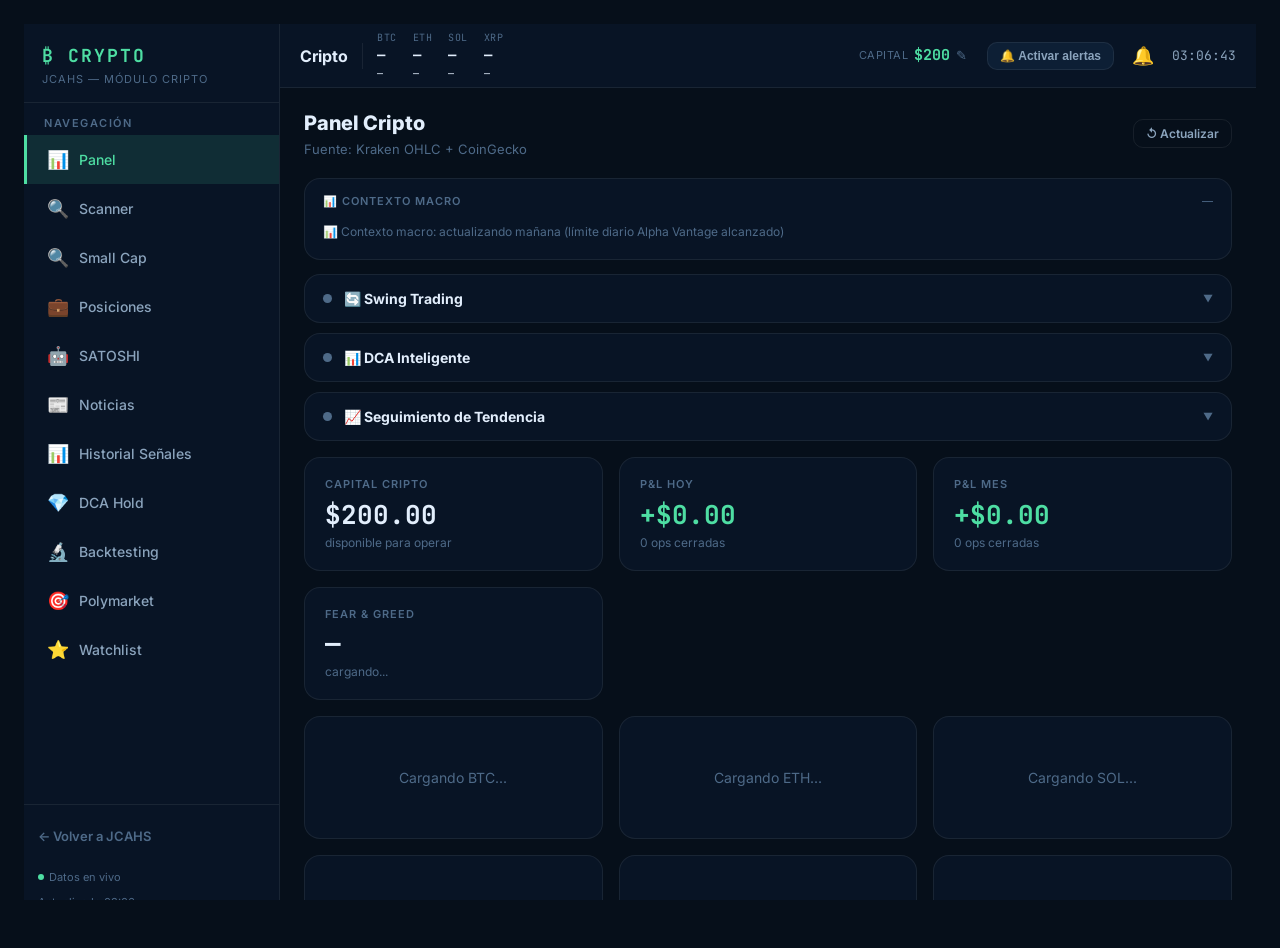
==== commit 0480deb8: "fix: Polymarket - secciones de timeframe apiladas verticalmente Causa raiz del bug: #poly-5min-grid " ====
--- a/crypto.html
+++ b/crypto.html
@@ -531,7 +531,7 @@
 
         <!-- Panel mercados cortoplazo: 5min/15min/1H/4H/Diario -->
         <div id="poly-5min-panel" style="background:#0d2540;border-radius:12px;padding:16px;margin-bottom:20px;border:1px solid #1a6eb5;">
-          <div id="poly-5min-grid" style="display:grid;grid-template-columns:repeat(auto-fill,minmax(200px,1fr));gap:12px;"></div>
+          <div id="poly-5min-grid"></div>
           <div style="color:#8892b0;font-size:11px;margin-top:8px;" id="poly-5min-timer">Actualizando cada 5 minutos...</div>
         </div>
       </section>
@@ -3246,10 +3246,13 @@
   var htmlDiario = _renderCortoplazoCards(STATE.polymarketDiario, 'diario');
   var empty  = '<div style="color:#8892b0;font-size:12px;padding:8px;">Sin mercados activos en esta ventana.</div>';
 
+  // Cada timeframe es un bloque de ancho completo, apilado verticalmente.
+  // El grid interno (320px) solo compite por espacio con sus propios 4 tokens,
+  // no con las otras 4 secciones a la vez.
   function seccion(titulo, html) {
-    return '<div style="margin-bottom:12px;">' +
-      '<div style="color:#1a6eb5;font-size:11px;font-weight:700;letter-spacing:1px;margin-bottom:8px;text-transform:uppercase;">' + titulo + '</div>' +
-      '<div style="display:grid;grid-template-columns:repeat(auto-fill,minmax(380px,1fr));gap:14px;">' +
+    return '<div style="margin-bottom:24px;">' +
+      '<h3 style="color:#00ff88;font-size:16px;font-weight:700;margin:0 0 12px 0;">' + titulo + '</h3>' +
+      '<div style="display:grid;grid-template-columns:repeat(auto-fill,minmax(320px,1fr));gap:14px;">' +
         (html || empty) +
       '</div>' +
     '</div>';
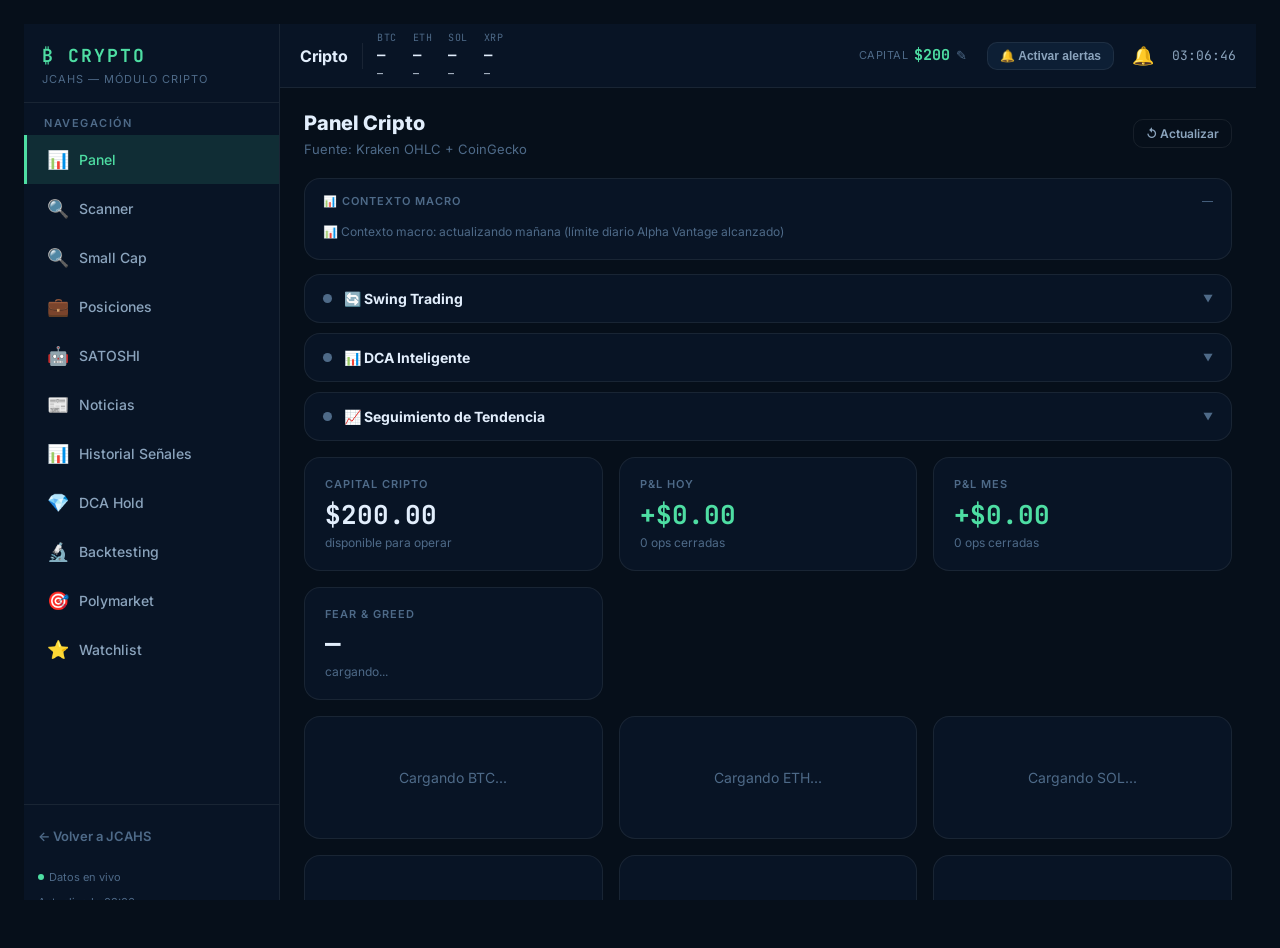
==== commit b30182ff: "refactor: Polymarket usa el motor de scoring validado de backtesting.js PASO 1 -- Extraido sin dupli" ====
--- a/crypto.html
+++ b/crypto.html
@@ -3030,8 +3030,33 @@
 // ajustar el stake por tamaño de edge; hoy el stake depende solo de la confianza.
 // mercado = objeto { precioUp, precioDown, ... } — se pasa directo (no via edgeInfo)
 // porque edgeInfo puede ser null cuando el edge es <5% pero igual queremos veredicto.
+// Confluencia construida con calcScoreValidadoActual (js/crypto/backtesting.js) —
+// el mismo motor de scoring que ejecutarBacktestingReal validó contra 720 velas
+// reales de Kraken. Reemplaza la confluencia de analizarConfluencia (que usaba
+// pesos -8..+10 sin validación histórica — ver auditoría previa).
+//
+// Umbral alcista/bajista: score > 0 / score < 0 (división simple por signo).
+// No se reutilizan los umbrales 40/65/70 de ejecutarBacktestingReal porque esos
+// fueron calibrados para "¿vale la pena registrar esta señal?", no para clasificar
+// dirección de tendencia — usarlos aquí habría sido otro número inventado sin
+// respaldo, igual que los pesos que se está reemplazando.
+function calcConfluenciaValidada(sym) {
+  var tfs = ['1h', '4h', '1d'];
+  var alcistas = 0, bajistas = 0, total = 0;
+  var detalle = {};
+  tfs.forEach(function(tf) {
+    var r = calcScoreValidadoActual(sym, tf);
+    detalle[tf] = r;
+    if (!r) return;
+    total++;
+    if (r.score > 0) alcistas++;
+    else if (r.score < 0) bajistas++;
+  });
+  return { alcistas: alcistas, bajistas: bajistas, total: total, detalle: detalle };
+}
+
 function veredictoFinalPolymarket(sym, tf, datosTf, mercado) {
-  var confluencia = analizarConfluencia(sym);
+  var confluencia = calcConfluenciaValidada(sym);
   var alcistas = confluencia.alcistas, bajistas = confluencia.bajistas, total = confluencia.total;
 
   var direccionFinal, confianza, razon, scoreNum;
@@ -3040,12 +3065,12 @@
     direccionFinal = 'UP';
     confianza = alcistas === 3 ? 'ALTA' : 'MEDIA';
     scoreNum = alcistas === 3 ? 90 : 70;
-    razon = alcistas + '/3 timeframes alcistas, sin contradicción';
+    razon = alcistas + '/3 timeframes alcistas (score validado > 0), sin contradicción';
   } else if (bajistas >= 2 && alcistas === 0) {
     direccionFinal = 'DOWN';
     confianza = bajistas === 3 ? 'ALTA' : 'MEDIA';
     scoreNum = bajistas === 3 ? 90 : 70;
-    razon = bajistas + '/3 timeframes bajistas, sin contradicción';
+    razon = bajistas + '/3 timeframes bajistas (score validado < 0), sin contradicción';
   } else if (alcistas > bajistas) {
     direccionFinal = 'UP';
     confianza = 'BAJA';
@@ -3057,7 +3082,9 @@
     scoreNum = 50;
     razon = 'Mayoría bajista (' + bajistas + ' vs ' + alcistas + ') pero con contradicción';
   } else {
-    direccionFinal = datosTf.direccion.indexOf('ALCISTA') >= 0 ? 'UP' : 'DOWN';
+    var tfJ = POLYMARKET_TF_MAP[tf];
+    var actualR = tfJ ? confluencia.detalle[tfJ] : null;
+    direccionFinal = (actualR && actualR.score > 0) ? 'UP' : 'DOWN';
     confianza = 'BAJA';
     scoreNum = 40;
     razon = 'Timeframes empatados — desempate por ' + tf.toUpperCase();
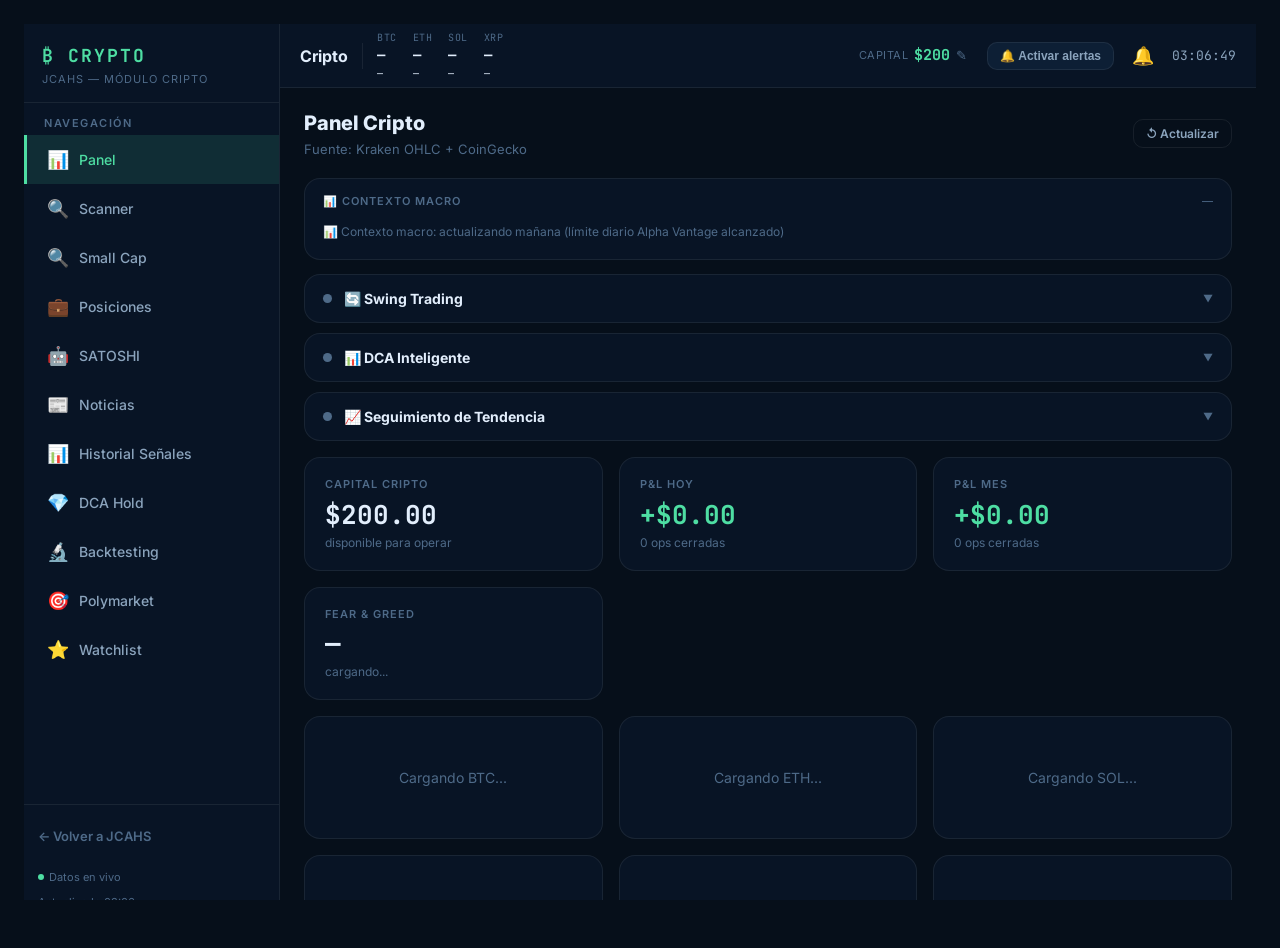
==== commit 584f6b55: "feat: sistema de registro e historial para veredictos Polymarket Extiende la infraestructura existen" ====
--- a/crypto.html
+++ b/crypto.html
@@ -2271,6 +2271,62 @@
   // Polymarket 4H — cargar y refrescar cada hora (ventana dura 4h)
   cargarMercados4HPolymarket();
   setInterval(cargarMercados4HPolymarket, 60 * 60 * 1000);
+
+  // Respaldo client-side: resuelve registros Polymarket pendientes con ventana
+  // ya vencida, por si el cron del Worker (mecanismo principal) aún no corrió.
+  resolverPolymarketPendientes();
+  setInterval(resolverPolymarketPendientes, 10 * 60 * 1000);
+}
+
+// ── Resolución de registros Polymarket vencidos (respaldo client-side) ──────
+// El cron en worker-proxy.js es el mecanismo principal (corre solo, sin depender
+// del navegador). Esta función es la red de seguridad: si el usuario abre
+// crypto.html y hay registros 'pendiente' con fechaCierre ya pasada, los resuelve
+// directamente contra Polymarket y actualiza localStorage sin esperar al cron.
+async function resolverPolymarketPendientes() {
+  if (typeof Storage === 'undefined') return;
+  var historial = Storage.getHistorialApuestas();
+  var ahora = Date.now();
+  var pendientes = historial.filter(function(r) {
+    return r.tipo === 'polymarket' && r.estado === 'pendiente' &&
+           r.fechaCierre && r.fechaCierre <= ahora;
+  });
+  if (pendientes.length === 0) return;
+
+  var huboCambios = false;
+  for (var i = 0; i < pendientes.length; i++) {
+    var reg = pendientes[i];
+    try {
+      var url = 'https://gamma-api.polymarket.com/markets?slug=' + reg.entrada.slug;
+      var data = await fetch(PROXY + '/?url=' + encodeURIComponent(url)).then(function(r) { return r.json(); });
+      var m = Array.isArray(data) ? data[0] : null;
+      if (!m || !m.closed) continue; // aún no resuelto oficialmente — reintentar después
+
+      var prices = typeof m.outcomePrices === 'string'
+        ? (() => { try { return JSON.parse(m.outcomePrices); } catch(e) { return []; } })()
+        : (m.outcomePrices || []);
+      var precioUpFinal = parseFloat(prices[0]);
+      var resultadoReal = precioUpFinal >= 0.5 ? 'UP' : 'DOWN';
+      var acerto = resultadoReal === reg.entrada.direccion;
+      var stake = reg.entrada.stake;
+      var precioEntradaFrac = reg.entrada.precioEntrada / 100;
+      var pnl = acerto
+        ? stake * (1 / precioEntradaFrac - 1)
+        : -stake;
+
+      reg.estado = acerto ? 'ganada' : 'perdida';
+      reg.salida_real = { resultado: resultadoReal, acerto: acerto, pnl_usd: parseFloat(pnl.toFixed(2)) };
+      huboCambios = true;
+
+      var emoji = acerto ? '✅' : '❌';
+      var msgResuelto = emoji + ' POLYMARKET RESUELTO — ' + reg.entrada.token + ' ' + reg.entrada.timeframe.toUpperCase() + '\n\n' +
+        'Apostaste: ' + reg.entrada.direccion + ' · Resultado: ' + resultadoReal + '\n' +
+        (acerto ? 'GANASTE' : 'PERDISTE') + ': ' + (pnl >= 0 ? '+' : '') + '$' + pnl.toFixed(2);
+      enviarAlertaTelegram(msgResuelto);
+    } catch(e) { console.warn('resolverPolymarketPendientes', reg.id, e.message); }
+  }
+
+  if (huboCambios) Storage.setHistorialApuestas(historial);
 }
 
 // ═══════════════════════════════════════════════════════════
@@ -2683,6 +2739,8 @@
       nuevas.push({ sym, tipo: 'scoreAlto', titulo: '⚡ Señal fuerte', desc: sym + ' Score ' + d.score + '/100', rsi: d.rsi4h, score: d.score, precio: p, ts: ahora });
       notificadas[keyA] = ahora;
       // Edge Polymarket por timeframe (5m/15m/1h/4h/diario)
+      // Solo 1h/4h/diario llegan aquí con datos completos — 5m/15m quedan filtrados
+      // por sinAnalisis (sin equivalente real de análisis técnico, ver detectarEdgeCortoplazo).
       ['5m', '15m', '1h', '4h', 'diario'].forEach(function(tf) {
         var edgeCp = detectarEdgeCortoplazo(sym, tf);
         if (edgeCp && !edgeCp.sinAnalisis && !edgeCp.sinDatos) {
@@ -2703,7 +2761,45 @@
             'Edge: +' + edgeCp.edge + '% | Liq: $' + edgeCp.liquidez.toFixed(0) + '\n\n' +
             '⏱ ' + (tf === '5m' ? 'Próximos 5 minutos' : tf === '15m' ? 'Próximos 15 minutos' : tf === '1h' ? 'Próxima hora' : tf === '4h' ? 'Próximas 4 horas' : 'Resuelve hoy noon ET') + '\n' +
             '🔗 ' + edgeCp.url;
-          enviarAlertaTelegram(msg5);
+
+          // Registro con botones ✅/❌ — solo para timeframes con apertura/cierre real
+          // (1h/4h/diario tienen fechaCierre; 5m/15m no llegan aquí por sinAnalisis).
+          var fechaCierreMercado = edgeCp.mercado && edgeCp.mercado.fechaCierre;
+          if (fechaCierreMercado) {
+            var registroId = Date.now().toString() + '_' + sym + '_' + tf;
+            var registroPolymarket = {
+              id: registroId,
+              tipo: 'polymarket',
+              estado: 'pendiente',
+              entrada: {
+                token: sym, timeframe: tf, slug: edgeCp.mercado.slug,
+                direccion: v5.direccionFinal, score: v5.scoreNum, confianza: v5.confianza,
+                precioEntrada: parseFloat(v5.precioEntrada),
+                stake: v5.stakeSugerido,
+                fecha: new Date().toISOString().slice(0, 10),
+                hora: new Date().toLocaleTimeString('es-EC', { hour: '2-digit', minute: '2-digit' })
+              },
+              salida_prevista: {
+                ganancia_esperada_usd: parseFloat(v5.gananciaSiAcierta),
+                perdida_esperada_usd: parseFloat(v5.perdidaSiFalla)
+              },
+              salida_real: { resultado: null, acerto: null, pnl_usd: null },
+              fechaCierre: fechaCierreMercado,
+              postmortem: { notas: '' }
+            };
+
+            fetch(PROXY + '/apuestas/guardar-pendiente', {
+              method: 'POST', headers: { 'Content-Type': 'application/json' },
+              body: JSON.stringify({ registroId: registroId, registro: registroPolymarket })
+            }).then(function() {
+              return fetch(PROXY + '/telegram/send-with-buttons', {
+                method: 'POST', headers: { 'Content-Type': 'application/json' },
+                body: JSON.stringify({ mensaje: msg5, callbackData: registroId })
+              });
+            }).catch(function(e) { console.warn('Polymarket registro error:', e.message); });
+          } else {
+            enviarAlertaTelegram(msg5);
+          }
         }
       });
     }
@@ -2896,7 +2992,8 @@
           liquidez: parseFloat(m1h.liquidity || 0),
           slug: slug1h,
           url: 'https://polymarket.com/event/' + slug1h,
-          aperturaJCAHS: apertura1h ? apertura1h.precioApertura : null
+          aperturaJCAHS: apertura1h ? apertura1h.precioApertura : null,
+          fechaCierre: m1h.endDate ? new Date(m1h.endDate).getTime() : null
         };
       }
     } catch(e) { console.error('1H ' + sym + ':', e.message); }
@@ -2946,7 +3043,8 @@
           liquidez: parseFloat(mDia.liquidity || 0),
           slug: slugDia,
           url: 'https://polymarket.com/event/' + slugDia,
-          priceToBeat: priceToBeat != null ? parseFloat(priceToBeat) : null
+          priceToBeat: priceToBeat != null ? parseFloat(priceToBeat) : null,
+          fechaCierre: mDia.endDate ? new Date(mDia.endDate).getTime() : null
         };
       }
     } catch(e) { console.error('Diario ' + sym + ':', e.message); }
@@ -2988,7 +3086,8 @@
           slug: slug,
           url: 'https://polymarket.com/event/' + slug,
           ventana: wts4h,
-          aperturaJCAHS: apertura4h ? apertura4h.precioApertura : null
+          aperturaJCAHS: apertura4h ? apertura4h.precioApertura : null,
+          fechaCierre: m.endDate ? new Date(m.endDate).getTime() : null
         };
       }
     } catch(e) { console.error('4H ' + token + ':', e.message); }
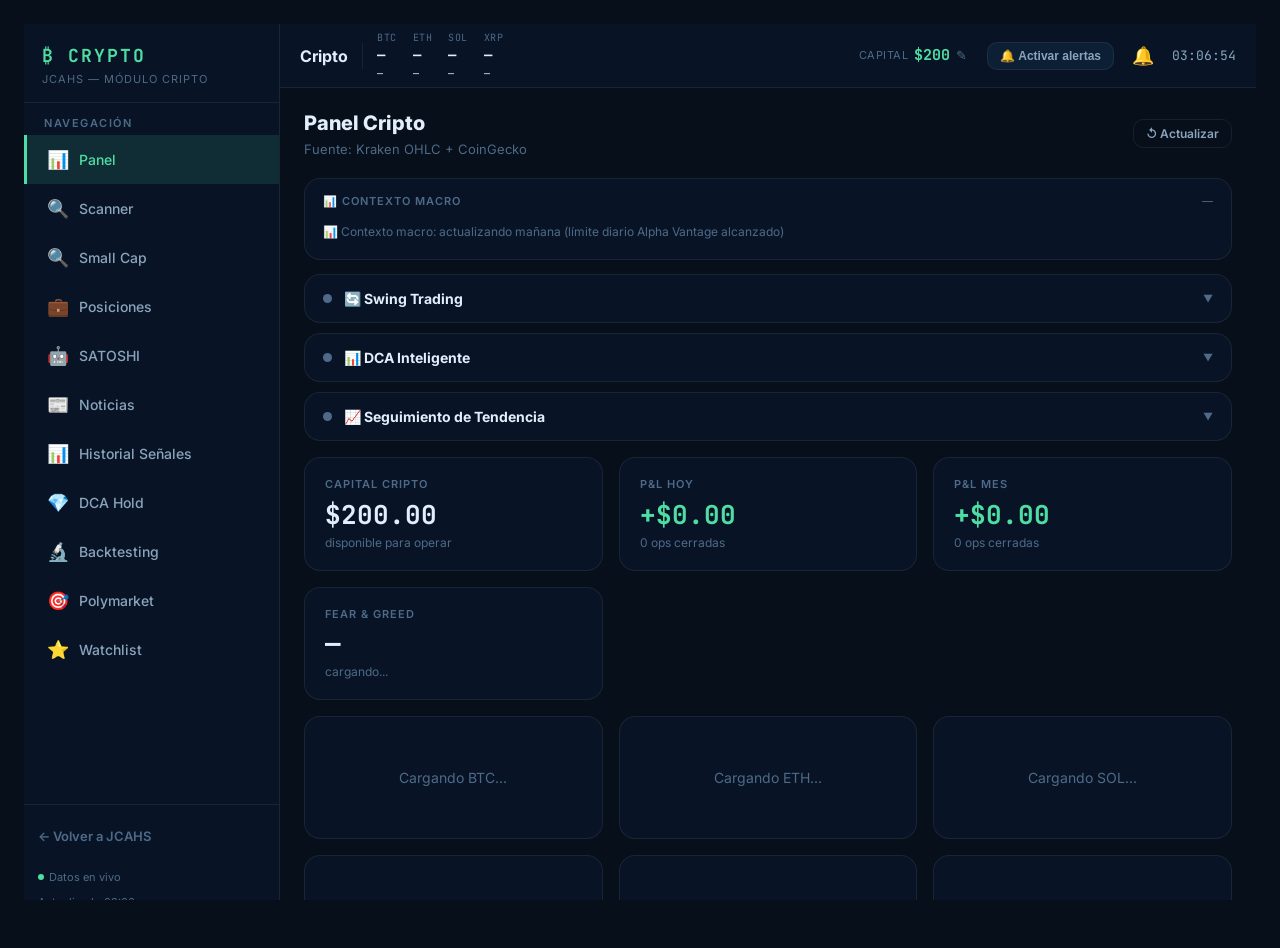
==== commit 45abd4b7: "fix: Polymarket Telegram — dedup por tf independiente del score alert Bug raíz: verificarAlertasCryp" ====
--- a/crypto.html
+++ b/crypto.html
@@ -2711,6 +2711,96 @@
 //  ALERTAS CRYPTO
 // ═══════════════════════════════════════════════════════════
 
+// ─── Envía alertas Polymarket para un símbolo — dedup propio por tf ─────────
+// Separado de keyA (score) para que cargue tarde de PM no bloquee el envío.
+// Solo corre si OHLC listo y score >= 70. Escribe claves pm_* en notificadas.
+function _verificarEdgesPolymarket(sym, notificadas, ahora) {
+  var ohlcReady = STATE.ohlc && STATE.ohlc.BTC && STATE.ohlc.BTC['4h'] && STATE.ohlc.BTC['4h'].length > 0;
+  if (!ohlcReady) return;
+
+  var d = calcScore(sym);
+  if (!d || d.score < 70) return;
+
+  // 5m/15m son sinAnalisis — solo procesar 1h, 4h, diario
+  ['1h', '4h', 'diario'].forEach(function(tf) {
+    var keyPM = sym + '_pm_' + tf;
+    if (notificadas[keyPM]) return;
+
+    var edgeCp = detectarEdgeCortoplazo(sym, tf);
+    if (!edgeCp || edgeCp.sinAnalisis || edgeCp.sinDatos) return;
+
+    // Consumir la clave ANTES del envío async para no duplicar si la función
+    // se llama dos veces antes de que el fetch termine.
+    notificadas[keyPM] = ahora;
+
+    var exp5 = explicarRuptura(edgeCp.datosTf);
+    var v5   = veredictoFinalPolymarket(sym, tf, edgeCp.datosTf, edgeCp.mercado);
+    var msg5 = '⚡ POLYMARKET ' + tf.toUpperCase() + ' — ' + sym + '\n\n' +
+      'Score: ' + v5.scoreNum + '/100\n' +
+      v5.veredicto + '\n' +
+      'Confianza: ' + v5.confianza + ' · ' + v5.confluenciaDetalle + '\n' +
+      v5.razon + '\n' +
+      '💰 Stake: $' + v5.stakeSugerido + ' a precio ' + v5.precioEntrada + '%\n' +
+      '✅ Si aciertas: +$' + v5.gananciaSiAcierta + ' · ❌ Si fallas: -$' + v5.perdidaSiFalla + '\n\n' +
+      exp5.veredicto + '\n' +
+      edgeCp.accion + '\n\n' +
+      '📊 KPIs técnicos:\n' + exp5.detalle + '\n' +
+      '🔍 Señales: ' + exp5.senales + '\n\n' +
+      'JCAHS: ' + edgeCp.probJCAHS + '% | Polymarket: ' + edgeCp.probPolymarket + '%\n' +
+      'Edge: +' + edgeCp.edge + '% | Liq: $' + edgeCp.liquidez.toFixed(0) + '\n\n' +
+      '⏱ ' + (tf === '1h' ? 'Próxima hora' : tf === '4h' ? 'Próximas 4 horas' : 'Resuelve hoy noon ET') + '\n' +
+      '🔗 ' + edgeCp.url;
+
+    var fechaCierreMercado = edgeCp.mercado && edgeCp.mercado.fechaCierre;
+    if (fechaCierreMercado) {
+      var registroId = ahora.toString() + '_' + sym + '_' + tf;
+      var registroPolymarket = {
+        id: registroId, tipo: 'polymarket', estado: 'pendiente',
+        entrada: {
+          token: sym, timeframe: tf, slug: edgeCp.mercado.slug,
+          direccion: v5.direccionFinal, score: v5.scoreNum, confianza: v5.confianza,
+          precioEntrada: parseFloat(v5.precioEntrada), stake: v5.stakeSugerido,
+          fecha: new Date().toISOString().slice(0, 10),
+          hora: new Date().toLocaleTimeString('es-EC', { hour: '2-digit', minute: '2-digit' })
+        },
+        salida_prevista: {
+          ganancia_esperada_usd: parseFloat(v5.gananciaSiAcierta),
+          perdida_esperada_usd: parseFloat(v5.perdidaSiFalla)
+        },
+        salida_real: { resultado: null, acerto: null, pnl_usd: null },
+        fechaCierre: fechaCierreMercado,
+        postmortem: { notas: '' }
+      };
+      fetch(PROXY + '/apuestas/guardar-pendiente', {
+        method: 'POST', headers: { 'Content-Type': 'application/json' },
+        body: JSON.stringify({ registroId: registroId, registro: registroPolymarket })
+      }).then(function() {
+        return fetch(PROXY + '/telegram/send-with-buttons', {
+          method: 'POST', headers: { 'Content-Type': 'application/json' },
+          body: JSON.stringify({ mensaje: msg5, callbackData: registroId })
+        });
+      }).catch(function(e) { console.warn('Polymarket registro error:', e.message); });
+    } else {
+      enviarAlertaTelegram(msg5);
+    }
+  });
+}
+
+// Llamado desde cargarMercados*Polymarket() cuando llegan datos frescos —
+// permite enviar alertas aunque verificarAlertasCrypto() ya haya consumido keyA.
+function _dispararAlertasPolymarket() {
+  var ohlcReady = STATE.ohlc && STATE.ohlc.BTC && STATE.ohlc.BTC['4h'] && STATE.ohlc.BTC['4h'].length > 0;
+  if (!ohlcReady) return;
+  var ahora = Date.now();
+  var notificadas = {};
+  try { notificadas = JSON.parse(localStorage.getItem('jcahs_crypto_alertas_notificadas') || '{}'); } catch {}
+  Object.keys(notificadas).forEach(function(k) { if (ahora - notificadas[k] > 3600000) delete notificadas[k]; });
+  var monedas = ['BTC', 'ETH', 'SOL', 'XRP', 'ADA', 'AVAX', 'DOT', 'LINK'];
+  (STATE.watchlistCoins || []).forEach(function(c) { if (!monedas.includes(c.sym)) monedas.push(c.sym); });
+  monedas.forEach(function(sym) { _verificarEdgesPolymarket(sym, notificadas, ahora); });
+  try { localStorage.setItem('jcahs_crypto_alertas_notificadas', JSON.stringify(notificadas)); } catch {}
+}
+
 function verificarAlertasCrypto() {
   const monedas = ['BTC', 'ETH', 'SOL', 'XRP', 'ADA', 'AVAX', 'DOT', 'LINK', ...STATE.watchlistCoins.map(c => c.sym)];
   const ahora = Date.now();
@@ -2733,76 +2823,15 @@
     if (!d) return;
     const p = STATE.precios[sym];
 
-    // Condición A: score >= 70
+    // Condición A: score >= 70 — alerta de score (campanita + Telegram score)
     const keyA = sym + '_scoreAlto';
     if (d.score >= 70 && !notificadas[keyA]) {
       nuevas.push({ sym, tipo: 'scoreAlto', titulo: '⚡ Señal fuerte', desc: sym + ' Score ' + d.score + '/100', rsi: d.rsi4h, score: d.score, precio: p, ts: ahora });
       notificadas[keyA] = ahora;
-      // Edge Polymarket por timeframe (5m/15m/1h/4h/diario)
-      // Solo 1h/4h/diario llegan aquí con datos completos — 5m/15m quedan filtrados
-      // por sinAnalisis (sin equivalente real de análisis técnico, ver detectarEdgeCortoplazo).
-      ['5m', '15m', '1h', '4h', 'diario'].forEach(function(tf) {
-        var edgeCp = detectarEdgeCortoplazo(sym, tf);
-        if (edgeCp && !edgeCp.sinAnalisis && !edgeCp.sinDatos) {
-          var exp5 = explicarRuptura(edgeCp.datosTf);
-          var v5   = veredictoFinalPolymarket(sym, tf, edgeCp.datosTf, edgeCp.mercado);
-          var msg5 = '⚡ POLYMARKET ' + tf.toUpperCase() + ' — ' + sym + '\n\n' +
-            'Score: ' + v5.scoreNum + '/100\n' +
-            v5.veredicto + '\n' +
-            'Confianza: ' + v5.confianza + ' · ' + v5.confluenciaDetalle + '\n' +
-            v5.razon + '\n' +
-            '💰 Stake: $' + v5.stakeSugerido + ' a precio ' + v5.precioEntrada + '%\n' +
-            '✅ Si aciertas: +$' + v5.gananciaSiAcierta + ' · ❌ Si fallas: -$' + v5.perdidaSiFalla + '\n\n' +
-            exp5.veredicto + '\n' +
-            edgeCp.accion + '\n\n' +
-            '📊 KPIs técnicos:\n' + exp5.detalle + '\n' +
-            '🔍 Señales: ' + exp5.senales + '\n\n' +
-            'JCAHS: ' + edgeCp.probJCAHS + '% | Polymarket: ' + edgeCp.probPolymarket + '%\n' +
-            'Edge: +' + edgeCp.edge + '% | Liq: $' + edgeCp.liquidez.toFixed(0) + '\n\n' +
-            '⏱ ' + (tf === '5m' ? 'Próximos 5 minutos' : tf === '15m' ? 'Próximos 15 minutos' : tf === '1h' ? 'Próxima hora' : tf === '4h' ? 'Próximas 4 horas' : 'Resuelve hoy noon ET') + '\n' +
-            '🔗 ' + edgeCp.url;
-
-          // Registro con botones ✅/❌ — solo para timeframes con apertura/cierre real
-          // (1h/4h/diario tienen fechaCierre; 5m/15m no llegan aquí por sinAnalisis).
-          var fechaCierreMercado = edgeCp.mercado && edgeCp.mercado.fechaCierre;
-          if (fechaCierreMercado) {
-            var registroId = Date.now().toString() + '_' + sym + '_' + tf;
-            var registroPolymarket = {
-              id: registroId,
-              tipo: 'polymarket',
-              estado: 'pendiente',
-              entrada: {
-                token: sym, timeframe: tf, slug: edgeCp.mercado.slug,
-                direccion: v5.direccionFinal, score: v5.scoreNum, confianza: v5.confianza,
-                precioEntrada: parseFloat(v5.precioEntrada),
-                stake: v5.stakeSugerido,
-                fecha: new Date().toISOString().slice(0, 10),
-                hora: new Date().toLocaleTimeString('es-EC', { hour: '2-digit', minute: '2-digit' })
-              },
-              salida_prevista: {
-                ganancia_esperada_usd: parseFloat(v5.gananciaSiAcierta),
-                perdida_esperada_usd: parseFloat(v5.perdidaSiFalla)
-              },
-              salida_real: { resultado: null, acerto: null, pnl_usd: null },
-              fechaCierre: fechaCierreMercado,
-              postmortem: { notas: '' }
-            };
-
-            fetch(PROXY + '/apuestas/guardar-pendiente', {
-              method: 'POST', headers: { 'Content-Type': 'application/json' },
-              body: JSON.stringify({ registroId: registroId, registro: registroPolymarket })
-            }).then(function() {
-              return fetch(PROXY + '/telegram/send-with-buttons', {
-                method: 'POST', headers: { 'Content-Type': 'application/json' },
-                body: JSON.stringify({ mensaje: msg5, callbackData: registroId })
-              });
-            }).catch(function(e) { console.warn('Polymarket registro error:', e.message); });
-          } else {
-            enviarAlertaTelegram(msg5);
-          }
-        }
-      });
     }
+
+    // Polymarket edges — dedup propio por tf, independiente de keyA
+    _verificarEdgesPolymarket(sym, notificadas, ahora);
 
     // Condición B: RSI < 30
     const keyB = sym + '_rsiSob';
@@ -2812,11 +2841,12 @@
     }
   });
 
+  // Guardar siempre — incluye claves pm_* seteadas por _verificarEdgesPolymarket
+  try { localStorage.setItem('jcahs_crypto_alertas_notificadas', JSON.stringify(notificadas)); } catch {}
+
   if (nuevas.length > 0) {
     STATE.alertasCrypto = (STATE.alertasCrypto || []).concat(nuevas).slice(-20);
-    try { localStorage.setItem('jcahs_crypto_alertas_notificadas', JSON.stringify(notificadas)); } catch {}
     notificarAlertasCrypto(nuevas);
-    // Telegram
     nuevas.forEach(a => _enviarTgCrypto(a));
     renderCampanitaCrypto();
   }
@@ -3000,6 +3030,7 @@
   }
 
   console.log('1H:', Object.keys(STATE.polymarket1H).join(', ') || 'ninguno');
+  _dispararAlertasPolymarket();
 }
 
 // ── Mercado Diario ──────────────────────────────────────────
@@ -3051,6 +3082,7 @@
   }
 
   console.log('Diario:', Object.keys(STATE.polymarketDiario).join(', ') || 'ninguno');
+  _dispararAlertasPolymarket();
 }
 
 // ── Mercado 4 Horas ─────────────────────────────────────────
@@ -3094,6 +3126,7 @@
   }
 
   console.log('4H:', Object.keys(STATE.polymarket4H).join(', ') || 'ninguno');
+  _dispararAlertasPolymarket();
 }
 
 // Mapeo timeframe Polymarket -> timeframe real de analizarConfluencia
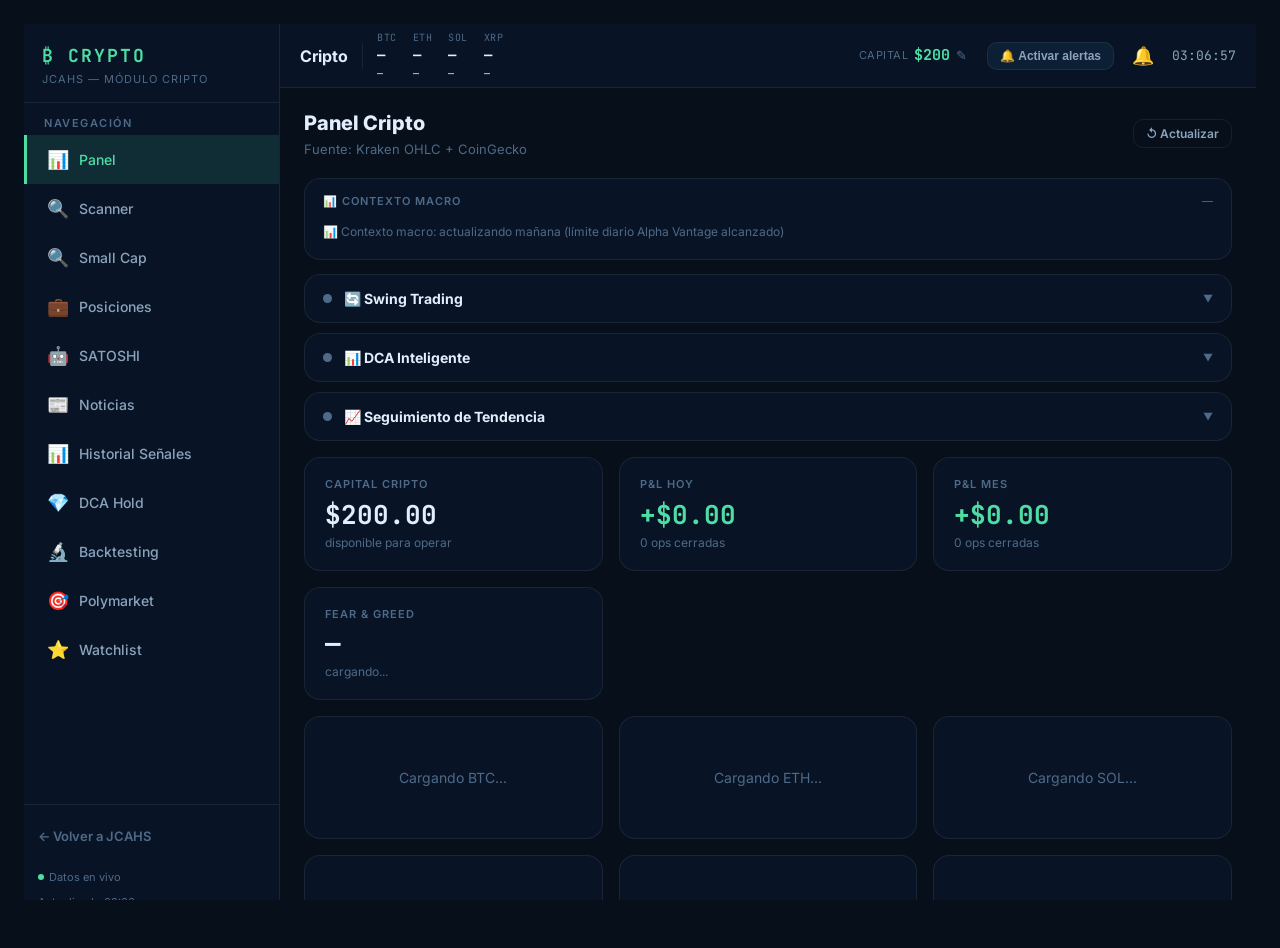
==== commit ad3f3b7f: "fix: Polymarket Telegram — eliminar parse_mode HTML y liberar dedup en error Bug 1: send-with-button" ====
--- a/crypto.html
+++ b/crypto.html
@@ -2779,7 +2779,16 @@
           method: 'POST', headers: { 'Content-Type': 'application/json' },
           body: JSON.stringify({ mensaje: msg5, callbackData: registroId })
         });
-      }).catch(function(e) { console.warn('Polymarket registro error:', e.message); });
+      }).then(function(res) {
+        if (res && !res.ok) {
+          // Telegram rechazó — liberar dedup para que reintente en el próximo ciclo
+          delete notificadas[keyPM];
+        }
+      }).catch(function(e) {
+        console.warn('Polymarket registro error:', e.message);
+        // Error de red — liberar dedup para reintento
+        delete notificadas[keyPM];
+      });
     } else {
       enviarAlertaTelegram(msg5);
     }
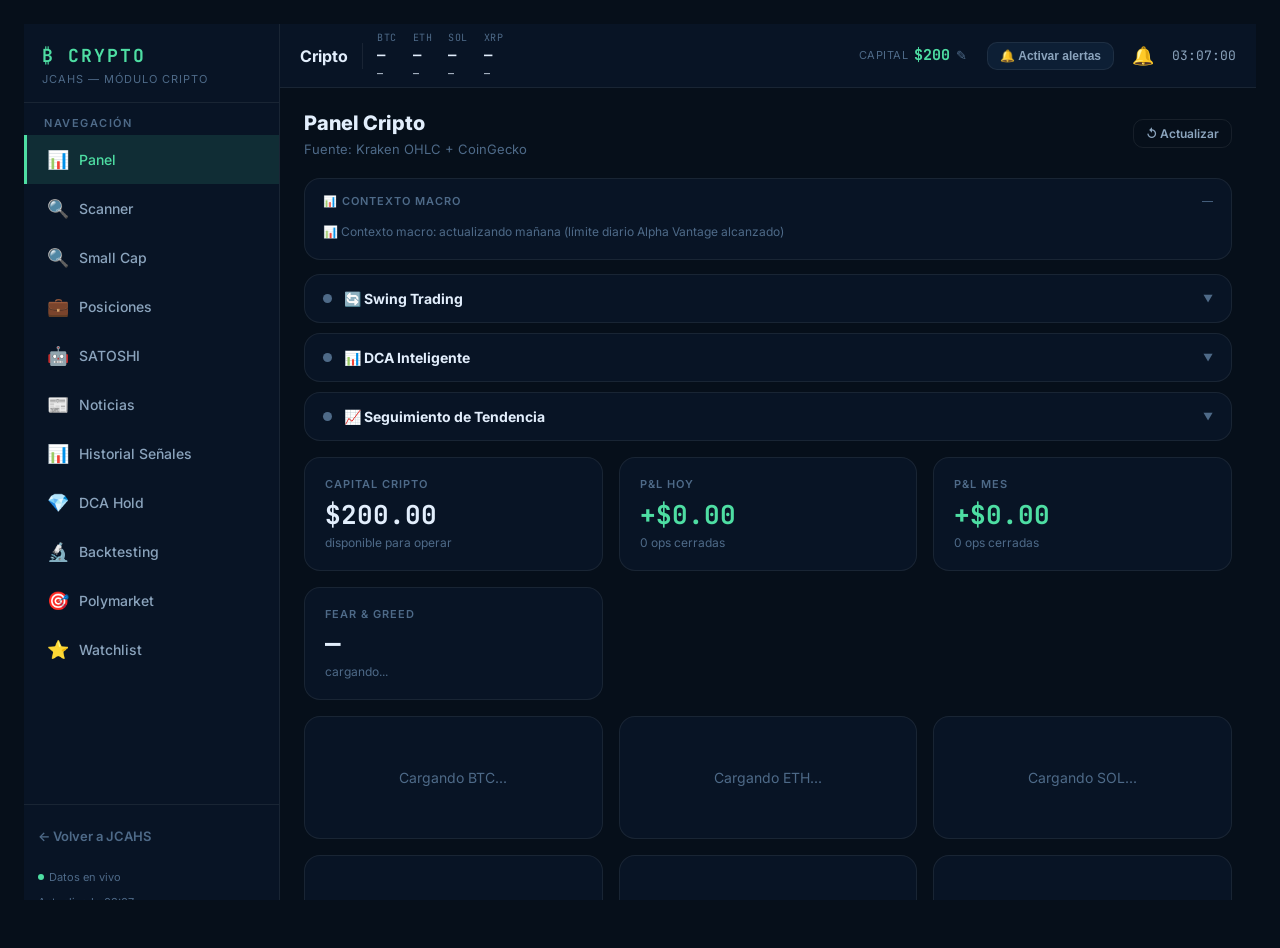
==== commit bce85d8e: "fix: eliminar filtro de score >= 70 en alertas Polymarket El score técnico (JCAHS) bloqueaba todas l" ====
--- a/crypto.html
+++ b/crypto.html
@@ -2718,9 +2718,6 @@
   var ohlcReady = STATE.ohlc && STATE.ohlc.BTC && STATE.ohlc.BTC['4h'] && STATE.ohlc.BTC['4h'].length > 0;
   if (!ohlcReady) return;
 
-  var d = calcScore(sym);
-  if (!d || d.score < 70) return;
-
   // 5m/15m son sinAnalisis — solo procesar 1h, 4h, diario
   ['1h', '4h', 'diario'].forEach(function(tf) {
     var keyPM = sym + '_pm_' + tf;
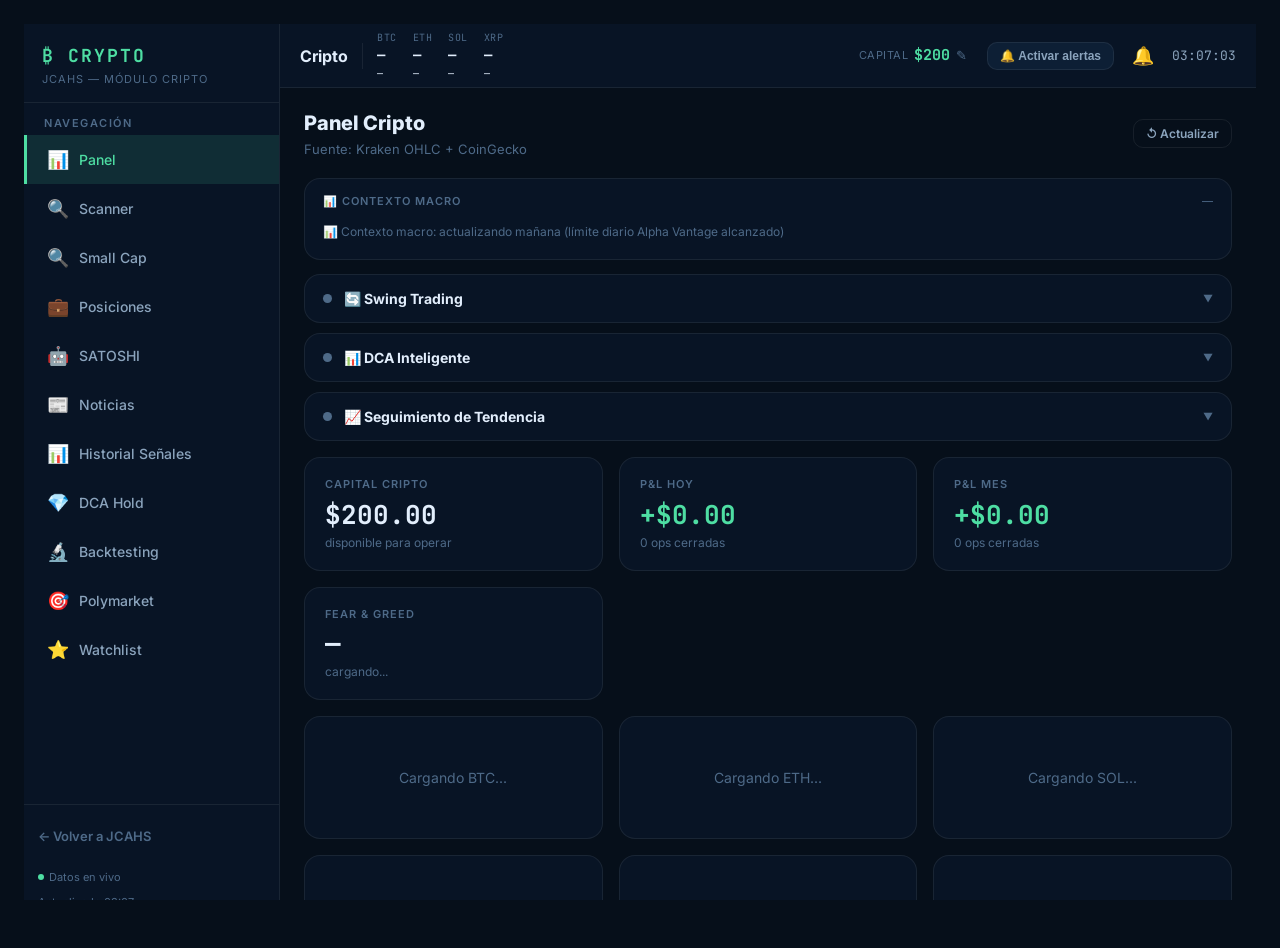
==== commit 8c512f99: "chore: actualizar comentario _verificarEdgesPolymarket — score gate ya eliminado" ====
--- a/crypto.html
+++ b/crypto.html
@@ -2712,8 +2712,8 @@
 // ═══════════════════════════════════════════════════════════
 
 // ─── Envía alertas Polymarket para un símbolo — dedup propio por tf ─────────
-// Separado de keyA (score) para que cargue tarde de PM no bloquee el envío.
-// Solo corre si OHLC listo y score >= 70. Escribe claves pm_* en notificadas.
+// Separado de keyA para que carga tardía de PM no bloquee el envío.
+// Corre si OHLC listo. Escribe claves pm_* en notificadas.
 function _verificarEdgesPolymarket(sym, notificadas, ahora) {
   var ohlcReady = STATE.ohlc && STATE.ohlc.BTC && STATE.ohlc.BTC['4h'] && STATE.ohlc.BTC['4h'].length > 0;
   if (!ohlcReady) return;
